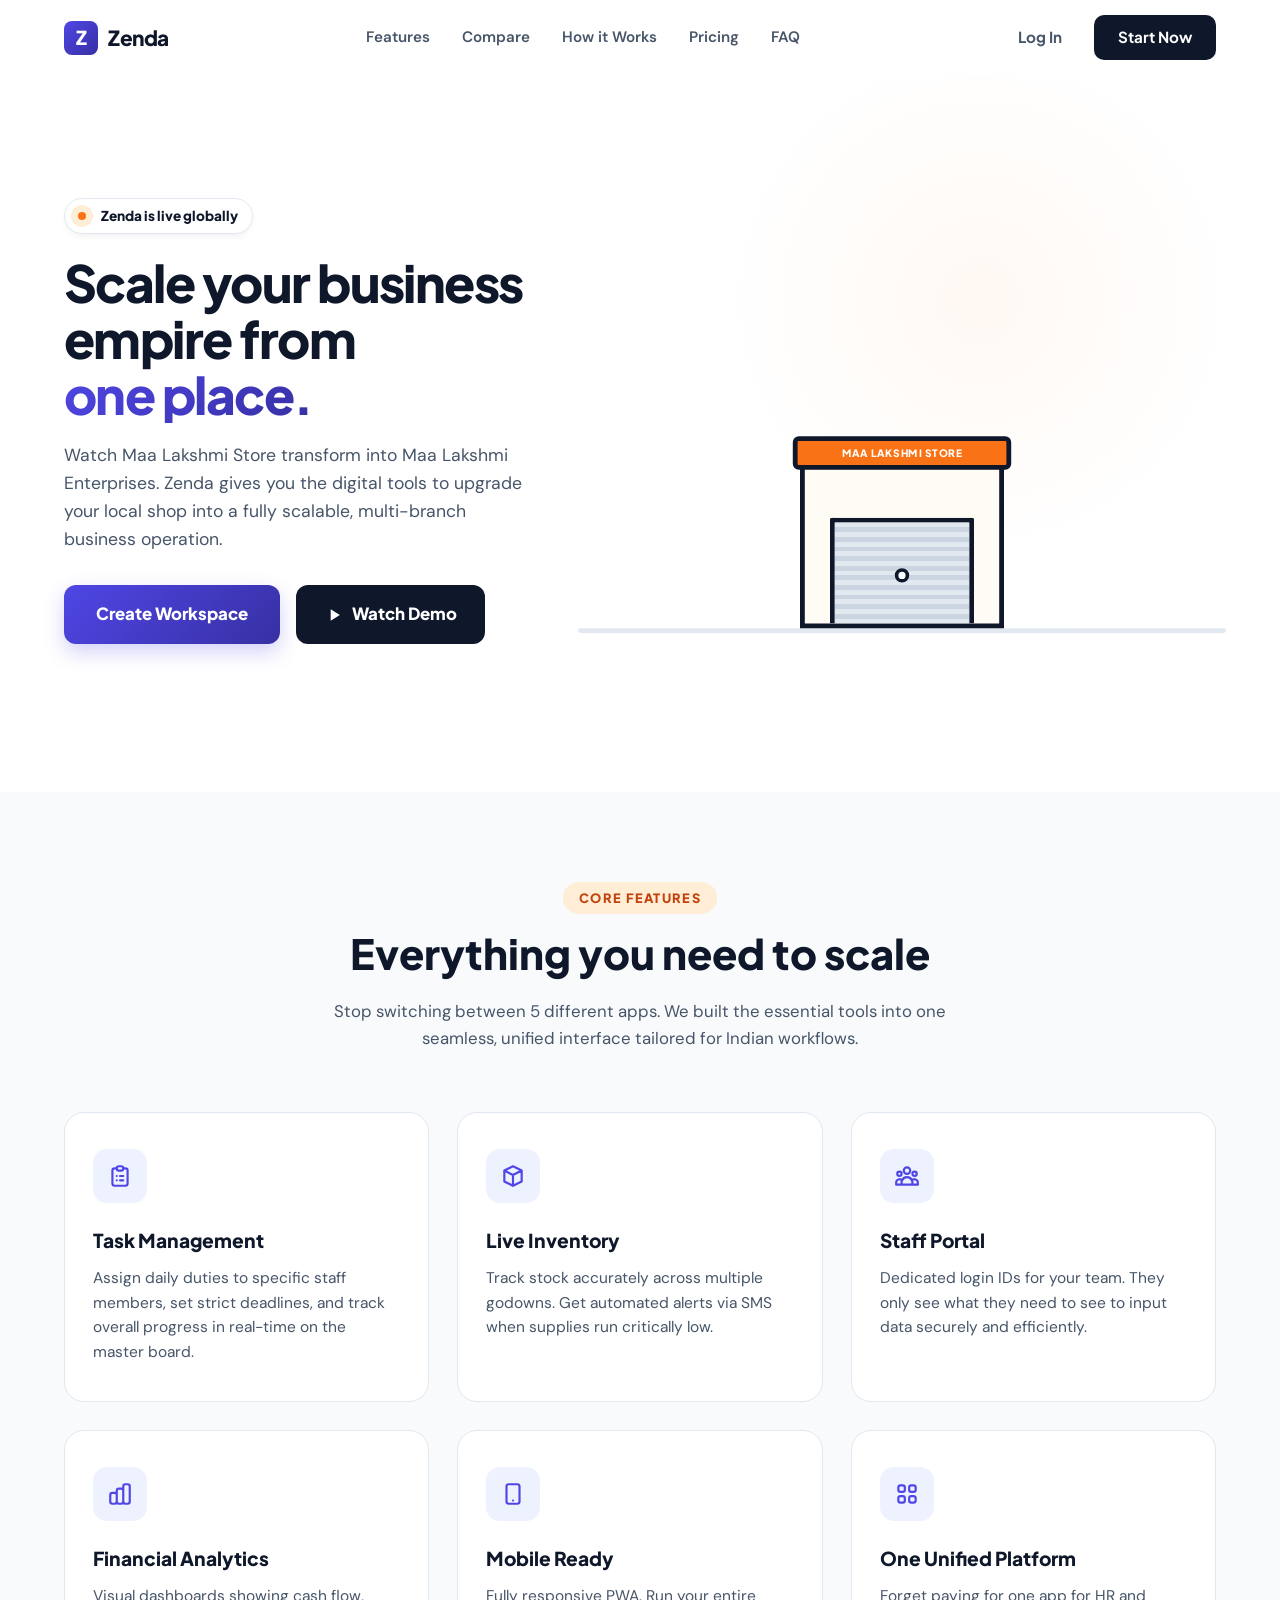
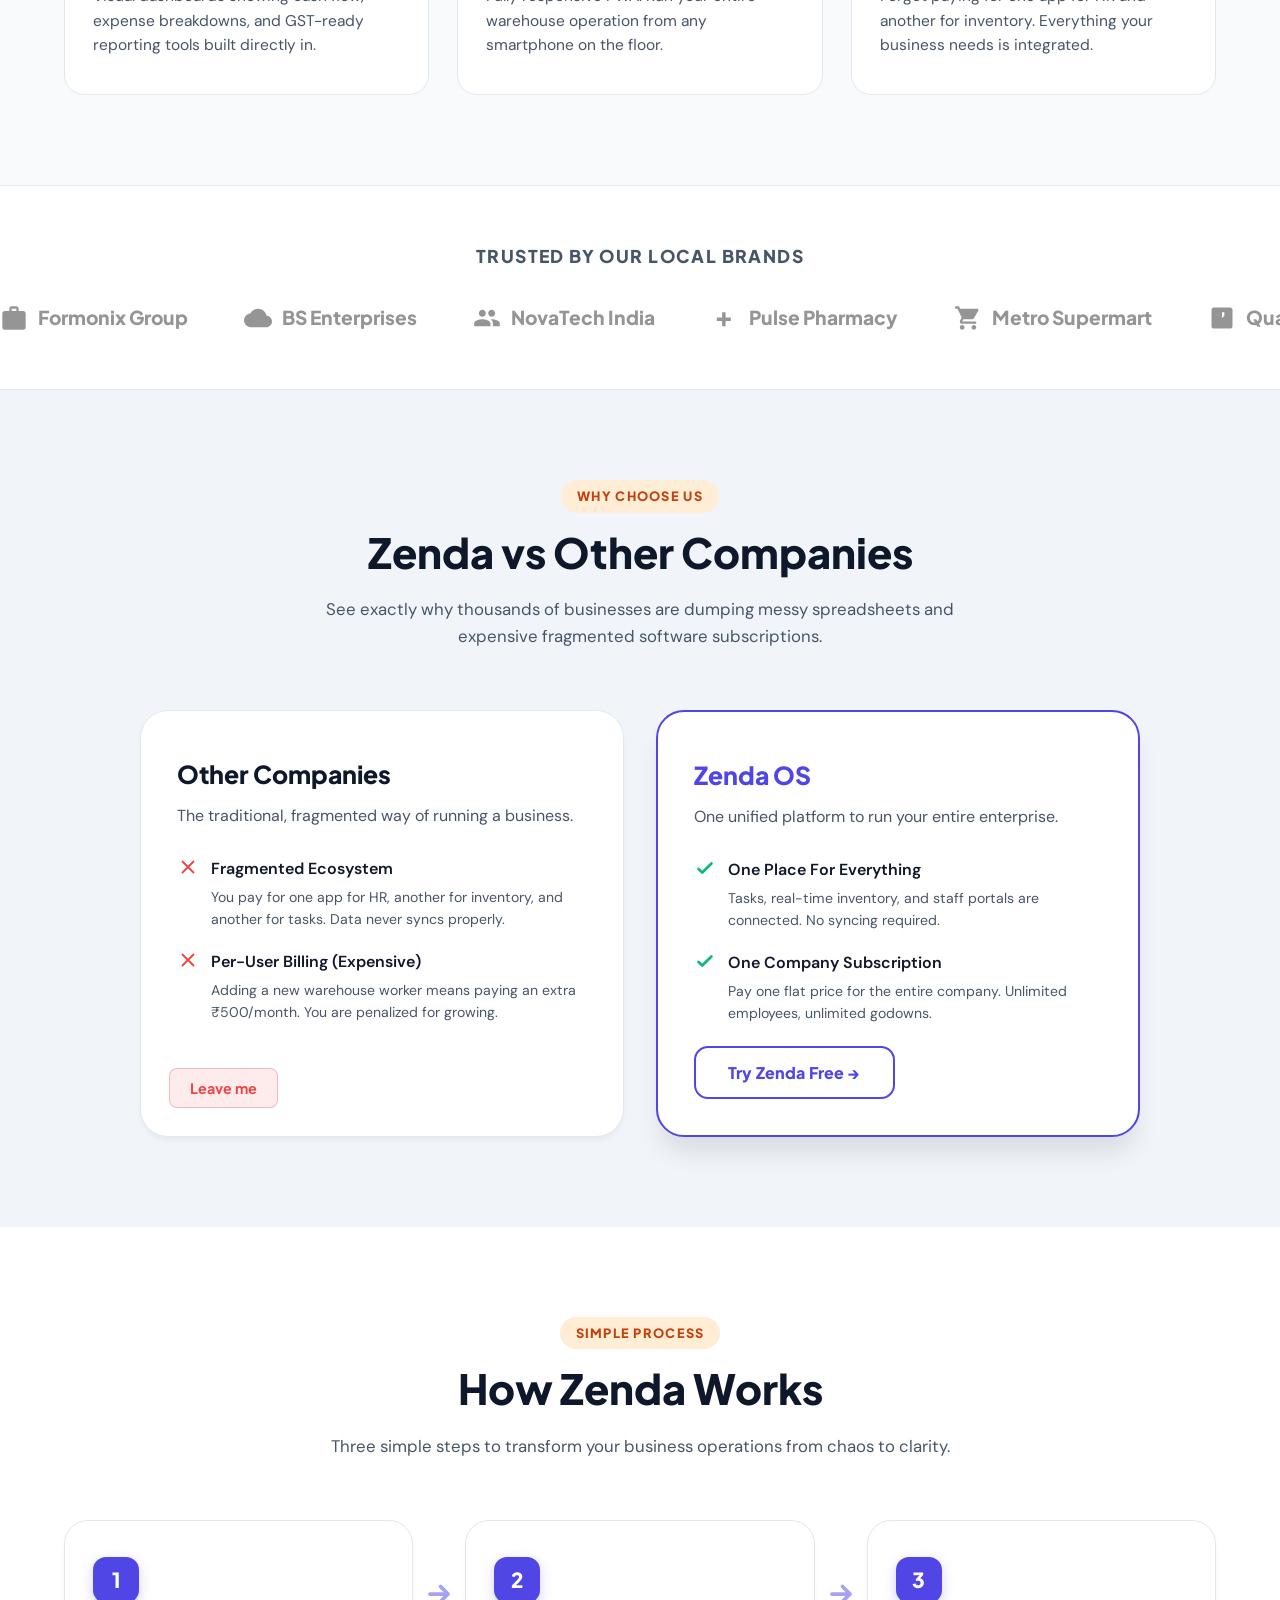
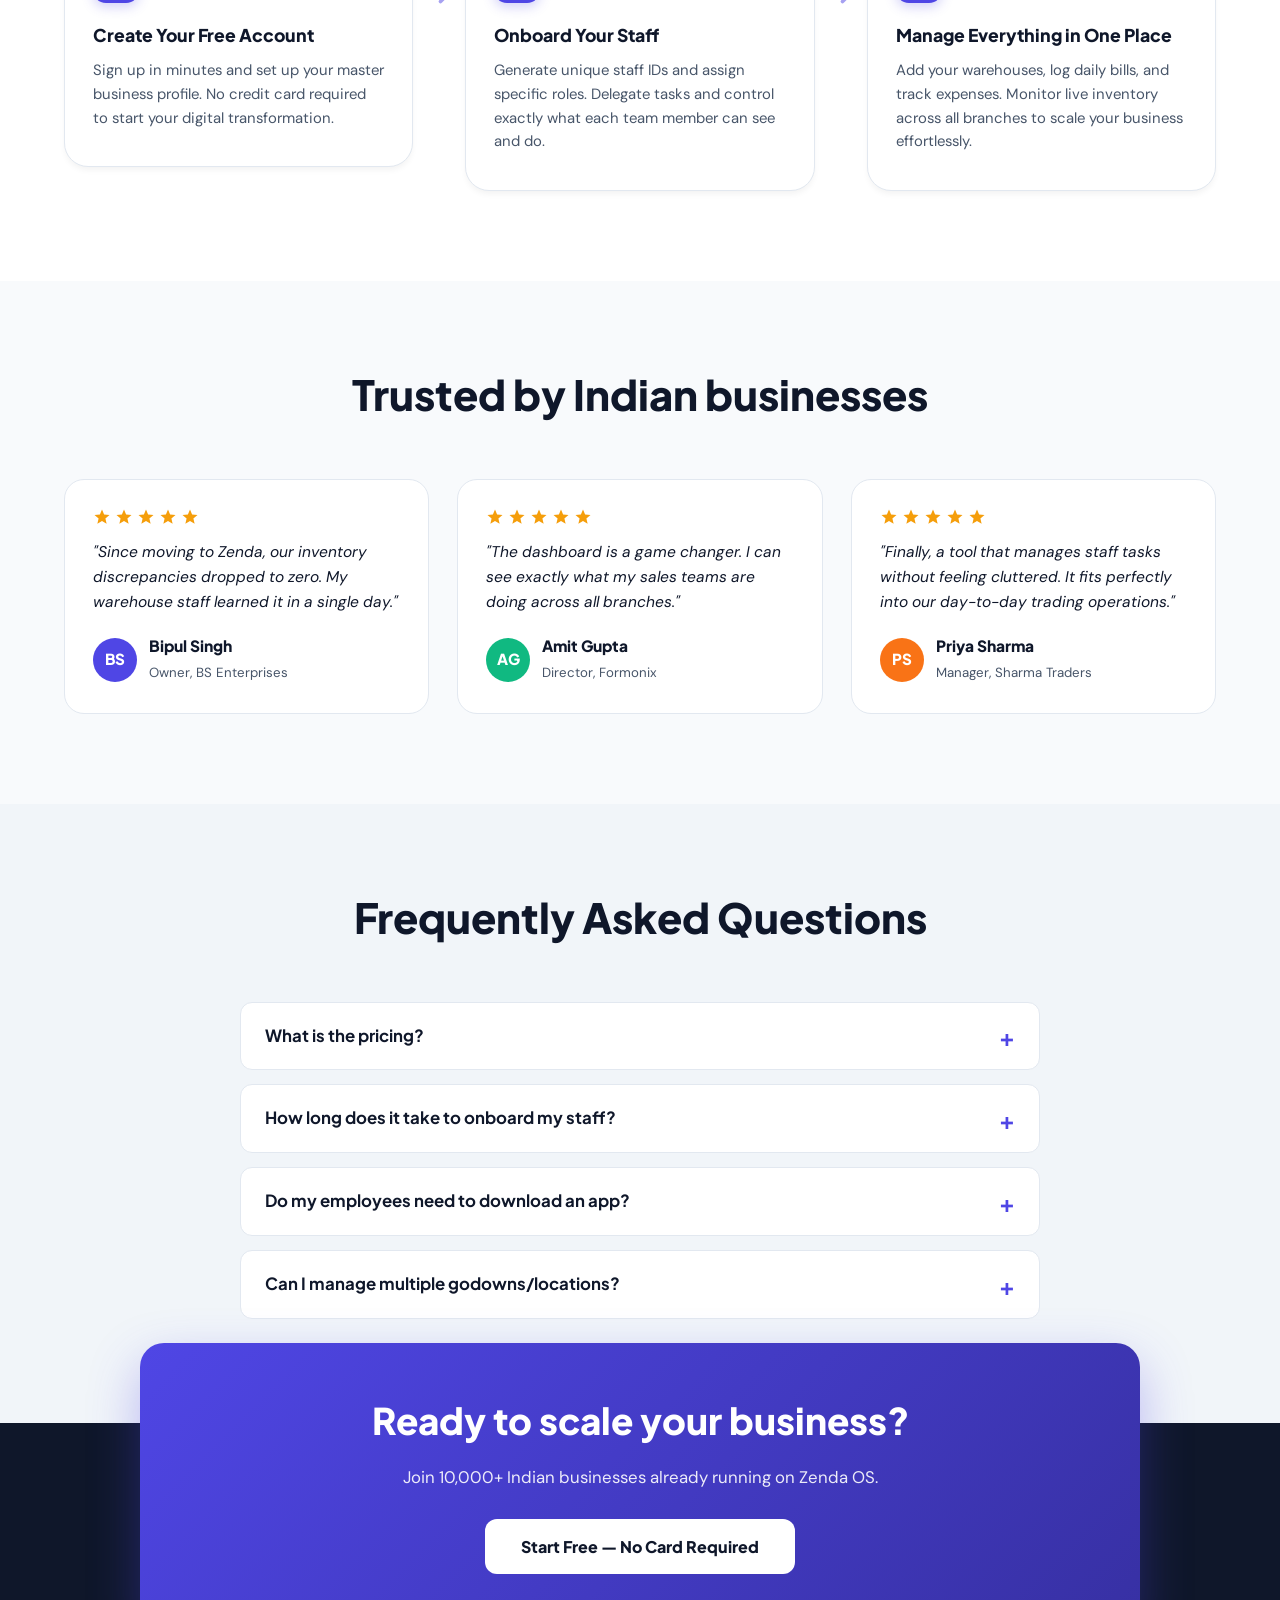
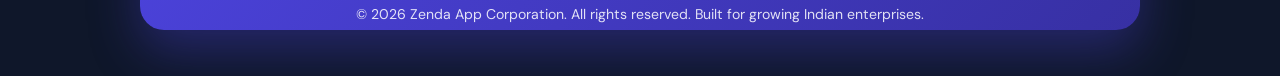
==== index.html @ 92746cad "Update index.html" ====
<!DOCTYPE html>
<html lang="en">
<head>
    <meta charset="UTF-8">
    <meta name="viewport" content="width=device-width, initial-scale=1.0, maximum-scale=5.0">
    <meta http-equiv="X-UA-Compatible" content="ie=edge">
    <link rel="icon" href="data:image/svg+xml,<svg xmlns='http://www.w3.org/2000/svg' viewBox='0 0 100 100'><rect width='100' height='100' rx='20' fill='%234F46E5'/><text x='50' y='70' font-family='Arial' font-size='70' font-weight='bold' fill='white' text-anchor='middle'>Z</text></svg>">

    <title>Zenda OS | Business Management Software for Indian Shops & Enterprises</title>
    <meta name="description" content="Zenda OS is the all-in-one business management software for Indian shops and enterprises. Manage staff, track live inventory across godowns, assign tasks, and view GST-ready financial reports — all from ₹39/month. Start free.">
    <meta name="robots" content="index, follow">
    <link rel="canonical" href="https://zenda.site.je/">

    <meta property="og:type" content="website">
    <meta property="og:site_name" content="Zenda OS">
    <meta property="og:url" content="https://zenda.site.je/">
    <meta property="og:title" content="Zenda OS | Business Management Software for Indian Shops & Enterprises">
    <meta property="og:description" content="Replace spreadsheets with Zenda OS. Assign tasks, track real-time inventory across godowns, and manage your staff from one unified, scalable workspace.">
    <meta property="og:locale" content="en_IN">

    <meta name="twitter:card" content="summary_large_image">
    <meta name="twitter:title" content="Zenda OS | Business Management Software for Indian Shops & Enterprises">
    <meta name="twitter:description" content="Replace spreadsheets with Zenda OS. Assign tasks, track real-time inventory across godowns, and manage your staff from one unified, scalable workspace.">

    <link rel="preconnect" href="https://fonts.googleapis.com">
    <link rel="preconnect" href="https://fonts.gstatic.com" crossorigin>
    <link href="https://fonts.googleapis.com/css2?family=Plus+Jakarta+Sans:wght@400;500;600;700;800;900&family=DM+Sans:opsz,wght@9..40,400;9..40,500;9..40,600;9..40,700&display=swap" rel="stylesheet">

    <script type="application/ld+json">
    {
      "@context": "https://schema.org",
      "@type": "Organization",
      "name": "Zenda",
      "alternateName": "Zenda OS",
      "url": "https://zenda.site.je/",
      "description": "Zenda OS is an all-in-one business management platform for Indian shops and enterprises — task management, live inventory, staff portals, and financial analytics."
    }
    </script>
    <script type="application/ld+json">
    {
      "@context": "https://schema.org",
      "@type": "SoftwareApplication",
      "name": "Zenda OS",
      "operatingSystem": "Web",
      "applicationCategory": "BusinessApplication",
      "offers": {
        "@type": "Offer",
        "price": "39",
        "priceCurrency": "INR"
      }
    }
    </script>
    <script type="application/ld+json">
    {
      "@context": "https://schema.org",
      "@type": "FAQPage",
      "mainEntity": [
        {
          "@type": "Question",
          "name": "What is the pricing?",
          "acceptedAnswer": { "@type": "Answer", "text": "Our pricing is highly affordable. Just ₹39/month or ₹399/year. No hidden per-user fees — your entire company, one flat price." }
        },
        {
          "@type": "Question",
          "name": "How long does it take to onboard my staff?",
          "acceptedAnswer": { "@type": "Answer", "text": "Setup takes less than 10 minutes. Generate unique staff IDs from your master dashboard and hand them to employees. They start immediately." }
        },
        {
          "@type": "Question",
          "name": "Do my employees need to download an app?",
          "acceptedAnswer": { "@type": "Answer", "text": "No. Zenda works as a Progressive Web App (PWA) in any mobile browser. Your staff visits the URL, enters their ID, and they're in their portal." }
        },
        {
          "@type": "Question",
          "name": "Can I manage multiple godowns/locations?",
          "acceptedAnswer": { "@type": "Answer", "text": "Yes. Add as many locations as you need and track stock movement between different godowns effortlessly using our transfer module." }
        }
      ]
    }
    </script>

    <style>
*,*::before,*::after{box-sizing:border-box;margin:0;padding:0}
:root{
    --bg:#FFFFFF;--bg-alt:#F8FAFC;--bg-alt-2:#F1F5F9;--sf:#FFFFFF;
    --ac:#4F46E5;--ach:#4338CA;--ac-light:#EEF2FF;
    --saffron:#F97316;--saffron-light:#FFEDD5;
    --emerald:#10B981;--emerald-light:#D1FAE5;
    --grad-1:linear-gradient(135deg,#4F46E5,#3730A3);
    --tx1:#0F172A;--tx2:#475569;--tx3:#94A3B8;
    --red:#EF4444;--red-light:#FEF2F2;--amber:#F59E0B;--green:#10B981;
    --bd:#E2E8F0;--bd-light:#F1F5F9;
    --fd:'Plus Jakarta Sans',system-ui,sans-serif;--fb:'DM Sans',system-ui,sans-serif;
    --ts:0.3s cubic-bezier(0.4,0,0.2,1);
    --shadow-sm:0 4px 6px -1px rgba(0,0,0,0.05);
    --shadow-md:0 10px 25px -5px rgba(0,0,0,0.08);
    --shadow-lg:0 20px 25px -5px rgba(0,0,0,0.1);
}
html{font-size:16px;scroll-behavior:smooth;overflow-x:hidden}
body{font-family:var(--fb);background:var(--bg);color:var(--tx1);-webkit-font-smoothing:antialiased;overflow-x:hidden;line-height:1.6}
img,svg{display:block;max-width:100%}
a{text-decoration:none;color:inherit;cursor:pointer}
ul{list-style:none}
button{cursor:pointer;border:none;background:none;font-family:inherit;outline:none}

/* Custom Scrollbar */
::-webkit-scrollbar { width: 8px; }
::-webkit-scrollbar-track { background: var(--bg-alt); }
::-webkit-scrollbar-thumb { background: var(--tx3); border-radius: 4px; }
::-webkit-scrollbar-thumb:hover { background: var(--tx2); }

/* ANIMATIONS */
.scroll-anim{opacity:0;transform:translateY(30px) scale(0.98);transition:opacity 0.8s cubic-bezier(0.16,1,0.3,1),transform 0.8s cubic-bezier(0.16,1,0.3,1)}
.scroll-anim.visible{opacity:1;transform:translateY(0) scale(1)}
.d-1{transition-delay:0.1s}.d-2{transition-delay:0.2s}.d-3{transition-delay:0.3s}.d-4{transition-delay:0.4s}
.btn-magic{position:relative;overflow:hidden;transition:transform 0.15s ease,box-shadow 0.3s ease}
.btn-magic:active{transform:scale(0.95)}
.sprinkle-particle{position:absolute;pointer-events:none;animation:sprinkleAnim 0.8s ease-out forwards;z-index:9999;font-size:20px;display:flex;align-items:center;justify-content:center}
@keyframes sprinkleAnim{0%{transform:translate(-50%,-50%) scale(0.5);opacity:1}100%{transform:translate(var(--tx),var(--ty)) scale(1.5) rotate(var(--rot));opacity:0}}
@keyframes fadeUpLoad{from{opacity:0;transform:translateY(30px)}to{opacity:1;transform:translateY(0)}}
.ripple{position:absolute;border-radius:50%;transform:scale(0);animation:ripple-animation 0.6s linear;background-color:rgba(255,255,255,0.3);pointer-events:none}
@keyframes ripple-animation{to{transform:scale(4);opacity:0}}

/* NAV */
.nav{position:fixed;top:0;left:0;right:0;z-index:1000;padding:0 5%;height:76px;display:flex;align-items:center;justify-content:space-between;background:rgba(255,255,255,0.85);backdrop-filter:blur(20px);-webkit-backdrop-filter:blur(20px);border-bottom:1px solid transparent;transition:all var(--ts)}
.nav.scrolled{border-bottom-color:var(--bd);background:rgba(255,255,255,0.98);box-shadow:var(--shadow-sm)}
.nav-brand{display:flex;align-items:center;gap:10px;font-family:var(--fd);font-size:1.3rem;font-weight:800;letter-spacing:-0.02em;color:var(--tx1)}
.nav-logo{width:34px;height:34px;background:var(--grad-1);border-radius:8px;display:flex;align-items:center;justify-content:center;color:#fff;font-size:1.2rem;font-weight:900;transition:transform var(--ts)}
@media (hover: hover) {
    .nav-brand:hover .nav-logo{transform:rotate(10deg) scale(1.05)}
    .nav-link:hover{color:var(--tx1)}
    .nav-link:hover::after{transform:scaleX(1);transform-origin:left}
    .btn-nav-ghost:hover{color:var(--tx1);background:var(--bg-alt-2)}
    .btn-nav-primary:hover{background:var(--ac);box-shadow:0 4px 12px rgba(79,70,229,0.2)}
}
.nav-links{display:flex;align-items:center;gap:32px}
.nav-link{font-size:0.95rem;font-weight:600;color:var(--tx2);transition:color var(--ts);position:relative;padding:6px 0}
.nav-link::after{content:'';position:absolute;bottom:0;left:0;right:0;height:2px;background:var(--saffron);border-radius:2px;transform:scaleX(0);transition:transform var(--ts);transform-origin:right}
.nav-ctas{display:flex;align-items:center;gap:12px}
.btn-nav-ghost{padding:10px 20px;font-family:var(--fd);font-size:0.95rem;font-weight:700;color:var(--tx2);transition:all var(--ts);border-radius:10px}
.btn-nav-primary{padding:10px 24px;border-radius:10px;font-family:var(--fd);font-size:0.95rem;font-weight:700;color:#fff;background:var(--tx1);transition:all var(--ts)}
@media(max-width:1024px){.nav-links{display:none}}

/* HERO */
.hero{
    min-height: 88vh;
    display:flex;align-items:center;justify-content:space-between;
    padding: 90px 5% 40px; 
    position:relative;background:var(--bg);overflow:hidden;
}
.hero::before{content:'';position:absolute;top:0;right:0;width:600px;height:600px;background:radial-gradient(circle,rgba(249,115,22,0.05) 0%,transparent 60%);z-index:0;pointer-events:none}
.hero-content{flex:1;max-width:560px;z-index:10;opacity:0;animation:fadeUpLoad 1s cubic-bezier(0.16,1,0.3,1) forwards}
.hero-badge{display:inline-flex;align-items:center;gap:8px;background:var(--sf);border:1px solid var(--bd);box-shadow:var(--shadow-sm);border-radius:99px;padding:6px 14px 6px 6px;font-family:var(--fd);font-size:0.85rem;font-weight:800;color:var(--tx1);margin-bottom:20px;transition:transform var(--ts)}
.hero-badge:hover{transform:translateY(-2px)}
.badge-dot{width:22px;height:22px;border-radius:50%;background:var(--saffron-light);display:flex;align-items:center;justify-content:center}
.badge-dot-inner{width:8px;height:8px;border-radius:50%;background:var(--saffron)}
.hero h1{font-family:var(--fd);font-size:clamp(2.4rem,4vw,3.8rem);font-weight:900;letter-spacing:-0.03em;line-height:1.1;margin-bottom:18px;color:var(--tx1)}
.hero h1 span{background:var(--grad-1);-webkit-background-clip:text;-webkit-text-fill-color:transparent;display:inline-block}
.hero-sub{font-size:1.1rem;color:var(--tx2);line-height:1.6;margin-bottom:32px;max-width:90%}
.hero-ctas{display:flex;gap:16px;flex-wrap:wrap;align-items:center}
.btn-hero-primary{padding:16px 32px;border-radius:12px;font-family:var(--fd);font-size:1.05rem;font-weight:800;color:#fff;background:var(--grad-1);box-shadow:0 8px 20px rgba(79,70,229,0.25);transition:all var(--ts)}
.btn-hero-primary:hover{transform:translateY(-2px);box-shadow:0 12px 28px rgba(79,70,229,0.35)}
.btn-hero-demo{display:inline-flex;align-items:center;gap:8px;padding:16px 28px;border-radius:12px;font-family:var(--fd);font-size:1.05rem;font-weight:800;color:#fff;background:var(--tx1);transition:all var(--ts)}
.btn-hero-demo:hover{background:#1E293B}
.btn-hero-demo svg{width:20px;height:20px;fill:currentColor}

/* HERO ANIMATION */
.anim-wrapper{
    flex-grow:1.2;flex-shrink:1;flex-basis:0%;
    height: 560px;
    margin-top: 0; 
    display:flex;align-items:center;justify-content:center;
    position:relative;z-index:5;
    opacity:0;
    animation:fadeUpLoad 1.2s cubic-bezier(0.16,1,0.3,1) 0.4s forwards;
}

.anim-container{
    width:420px;height:520px;
    position:relative;
    display:flex;align-items:flex-end;justify-content:center;
    transform:scale(1.2); /* Reduced slightly per request */
    transform-origin: bottom center;
}

.anim-ground{position:absolute;bottom:40px;left:-60px;right:-60px;height:4px;background:var(--bd);border-radius:2px}

.store-2d{
    position:absolute;bottom:44px;
    width:170px;height:150px;
    background:#FFFBF5;
    border:4px solid var(--tx1);border-radius:10px 10px 0 0;
    display:flex;flex-direction:column;align-items:center;
    z-index:2;transform-origin:bottom center;
    animation:morphStore 11s ease-in-out infinite;
}
.store-sign{
    width:112%;height:28px;
    background:var(--saffron);border:4px solid var(--tx1);border-radius:5px;
    margin-top:-14px;
    display:flex;align-items:center;justify-content:center;
    color:#fff;font-family:var(--fd);font-weight:900;font-size:8.5px;letter-spacing:0.5px;
    text-align:center;padding:0 4px;
}
.store-shutter{
    width:120px;height:88px;margin-top:auto;
    border:4px solid var(--tx1);border-bottom:none;
    background:repeating-linear-gradient(to bottom,#E2E8F0,#E2E8F0 4px,#CBD5E1 4px,#CBD5E1 8px);
    border-radius:2px 2px 0 0;
}
.store-shutter::after{content:'';display:block;width:12px;height:12px;border:3px solid var(--tx1);border-radius:50%;position:relative;top:38px;left:50%;transform:translateX(-50%);background:#fff}

.skyscraper-2d{
    position:absolute;bottom:44px;
    width:230px;height:340px;
    background:linear-gradient(180deg,#EEF2FF 0%,#E0E7FF 100%);
    border:4px solid var(--tx1);border-radius:14px 14px 0 0;
    display:flex;flex-direction:column;padding:22px;
    z-index:1;transform-origin:bottom center;
    opacity:0;transform:scaleY(0);
    animation:morphSkyscraper 11s ease-in-out infinite;
}
.sky-windows{display:grid;grid-template-columns:repeat(4,1fr);grid-template-rows:repeat(5,1fr);gap:10px;flex-grow:1}
.sky-window{background:var(--ac);border:2px solid var(--tx1);border-radius:4px;opacity:0.85}
.sky-window:nth-child(odd){background:#6366F1}
.sky-logo{
    position:absolute;top:-26px;left:50%;transform:translateX(-50%);
    background:var(--tx1);color:#fff;
    padding:5px 12px;border-radius:8px;
    font-family:var(--fd);font-weight:900;font-size:10px;letter-spacing:1px;
    white-space:nowrap;
}

@keyframes morphStore{
    0%, 40% { transform: scale(1); opacity: 1; }
    48% { transform: scale(0) translateY(20px); opacity: 0; }
    90% { transform: scale(0) translateY(20px); opacity: 0; }
    98%, 100% { transform: scale(1); opacity: 1; }
}
@keyframes morphSkyscraper{
    0%, 42% { transform: scaleY(0) scaleX(0.6); opacity: 0; }
    52% { transform: scaleY(1) scaleX(1); opacity: 1; }
    86% { transform: scaleY(1) scaleX(1); opacity: 1; }
    96%, 100% { transform: scaleY(0) scaleX(0.6); opacity: 0; }
}

.float-item{position:absolute;width:22px;height:22px;background:var(--emerald);border:3px solid var(--tx1);border-radius:50%;z-index:3;opacity:0}
.fi-1{animation:floatUp 2s ease-in infinite 1s;left:18%;bottom:56px}
.fi-2{background:var(--saffron);animation:floatUp 2.5s ease-in infinite 2s;right:18%;bottom:76px}
.fi-3{background:var(--ac);border-radius:4px;width:18px;height:18px;animation:floatUp 2.2s ease-in infinite 1.6s;left:48%;bottom:92px}
@keyframes floatUp{0%{transform:translateY(0) scale(0.5);opacity:0}20%{opacity:1}80%{opacity:1}100%{transform:translateY(-140px) scale(1.2);opacity:0}}

/* RESPONSIVE FIX FOR OVERLAP & ANIMATION VISIBILITY */
@media(max-width:960px){
    .hero{
        flex-direction:column;
        padding-top:100px;
        padding-bottom:0px;
        text-align:center;
        min-height:auto;
    }
    .hero-content{
        align-items:center;display:flex;flex-direction:column;
        margin-bottom: 40px; /* Ensures space below the Watch Demo button */
    }
    .hero-sub{text-align:center;font-size:1rem}
    .hero-ctas{justify-content:center}
    .anim-wrapper{
        height: 320px; /* Increased height so elements aren't cut off */
        margin-top: 0;
        width:100%;
        align-items: flex-end; /* Aligns animation to the bottom */
    }
    .anim-container{
        transform: scale(0.85); 
        transform-origin:bottom center;
        height: 340px;
        margin-bottom: 20px; /* Pushes the ground and small shop up into view */
    }
}

/* FEATURES */
.features{padding:90px 5%;background:var(--bg-alt)}
.section-header{text-align:center;max-width:650px;margin:0 auto 60px}
.section-tag{display:inline-block;padding:6px 16px;background:var(--saffron-light);border-radius:99px;font-family:var(--fd);font-weight:800;color:#C2410C;text-transform:uppercase;letter-spacing:0.1em;font-size:0.8rem;margin-bottom:16px}
.section-title{font-family:var(--fd);font-size:clamp(1.9rem,3.5vw,2.6rem);font-weight:900;color:var(--tx1);margin-bottom:20px;line-height:1.15}
.section-desc{font-size:1.05rem;color:var(--tx2);line-height:1.6}
.feat-grid{max-width:1200px;margin:0 auto;display:grid;grid-template-columns:repeat(3,1fr);gap:28px}
.feat-card{background:var(--sf);padding:36px 28px;border-radius:20px;border:1px solid var(--bd);transition:all var(--ts)}
.feat-icon{width:54px;height:54px;border-radius:14px;background:var(--ac-light);display:flex;align-items:center;justify-content:center;margin-bottom:22px;color:var(--ac);transition:all var(--ts)}
.feat-icon svg{width:26px;height:26px}
.feat-title{font-family:var(--fd);font-size:1.2rem;font-weight:800;color:var(--tx1);margin-bottom:10px}
.feat-desc{font-size:0.97rem;color:var(--tx2);line-height:1.6}
@media (hover: hover) {
    .feat-card:hover{transform:translateY(-6px);box-shadow:var(--shadow-md);border-color:var(--ac)}
    .feat-card:hover .feat-icon{background:var(--ac);color:#fff}
}
@media(max-width:1024px){.feat-grid{grid-template-columns:repeat(2,1fr)}}
@media(max-width:600px){.features{padding:60px 5%}.feat-grid{grid-template-columns:1fr}.section-title{font-size:1.7rem}}

/* MARQUEE */
.integrations{padding:56px 0;background:var(--bg);border-top:1px solid var(--bd);border-bottom:1px solid var(--bd);overflow:hidden}
.integ-title{text-align:center;font-size:1.1rem;font-family:var(--fd);font-weight:800;color:var(--tx2);margin-bottom:32px;letter-spacing:0.08em;text-transform:uppercase}
.marquee-container{display:flex;width:max-content;animation:marqueeScroll 40s linear infinite}
@keyframes marqueeScroll{0%{transform:translateX(0)}100%{transform:translateX(-50%)}}
.marquee-track{display:flex;align-items:center;white-space:nowrap;padding-right:60px;gap:56px}
.partner-logo{display:flex;align-items:center;gap:10px;opacity:0.45;filter:grayscale(100%);transition:all var(--ts);font-family:var(--fd);font-weight:800;font-size:1.2rem;color:var(--tx1)}
.partner-logo svg{height:28px;width:28px;color:var(--tx1)}
@media (hover: hover) {
    .partner-logo:hover{opacity:1;filter:grayscale(0%);color:var(--ac)}
    .partner-logo:hover svg{color:var(--ac)}
}

/* COMPARISON */
.comparison{padding:90px 5%;background:var(--bg-alt-2)}
.comp-cards{max-width:1000px;margin:0 auto;display:grid;grid-template-columns:1fr 1fr;gap:32px}
@media(max-width:800px){.comp-cards{grid-template-columns:1fr}.comparison{padding:60px 5%}}
.comp-card{background:var(--sf);border:1px solid var(--bd);border-radius:28px;padding:44px 36px 110px;position:relative;overflow:hidden;box-shadow:var(--shadow-sm);transition:all var(--transition-speed-normal,0.3s)}
.btn-try-this{position:absolute;bottom:36px;left:36px;padding:14px 32px;border-radius:14px;font-family:var(--fd);font-size:1rem;font-weight:800;color:var(--ac);background:transparent;border:2px solid var(--ac);outline:none;transition:all 0.2s ease;z-index:30;cursor:pointer;letter-spacing:0.01em}
.btn-try-this:hover{background:var(--ac);color:#fff;box-shadow:0 8px 20px rgba(79,70,229,0.25);transform:translateY(-2px)}
.other-card{z-index:1;padding-bottom:80px}
.other-card.is-closed{border-color:var(--red);background:var(--red-light)}
.closed-stamp{position:absolute;top:40%;left:50%;transform:translate(-50%,-50%) scale(3) rotate(-10deg);font-family:var(--fd);font-weight:900;font-size:3rem;color:var(--red);border:6px solid var(--red);padding:8px 20px;border-radius:12px;opacity:0;z-index:20;pointer-events:none}
.other-card.is-closed .closed-stamp{animation:stampDown 0.4s cubic-bezier(0.175,0.885,0.32,1.275) forwards}
@keyframes stampDown{0%{transform:translate(-50%,-50%) scale(2) rotate(0deg);opacity:0}100%{transform:translate(-50%,-50%) scale(1) rotate(-10deg);opacity:1}}
.other-card.is-closed .comp-card-subtitle,.other-card.is-closed .comp-list{opacity:0.3}
.btn-leave-me{position:absolute;bottom:28px;left:28px;padding:10px 20px;border-radius:8px;font-family:var(--fd);font-size:0.9rem;font-weight:700;color:var(--red);background:rgba(239,68,68,0.1);border:1px solid rgba(239,68,68,0.3);transition:all var(--ts);cursor:pointer}
.btn-leave-me:hover{background:rgba(239,68,68,0.2)}
.comp-card.highlight{border:2px solid var(--ac);box-shadow:var(--shadow-lg);z-index:2}
.comp-card-title{font-family:var(--fd);font-size:1.55rem;font-weight:800;color:var(--tx1);margin-bottom:8px}
.highlight .comp-card-title{color:var(--ac)}
.closed-text{color:var(--red)}
.comp-card-subtitle{font-size:1rem;color:var(--tx2);margin-bottom:28px}
.comp-list{display:flex;flex-direction:column;gap:18px}
.comp-list-item{display:flex;align-items:flex-start;gap:12px;font-size:1rem;color:var(--tx1);font-weight:600}
.comp-list-item span.desc{display:block;font-size:0.88rem;color:var(--tx2);font-weight:400;margin-top:4px}
.icon-cross{color:var(--red);width:22px;height:22px;flex-shrink:0}
.icon-check{color:var(--green);width:22px;height:22px;flex-shrink:0}
@media(max-width:600px){.comp-card{padding:28px 22px 96px}.other-card{padding-bottom:76px}}

/* WORKFLOW */
.workflow{padding:90px 5%;background:var(--bg)}
.workflow-steps-grid{max-width:1200px;margin:0 auto;display:grid;grid-template-columns:1fr auto 1fr auto 1fr;gap:0;align-items:start}
.plan-step{background:var(--sf);border:1px solid var(--bd);border-radius:24px;padding:36px 28px;box-shadow:var(--shadow-sm);transition:all var(--ts)}
.plan-step:hover{transform:translateY(-6px);box-shadow:var(--shadow-md);border-color:var(--ac)}
.plan-number{width:46px;height:46px;border-radius:13px;background:var(--ac);color:#fff;font-family:var(--fd);font-size:1.3rem;font-weight:900;display:flex;align-items:center;justify-content:center;margin-bottom:18px;box-shadow:0 4px 12px rgba(79,70,229,0.25)}
.plan-title{font-family:var(--fd);font-size:1.1rem;font-weight:800;margin-bottom:10px;color:var(--tx1)}
.plan-desc{color:var(--tx2);line-height:1.6;font-size:0.93rem}
.step-connector{display:flex;align-items:center;justify-content:center;padding:0 8px;margin-top:56px}
.step-connector svg{width:36px;height:36px;color:var(--ac);opacity:0.5}
@media(max-width:900px){
    .workflow{padding:60px 5%}
    .workflow-steps-grid{grid-template-columns:1fr;gap:0}
    .step-connector{transform:rotate(90deg);margin:6px auto;padding:4px 0}
}

/* TESTIMONIALS */
.testimonials{padding:90px 5%;background:var(--bg-alt)}
.test-grid{max-width:1200px;margin:0 auto;display:grid;grid-template-columns:repeat(3,1fr);gap:28px}
.test-card{padding:28px;background:var(--bg);border-radius:20px;border:1px solid var(--bd);display:flex;flex-direction:column}
.stars-container{display:flex;gap:4px;margin-bottom:14px;color:var(--amber)}
.star-icon{width:18px;height:18px;fill:currentColor}
.test-quote{font-size:0.97rem;color:var(--tx1);font-style:italic;margin-bottom:20px;line-height:1.6;flex-grow:1}
.test-author{display:flex;align-items:center;gap:12px}
.author-avatar{width:44px;height:44px;border-radius:50%;display:flex;align-items:center;justify-content:center;font-family:var(--fd);font-weight:800;color:#fff;font-size:0.95rem}
.author-info h4{font-family:var(--fd);font-size:0.97rem;color:var(--tx1);font-weight:800}
.author-info span{font-size:0.83rem;color:var(--tx2)}
@media(max-width:1024px){.test-grid{grid-template-columns:repeat(2,1fr)}}
@media(max-width:768px){.testimonials{padding:60px 5%}.test-grid{grid-template-columns:1fr}}

/* FAQ */
.faq{padding:90px 5%;background:var(--bg-alt-2)}
.faq-container{max-width:800px;margin:0 auto}
details{background:var(--sf);border:1px solid var(--bd);border-radius:12px;margin-bottom:14px}
summary{padding:20px 24px;font-family:var(--fd);font-size:1.05rem;font-weight:700;color:var(--tx1);cursor:pointer;list-style:none;display:flex;justify-content:space-between;align-items:center}
summary::-webkit-details-marker{display:none}
summary::after{content:'+';font-size:1.5rem;color:var(--ac);transition:transform 0.3s;line-height:1}
details[open] summary::after{transform:rotate(45deg);color:var(--tx1)}
.faq-content{padding:0 24px 22px;color:var(--tx2);font-size:0.97rem;line-height:1.6;border-top:1px solid var(--bd);padding-top:16px;margin-top:2px}
@media(max-width:600px){
    /* Added 140px bottom padding so the blue box doesn't overlap the text */
    .faq{padding:60px 5% 140px} 
    summary{font-size:0.97rem;padding:16px}
}
.footer-wrap{
    background:#0F172A;
    position:relative;
    padding-top: 180px;
    margin-top: 0;
}
.cta-banner{
    max-width:1000px;width:90%;
    margin:0 auto;
    position:absolute;
    top:-80px;
    left:0;right:0;
    background:var(--grad-1);
    border-radius:24px;
    padding:48px 6%;
    text-align:center;
    color:#fff;
    box-shadow:0 20px 50px rgba(79,70,229,0.35);
}
.cta-banner h2{font-family:var(--fd);font-size:clamp(1.7rem,3vw,2.3rem);font-weight:900;margin-bottom:14px}
.cta-banner p{font-size:1.05rem;opacity:0.9;margin-bottom:28px}
.btn-cta{display:inline-block;background:#fff;color:var(--tx1);padding:15px 36px;font-size:1rem;font-family:var(--fd);font-weight:800;border-radius:12px;transition:all var(--ts)}
.btn-cta:hover{transform:translateY(-2px);box-shadow:0 8px 24px rgba(0,0,0,0.15)}
.footer{padding:0 5% 30px}
.footer-grid{
    max-width:1200px;margin:0 auto;
    display:grid;grid-template-columns:2fr 1fr 1fr 1fr;gap:40px;
    border-bottom:1px solid rgba(255,255,255,0.1);
    padding-bottom:40px;margin-bottom:28px;
}
.footer-brand h3{color:#fff;font-family:var(--fd);font-size:1.35rem;font-weight:800;margin-bottom:16px;display:flex;align-items:center;gap:10px}
.footer-logo-box{width:32px;height:32px;background:var(--grad-1);border-radius:8px;display:flex;align-items:center;justify-content:center;font-size:16px;color:#fff;font-weight:900;font-family:var(--fd)}
.footer-brand p{font-size:0.93rem;line-height:1.6;max-width:300px;margin-bottom:24px;color:rgba(255,255,255,0.55)}
.social-links{display:flex;gap:12px}
.social-links a{width:40px;height:40px;border-radius:10px;background:rgba(255,255,255,0.07);border:1px solid rgba(255,255,255,0.1);display:flex;align-items:center;justify-content:center;color:rgba(255,255,255,0.65);transition:all var(--ts)}
.social-links a:hover{background:var(--ac);border-color:var(--ac);color:#fff}
.social-links svg{width:20px;height:20px;fill:currentColor}
.footer-links h4{color:#fff;font-family:var(--fd);font-size:1rem;font-weight:800;margin-bottom:18px}
.footer-links ul li{margin-bottom:12px}
.footer-links a{font-size:0.93rem;color:rgba(255,255,255,0.5);transition:color var(--ts)}
.footer-links a:hover{color:#fff}
.footer-bottom{text-align:center;font-size:0.88rem;color:rgba(255,255,255,0.85);padding-bottom:20px}

@media(max-width:1024px){.footer-grid{grid-template-columns:1fr 1fr;gap:36px}.footer-brand{grid-column:1/-1}}
@media(max-width:600px){
    .footer-wrap{padding-top:140px} /* Reduced padding since banner is smaller */
    .cta-banner{top:-90px;padding:28px 20px;border-radius:18px} /* Pushed up slightly */
    .cta-banner h2{font-size:1.35rem}
    .cta-banner p{font-size:0.9rem;margin-bottom:16px}
    .btn-cta{width:100%;display:block;padding:12px;text-align:center;font-size:0.95rem}
    
    /* Shrinking the footer elements */
    .footer{padding: 10px 5% 20px} 
    .footer-grid{grid-template-columns:1fr;gap:20px;padding-bottom:24px;margin-bottom:16px}
    .footer-brand p{font-size:0.85rem;margin-bottom:16px}
    .footer-links h4{margin-bottom:12px;font-size:0.95rem}
    .footer-links ul li{margin-bottom:8px}
    .footer-links a{font-size:0.85rem}
    .footer-bottom{font-size:0.8rem;padding-bottom:10px}
}
    </style>
</head>
<body>

<nav class="nav" id="nav">
    <a href="index.html" class="nav-brand">
        <div class="nav-logo">Z</div>
        Zenda
    </a>
    <div class="nav-links">
        <a href="#features" class="nav-link">Features</a>
        <a href="#comparison" class="nav-link">Compare</a>
        <a href="#workflow" class="nav-link">How it Works</a>
        <a href="subscription.html" class="nav-link">Pricing</a>
        <a href="#faq" class="nav-link">FAQ</a>
    </div>
    <div class="nav-ctas">
        <a href="login.html" class="btn-nav-ghost btn-magic">Log In</a>
        <a href="signup.html" class="btn-nav-primary btn-magic">Start Now</a>
    </div>
</nav>

<main>
    <header class="hero">
        <div class="hero-content">
            <div class="hero-badge">
                <div class="badge-dot"><div class="badge-dot-inner"></div></div>
                <span>Zenda is live globally</span>
            </div>
            <h1>Scale your business empire from <span>one place.</span></h1>
            <p class="hero-sub">Watch Maa Lakshmi Store transform into Maa Lakshmi Enterprises. Zenda gives you the digital tools to upgrade your local shop into a fully scalable, multi-branch business operation.</p>
            <div class="hero-ctas">
                <a href="signup.html" class="btn-hero-primary btn-magic tap-btn">Create Workspace</a>
                <a href="https://www.youtube.com/watch?v=Wzp8F9NJv3Y" target="_blank" rel="noopener noreferrer" class="btn-hero-demo btn-magic tap-btn" aria-label="Watch Demo Video">
    <svg aria-hidden="true" viewBox="0 0 24 24"><path d="M8 5v14l11-7z"/></svg>
    Watch Demo
</a>
            </div>
        </div>

        <div class="anim-wrapper">
            <div class="anim-container">
                <div class="anim-ground"></div>

                <div class="store-2d">
                    <div class="store-sign">MAA LAKSHMI STORE</div>
                    <div class="store-shutter"></div>
                </div>

                <div class="skyscraper-2d">
                    <div class="sky-logo">MAA LAKSHMI ENT.</div>
                    <div class="sky-windows">
                        <div class="sky-window"></div><div class="sky-window"></div><div class="sky-window"></div><div class="sky-window"></div>
                        <div class="sky-window"></div><div class="sky-window"></div><div class="sky-window"></div><div class="sky-window"></div>
                        <div class="sky-window"></div><div class="sky-window"></div><div class="sky-window"></div><div class="sky-window"></div>
                        <div class="sky-window"></div><div class="sky-window"></div><div class="sky-window"></div><div class="sky-window"></div>
                        <div class="sky-window"></div><div class="sky-window"></div><div class="sky-window"></div><div class="sky-window"></div>
                    </div>
                </div>

                <div class="float-item fi-1"></div>
                <div class="float-item fi-2"></div>
                <div class="float-item fi-3"></div>
            </div>
        </div>
    </header>

    <section class="features" id="features">
        <div class="section-header scroll-anim">
            <span class="section-tag">Core Features</span>
            <h2 class="section-title">Everything you need to scale</h2>
            <p class="section-desc">Stop switching between 5 different apps. We built the essential tools into one seamless, unified interface tailored for Indian workflows.</p>
        </div>
        <div class="feat-grid">
            <div class="feat-card scroll-anim d-1">
                <div class="feat-icon"><svg aria-hidden="true" fill="none" stroke="currentColor" viewBox="0 0 24 24" stroke-width="2"><path stroke-linecap="round" stroke-linejoin="round" d="M9 5H7a2 2 0 00-2 2v12a2 2 0 002 2h10a2 2 0 002-2V7a2 2 0 00-2-2h-2M9 5a2 2 0 002 2h2a2 2 0 002-2M9 5a2 2 0 012-2h2a2 2 0 012 2m-3 7h3m-3 4h3m-6-4h.01M9 16h.01"></path></svg></div>
                <h3 class="feat-title">Task Management</h3>
                <p class="feat-desc">Assign daily duties to specific staff members, set strict deadlines, and track overall progress in real-time on the master board.</p>
            </div>
            <div class="feat-card scroll-anim d-2">
                <div class="feat-icon"><svg aria-hidden="true" fill="none" stroke="currentColor" viewBox="0 0 24 24" stroke-width="2"><path stroke-linecap="round" stroke-linejoin="round" d="M20 7l-8-4-8 4m16 0l-8 4m8-4v10l-8 4m0-10L4 7m8 4v10M4 7v10l8 4"></path></svg></div>
                <h3 class="feat-title">Live Inventory</h3>
                <p class="feat-desc">Track stock accurately across multiple godowns. Get automated alerts via SMS when supplies run critically low.</p>
            </div>
            <div class="feat-card scroll-anim d-3">
                <div class="feat-icon"><svg aria-hidden="true" fill="none" stroke="currentColor" viewBox="0 0 24 24" stroke-width="2"><path stroke-linecap="round" stroke-linejoin="round" d="M17 20h5v-2a3 3 0 00-5.356-1.857M17 20H7m10 0v-2c0-.656-.126-1.283-.356-1.857M7 20H2v-2a3 3 0 015.356-1.857M7 20v-2c0-.656.126-1.283.356-1.857m0 0a5.002 5.002 0 019.288 0M15 7a3 3 0 11-6 0 3 3 0 016 0zm6 3a2 2 0 11-4 0 2 2 0 014 0zM7 10a2 2 0 11-4 0 2 2 0 014 0z"></path></svg></div>
                <h3 class="feat-title">Staff Portal</h3>
                <p class="feat-desc">Dedicated login IDs for your team. They only see what they need to see to input data securely and efficiently.</p>
            </div>
            <div class="feat-card scroll-anim d-4">
                <div class="feat-icon"><svg aria-hidden="true" fill="none" stroke="currentColor" viewBox="0 0 24 24" stroke-width="2"><path stroke-linecap="round" stroke-linejoin="round" d="M9 19v-6a2 2 0 00-2-2H5a2 2 0 00-2 2v6a2 2 0 002 2h2a2 2 0 002-2zm0 0V9a2 2 0 012-2h2a2 2 0 012 2v10m-6 0a2 2 0 002 2h2a2 2 0 002-2m0 0V5a2 2 0 012-2h2a2 2 0 012 2v14a2 2 0 01-2 2h-2a2 2 0 01-2-2z"></path></svg></div>
                <h3 class="feat-title">Financial Analytics</h3>
                <p class="feat-desc">Visual dashboards showing cash flow, expense breakdowns, and GST-ready reporting tools built directly in.</p>
            </div>
            <div class="feat-card scroll-anim d-5">
                <div class="feat-icon"><svg aria-hidden="true" fill="none" stroke="currentColor" viewBox="0 0 24 24" stroke-width="2"><path stroke-linecap="round" stroke-linejoin="round" d="M12 18h.01M8 21h8a2 2 0 002-2V5a2 2 0 00-2-2H8a2 2 0 00-2 2v14a2 2 0 002 2z"></path></svg></div>
                <h3 class="feat-title">Mobile Ready</h3>
                <p class="feat-desc">Fully responsive PWA. Run your entire warehouse operation from any smartphone on the floor.</p>
            </div>
            <div class="feat-card scroll-anim d-6">
                <div class="feat-icon"><svg aria-hidden="true" fill="none" stroke="currentColor" viewBox="0 0 24 24" stroke-width="2"><path stroke-linecap="round" stroke-linejoin="round" d="M4 6a2 2 0 012-2h2a2 2 0 012 2v2a2 2 0 01-2 2H6a2 2 0 01-2-2V6zM14 6a2 2 0 012-2h2a2 2 0 012 2v2a2 2 0 01-2 2h-2a2 2 0 01-2-2V6zM4 16a2 2 0 012-2h2a2 2 0 012 2v2a2 2 0 01-2 2H6a2 2 0 01-2-2v-2zM14 16a2 2 0 012-2h2a2 2 0 012 2v2a2 2 0 01-2 2h-2a2 2 0 01-2-2v-2z"></path></svg></div>
                <h3 class="feat-title">One Unified Platform</h3>
                <p class="feat-desc">Forget paying for one app for HR and another for inventory. Everything your business needs is integrated.</p>
            </div>
        </div>
    </section>

    <section class="integrations scroll-anim">
        <h2 class="integ-title">Trusted by Our Local Brands</h2>
        <div class="marquee-container">
            <div class="marquee-track" aria-hidden="true">
                <div class="partner-logo"><svg viewBox="0 0 24 24" fill="currentColor"><path d="M20 6h-4V4c0-1.1-.9-2-2-2h-4c-1.1 0-2 .9-2 2v2H4c-1.1 0-2 .9-2 2v12c0 1.1.9 2 2 2h16c1.1 0 2-.9 2-2V8c0-1.1-.9-2-2-2zm-6 0h-4V4h4v2z"/></svg> Formonix Group</div>
                <div class="partner-logo"><svg viewBox="0 0 24 24" fill="currentColor"><path d="M19.35 10.04C18.67 6.59 15.64 4 12 4 9.11 4 6.6 5.64 5.35 8.04 2.34 8.36 0 10.91 0 14c0 3.31 2.69 6 6 6h13c2.76 0 5-2.24 5-5 0-2.64-2.05-4.78-4.65-4.96z"/></svg> BS Enterprises</div>
                <div class="partner-logo"><svg viewBox="0 0 24 24" fill="currentColor"><path d="M16 11c1.66 0 2.99-1.34 2.99-3S17.66 5 16 5c-1.66 0-3 1.34-3 3s1.34 3 3 3zm-8 0c1.66 0 2.99-1.34 2.99-3S9.66 5 8 5C6.34 5 5 6.34 5 8s1.34 3 3 3zm0 2c-2.33 0-7 1.17-7 3.5V19h14v-2.5c0-2.33-4.67-3.5-7-3.5zm8 0c-.29 0-.62.02-.97.05 1.16.84 1.97 1.97 1.97 3.45V19h6v-2.5c0-2.33-4.67-3.5-7-3.5z"/></svg> NovaTech India</div>
                <div class="partner-logo"><svg viewBox="0 0 24 24" fill="currentColor"><path d="M12.5 7v4.5H17v3h-4.5V19h-3v-4.5H5v-3h4.5V7h3z"/></svg> Pulse Pharmacy</div>
                <div class="partner-logo"><svg viewBox="0 0 24 24" fill="currentColor"><path d="M7 18c-1.1 0-1.99.9-1.99 2S5.9 22 7 22s2-.9 2-2-.9-2-2-2zM1 2v2h2l3.6 7.59-1.35 2.45c-.16.28-.25.61-.25.96 0 1.1.9 2 2 2h12v-2H7.42c-.14 0-.25-.11-.25-.25l.03-.12.9-1.63h7.45c.75 0 1.41-.41 1.75-1.03l3.58-6.49c.08-.14.12-.31.12-.48 0-.55-.45-1-1-1H5.21l-.94-2H1zm16 16c-1.1 0-1.99.9-1.99 2s.89 2 1.99 2 2-.9 2-2-.9-2-2-2z"/></svg> Metro Supermart</div>
                <div class="partner-logo"><svg viewBox="0 0 24 24" fill="currentColor"><path d="M19 3H5c-1.1 0-2 .9-2 2v14c0 1.1.9 2 2 2h14c1.1 0 2-.9 2-2V5c0-1.1-.9-2-2-2zm-7 9h-2V7h-2v5H6v2h2v5h2v-5h2v2h2v-2h2v-2h-2v-2zm0 0V7h2v5h-2z"/></svg> Quantum Systems</div>
            </div>
            <div class="marquee-track" aria-hidden="true">
                <div class="partner-logo"><svg viewBox="0 0 24 24" fill="currentColor"><path d="M20 6h-4V4c0-1.1-.9-2-2-2h-4c-1.1 0-2 .9-2 2v2H4c-1.1 0-2 .9-2 2v12c0 1.1.9 2 2 2h16c1.1 0 2-.9 2-2V8c0-1.1-.9-2-2-2zm-6 0h-4V4h4v2z"/></svg> Formonix Group</div>
                <div class="partner-logo"><svg viewBox="0 0 24 24" fill="currentColor"><path d="M19.35 10.04C18.67 6.59 15.64 4 12 4 9.11 4 6.6 5.64 5.35 8.04 2.34 8.36 0 10.91 0 14c0 3.31 2.69 6 6 6h13c2.76 0 5-2.24 5-5 0-2.64-2.05-4.78-4.65-4.96z"/></svg> BS Enterprises</div>
                <div class="partner-logo"><svg viewBox="0 0 24 24" fill="currentColor"><path d="M16 11c1.66 0 2.99-1.34 2.99-3S17.66 5 16 5c-1.66 0-3 1.34-3 3s1.34 3 3 3zm-8 0c1.66 0 2.99-1.34 2.99-3S9.66 5 8 5C6.34 5 5 6.34 5 8s1.34 3 3 3zm0 2c-2.33 0-7 1.17-7 3.5V19h14v-2.5c0-2.33-4.67-3.5-7-3.5zm8 0c-.29 0-.62.02-.97.05 1.16.84 1.97 1.97 1.97 3.45V19h6v-2.5c0-2.33-4.67-3.5-7-3.5z"/></svg> NovaTech India</div>
                <div class="partner-logo"><svg viewBox="0 0 24 24" fill="currentColor"><path d="M12.5 7v4.5H17v3h-4.5V19h-3v-4.5H5v-3h4.5V7h3z"/></svg> Pulse Pharmacy</div>
                <div class="partner-logo"><svg viewBox="0 0 24 24" fill="currentColor"><path d="M7 18c-1.1 0-1.99.9-1.99 2S5.9 22 7 22s2-.9 2-2-.9-2-2-2zM1 2v2h2l3.6 7.59-1.35 2.45c-.16.28-.25.61-.25.96 0 1.1.9 2 2 2h12v-2H7.42c-.14 0-.25-.11-.25-.25l.03-.12.9-1.63h7.45c.75 0 1.41-.41 1.75-1.03l3.58-6.49c.08-.14.12-.31.12-.48 0-.55-.45-1-1-1H5.21l-.94-2H1zm16 16c-1.1 0-1.99.9-1.99 2s.89 2 1.99 2 2-.9 2-2-.9-2-2-2z"/></svg> Metro Supermart</div>
                <div class="partner-logo"><svg viewBox="0 0 24 24" fill="currentColor"><path d="M19 3H5c-1.1 0-2 .9-2 2v14c0 1.1.9 2 2 2h14c1.1 0 2-.9 2-2V5c0-1.1-.9-2-2-2zm-7 9h-2V7h-2v5H6v2h2v5h2v-5h2v2h2v-2h2v-2h-2v-2zm0 0V7h2v5h-2z"/></svg> Quantum Systems</div>
            </div>
        </div>
    </section>

    <section class="comparison" id="comparison">
        <div class="section-header scroll-anim">
            <span class="section-tag">Why choose us</span>
            <h2 class="section-title">Zenda vs Other Companies</h2>
            <p class="section-desc">See exactly why thousands of businesses are dumping messy spreadsheets and expensive fragmented software subscriptions.</p>
        </div>
        <div class="comp-cards scroll-anim d-1">
            <div class="comp-card other-card" id="otherCompanyCard">
                <div class="closed-stamp" id="closedStamp" aria-hidden="true">CLOSED</div>
                <h3 class="comp-card-title" id="otherCardTitle">Other Companies</h3>
                <p class="comp-card-subtitle">The traditional, fragmented way of running a business.</p>
                <div class="comp-list">
                    <div class="comp-list-item">
                        <svg class="icon-cross" viewBox="0 0 24 24" fill="none" stroke="currentColor" stroke-width="2" aria-hidden="true"><path stroke-linecap="round" stroke-linejoin="round" d="M6 18L18 6M6 6l12 12"/></svg>
                        <div>Fragmented Ecosystem<span class="desc">You pay for one app for HR, another for inventory, and another for tasks. Data never syncs properly.</span></div>
                    </div>
                    <div class="comp-list-item">
                        <svg class="icon-cross" viewBox="0 0 24 24" fill="none" stroke="currentColor" stroke-width="2" aria-hidden="true"><path stroke-linecap="round" stroke-linejoin="round" d="M6 18L18 6M6 6l12 12"/></svg>
                        <div>Per-User Billing (Expensive)<span class="desc">Adding a new warehouse worker means paying an extra ₹500/month. You are penalized for growing.</span></div>
                    </div>
                </div>
                <button type="button" class="btn-leave-me" id="btnLeaveMe">Leave me</button>
            </div>
           <div class="comp-card highlight">
                <h3 class="comp-card-title">Zenda OS</h3>
                <p class="comp-card-subtitle">One unified platform to run your entire enterprise.</p>
                <div class="comp-list">
                    <div class="comp-list-item">
                        <svg class="icon-check" viewBox="0 0 24 24" fill="none" stroke="currentColor" stroke-width="3" aria-hidden="true"><path stroke-linecap="round" stroke-linejoin="round" d="M5 13l4 4L19 7"/></svg>
                        <div>One Place For Everything<span class="desc">Tasks, real-time inventory, and staff portals are connected. No syncing required.</span></div>
                    </div>
                    <div class="comp-list-item">
                        <svg class="icon-check" viewBox="0 0 24 24" fill="none" stroke="currentColor" stroke-width="3" aria-hidden="true"><path stroke-linecap="round" stroke-linejoin="round" d="M5 13l4 4L19 7"/></svg>
                        <div>One Company Subscription<span class="desc">Pay one flat price for the entire company. Unlimited employees, unlimited godowns.</span></div>
                    </div>
                </div>
                <button type="button" class="btn-try-this tap-btn" onclick="window.location.href='signup.html'">Try Zenda Free →</button>
            </div>
        </div>
    </section>

    <section class="workflow" id="workflow">
        <div class="section-header scroll-anim">
            <span class="section-tag">Simple Process</span>
            <h2 class="section-title">How Zenda Works</h2>
            <p class="section-desc">Three simple steps to transform your business operations from chaos to clarity.</p>
        </div>
        <div class="workflow-steps-grid scroll-anim d-1">
            <div class="plan-step">
                <div class="plan-number" aria-hidden="true">1</div>
                <h3 class="plan-title">Create Your Free Account</h3>
                <p class="plan-desc">Sign up in minutes and set up your master business profile. No credit card required to start your digital transformation.</p>
            </div>
            <div class="step-connector" aria-hidden="true">
                <svg viewBox="0 0 24 24" fill="none" stroke="currentColor" stroke-width="2.5"><path stroke-linecap="round" stroke-linejoin="round" d="M13 7l5 5m0 0l-5 5m5-5H6"/></svg>
            </div>
            <div class="plan-step">
                <div class="plan-number" aria-hidden="true">2</div>
                <h3 class="plan-title">Onboard Your Staff</h3>
                <p class="plan-desc">Generate unique staff IDs and assign specific roles. Delegate tasks and control exactly what each team member can see and do.</p>
            </div>
            <div class="step-connector" aria-hidden="true">
                <svg viewBox="0 0 24 24" fill="none" stroke="currentColor" stroke-width="2.5"><path stroke-linecap="round" stroke-linejoin="round" d="M13 7l5 5m0 0l-5 5m5-5H6"/></svg>
            </div>
            <div class="plan-step">
                <div class="plan-number" aria-hidden="true">3</div>
                <h3 class="plan-title">Manage Everything in One Place</h3>
                <p class="plan-desc">Add your warehouses, log daily bills, and track expenses. Monitor live inventory across all branches to scale your business effortlessly.</p>
            </div>
        </div>
    </section>

    <section class="testimonials">
        <div class="section-header scroll-anim">
            <h2 class="section-title">Trusted by Indian businesses</h2>
        </div>
        <div class="test-grid">
            <div class="test-card scroll-anim d-1">
                <div class="stars-container" aria-label="5 out of 5 stars"><svg class="star-icon" viewBox="0 0 24 24"><path d="M12 17.27L18.18 21l-1.64-7.03L22 9.24l-7.19-.61L12 2 9.19 8.63 2 9.24l5.46 4.73L5.82 21z"/></svg><svg class="star-icon" viewBox="0 0 24 24"><path d="M12 17.27L18.18 21l-1.64-7.03L22 9.24l-7.19-.61L12 2 9.19 8.63 2 9.24l5.46 4.73L5.82 21z"/></svg><svg class="star-icon" viewBox="0 0 24 24"><path d="M12 17.27L18.18 21l-1.64-7.03L22 9.24l-7.19-.61L12 2 9.19 8.63 2 9.24l5.46 4.73L5.82 21z"/></svg><svg class="star-icon" viewBox="0 0 24 24"><path d="M12 17.27L18.18 21l-1.64-7.03L22 9.24l-7.19-.61L12 2 9.19 8.63 2 9.24l5.46 4.73L5.82 21z"/></svg><svg class="star-icon" viewBox="0 0 24 24"><path d="M12 17.27L18.18 21l-1.64-7.03L22 9.24l-7.19-.61L12 2 9.19 8.63 2 9.24l5.46 4.73L5.82 21z"/></svg></div>
                <p class="test-quote">"Since moving to Zenda, our inventory discrepancies dropped to zero. My warehouse staff learned it in a single day."</p>
                <div class="test-author"><div class="author-avatar" style="background:#4F46E5" aria-hidden="true">BS</div><div class="author-info"><h4>Bipul Singh</h4><span>Owner, BS Enterprises</span></div></div>
            </div>
            <div class="test-card scroll-anim d-2">
                <div class="stars-container" aria-label="5 out of 5 stars"><svg class="star-icon" viewBox="0 0 24 24"><path d="M12 17.27L18.18 21l-1.64-7.03L22 9.24l-7.19-.61L12 2 9.19 8.63 2 9.24l5.46 4.73L5.82 21z"/></svg><svg class="star-icon" viewBox="0 0 24 24"><path d="M12 17.27L18.18 21l-1.64-7.03L22 9.24l-7.19-.61L12 2 9.19 8.63 2 9.24l5.46 4.73L5.82 21z"/></svg><svg class="star-icon" viewBox="0 0 24 24"><path d="M12 17.27L18.18 21l-1.64-7.03L22 9.24l-7.19-.61L12 2 9.19 8.63 2 9.24l5.46 4.73L5.82 21z"/></svg><svg class="star-icon" viewBox="0 0 24 24"><path d="M12 17.27L18.18 21l-1.64-7.03L22 9.24l-7.19-.61L12 2 9.19 8.63 2 9.24l5.46 4.73L5.82 21z"/></svg><svg class="star-icon" viewBox="0 0 24 24"><path d="M12 17.27L18.18 21l-1.64-7.03L22 9.24l-7.19-.61L12 2 9.19 8.63 2 9.24l5.46 4.73L5.82 21z"/></svg></div>
                <p class="test-quote">"The dashboard is a game changer. I can see exactly what my sales teams are doing across all branches."</p>
                <div class="test-author"><div class="author-avatar" style="background:#10B981" aria-hidden="true">AG</div><div class="author-info"><h4>Amit Gupta</h4><span>Director, Formonix</span></div></div>
            </div>
            <div class="test-card scroll-anim d-3">
                <div class="stars-container" aria-label="5 out of 5 stars"><svg class="star-icon" viewBox="0 0 24 24"><path d="M12 17.27L18.18 21l-1.64-7.03L22 9.24l-7.19-.61L12 2 9.19 8.63 2 9.24l5.46 4.73L5.82 21z"/></svg><svg class="star-icon" viewBox="0 0 24 24"><path d="M12 17.27L18.18 21l-1.64-7.03L22 9.24l-7.19-.61L12 2 9.19 8.63 2 9.24l5.46 4.73L5.82 21z"/></svg><svg class="star-icon" viewBox="0 0 24 24"><path d="M12 17.27L18.18 21l-1.64-7.03L22 9.24l-7.19-.61L12 2 9.19 8.63 2 9.24l5.46 4.73L5.82 21z"/></svg><svg class="star-icon" viewBox="0 0 24 24"><path d="M12 17.27L18.18 21l-1.64-7.03L22 9.24l-7.19-.61L12 2 9.19 8.63 2 9.24l5.46 4.73L5.82 21z"/></svg><svg class="star-icon" viewBox="0 0 24 24"><path d="M12 17.27L18.18 21l-1.64-7.03L22 9.24l-7.19-.61L12 2 9.19 8.63 2 9.24l5.46 4.73L5.82 21z"/></svg></div>
                <p class="test-quote">"Finally, a tool that manages staff tasks without feeling cluttered. It fits perfectly into our day-to-day trading operations."</p>
                <div class="test-author"><div class="author-avatar" style="background:#F97316" aria-hidden="true">PS</div><div class="author-info"><h4>Priya Sharma</h4><span>Manager, Sharma Traders</span></div></div>
            </div>
        </div>
    </section>

    <section class="faq" id="faq">
        <div class="section-header scroll-anim">
            <h2 class="section-title">Frequently Asked Questions</h2>
        </div>
        <div class="faq-container">
            <details class="scroll-anim d-1"><summary>What is the pricing?</summary><div class="faq-content">Our pricing is highly affordable. Just ₹39/month or ₹399/year. No hidden per-user fees — your entire company, one flat price.</div></details>
            <details class="scroll-anim d-2"><summary>How long does it take to onboard my staff?</summary><div class="faq-content">Setup takes less than 10 minutes. Generate unique staff IDs from your master dashboard and hand them to employees. They start immediately.</div></details>
            <details class="scroll-anim d-3"><summary>Do my employees need to download an app?</summary><div class="faq-content">No. Zenda works as a Progressive Web App (PWA) in any mobile browser. Your staff visits the URL, enters their ID, and they're in their portal.</div></details>
            <details class="scroll-anim d-4"><summary>Can I manage multiple godowns/locations?</summary><div class="faq-content">Yes. Add as many locations as you need and track stock movement between different godowns effortlessly using our transfer module.</div></details>
        </div>
    </section>
</main>

<div class="footer-wrap">
    <div class="cta-banner scroll-anim">
        <h2>Ready to scale your business?</h2>
        <p>Join 10,000+ Indian businesses already running on Zenda OS.</p>
        <a href="signup.html" class="btn-cta btn-magic tap-btn">Start Free — No Card Required</a>
    </div>
<footer class="footer">
        <div class="footer-bottom scroll-anim">
            &copy; 2026 Zenda App Corporation. All rights reserved. Built for growing Indian enterprises.
        </div>
    </footer>
</div>

<script>
window.addEventListener('scroll',()=>{
    document.getElementById('nav').classList.toggle('scrolled',window.scrollY>20);
});

document.addEventListener("DOMContentLoaded",function(){
    const obs=new IntersectionObserver((entries,o)=>{
        entries.forEach(e=>{if(e.isIntersecting){e.target.classList.add('visible');o.unobserve(e.target)}});
    },{threshold:0.12});
    document.querySelectorAll('.scroll-anim').forEach(el=>obs.observe(el));

    const btnLeaveMe=document.getElementById('btnLeaveMe');
    const otherCard=document.getElementById('otherCompanyCard');
    const otherTitle=document.getElementById('otherCardTitle');
    if(btnLeaveMe){
        btnLeaveMe.addEventListener('click',function(e){
            otherCard.classList.add('is-closed');
            if(otherTitle)otherTitle.innerHTML='Other Companies <span style="color:var(--red)">(CLOSED)</span>';
            btnLeaveMe.style.display='none';
            const rect=otherCard.getBoundingClientRect();
            for(let i=0;i<6;i++)createParticle(e.clientX-rect.left,e.clientY-rect.top,otherCard,'😈');
        });
    }

    function createParticle(x,y,container,emoji){
        const p=document.createElement('div');p.classList.add('sprinkle-particle');
        if(emoji){p.textContent=emoji}else{
            const colors=['#4F46E5','#10B981','#F97316','#9333EA','#fff'];
            const size=Math.random()*6+4+'px';
            p.style.cssText=`width:${size};height:${size};background:${colors[Math.floor(Math.random()*colors.length)]};border-radius:50%`;
        }
        const angle=Math.random()*Math.PI*2,v=45+Math.random()*55;
        p.style.left=x+'px';p.style.top=y+'px';
        p.style.setProperty('--tx',Math.cos(angle)*v+'px');
        p.style.setProperty('--ty',Math.sin(angle)*v+'px');
        p.style.setProperty('--rot',(Math.random()-0.5)*90+'deg');
        container.appendChild(p);setTimeout(()=>p.remove(),800);
    }

    document.querySelectorAll('.tap-btn').forEach(btn=>{
        btn.addEventListener('click',function(e){
            const rect=this.getBoundingClientRect(),x=e.clientX-rect.left,y=e.clientY-rect.top;
            const ripple=document.createElement('span');ripple.classList.add('ripple');
            const size=Math.max(this.offsetWidth,this.offsetHeight)*2;
            ripple.style.cssText=`width:${size}px;height:${size}px;left:${x-size/2}px;top:${y-size/2}px`;
            this.appendChild(ripple);setTimeout(()=>ripple.remove(),600);
        });
    });

    document.querySelectorAll('.btn-magic').forEach(btn=>{
        btn.addEventListener('click',function(e){
            const rect=btn.getBoundingClientRect();
            for(let i=0;i<8;i++)createParticle(e.clientX-rect.left,e.clientY-rect.top,btn,null);
        });
    });
});
</script>
</body>
</html>
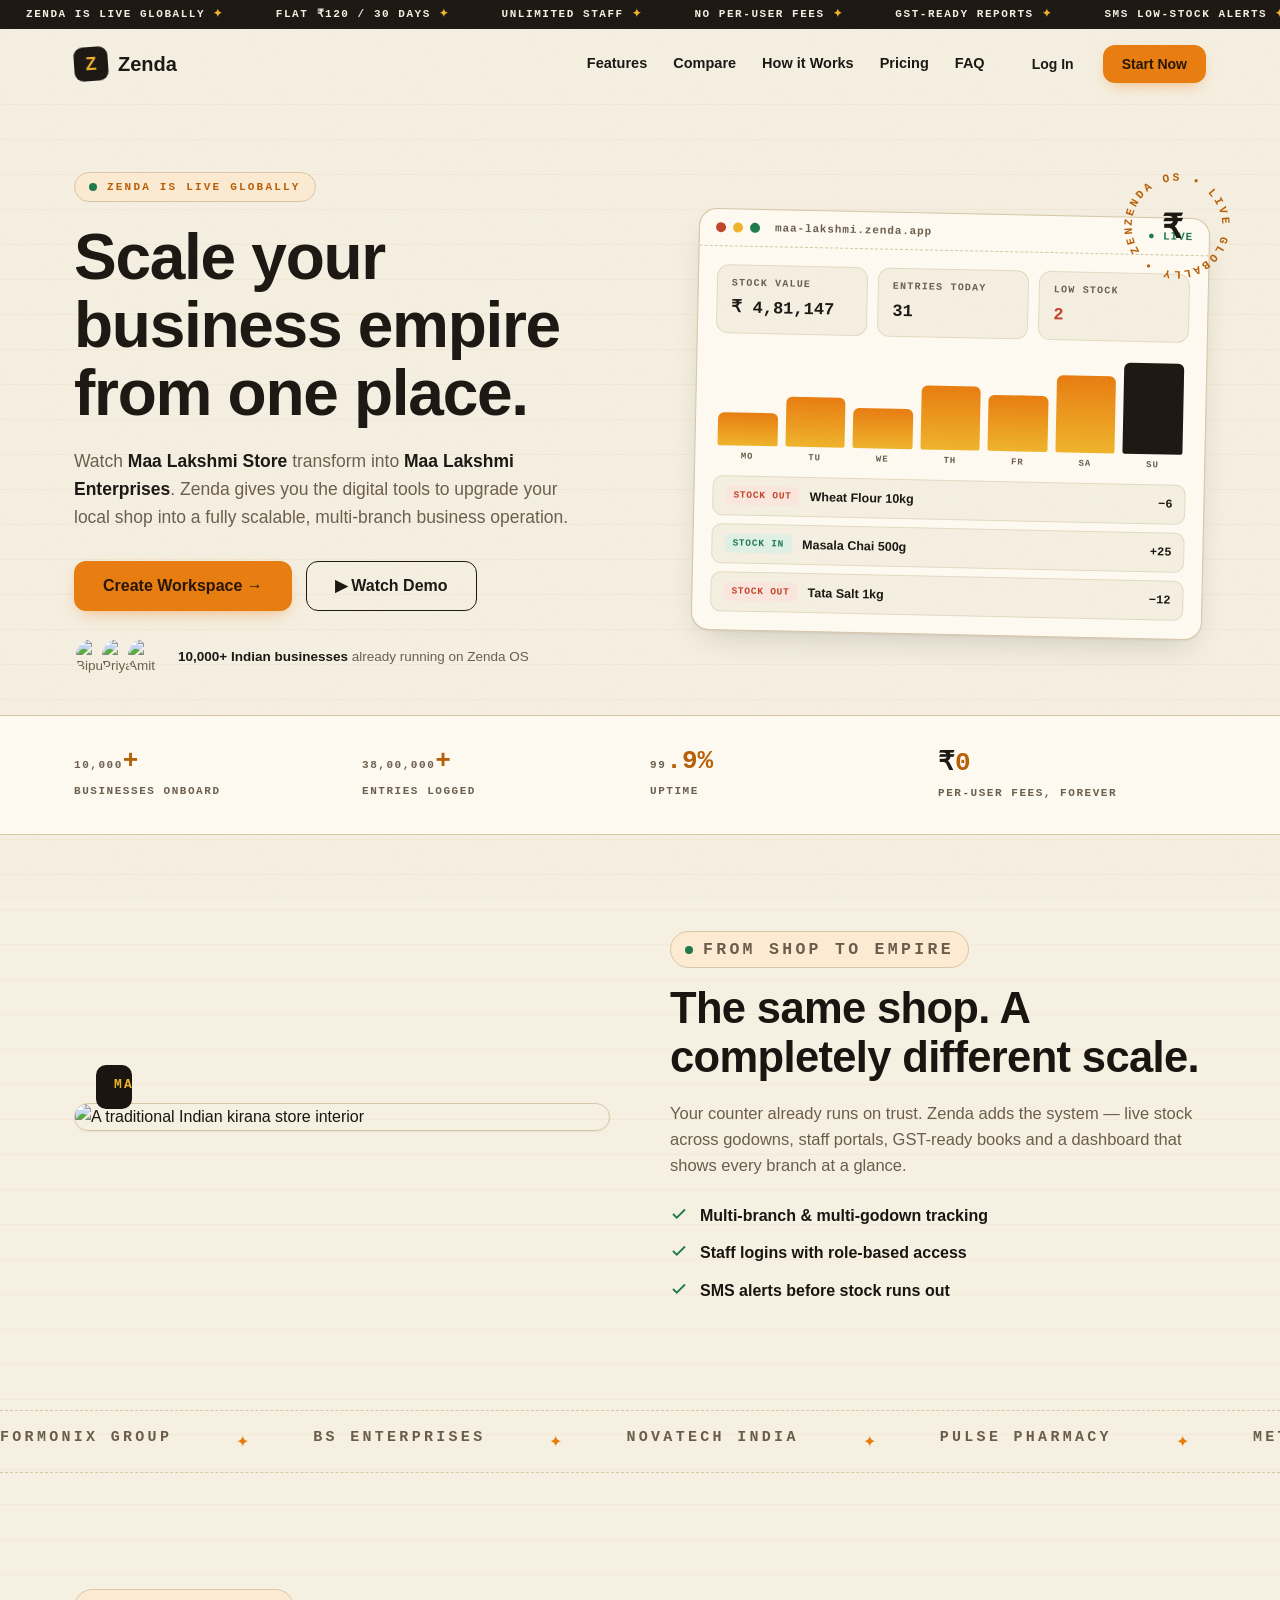
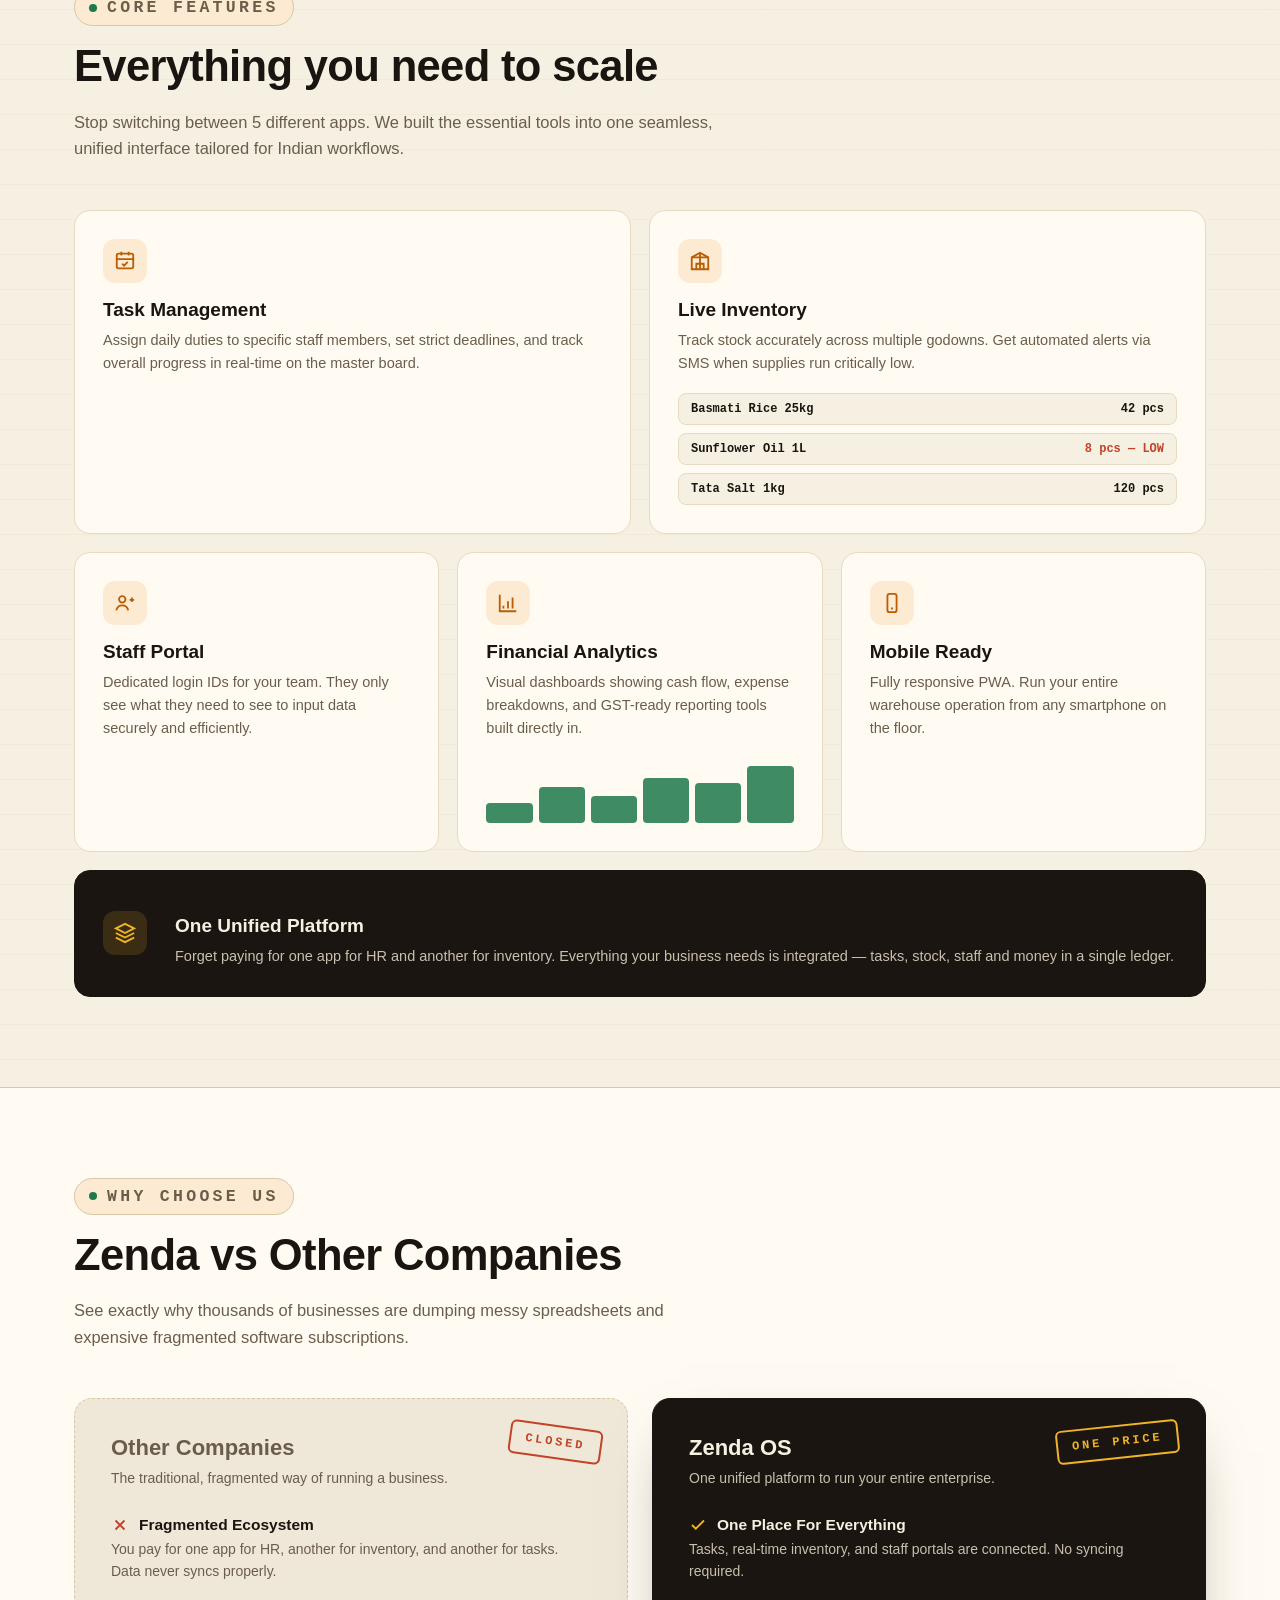
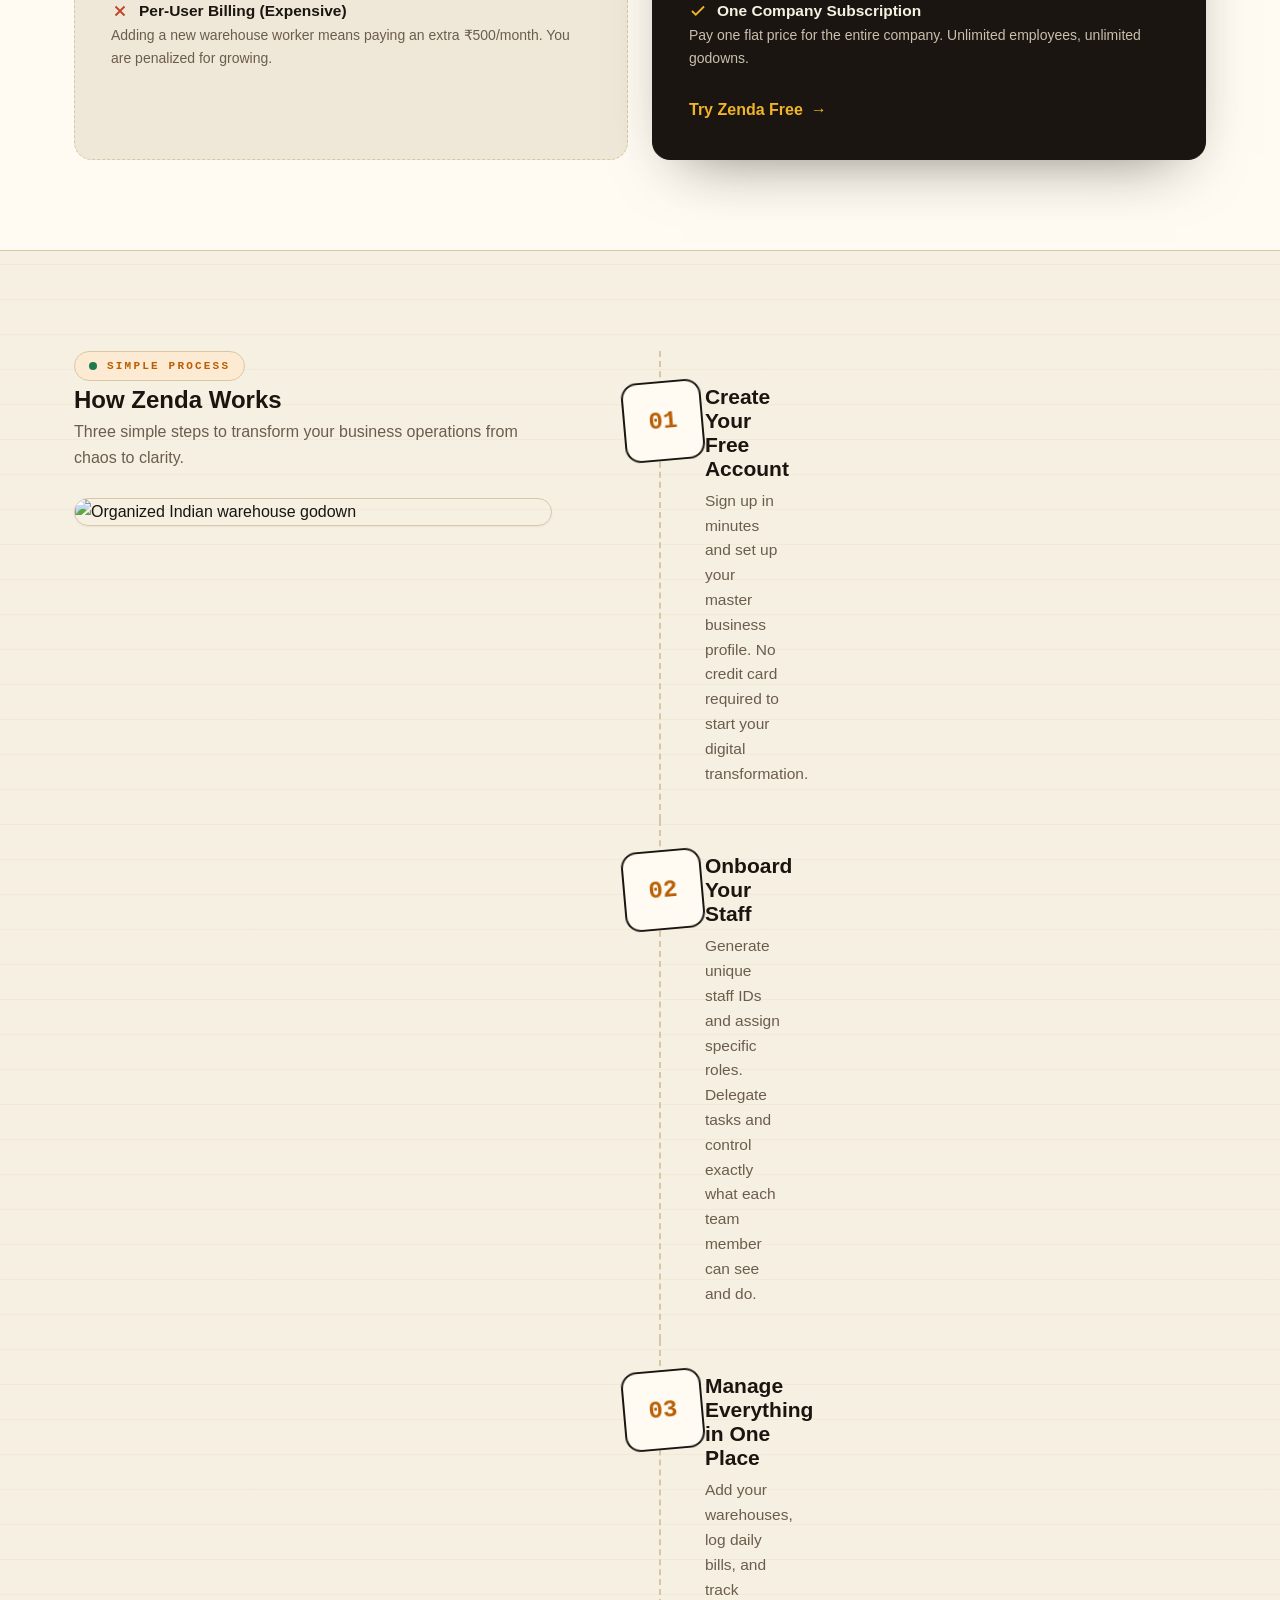
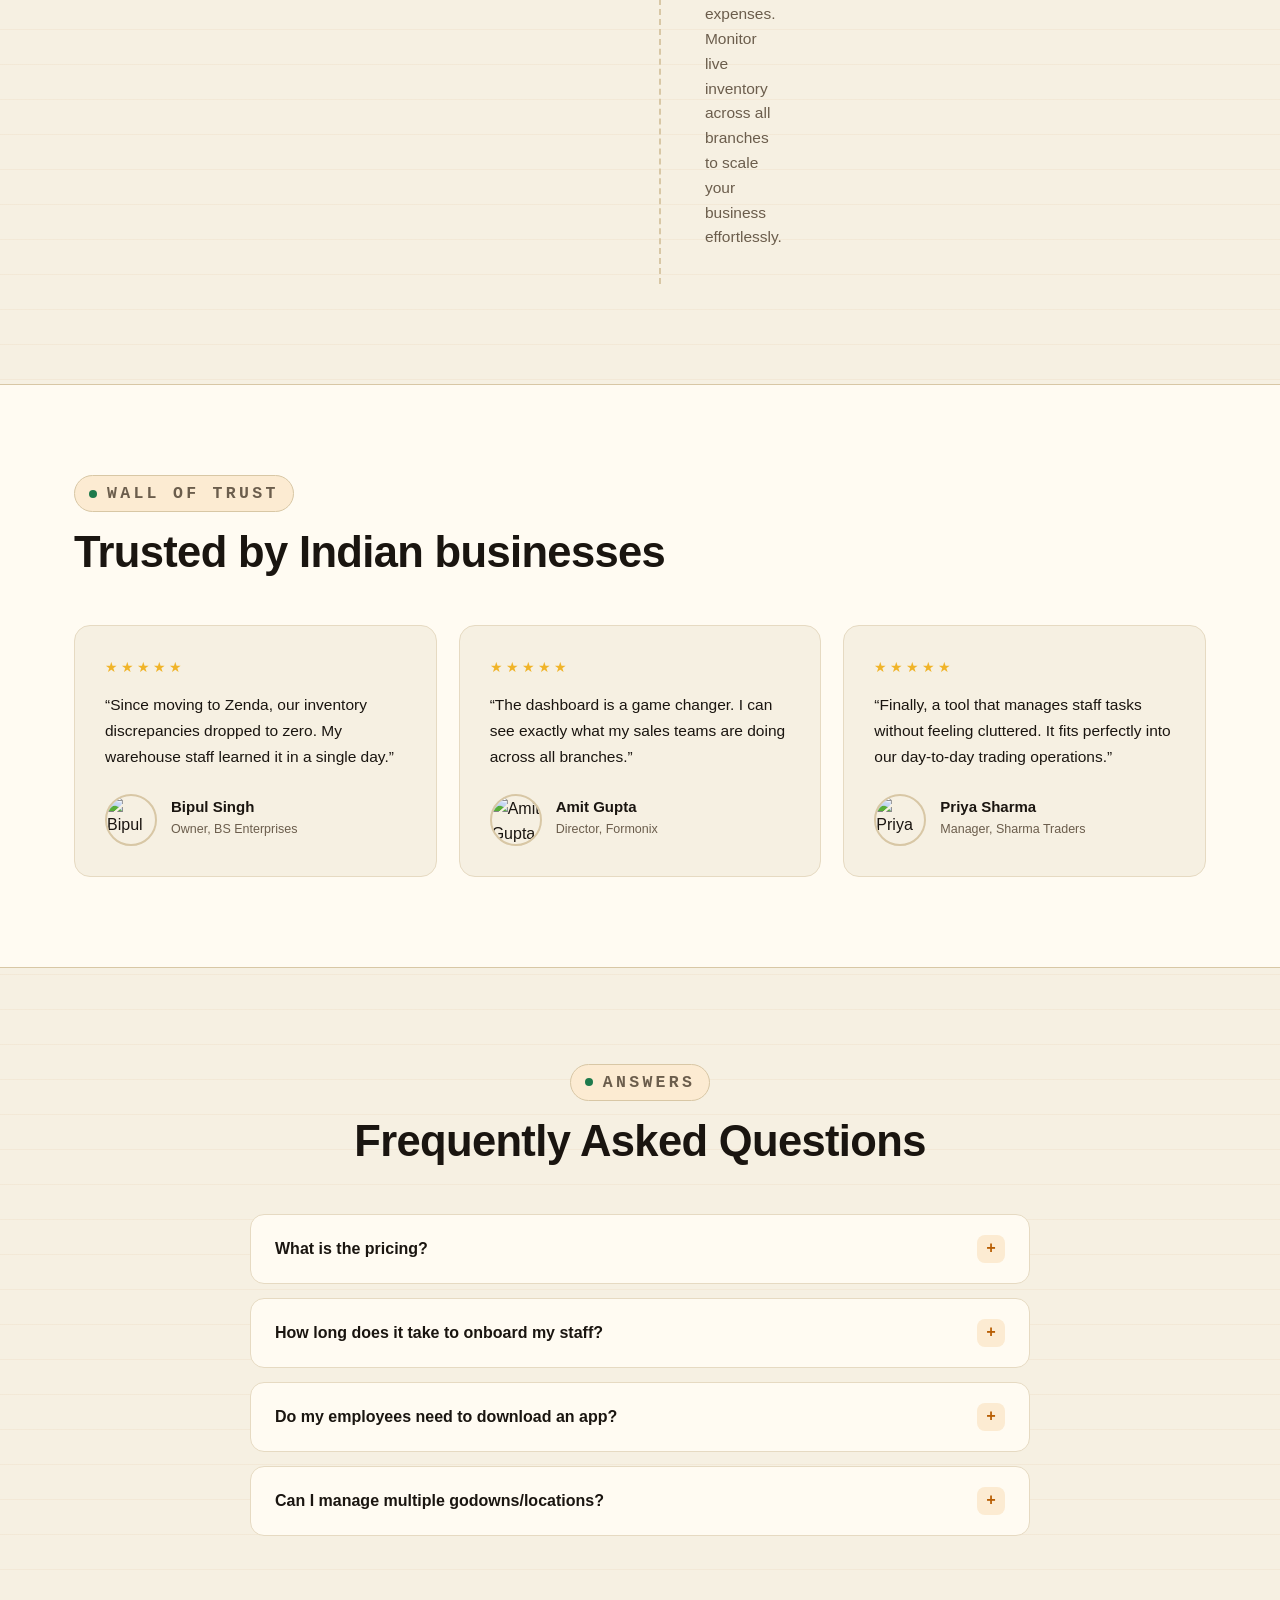
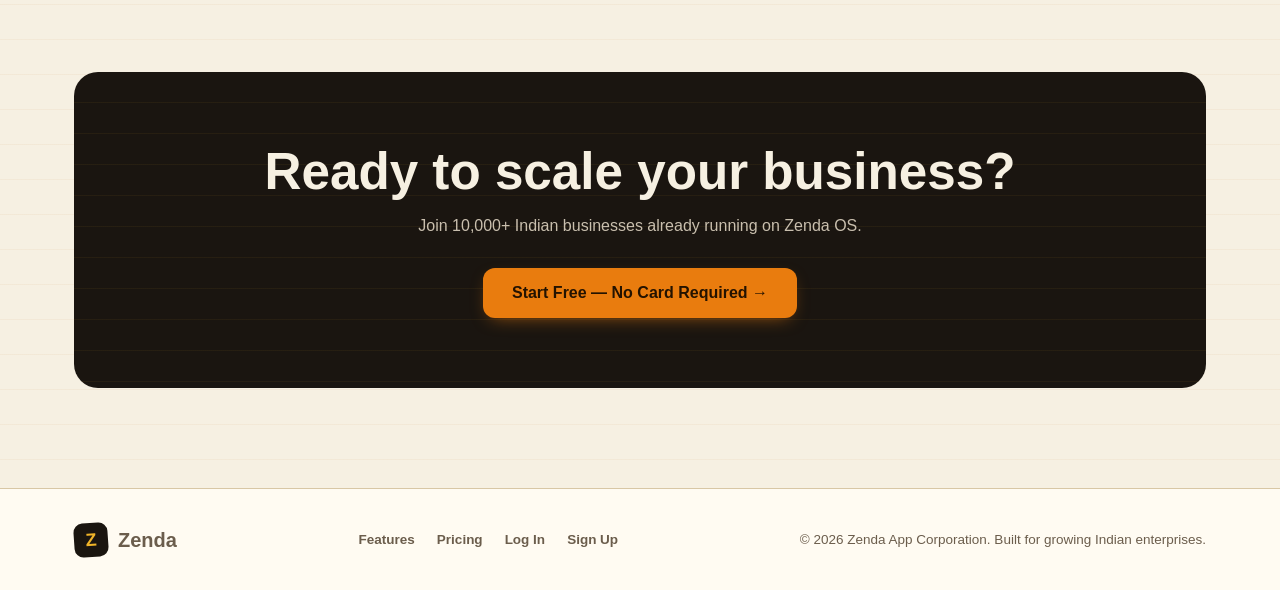
==== commit d50bb24c: "Update index.html" ====
--- a/index.html
+++ b/index.html
@@ -1,752 +1,522 @@
 <!DOCTYPE html>
 <html lang="en">
 <head>
-    <meta charset="UTF-8">
-    <meta name="viewport" content="width=device-width, initial-scale=1.0, maximum-scale=5.0">
-    <meta http-equiv="X-UA-Compatible" content="ie=edge">
-    <link rel="icon" href="data:image/svg+xml,<svg xmlns='http://www.w3.org/2000/svg' viewBox='0 0 100 100'><rect width='100' height='100' rx='20' fill='%234F46E5'/><text x='50' y='70' font-family='Arial' font-size='70' font-weight='bold' fill='white' text-anchor='middle'>Z</text></svg>">
-
-    <title>Zenda OS | Business Management Software for Indian Shops & Enterprises</title>
-    <meta name="description" content="Zenda OS is the all-in-one business management software for Indian shops and enterprises. Manage staff, track live inventory across godowns, assign tasks, and view GST-ready financial reports — all from ₹39/month. Start free.">
-    <meta name="robots" content="index, follow">
-    <link rel="canonical" href="https://zenda.site.je/">
-
-    <meta property="og:type" content="website">
-    <meta property="og:site_name" content="Zenda OS">
-    <meta property="og:url" content="https://zenda.site.je/">
-    <meta property="og:title" content="Zenda OS | Business Management Software for Indian Shops & Enterprises">
-    <meta property="og:description" content="Replace spreadsheets with Zenda OS. Assign tasks, track real-time inventory across godowns, and manage your staff from one unified, scalable workspace.">
-    <meta property="og:locale" content="en_IN">
-
-    <meta name="twitter:card" content="summary_large_image">
-    <meta name="twitter:title" content="Zenda OS | Business Management Software for Indian Shops & Enterprises">
-    <meta name="twitter:description" content="Replace spreadsheets with Zenda OS. Assign tasks, track real-time inventory across godowns, and manage your staff from one unified, scalable workspace.">
-
-    <link rel="preconnect" href="https://fonts.googleapis.com">
-    <link rel="preconnect" href="https://fonts.gstatic.com" crossorigin>
-    <link href="https://fonts.googleapis.com/css2?family=Plus+Jakarta+Sans:wght@400;500;600;700;800;900&family=DM+Sans:opsz,wght@9..40,400;9..40,500;9..40,600;9..40,700&display=swap" rel="stylesheet">
-
-    <script type="application/ld+json">
-    {
-      "@context": "https://schema.org",
-      "@type": "Organization",
-      "name": "Zenda",
-      "alternateName": "Zenda OS",
-      "url": "https://zenda.site.je/",
-      "description": "Zenda OS is an all-in-one business management platform for Indian shops and enterprises — task management, live inventory, staff portals, and financial analytics."
-    }
-    </script>
-    <script type="application/ld+json">
-    {
-      "@context": "https://schema.org",
-      "@type": "SoftwareApplication",
-      "name": "Zenda OS",
-      "operatingSystem": "Web",
-      "applicationCategory": "BusinessApplication",
-      "offers": {
-        "@type": "Offer",
-        "price": "39",
-        "priceCurrency": "INR"
-      }
-    }
-    </script>
-    <script type="application/ld+json">
-    {
-      "@context": "https://schema.org",
-      "@type": "FAQPage",
-      "mainEntity": [
-        {
-          "@type": "Question",
-          "name": "What is the pricing?",
-          "acceptedAnswer": { "@type": "Answer", "text": "Our pricing is highly affordable. Just ₹39/month or ₹399/year. No hidden per-user fees — your entire company, one flat price." }
-        },
-        {
-          "@type": "Question",
-          "name": "How long does it take to onboard my staff?",
-          "acceptedAnswer": { "@type": "Answer", "text": "Setup takes less than 10 minutes. Generate unique staff IDs from your master dashboard and hand them to employees. They start immediately." }
-        },
-        {
-          "@type": "Question",
-          "name": "Do my employees need to download an app?",
-          "acceptedAnswer": { "@type": "Answer", "text": "No. Zenda works as a Progressive Web App (PWA) in any mobile browser. Your staff visits the URL, enters their ID, and they're in their portal." }
-        },
-        {
-          "@type": "Question",
-          "name": "Can I manage multiple godowns/locations?",
-          "acceptedAnswer": { "@type": "Answer", "text": "Yes. Add as many locations as you need and track stock movement between different godowns effortlessly using our transfer module." }
-        }
-      ]
-    }
-    </script>
-
-    <style>
-*,*::before,*::after{box-sizing:border-box;margin:0;padding:0}
+<meta charset="UTF-8">
+<meta name="viewport" content="width=device-width, initial-scale=1.0">
+<title>Zenda OS | Business Management Software for Indian Shops & Enterprises</title>
+<link rel="stylesheet" href="https://cdn.jsdelivr.net/fontsource/fonts/sora@latest/latin-600-normal.min.css">
+<link rel="stylesheet" href="https://cdn.jsdelivr.net/fontsource/fonts/sora@latest/latin-700-normal.min.css">
+<link rel="stylesheet" href="https://cdn.jsdelivr.net/fontsource/fonts/sora@latest/latin-800-normal.min.css">
+<link rel="stylesheet" href="https://cdn.jsdelivr.net/fontsource/fonts/instrument-sans@latest/latin-400-normal.min.css">
+<link rel="stylesheet" href="https://cdn.jsdelivr.net/fontsource/fonts/instrument-sans@latest/latin-500-normal.min.css">
+<link rel="stylesheet" href="https://cdn.jsdelivr.net/fontsource/fonts/instrument-sans@latest/latin-600-normal.min.css">
+<link rel="stylesheet" href="https://cdn.jsdelivr.net/fontsource/fonts/instrument-sans@latest/latin-700-normal.min.css">
+<link rel="stylesheet" href="https://cdn.jsdelivr.net/fontsource/fonts/jetbrains-mono@latest/latin-400-normal.min.css">
+<link rel="stylesheet" href="https://cdn.jsdelivr.net/fontsource/fonts/jetbrains-mono@latest/latin-600-normal.min.css">
+<link rel="stylesheet" href="https://cdn.jsdelivr.net/fontsource/fonts/jetbrains-mono@latest/latin-700-normal.min.css">
+<style>
 :root{
-    --bg:#FFFFFF;--bg-alt:#F8FAFC;--bg-alt-2:#F1F5F9;--sf:#FFFFFF;
-    --ac:#4F46E5;--ach:#4338CA;--ac-light:#EEF2FF;
-    --saffron:#F97316;--saffron-light:#FFEDD5;
-    --emerald:#10B981;--emerald-light:#D1FAE5;
-    --grad-1:linear-gradient(135deg,#4F46E5,#3730A3);
-    --tx1:#0F172A;--tx2:#475569;--tx3:#94A3B8;
-    --red:#EF4444;--red-light:#FEF2F2;--amber:#F59E0B;--green:#10B981;
-    --bd:#E2E8F0;--bd-light:#F1F5F9;
-    --fd:'Plus Jakarta Sans',system-ui,sans-serif;--fb:'DM Sans',system-ui,sans-serif;
-    --ts:0.3s cubic-bezier(0.4,0,0.2,1);
-    --shadow-sm:0 4px 6px -1px rgba(0,0,0,0.05);
-    --shadow-md:0 10px 25px -5px rgba(0,0,0,0.08);
-    --shadow-lg:0 20px 25px -5px rgba(0,0,0,0.1);
+  --paper:#F6F0E2;--cream:#FFFBF2;--ink:#1A1510;--mut:#6B5D4C;--line:#E6DAC2;--line2:#D8C7A5;
+  --saf:#E97C0E;--safd:#B85E04;--safs:#FCEBD2;--grn:#1E7A4C;--grns:#E1F1E6;--red:#C24327;--reds:#FBE7DE;--gold:#F0B429;
+  --fd:'Sora',sans-serif;--fb:'Instrument Sans',sans-serif;--fm:'JetBrains Mono',monospace;
+  --sh:0 1px 2px rgba(26,21,16,.06),0 14px 34px -14px rgba(26,21,16,.22);
 }
-html{font-size:16px;scroll-behavior:smooth;overflow-x:hidden}
-body{font-family:var(--fb);background:var(--bg);color:var(--tx1);-webkit-font-smoothing:antialiased;overflow-x:hidden;line-height:1.6}
-img,svg{display:block;max-width:100%}
-a{text-decoration:none;color:inherit;cursor:pointer}
-ul{list-style:none}
-button{cursor:pointer;border:none;background:none;font-family:inherit;outline:none}
-
-/* Custom Scrollbar */
-::-webkit-scrollbar { width: 8px; }
-::-webkit-scrollbar-track { background: var(--bg-alt); }
-::-webkit-scrollbar-thumb { background: var(--tx3); border-radius: 4px; }
-::-webkit-scrollbar-thumb:hover { background: var(--tx2); }
-
-/* ANIMATIONS */
-.scroll-anim{opacity:0;transform:translateY(30px) scale(0.98);transition:opacity 0.8s cubic-bezier(0.16,1,0.3,1),transform 0.8s cubic-bezier(0.16,1,0.3,1)}
-.scroll-anim.visible{opacity:1;transform:translateY(0) scale(1)}
-.d-1{transition-delay:0.1s}.d-2{transition-delay:0.2s}.d-3{transition-delay:0.3s}.d-4{transition-delay:0.4s}
-.btn-magic{position:relative;overflow:hidden;transition:transform 0.15s ease,box-shadow 0.3s ease}
-.btn-magic:active{transform:scale(0.95)}
-.sprinkle-particle{position:absolute;pointer-events:none;animation:sprinkleAnim 0.8s ease-out forwards;z-index:9999;font-size:20px;display:flex;align-items:center;justify-content:center}
-@keyframes sprinkleAnim{0%{transform:translate(-50%,-50%) scale(0.5);opacity:1}100%{transform:translate(var(--tx),var(--ty)) scale(1.5) rotate(var(--rot));opacity:0}}
-@keyframes fadeUpLoad{from{opacity:0;transform:translateY(30px)}to{opacity:1;transform:translateY(0)}}
-.ripple{position:absolute;border-radius:50%;transform:scale(0);animation:ripple-animation 0.6s linear;background-color:rgba(255,255,255,0.3);pointer-events:none}
-@keyframes ripple-animation{to{transform:scale(4);opacity:0}}
-
-/* NAV */
-.nav{position:fixed;top:0;left:0;right:0;z-index:1000;padding:0 5%;height:76px;display:flex;align-items:center;justify-content:space-between;background:rgba(255,255,255,0.85);backdrop-filter:blur(20px);-webkit-backdrop-filter:blur(20px);border-bottom:1px solid transparent;transition:all var(--ts)}
-.nav.scrolled{border-bottom-color:var(--bd);background:rgba(255,255,255,0.98);box-shadow:var(--shadow-sm)}
-.nav-brand{display:flex;align-items:center;gap:10px;font-family:var(--fd);font-size:1.3rem;font-weight:800;letter-spacing:-0.02em;color:var(--tx1)}
-.nav-logo{width:34px;height:34px;background:var(--grad-1);border-radius:8px;display:flex;align-items:center;justify-content:center;color:#fff;font-size:1.2rem;font-weight:900;transition:transform var(--ts)}
-@media (hover: hover) {
-    .nav-brand:hover .nav-logo{transform:rotate(10deg) scale(1.05)}
-    .nav-link:hover{color:var(--tx1)}
-    .nav-link:hover::after{transform:scaleX(1);transform-origin:left}
-    .btn-nav-ghost:hover{color:var(--tx1);background:var(--bg-alt-2)}
-    .btn-nav-primary:hover{background:var(--ac);box-shadow:0 4px 12px rgba(79,70,229,0.2)}
+*{margin:0;padding:0;box-sizing:border-box}
+html{scroll-behavior:smooth}
+body{font-family:var(--fb);color:var(--ink);background:var(--paper) repeating-linear-gradient(180deg,transparent 0 34px,rgba(184,94,4,.05) 34px 35px);line-height:1.6;overflow-x:hidden}
+body::before{content:"";position:fixed;inset:0;pointer-events:none;z-index:60;opacity:.05;background-image:url("data:image/svg+xml,%3Csvg xmlns='http://www.w3.org/2000/svg' width='140' height='140'%3E%3Cfilter id='n'%3E%3CfeTurbulence type='fractalNoise' baseFrequency='.9' numOctaves='2'/%3E%3C/filter%3E%3Crect width='140' height='140' filter='url(%23n)'/%3E%3C/svg%3E")}
+img{max-width:100%;display:block}
+a{color:inherit;text-decoration:none}
+.wrap{max-width:1180px;margin:0 auto;padding:0 24px}
+.skip{position:absolute;left:-999px;top:0;background:var(--ink);color:var(--paper);padding:10px 16px;z-index:99}
+.skip:focus{left:12px;top:12px}
+::selection{background:var(--saf);color:#fff}
+/* buttons */
+.btn{display:inline-flex;align-items:center;gap:10px;font:600 15px/1 var(--fb);padding:13px 22px;border-radius:12px;border:1.5px solid transparent;cursor:pointer;transition:transform .25s cubic-bezier(.2,.7,.2,1),box-shadow .25s,background .2s,color .2s}
+.btn:active{transform:scale(.97)}
+.btn-solid{background:var(--saf);color:#241300;box-shadow:0 6px 18px -8px rgba(233,124,14,.7)}
+.btn-solid:hover{background:var(--safd);color:#fff;transform:translateY(-2px)}
+.btn-line{border-color:var(--ink);color:var(--ink)}
+.btn-line:hover{background:var(--ink);color:var(--paper);transform:translateY(-2px)}
+.btn-lg{padding:16px 28px;font-size:16px}
+.btn-ghost{color:var(--ink)}
+.btn-ghost:hover{color:var(--safd)}
+.btn:focus-visible,a:focus-visible,button:focus-visible{outline:3px solid var(--saf);outline-offset:2px}
+/* ticker */
+.topbar{background:var(--ink);color:var(--paper);overflow:hidden;font:600 11px/1 var(--fm);letter-spacing:.14em}
+.topbar .mq-track{display:flex;gap:0;width:max-content;animation:mq 30s linear infinite;padding:9px 0}
+.topbar span{padding:0 26px;white-space:nowrap}
+.topbar i{color:var(--gold);font-style:normal}
+@keyframes mq{to{transform:translateX(-50%)}}
+/* nav */
+.nav{position:sticky;top:0;z-index:50;background:rgba(246,240,226,.86);backdrop-filter:blur(12px);border-bottom:1px solid transparent;transition:border-color .3s,box-shadow .3s}
+.nav.scrolled{border-color:var(--line);box-shadow:0 8px 24px -18px rgba(26,21,16,.35)}
+.nav-in{display:flex;align-items:center;gap:28px;height:70px}
+.logo{display:flex;align-items:center;gap:10px;font:800 20px var(--fd)}
+.logo-z{width:34px;height:34px;border-radius:9px;background:var(--ink);color:var(--gold);display:grid;place-items:center;font:800 18px var(--fd);transform:rotate(-4deg);transition:transform .3s}
+.logo:hover .logo-z{transform:rotate(4deg) scale(1.06)}
+.links{display:flex;gap:26px;margin-left:auto;font-weight:600;font-size:14.5px}
+.links a{position:relative;padding:6px 0}
+.links a::after{content:"";position:absolute;left:0;bottom:0;width:0;height:2px;background:var(--saf);transition:width .3s}
+.links a:hover::after{width:100%}
+.nav-cta{display:flex;gap:10px}
+.nav-cta .btn{padding:11px 18px;font-size:14px}
+.burger{display:none;margin-left:auto;background:none;border:0;cursor:pointer;width:42px;height:42px;flex-direction:column;gap:6px;align-items:center;justify-content:center}
+.burger span{width:22px;height:2px;background:var(--ink);transition:.3s}
+/* hero */
+.hero{padding:72px 0 40px}
+.hero-grid{display:grid;grid-template-columns:1.05fr .95fr;gap:56px;align-items:center}
+.kicker{display:inline-flex;align-items:center;gap:10px;font:700 11px var(--fm);letter-spacing:.2em;color:var(--safd);text-transform:uppercase;background:var(--safs);border:1px solid var(--line2);padding:8px 14px;border-radius:999px}
+.k-dot{width:8px;height:8px;border-radius:50%;background:var(--grn);animation:pulse 1.6s infinite}
+@keyframes pulse{50%{box-shadow:0 0 0 6px rgba(30,122,76,.18)}}
+.h1{font:800 clamp(2.5rem,5vw,4.1rem)/1.06 var(--fd);letter-spacing:-.02em;margin:22px 0 20px;min-height:1.06em}
+.lead{font-size:17.5px;color:var(--mut);max-width:52ch}
+.lead b{color:var(--ink)}
+.hero-cta{display:flex;gap:14px;margin:30px 0 26px;flex-wrap:wrap}
+.hero-proof{display:flex;align-items:center;gap:14px;font-size:13.5px;color:var(--mut)}
+.hero-proof .avs{display:flex}
+.hero-proof img{width:38px;height:38px;border-radius:50%;border:2.5px solid var(--paper);object-fit:cover}
+.hero-proof .avs img+img{margin-left:-12px}
+.hero-proof b{color:var(--ink)}
+/* dashboard mock */
+.hero-dash{position:relative}
+.dash{background:var(--cream);border:1.5px solid var(--line2);border-radius:18px;box-shadow:var(--sh);overflow:hidden;transform:rotate(1.2deg)}
+.dash-bar{display:flex;align-items:center;gap:7px;padding:12px 16px;border-bottom:1.5px dashed var(--line2);font:600 11px var(--fm);letter-spacing:.08em;color:var(--mut)}
+.d-dot{width:10px;height:10px;border-radius:50%}
+.d-dot.r{background:var(--red)}.d-dot.y{background:var(--gold)}.d-dot.g{background:var(--grn)}
+.dash-title{margin-left:8px}
+.live{margin-left:auto;color:var(--grn);animation:pulse 1.6s infinite}
+.dash-body{padding:18px}
+.dash-kpis{display:grid;grid-template-columns:repeat(3,1fr);gap:10px}
+.kpi{background:var(--paper);border:1px solid var(--line);border-radius:12px;padding:12px 14px}
+.kpi span{display:block;font:600 10px var(--fm);letter-spacing:.12em;color:var(--mut);text-transform:uppercase;margin-bottom:6px}
+.kpi b{font:700 17px var(--fm)}
+.kpi b.warn{color:var(--red)}
+.chart{display:flex;align-items:flex-end;gap:8px;height:96px;margin:16px 4px 6px}
+.chart i{flex:1;background:linear-gradient(180deg,var(--saf),var(--gold));border-radius:6px 6px 2px 2px;height:8%;transition:height 1s cubic-bezier(.2,.7,.2,1)}
+.chart.in i{height:var(--h)}
+.chart i:nth-child(7){background:var(--ink)}
+.chart-lab{display:flex;gap:8px;margin:0 4px 14px;font:600 9px var(--fm);color:var(--mut);letter-spacing:.1em}
+.chart-lab span{flex:1;text-align:center}
+.feed{list-style:none;display:flex;flex-direction:column;gap:8px}
+.feed li{display:flex;align-items:center;gap:10px;background:var(--paper);border:1px solid var(--line);border-radius:10px;padding:9px 12px;font-size:12.5px;animation:slidein .5s cubic-bezier(.2,.7,.2,1)}
+@keyframes slidein{from{opacity:0;transform:translateY(-10px)}}
+.feed .tag{font:700 9.5px var(--fm);letter-spacing:.08em;padding:4px 8px;border-radius:6px}
+.tag.in{background:var(--grns);color:var(--grn)}
+.tag.out{background:var(--reds);color:var(--red)}
+.feed b{font-weight:600}
+.feed .q{margin-left:auto;font:700 12px var(--fm)}
+.dash-toast{position:absolute;left:18px;right:18px;bottom:16px;background:var(--ink);color:var(--paper);border-left:4px solid var(--gold);border-radius:10px;padding:11px 14px;font-size:12.5px;transform:translateY(140%);transition:transform .5s cubic-bezier(.2,.7,.2,1)}
+.dash-toast.show{transform:none}
+.stamp{position:absolute;top:-46px;right:-30px;width:118px;height:118px;animation:spin 16s linear infinite;z-index:2}
+@keyframes spin{to{transform:rotate(360deg)}}
+.stamp text{font:700 11.5px var(--fm);letter-spacing:.24em;fill:var(--safd)}
+.stamp .core{font:800 34px var(--fd);fill:var(--ink)}
+/* stat strip */
+.strip{border-top:1.5px solid var(--line2);border-bottom:1.5px solid var(--line2);background:var(--cream)}
+.strip-in{display:grid;grid-template-columns:repeat(4,1fr);gap:20px;padding:30px 24px}
+.strip b{font:700 26px var(--fm);display:block}
+.strip b em{color:var(--safd);font-style:normal}
+.strip span{font:600 11px var(--fm);letter-spacing:.14em;color:var(--mut);text-transform:uppercase}
+/* transform */
+.transform{padding:96px 0}
+.t-grid{display:grid;grid-template-columns:1fr 1fr;gap:60px;align-items:center}
+.t-photo{position:relative}
+.t-photo img{border-radius:18px;border:1.5px solid var(--line2);box-shadow:var(--sh)}
+.plate{position:absolute;left:22px;bottom:22px;background:var(--ink);color:var(--gold);font:700 13px var(--fm);letter-spacing:.16em;padding:12px 18px;border-radius:10px;overflow:hidden;height:44px}
+.plate span{position:absolute;left:18px;transition:transform .5s cubic-bezier(.2,.7,.2,1),opacity .4s;white-space:nowrap}
+.plate span:nth-child(2){transform:translateY(120%);opacity:0}
+.plate.flip span:nth-child(1){transform:translateY(-120%);opacity:0}
+.plate.flip span:nth-child(2){transform:none;opacity:1}
+.t-copy h2,.sec-h h2{font:800 clamp(1.9rem,3.4vw,2.8rem)/1.12 var(--fd);letter-spacing:-.015em;margin:16px 0 18px}
+.t-copy p{color:var(--mut);font-size:16.5px}
+.t-list{list-style:none;margin-top:24px;display:flex;flex-direction:column;gap:12px}
+.t-list li{display:flex;gap:12px;align-items:flex-start;font-weight:600}
+.t-list svg{flex:none;margin-top:2px;color:var(--grn)}
+/* brands marquee */
+.brands{padding:10px 0 26px}
+.brands .mq{overflow:hidden;border-block:1.5px dashed var(--line2);padding:18px 0}
+.brands .mq-track{display:flex;width:max-content;animation:mq 26s linear infinite;gap:64px}
+.brands span{font:700 15px var(--fm);letter-spacing:.22em;color:var(--mut);white-space:nowrap}
+.brands i{color:var(--saf);font-style:normal}
+/* features bento */
+.features{padding:90px 0}
+.sec-h{max-width:640px;margin-bottom:48px}
+.sec-h p{color:var(--mut);font-size:16.5px}
+.bento{display:grid;grid-template-columns:repeat(6,1fr);gap:18px}
+.b-card{background:var(--cream);border:1.5px solid var(--line);border-radius:16px;padding:28px;position:relative;overflow:hidden;transition:transform .35s cubic-bezier(.2,.7,.2,1),box-shadow .35s,border-color .3s}
+.b-card:hover{transform:translateY(-6px);box-shadow:var(--sh);border-color:var(--line2)}
+.b-card h3{font:700 19px var(--fd);margin:16px 0 8px}
+.b-card p{color:var(--mut);font-size:14.5px}
+.b-ico{width:44px;height:44px;border-radius:12px;background:var(--safs);color:var(--safd);display:grid;place-items:center;transition:transform .35s}
+.b-card:hover .b-ico{transform:rotate(-8deg) scale(1.08)}
+.b-a{grid-column:span 3}.b-b{grid-column:span 3}.b-c{grid-column:span 2}.b-d{grid-column:span 2}.b-e{grid-column:span 2}.b-f{grid-column:span 6}
+.b-b .mini{margin-top:18px;display:flex;flex-direction:column;gap:8px}
+.b-b .mini div{display:flex;justify-content:space-between;font:600 12px var(--fm);background:var(--paper);border:1px solid var(--line);border-radius:8px;padding:8px 12px}
+.b-b .mini em{font-style:normal;color:var(--red)}
+.b-d .bars{display:flex;gap:6px;align-items:flex-end;height:64px;margin-top:18px}
+.b-d .bars i{flex:1;background:var(--grn);border-radius:4px;height:var(--h);opacity:.85}
+.b-f{background:var(--ink);color:var(--paper);display:flex;align-items:center;gap:28px;border-color:var(--ink)}
+.b-f .b-ico{background:rgba(240,180,41,.15);color:var(--gold)}
+.b-f p{color:#C9BFAE}
+.b-f h3{color:var(--paper)}
+/* compare */
+.compare{padding:90px 0;background:var(--cream);border-block:1.5px solid var(--line2)}
+.cmp{display:grid;grid-template-columns:1fr 1fr;gap:24px;margin-top:48px}
+.cmp-card{border-radius:18px;padding:36px;position:relative}
+.cmp-old{background:#EFE8D8;border:1.5px dashed var(--line2)}
+.cmp-new{background:var(--ink);color:var(--paper);border:1.5px solid var(--ink);box-shadow:0 24px 60px -30px rgba(26,21,16,.6)}
+.stamp2{position:absolute;top:26px;right:26px;font:800 12px var(--fm);letter-spacing:.24em;padding:8px 14px;border:2.5px solid var(--red);color:var(--red);border-radius:6px;transform:rotate(8deg)}
+.cmp-new .stamp2{border-color:var(--gold);color:var(--gold);transform:rotate(-6deg)}
+.cmp-card h3{font:800 22px var(--fd);margin-bottom:6px}
+.cmp-old h3{color:var(--mut)}
+.cmp-card>p{font-size:14px;color:var(--mut);margin-bottom:26px}
+.cmp-new>p{color:#C9BFAE}
+.cmp-list{list-style:none;display:flex;flex-direction:column;gap:20px}
+.cmp-list h4{font:700 15.5px var(--fd);margin-bottom:4px;display:flex;gap:10px;align-items:center}
+.cmp-list p{font-size:14px;color:var(--mut)}
+.cmp-new .cmp-list p{color:#C9BFAE}
+.cmp-old h4 svg{color:var(--red)}
+.cmp-new h4 svg{color:var(--gold)}
+.cmp-new a{display:inline-flex;margin-top:28px;color:var(--gold);font-weight:700;gap:8px}
+.cmp-new a:hover{gap:14px}
+.cmp-new a{transition:gap .3s}
+/* how */
+.how{padding:100px 0}
+.how-grid{display:grid;grid-template-columns:.9fr 1.1fr;gap:70px}
+.how-left{position:sticky;top:100px;align-self:start}
+.how-left img{border-radius:18px;border:1.5px solid var(--line2);box-shadow:var(--sh);margin-top:28px}
+.steps{display:flex;flex-direction:column;gap:0;position:relative}
+.step{display:grid;grid-template-columns:76px 1fr;gap:24px;padding:34px 0;border-left:2px dashed var(--line2);margin-left:37px;padding-left:44px;position:relative}
+.step::before{content:attr(data-n);position:absolute;left:-38px;top:30px;width:76px;height:76px;background:var(--cream);border:2px solid var(--ink);border-radius:16px;display:grid;place-items:center;font:800 24px var(--fm);color:var(--safd);transform:rotate(-5deg);transition:transform .3s}
+.step:hover::before{transform:rotate(3deg) scale(1.05)}
+.step h3{font:700 21px var(--fd);margin-bottom:8px}
+.step p{color:var(--mut);font-size:15.5px;max-width:46ch}
+/* voices */
+.voices{padding:90px 0;background:var(--cream);border-block:1.5px solid var(--line2)}
+.v-grid{display:grid;grid-template-columns:repeat(3,1fr);gap:22px;margin-top:48px}
+.v-card{background:var(--paper);border:1.5px solid var(--line);border-radius:16px;padding:30px;transition:transform .35s cubic-bezier(.2,.7,.2,1),box-shadow .35s}
+.v-card:nth-child(1){transform:rotate(-1.4deg)}
+.v-card:nth-child(2){transform:rotate(1deg) translateY(10px)}
+.v-card:nth-child(3){transform:rotate(-.6deg)}
+.v-card:hover{transform:rotate(0) translateY(-6px);box-shadow:var(--sh)}
+.v-card q{font-size:15.5px;font-weight:500;quotes:"“" "”"}
+.v-who{display:flex;gap:14px;align-items:center;margin-top:24px}
+.v-who img{width:52px;height:52px;border-radius:50%;object-fit:cover;border:2px solid var(--line2)}
+.v-who b{display:block;font:700 15px var(--fd)}
+.v-who span{font-size:12.5px;color:var(--mut)}
+.v-stars{color:var(--gold);letter-spacing:3px;margin-bottom:14px;font-size:14px}
+/* faq */
+.faq{padding:96px 0}
+.faq-list{max-width:780px;margin:40px auto 0;display:flex;flex-direction:column;gap:14px}
+.qa{background:var(--cream);border:1.5px solid var(--line);border-radius:14px;overflow:hidden;transition:border-color .3s}
+.qa.open{border-color:var(--saf)}
+.qa button{width:100%;display:flex;justify-content:space-between;align-items:center;gap:16px;background:none;border:0;padding:20px 24px;font:700 16px var(--fd);color:var(--ink);cursor:pointer;text-align:left}
+.qa .pm{flex:none;width:28px;height:28px;border-radius:8px;background:var(--safs);color:var(--safd);display:grid;place-items:center;font:700 16px var(--fm);transition:transform .35s}
+.qa.open .pm{transform:rotate(45deg)}
+.qa .a{max-height:0;overflow:hidden;transition:max-height .45s cubic-bezier(.2,.7,.2,1)}
+.qa .a p{padding:0 24px 22px;color:var(--mut);font-size:15px}
+/* cta */
+.cta{padding:40px 0 100px}
+.cta-in{background:var(--ink);color:var(--paper);border-radius:24px;padding:70px 40px;text-align:center;position:relative;overflow:hidden}
+.cta-in::before{content:"";position:absolute;inset:0;background:repeating-linear-gradient(180deg,transparent 0 30px,rgba(240,180,41,.06) 30px 31px)}
+.cta-in h2{font:800 clamp(2rem,4vw,3.2rem) var(--fd);margin-bottom:12px;position:relative}
+.cta-in p{color:#C9BFAE;position:relative}
+.cta-in .btn{margin-top:30px;position:relative}
+/* footer */
+footer{border-top:1.5px solid var(--line2);padding:34px 0;background:var(--cream)}
+.foot{display:flex;justify-content:space-between;gap:20px;align-items:center;flex-wrap:wrap;font-size:13.5px;color:var(--mut)}
+.foot nav{display:flex;gap:22px;font-weight:600}
+.foot a:hover{color:var(--safd)}
+/* reveal */
+.rv{opacity:0;transform:translateY(26px);transition:opacity .8s ease,transform .8s cubic-bezier(.2,.7,.2,1)}
+.rv.in{opacity:1;transform:none}
+@media(max-width:960px){
+  .hero-grid,.t-grid,.how-grid,.cmp{grid-template-columns:1fr}
+  .how-left{position:static}
+  .bento{grid-template-columns:1fr 1fr}
+  .b-a,.b-b,.b-c,.b-d,.b-e{grid-column:span 1}
+  .b-f{grid-column:span 2}
+  .v-grid{grid-template-columns:1fr}
+  .v-card:nth-child(2){transform:rotate(1deg)}
+  .strip-in{grid-template-columns:1fr 1fr}
+  .links{display:none;position:absolute;top:70px;left:0;right:0;background:var(--cream);flex-direction:column;padding:24px;gap:18px;border-bottom:1.5px solid var(--line2)}
+  .links.open{display:flex}
+  .burger{display:flex}
+  .nav-cta{display:none}
+  .stamp{right:6px;top:-40px}
 }
-.nav-links{display:flex;align-items:center;gap:32px}
-.nav-link{font-size:0.95rem;font-weight:600;color:var(--tx2);transition:color var(--ts);position:relative;padding:6px 0}
-.nav-link::after{content:'';position:absolute;bottom:0;left:0;right:0;height:2px;background:var(--saffron);border-radius:2px;transform:scaleX(0);transition:transform var(--ts);transform-origin:right}
-.nav-ctas{display:flex;align-items:center;gap:12px}
-.btn-nav-ghost{padding:10px 20px;font-family:var(--fd);font-size:0.95rem;font-weight:700;color:var(--tx2);transition:all var(--ts);border-radius:10px}
-.btn-nav-primary{padding:10px 24px;border-radius:10px;font-family:var(--fd);font-size:0.95rem;font-weight:700;color:#fff;background:var(--tx1);transition:all var(--ts)}
-@media(max-width:1024px){.nav-links{display:none}}
-
-/* HERO */
-.hero{
-    min-height: 88vh;
-    display:flex;align-items:center;justify-content:space-between;
-    padding: 90px 5% 40px; 
-    position:relative;background:var(--bg);overflow:hidden;
-}
-.hero::before{content:'';position:absolute;top:0;right:0;width:600px;height:600px;background:radial-gradient(circle,rgba(249,115,22,0.05) 0%,transparent 60%);z-index:0;pointer-events:none}
-.hero-content{flex:1;max-width:560px;z-index:10;opacity:0;animation:fadeUpLoad 1s cubic-bezier(0.16,1,0.3,1) forwards}
-.hero-badge{display:inline-flex;align-items:center;gap:8px;background:var(--sf);border:1px solid var(--bd);box-shadow:var(--shadow-sm);border-radius:99px;padding:6px 14px 6px 6px;font-family:var(--fd);font-size:0.85rem;font-weight:800;color:var(--tx1);margin-bottom:20px;transition:transform var(--ts)}
-.hero-badge:hover{transform:translateY(-2px)}
-.badge-dot{width:22px;height:22px;border-radius:50%;background:var(--saffron-light);display:flex;align-items:center;justify-content:center}
-.badge-dot-inner{width:8px;height:8px;border-radius:50%;background:var(--saffron)}
-.hero h1{font-family:var(--fd);font-size:clamp(2.4rem,4vw,3.8rem);font-weight:900;letter-spacing:-0.03em;line-height:1.1;margin-bottom:18px;color:var(--tx1)}
-.hero h1 span{background:var(--grad-1);-webkit-background-clip:text;-webkit-text-fill-color:transparent;display:inline-block}
-.hero-sub{font-size:1.1rem;color:var(--tx2);line-height:1.6;margin-bottom:32px;max-width:90%}
-.hero-ctas{display:flex;gap:16px;flex-wrap:wrap;align-items:center}
-.btn-hero-primary{padding:16px 32px;border-radius:12px;font-family:var(--fd);font-size:1.05rem;font-weight:800;color:#fff;background:var(--grad-1);box-shadow:0 8px 20px rgba(79,70,229,0.25);transition:all var(--ts)}
-.btn-hero-primary:hover{transform:translateY(-2px);box-shadow:0 12px 28px rgba(79,70,229,0.35)}
-.btn-hero-demo{display:inline-flex;align-items:center;gap:8px;padding:16px 28px;border-radius:12px;font-family:var(--fd);font-size:1.05rem;font-weight:800;color:#fff;background:var(--tx1);transition:all var(--ts)}
-.btn-hero-demo:hover{background:#1E293B}
-.btn-hero-demo svg{width:20px;height:20px;fill:currentColor}
-
-/* HERO ANIMATION */
-.anim-wrapper{
-    flex-grow:1.2;flex-shrink:1;flex-basis:0%;
-    height: 560px;
-    margin-top: 0; 
-    display:flex;align-items:center;justify-content:center;
-    position:relative;z-index:5;
-    opacity:0;
-    animation:fadeUpLoad 1.2s cubic-bezier(0.16,1,0.3,1) 0.4s forwards;
-}
-
-.anim-container{
-    width:420px;height:520px;
-    position:relative;
-    display:flex;align-items:flex-end;justify-content:center;
-    transform:scale(1.2); /* Reduced slightly per request */
-    transform-origin: bottom center;
-}
-
-.anim-ground{position:absolute;bottom:40px;left:-60px;right:-60px;height:4px;background:var(--bd);border-radius:2px}
-
-.store-2d{
-    position:absolute;bottom:44px;
-    width:170px;height:150px;
-    background:#FFFBF5;
-    border:4px solid var(--tx1);border-radius:10px 10px 0 0;
-    display:flex;flex-direction:column;align-items:center;
-    z-index:2;transform-origin:bottom center;
-    animation:morphStore 11s ease-in-out infinite;
-}
-.store-sign{
-    width:112%;height:28px;
-    background:var(--saffron);border:4px solid var(--tx1);border-radius:5px;
-    margin-top:-14px;
-    display:flex;align-items:center;justify-content:center;
-    color:#fff;font-family:var(--fd);font-weight:900;font-size:8.5px;letter-spacing:0.5px;
-    text-align:center;padding:0 4px;
-}
-.store-shutter{
-    width:120px;height:88px;margin-top:auto;
-    border:4px solid var(--tx1);border-bottom:none;
-    background:repeating-linear-gradient(to bottom,#E2E8F0,#E2E8F0 4px,#CBD5E1 4px,#CBD5E1 8px);
-    border-radius:2px 2px 0 0;
-}
-.store-shutter::after{content:'';display:block;width:12px;height:12px;border:3px solid var(--tx1);border-radius:50%;position:relative;top:38px;left:50%;transform:translateX(-50%);background:#fff}
-
-.skyscraper-2d{
-    position:absolute;bottom:44px;
-    width:230px;height:340px;
-    background:linear-gradient(180deg,#EEF2FF 0%,#E0E7FF 100%);
-    border:4px solid var(--tx1);border-radius:14px 14px 0 0;
-    display:flex;flex-direction:column;padding:22px;
-    z-index:1;transform-origin:bottom center;
-    opacity:0;transform:scaleY(0);
-    animation:morphSkyscraper 11s ease-in-out infinite;
-}
-.sky-windows{display:grid;grid-template-columns:repeat(4,1fr);grid-template-rows:repeat(5,1fr);gap:10px;flex-grow:1}
-.sky-window{background:var(--ac);border:2px solid var(--tx1);border-radius:4px;opacity:0.85}
-.sky-window:nth-child(odd){background:#6366F1}
-.sky-logo{
-    position:absolute;top:-26px;left:50%;transform:translateX(-50%);
-    background:var(--tx1);color:#fff;
-    padding:5px 12px;border-radius:8px;
-    font-family:var(--fd);font-weight:900;font-size:10px;letter-spacing:1px;
-    white-space:nowrap;
-}
-
-@keyframes morphStore{
-    0%, 40% { transform: scale(1); opacity: 1; }
-    48% { transform: scale(0) translateY(20px); opacity: 0; }
-    90% { transform: scale(0) translateY(20px); opacity: 0; }
-    98%, 100% { transform: scale(1); opacity: 1; }
-}
-@keyframes morphSkyscraper{
-    0%, 42% { transform: scaleY(0) scaleX(0.6); opacity: 0; }
-    52% { transform: scaleY(1) scaleX(1); opacity: 1; }
-    86% { transform: scaleY(1) scaleX(1); opacity: 1; }
-    96%, 100% { transform: scaleY(0) scaleX(0.6); opacity: 0; }
-}
-
-.float-item{position:absolute;width:22px;height:22px;background:var(--emerald);border:3px solid var(--tx1);border-radius:50%;z-index:3;opacity:0}
-.fi-1{animation:floatUp 2s ease-in infinite 1s;left:18%;bottom:56px}
-.fi-2{background:var(--saffron);animation:floatUp 2.5s ease-in infinite 2s;right:18%;bottom:76px}
-.fi-3{background:var(--ac);border-radius:4px;width:18px;height:18px;animation:floatUp 2.2s ease-in infinite 1.6s;left:48%;bottom:92px}
-@keyframes floatUp{0%{transform:translateY(0) scale(0.5);opacity:0}20%{opacity:1}80%{opacity:1}100%{transform:translateY(-140px) scale(1.2);opacity:0}}
-
-/* RESPONSIVE FIX FOR OVERLAP & ANIMATION VISIBILITY */
-@media(max-width:960px){
-    .hero{
-        flex-direction:column;
-        padding-top:100px;
-        padding-bottom:0px;
-        text-align:center;
-        min-height:auto;
-    }
-    .hero-content{
-        align-items:center;display:flex;flex-direction:column;
-        margin-bottom: 40px; /* Ensures space below the Watch Demo button */
-    }
-    .hero-sub{text-align:center;font-size:1rem}
-    .hero-ctas{justify-content:center}
-    .anim-wrapper{
-        height: 320px; /* Increased height so elements aren't cut off */
-        margin-top: 0;
-        width:100%;
-        align-items: flex-end; /* Aligns animation to the bottom */
-    }
-    .anim-container{
-        transform: scale(0.85); 
-        transform-origin:bottom center;
-        height: 340px;
-        margin-bottom: 20px; /* Pushes the ground and small shop up into view */
-    }
-}
-
-/* FEATURES */
-.features{padding:90px 5%;background:var(--bg-alt)}
-.section-header{text-align:center;max-width:650px;margin:0 auto 60px}
-.section-tag{display:inline-block;padding:6px 16px;background:var(--saffron-light);border-radius:99px;font-family:var(--fd);font-weight:800;color:#C2410C;text-transform:uppercase;letter-spacing:0.1em;font-size:0.8rem;margin-bottom:16px}
-.section-title{font-family:var(--fd);font-size:clamp(1.9rem,3.5vw,2.6rem);font-weight:900;color:var(--tx1);margin-bottom:20px;line-height:1.15}
-.section-desc{font-size:1.05rem;color:var(--tx2);line-height:1.6}
-.feat-grid{max-width:1200px;margin:0 auto;display:grid;grid-template-columns:repeat(3,1fr);gap:28px}
-.feat-card{background:var(--sf);padding:36px 28px;border-radius:20px;border:1px solid var(--bd);transition:all var(--ts)}
-.feat-icon{width:54px;height:54px;border-radius:14px;background:var(--ac-light);display:flex;align-items:center;justify-content:center;margin-bottom:22px;color:var(--ac);transition:all var(--ts)}
-.feat-icon svg{width:26px;height:26px}
-.feat-title{font-family:var(--fd);font-size:1.2rem;font-weight:800;color:var(--tx1);margin-bottom:10px}
-.feat-desc{font-size:0.97rem;color:var(--tx2);line-height:1.6}
-@media (hover: hover) {
-    .feat-card:hover{transform:translateY(-6px);box-shadow:var(--shadow-md);border-color:var(--ac)}
-    .feat-card:hover .feat-icon{background:var(--ac);color:#fff}
-}
-@media(max-width:1024px){.feat-grid{grid-template-columns:repeat(2,1fr)}}
-@media(max-width:600px){.features{padding:60px 5%}.feat-grid{grid-template-columns:1fr}.section-title{font-size:1.7rem}}
-
-/* MARQUEE */
-.integrations{padding:56px 0;background:var(--bg);border-top:1px solid var(--bd);border-bottom:1px solid var(--bd);overflow:hidden}
-.integ-title{text-align:center;font-size:1.1rem;font-family:var(--fd);font-weight:800;color:var(--tx2);margin-bottom:32px;letter-spacing:0.08em;text-transform:uppercase}
-.marquee-container{display:flex;width:max-content;animation:marqueeScroll 40s linear infinite}
-@keyframes marqueeScroll{0%{transform:translateX(0)}100%{transform:translateX(-50%)}}
-.marquee-track{display:flex;align-items:center;white-space:nowrap;padding-right:60px;gap:56px}
-.partner-logo{display:flex;align-items:center;gap:10px;opacity:0.45;filter:grayscale(100%);transition:all var(--ts);font-family:var(--fd);font-weight:800;font-size:1.2rem;color:var(--tx1)}
-.partner-logo svg{height:28px;width:28px;color:var(--tx1)}
-@media (hover: hover) {
-    .partner-logo:hover{opacity:1;filter:grayscale(0%);color:var(--ac)}
-    .partner-logo:hover svg{color:var(--ac)}
-}
-
-/* COMPARISON */
-.comparison{padding:90px 5%;background:var(--bg-alt-2)}
-.comp-cards{max-width:1000px;margin:0 auto;display:grid;grid-template-columns:1fr 1fr;gap:32px}
-@media(max-width:800px){.comp-cards{grid-template-columns:1fr}.comparison{padding:60px 5%}}
-.comp-card{background:var(--sf);border:1px solid var(--bd);border-radius:28px;padding:44px 36px 110px;position:relative;overflow:hidden;box-shadow:var(--shadow-sm);transition:all var(--transition-speed-normal,0.3s)}
-.btn-try-this{position:absolute;bottom:36px;left:36px;padding:14px 32px;border-radius:14px;font-family:var(--fd);font-size:1rem;font-weight:800;color:var(--ac);background:transparent;border:2px solid var(--ac);outline:none;transition:all 0.2s ease;z-index:30;cursor:pointer;letter-spacing:0.01em}
-.btn-try-this:hover{background:var(--ac);color:#fff;box-shadow:0 8px 20px rgba(79,70,229,0.25);transform:translateY(-2px)}
-.other-card{z-index:1;padding-bottom:80px}
-.other-card.is-closed{border-color:var(--red);background:var(--red-light)}
-.closed-stamp{position:absolute;top:40%;left:50%;transform:translate(-50%,-50%) scale(3) rotate(-10deg);font-family:var(--fd);font-weight:900;font-size:3rem;color:var(--red);border:6px solid var(--red);padding:8px 20px;border-radius:12px;opacity:0;z-index:20;pointer-events:none}
-.other-card.is-closed .closed-stamp{animation:stampDown 0.4s cubic-bezier(0.175,0.885,0.32,1.275) forwards}
-@keyframes stampDown{0%{transform:translate(-50%,-50%) scale(2) rotate(0deg);opacity:0}100%{transform:translate(-50%,-50%) scale(1) rotate(-10deg);opacity:1}}
-.other-card.is-closed .comp-card-subtitle,.other-card.is-closed .comp-list{opacity:0.3}
-.btn-leave-me{position:absolute;bottom:28px;left:28px;padding:10px 20px;border-radius:8px;font-family:var(--fd);font-size:0.9rem;font-weight:700;color:var(--red);background:rgba(239,68,68,0.1);border:1px solid rgba(239,68,68,0.3);transition:all var(--ts);cursor:pointer}
-.btn-leave-me:hover{background:rgba(239,68,68,0.2)}
-.comp-card.highlight{border:2px solid var(--ac);box-shadow:var(--shadow-lg);z-index:2}
-.comp-card-title{font-family:var(--fd);font-size:1.55rem;font-weight:800;color:var(--tx1);margin-bottom:8px}
-.highlight .comp-card-title{color:var(--ac)}
-.closed-text{color:var(--red)}
-.comp-card-subtitle{font-size:1rem;color:var(--tx2);margin-bottom:28px}
-.comp-list{display:flex;flex-direction:column;gap:18px}
-.comp-list-item{display:flex;align-items:flex-start;gap:12px;font-size:1rem;color:var(--tx1);font-weight:600}
-.comp-list-item span.desc{display:block;font-size:0.88rem;color:var(--tx2);font-weight:400;margin-top:4px}
-.icon-cross{color:var(--red);width:22px;height:22px;flex-shrink:0}
-.icon-check{color:var(--green);width:22px;height:22px;flex-shrink:0}
-@media(max-width:600px){.comp-card{padding:28px 22px 96px}.other-card{padding-bottom:76px}}
-
-/* WORKFLOW */
-.workflow{padding:90px 5%;background:var(--bg)}
-.workflow-steps-grid{max-width:1200px;margin:0 auto;display:grid;grid-template-columns:1fr auto 1fr auto 1fr;gap:0;align-items:start}
-.plan-step{background:var(--sf);border:1px solid var(--bd);border-radius:24px;padding:36px 28px;box-shadow:var(--shadow-sm);transition:all var(--ts)}
-.plan-step:hover{transform:translateY(-6px);box-shadow:var(--shadow-md);border-color:var(--ac)}
-.plan-number{width:46px;height:46px;border-radius:13px;background:var(--ac);color:#fff;font-family:var(--fd);font-size:1.3rem;font-weight:900;display:flex;align-items:center;justify-content:center;margin-bottom:18px;box-shadow:0 4px 12px rgba(79,70,229,0.25)}
-.plan-title{font-family:var(--fd);font-size:1.1rem;font-weight:800;margin-bottom:10px;color:var(--tx1)}
-.plan-desc{color:var(--tx2);line-height:1.6;font-size:0.93rem}
-.step-connector{display:flex;align-items:center;justify-content:center;padding:0 8px;margin-top:56px}
-.step-connector svg{width:36px;height:36px;color:var(--ac);opacity:0.5}
-@media(max-width:900px){
-    .workflow{padding:60px 5%}
-    .workflow-steps-grid{grid-template-columns:1fr;gap:0}
-    .step-connector{transform:rotate(90deg);margin:6px auto;padding:4px 0}
-}
-
-/* TESTIMONIALS */
-.testimonials{padding:90px 5%;background:var(--bg-alt)}
-.test-grid{max-width:1200px;margin:0 auto;display:grid;grid-template-columns:repeat(3,1fr);gap:28px}
-.test-card{padding:28px;background:var(--bg);border-radius:20px;border:1px solid var(--bd);display:flex;flex-direction:column}
-.stars-container{display:flex;gap:4px;margin-bottom:14px;color:var(--amber)}
-.star-icon{width:18px;height:18px;fill:currentColor}
-.test-quote{font-size:0.97rem;color:var(--tx1);font-style:italic;margin-bottom:20px;line-height:1.6;flex-grow:1}
-.test-author{display:flex;align-items:center;gap:12px}
-.author-avatar{width:44px;height:44px;border-radius:50%;display:flex;align-items:center;justify-content:center;font-family:var(--fd);font-weight:800;color:#fff;font-size:0.95rem}
-.author-info h4{font-family:var(--fd);font-size:0.97rem;color:var(--tx1);font-weight:800}
-.author-info span{font-size:0.83rem;color:var(--tx2)}
-@media(max-width:1024px){.test-grid{grid-template-columns:repeat(2,1fr)}}
-@media(max-width:768px){.testimonials{padding:60px 5%}.test-grid{grid-template-columns:1fr}}
-
-/* FAQ */
-.faq{padding:90px 5%;background:var(--bg-alt-2)}
-.faq-container{max-width:800px;margin:0 auto}
-details{background:var(--sf);border:1px solid var(--bd);border-radius:12px;margin-bottom:14px}
-summary{padding:20px 24px;font-family:var(--fd);font-size:1.05rem;font-weight:700;color:var(--tx1);cursor:pointer;list-style:none;display:flex;justify-content:space-between;align-items:center}
-summary::-webkit-details-marker{display:none}
-summary::after{content:'+';font-size:1.5rem;color:var(--ac);transition:transform 0.3s;line-height:1}
-details[open] summary::after{transform:rotate(45deg);color:var(--tx1)}
-.faq-content{padding:0 24px 22px;color:var(--tx2);font-size:0.97rem;line-height:1.6;border-top:1px solid var(--bd);padding-top:16px;margin-top:2px}
-@media(max-width:600px){
-    /* Added 140px bottom padding so the blue box doesn't overlap the text */
-    .faq{padding:60px 5% 140px} 
-    summary{font-size:0.97rem;padding:16px}
-}
-.footer-wrap{
-    background:#0F172A;
-    position:relative;
-    padding-top: 180px;
-    margin-top: 0;
-}
-.cta-banner{
-    max-width:1000px;width:90%;
-    margin:0 auto;
-    position:absolute;
-    top:-80px;
-    left:0;right:0;
-    background:var(--grad-1);
-    border-radius:24px;
-    padding:48px 6%;
-    text-align:center;
-    color:#fff;
-    box-shadow:0 20px 50px rgba(79,70,229,0.35);
-}
-.cta-banner h2{font-family:var(--fd);font-size:clamp(1.7rem,3vw,2.3rem);font-weight:900;margin-bottom:14px}
-.cta-banner p{font-size:1.05rem;opacity:0.9;margin-bottom:28px}
-.btn-cta{display:inline-block;background:#fff;color:var(--tx1);padding:15px 36px;font-size:1rem;font-family:var(--fd);font-weight:800;border-radius:12px;transition:all var(--ts)}
-.btn-cta:hover{transform:translateY(-2px);box-shadow:0 8px 24px rgba(0,0,0,0.15)}
-.footer{padding:0 5% 30px}
-.footer-grid{
-    max-width:1200px;margin:0 auto;
-    display:grid;grid-template-columns:2fr 1fr 1fr 1fr;gap:40px;
-    border-bottom:1px solid rgba(255,255,255,0.1);
-    padding-bottom:40px;margin-bottom:28px;
-}
-.footer-brand h3{color:#fff;font-family:var(--fd);font-size:1.35rem;font-weight:800;margin-bottom:16px;display:flex;align-items:center;gap:10px}
-.footer-logo-box{width:32px;height:32px;background:var(--grad-1);border-radius:8px;display:flex;align-items:center;justify-content:center;font-size:16px;color:#fff;font-weight:900;font-family:var(--fd)}
-.footer-brand p{font-size:0.93rem;line-height:1.6;max-width:300px;margin-bottom:24px;color:rgba(255,255,255,0.55)}
-.social-links{display:flex;gap:12px}
-.social-links a{width:40px;height:40px;border-radius:10px;background:rgba(255,255,255,0.07);border:1px solid rgba(255,255,255,0.1);display:flex;align-items:center;justify-content:center;color:rgba(255,255,255,0.65);transition:all var(--ts)}
-.social-links a:hover{background:var(--ac);border-color:var(--ac);color:#fff}
-.social-links svg{width:20px;height:20px;fill:currentColor}
-.footer-links h4{color:#fff;font-family:var(--fd);font-size:1rem;font-weight:800;margin-bottom:18px}
-.footer-links ul li{margin-bottom:12px}
-.footer-links a{font-size:0.93rem;color:rgba(255,255,255,0.5);transition:color var(--ts)}
-.footer-links a:hover{color:#fff}
-.footer-bottom{text-align:center;font-size:0.88rem;color:rgba(255,255,255,0.85);padding-bottom:20px}
-
-@media(max-width:1024px){.footer-grid{grid-template-columns:1fr 1fr;gap:36px}.footer-brand{grid-column:1/-1}}
-@media(max-width:600px){
-    .footer-wrap{padding-top:140px} /* Reduced padding since banner is smaller */
-    .cta-banner{top:-90px;padding:28px 20px;border-radius:18px} /* Pushed up slightly */
-    .cta-banner h2{font-size:1.35rem}
-    .cta-banner p{font-size:0.9rem;margin-bottom:16px}
-    .btn-cta{width:100%;display:block;padding:12px;text-align:center;font-size:0.95rem}
-    
-    /* Shrinking the footer elements */
-    .footer{padding: 10px 5% 20px} 
-    .footer-grid{grid-template-columns:1fr;gap:20px;padding-bottom:24px;margin-bottom:16px}
-    .footer-brand p{font-size:0.85rem;margin-bottom:16px}
-    .footer-links h4{margin-bottom:12px;font-size:0.95rem}
-    .footer-links ul li{margin-bottom:8px}
-    .footer-links a{font-size:0.85rem}
-    .footer-bottom{font-size:0.8rem;padding-bottom:10px}
-}
-    </style>
+@media(max-width:640px){.bento{grid-template-columns:1fr}.b-f{grid-column:span 1}.strip-in{grid-template-columns:1fr 1fr;gap:14px}}
+@media(prefers-reduced-motion:reduce){*,*::before,*::after{animation:none!important;transition:none!important}.rv{opacity:1;transform:none}.chart i{height:var(--h)}}
+</style>
 </head>
 <body>
-
-<nav class="nav" id="nav">
-    <a href="index.html" class="nav-brand">
-        <div class="nav-logo">Z</div>
-        Zenda
-    </a>
-    <div class="nav-links">
-        <a href="#features" class="nav-link">Features</a>
-        <a href="#comparison" class="nav-link">Compare</a>
-        <a href="#workflow" class="nav-link">How it Works</a>
-        <a href="subscription.html" class="nav-link">Pricing</a>
-        <a href="#faq" class="nav-link">FAQ</a>
-    </div>
-    <div class="nav-ctas">
-        <a href="login.html" class="btn-nav-ghost btn-magic">Log In</a>
-        <a href="signup.html" class="btn-nav-primary btn-magic">Start Now</a>
-    </div>
-</nav>
-
-<main>
-    <header class="hero">
-        <div class="hero-content">
-            <div class="hero-badge">
-                <div class="badge-dot"><div class="badge-dot-inner"></div></div>
-                <span>Zenda is live globally</span>
-            </div>
-            <h1>Scale your business empire from <span>one place.</span></h1>
-            <p class="hero-sub">Watch Maa Lakshmi Store transform into Maa Lakshmi Enterprises. Zenda gives you the digital tools to upgrade your local shop into a fully scalable, multi-branch business operation.</p>
-            <div class="hero-ctas">
-                <a href="signup.html" class="btn-hero-primary btn-magic tap-btn">Create Workspace</a>
-                <a href="https://www.youtube.com/watch?v=Wzp8F9NJv3Y" target="_blank" rel="noopener noreferrer" class="btn-hero-demo btn-magic tap-btn" aria-label="Watch Demo Video">
-    <svg aria-hidden="true" viewBox="0 0 24 24"><path d="M8 5v14l11-7z"/></svg>
-    Watch Demo
-</a>
-            </div>
+<a class="skip" href="#main">Skip to content</a>
+
+<div class="topbar" aria-hidden="true"><div class="mq-track" id="tick"></div></div>
+
+<header class="nav" id="nav">
+  <div class="wrap nav-in">
+    <a class="logo" href="index.html"><span class="logo-z">Z</span>Zenda</a>
+    <nav class="links" id="links" aria-label="Primary">
+      <a href="#features">Features</a><a href="#comparison">Compare</a><a href="#workflow">How it Works</a><a href="subscription.html">Pricing</a><a href="#faq">FAQ</a>
+    </nav>
+    <div class="nav-cta"><a class="btn btn-ghost" href="login.html">Log In</a><a class="btn btn-solid" href="signup.html">Start Now</a></div>
+    <button class="burger" id="burger" aria-label="Menu" aria-expanded="false"><span></span><span></span><span></span></button>
+  </div>
+</header>
+
+<main id="main">
+<!-- HERO -->
+<section class="hero">
+  <div class="wrap hero-grid">
+    <div>
+      <p class="kicker rv in"><span class="k-dot"></span>Zenda is live globally</p>
+      <h1 class="h1" id="h1" data-text="Scale your business empire from one place.">Scale your business empire from one place.</h1>
+      <p class="lead rv">Watch <b>Maa Lakshmi Store</b> transform into <b>Maa Lakshmi Enterprises</b>. Zenda gives you the digital tools to upgrade your local shop into a fully scalable, multi-branch business operation.</p>
+      <div class="hero-cta rv">
+        <a class="btn btn-solid btn-lg" href="signup.html">Create Workspace →</a>
+        <a class="btn btn-line btn-lg" href="https://www.youtube.com/watch?v=Wzp8F9NJv3Y" target="_blank" rel="noopener">▶ Watch Demo</a>
+      </div>
+      <div class="hero-proof rv">
+        <span class="avs">
+          <img src="https://image.qwenlm.ai/public_source/164c3737-79b2-4d74-a40f-5c3b5a6e8f69/1620843ad-450c-4504-8069-4c092b662c85.png" alt="Bipul Singh">
+          <img src="https://image.qwenlm.ai/public_source/164c3737-79b2-4d74-a40f-5c3b5a6e8f69/171f2bd87-4ef5-43a5-bfaa-7889bf543ab8.png" alt="Priya Sharma">
+          <img src="https://image.qwenlm.ai/public_source/164c3737-79b2-4d74-a40f-5c3b5a6e8f69/1595d9edc-b984-4898-8ea7-5d2c5804a5d9.png" alt="Amit Gupta">
+        </span>
+        <span><b>10,000+ Indian businesses</b> already running on Zenda OS</span>
+      </div>
+    </div>
+    <div class="hero-dash rv">
+      <svg class="stamp" viewBox="0 0 120 120" aria-hidden="true">
+        <defs><path id="cir" d="M60,60 m-46,0 a46,46 0 1,1 92,0 a46,46 0 1,1 -92,0"/></defs>
+        <text><textPath href="#cir">ZENDA OS • LIVE GLOBALLY • ZENDA OS • </textPath></text>
+        <text class="core" x="60" y="72" text-anchor="middle">₹</text>
+      </svg>
+      <div class="dash">
+        <div class="dash-bar"><span class="d-dot r"></span><span class="d-dot y"></span><span class="d-dot g"></span><span class="dash-title">maa-lakshmi.zenda.app</span><span class="live">● LIVE</span></div>
+        <div class="dash-body">
+          <div class="dash-kpis">
+            <div class="kpi"><span>Stock Value</span><b id="kStock">₹ 4,82,300</b></div>
+            <div class="kpi"><span>Entries Today</span><b id="kEnt">27</b></div>
+            <div class="kpi"><span>Low Stock</span><b class="warn">2</b></div>
+          </div>
+          <div class="chart" id="chart">
+            <i style="--h:34%"></i><i style="--h:52%"></i><i style="--h:41%"></i><i style="--h:66%"></i><i style="--h:58%"></i><i style="--h:80%"></i><i style="--h:94%"></i>
+          </div>
+          <div class="chart-lab"><span>MO</span><span>TU</span><span>WE</span><span>TH</span><span>FR</span><span>SA</span><span>SU</span></div>
+          <ul class="feed" id="feed"></ul>
         </div>
-
-        <div class="anim-wrapper">
-            <div class="anim-container">
-                <div class="anim-ground"></div>
-
-                <div class="store-2d">
-                    <div class="store-sign">MAA LAKSHMI STORE</div>
-                    <div class="store-shutter"></div>
-                </div>
-
-                <div class="skyscraper-2d">
-                    <div class="sky-logo">MAA LAKSHMI ENT.</div>
-                    <div class="sky-windows">
-                        <div class="sky-window"></div><div class="sky-window"></div><div class="sky-window"></div><div class="sky-window"></div>
-                        <div class="sky-window"></div><div class="sky-window"></div><div class="sky-window"></div><div class="sky-window"></div>
-                        <div class="sky-window"></div><div class="sky-window"></div><div class="sky-window"></div><div class="sky-window"></div>
-                        <div class="sky-window"></div><div class="sky-window"></div><div class="sky-window"></div><div class="sky-window"></div>
-                        <div class="sky-window"></div><div class="sky-window"></div><div class="sky-window"></div><div class="sky-window"></div>
-                    </div>
-                </div>
-
-                <div class="float-item fi-1"></div>
-                <div class="float-item fi-2"></div>
-                <div class="float-item fi-3"></div>
-            </div>
-        </div>
-    </header>
-
-    <section class="features" id="features">
-        <div class="section-header scroll-anim">
-            <span class="section-tag">Core Features</span>
-            <h2 class="section-title">Everything you need to scale</h2>
-            <p class="section-desc">Stop switching between 5 different apps. We built the essential tools into one seamless, unified interface tailored for Indian workflows.</p>
-        </div>
-        <div class="feat-grid">
-            <div class="feat-card scroll-anim d-1">
-                <div class="feat-icon"><svg aria-hidden="true" fill="none" stroke="currentColor" viewBox="0 0 24 24" stroke-width="2"><path stroke-linecap="round" stroke-linejoin="round" d="M9 5H7a2 2 0 00-2 2v12a2 2 0 002 2h10a2 2 0 002-2V7a2 2 0 00-2-2h-2M9 5a2 2 0 002 2h2a2 2 0 002-2M9 5a2 2 0 012-2h2a2 2 0 012 2m-3 7h3m-3 4h3m-6-4h.01M9 16h.01"></path></svg></div>
-                <h3 class="feat-title">Task Management</h3>
-                <p class="feat-desc">Assign daily duties to specific staff members, set strict deadlines, and track overall progress in real-time on the master board.</p>
-            </div>
-            <div class="feat-card scroll-anim d-2">
-                <div class="feat-icon"><svg aria-hidden="true" fill="none" stroke="currentColor" viewBox="0 0 24 24" stroke-width="2"><path stroke-linecap="round" stroke-linejoin="round" d="M20 7l-8-4-8 4m16 0l-8 4m8-4v10l-8 4m0-10L4 7m8 4v10M4 7v10l8 4"></path></svg></div>
-                <h3 class="feat-title">Live Inventory</h3>
-                <p class="feat-desc">Track stock accurately across multiple godowns. Get automated alerts via SMS when supplies run critically low.</p>
-            </div>
-            <div class="feat-card scroll-anim d-3">
-                <div class="feat-icon"><svg aria-hidden="true" fill="none" stroke="currentColor" viewBox="0 0 24 24" stroke-width="2"><path stroke-linecap="round" stroke-linejoin="round" d="M17 20h5v-2a3 3 0 00-5.356-1.857M17 20H7m10 0v-2c0-.656-.126-1.283-.356-1.857M7 20H2v-2a3 3 0 015.356-1.857M7 20v-2c0-.656.126-1.283.356-1.857m0 0a5.002 5.002 0 019.288 0M15 7a3 3 0 11-6 0 3 3 0 016 0zm6 3a2 2 0 11-4 0 2 2 0 014 0zM7 10a2 2 0 11-4 0 2 2 0 014 0z"></path></svg></div>
-                <h3 class="feat-title">Staff Portal</h3>
-                <p class="feat-desc">Dedicated login IDs for your team. They only see what they need to see to input data securely and efficiently.</p>
-            </div>
-            <div class="feat-card scroll-anim d-4">
-                <div class="feat-icon"><svg aria-hidden="true" fill="none" stroke="currentColor" viewBox="0 0 24 24" stroke-width="2"><path stroke-linecap="round" stroke-linejoin="round" d="M9 19v-6a2 2 0 00-2-2H5a2 2 0 00-2 2v6a2 2 0 002 2h2a2 2 0 002-2zm0 0V9a2 2 0 012-2h2a2 2 0 012 2v10m-6 0a2 2 0 002 2h2a2 2 0 002-2m0 0V5a2 2 0 012-2h2a2 2 0 012 2v14a2 2 0 01-2 2h-2a2 2 0 01-2-2z"></path></svg></div>
-                <h3 class="feat-title">Financial Analytics</h3>
-                <p class="feat-desc">Visual dashboards showing cash flow, expense breakdowns, and GST-ready reporting tools built directly in.</p>
-            </div>
-            <div class="feat-card scroll-anim d-5">
-                <div class="feat-icon"><svg aria-hidden="true" fill="none" stroke="currentColor" viewBox="0 0 24 24" stroke-width="2"><path stroke-linecap="round" stroke-linejoin="round" d="M12 18h.01M8 21h8a2 2 0 002-2V5a2 2 0 00-2-2H8a2 2 0 00-2 2v14a2 2 0 002 2z"></path></svg></div>
-                <h3 class="feat-title">Mobile Ready</h3>
-                <p class="feat-desc">Fully responsive PWA. Run your entire warehouse operation from any smartphone on the floor.</p>
-            </div>
-            <div class="feat-card scroll-anim d-6">
-                <div class="feat-icon"><svg aria-hidden="true" fill="none" stroke="currentColor" viewBox="0 0 24 24" stroke-width="2"><path stroke-linecap="round" stroke-linejoin="round" d="M4 6a2 2 0 012-2h2a2 2 0 012 2v2a2 2 0 01-2 2H6a2 2 0 01-2-2V6zM14 6a2 2 0 012-2h2a2 2 0 012 2v2a2 2 0 01-2 2h-2a2 2 0 01-2-2V6zM4 16a2 2 0 012-2h2a2 2 0 012 2v2a2 2 0 01-2 2H6a2 2 0 01-2-2v-2zM14 16a2 2 0 012-2h2a2 2 0 012 2v2a2 2 0 01-2 2h-2a2 2 0 01-2-2v-2z"></path></svg></div>
-                <h3 class="feat-title">One Unified Platform</h3>
-                <p class="feat-desc">Forget paying for one app for HR and another for inventory. Everything your business needs is integrated.</p>
-            </div>
-        </div>
-    </section>
-
-    <section class="integrations scroll-anim">
-        <h2 class="integ-title">Trusted by Our Local Brands</h2>
-        <div class="marquee-container">
-            <div class="marquee-track" aria-hidden="true">
-                <div class="partner-logo"><svg viewBox="0 0 24 24" fill="currentColor"><path d="M20 6h-4V4c0-1.1-.9-2-2-2h-4c-1.1 0-2 .9-2 2v2H4c-1.1 0-2 .9-2 2v12c0 1.1.9 2 2 2h16c1.1 0 2-.9 2-2V8c0-1.1-.9-2-2-2zm-6 0h-4V4h4v2z"/></svg> Formonix Group</div>
-                <div class="partner-logo"><svg viewBox="0 0 24 24" fill="currentColor"><path d="M19.35 10.04C18.67 6.59 15.64 4 12 4 9.11 4 6.6 5.64 5.35 8.04 2.34 8.36 0 10.91 0 14c0 3.31 2.69 6 6 6h13c2.76 0 5-2.24 5-5 0-2.64-2.05-4.78-4.65-4.96z"/></svg> BS Enterprises</div>
-                <div class="partner-logo"><svg viewBox="0 0 24 24" fill="currentColor"><path d="M16 11c1.66 0 2.99-1.34 2.99-3S17.66 5 16 5c-1.66 0-3 1.34-3 3s1.34 3 3 3zm-8 0c1.66 0 2.99-1.34 2.99-3S9.66 5 8 5C6.34 5 5 6.34 5 8s1.34 3 3 3zm0 2c-2.33 0-7 1.17-7 3.5V19h14v-2.5c0-2.33-4.67-3.5-7-3.5zm8 0c-.29 0-.62.02-.97.05 1.16.84 1.97 1.97 1.97 3.45V19h6v-2.5c0-2.33-4.67-3.5-7-3.5z"/></svg> NovaTech India</div>
-                <div class="partner-logo"><svg viewBox="0 0 24 24" fill="currentColor"><path d="M12.5 7v4.5H17v3h-4.5V19h-3v-4.5H5v-3h4.5V7h3z"/></svg> Pulse Pharmacy</div>
-                <div class="partner-logo"><svg viewBox="0 0 24 24" fill="currentColor"><path d="M7 18c-1.1 0-1.99.9-1.99 2S5.9 22 7 22s2-.9 2-2-.9-2-2-2zM1 2v2h2l3.6 7.59-1.35 2.45c-.16.28-.25.61-.25.96 0 1.1.9 2 2 2h12v-2H7.42c-.14 0-.25-.11-.25-.25l.03-.12.9-1.63h7.45c.75 0 1.41-.41 1.75-1.03l3.58-6.49c.08-.14.12-.31.12-.48 0-.55-.45-1-1-1H5.21l-.94-2H1zm16 16c-1.1 0-1.99.9-1.99 2s.89 2 1.99 2 2-.9 2-2-.9-2-2-2z"/></svg> Metro Supermart</div>
-                <div class="partner-logo"><svg viewBox="0 0 24 24" fill="currentColor"><path d="M19 3H5c-1.1 0-2 .9-2 2v14c0 1.1.9 2 2 2h14c1.1 0 2-.9 2-2V5c0-1.1-.9-2-2-2zm-7 9h-2V7h-2v5H6v2h2v5h2v-5h2v2h2v-2h2v-2h-2v-2zm0 0V7h2v5h-2z"/></svg> Quantum Systems</div>
-            </div>
-            <div class="marquee-track" aria-hidden="true">
-                <div class="partner-logo"><svg viewBox="0 0 24 24" fill="currentColor"><path d="M20 6h-4V4c0-1.1-.9-2-2-2h-4c-1.1 0-2 .9-2 2v2H4c-1.1 0-2 .9-2 2v12c0 1.1.9 2 2 2h16c1.1 0 2-.9 2-2V8c0-1.1-.9-2-2-2zm-6 0h-4V4h4v2z"/></svg> Formonix Group</div>
-                <div class="partner-logo"><svg viewBox="0 0 24 24" fill="currentColor"><path d="M19.35 10.04C18.67 6.59 15.64 4 12 4 9.11 4 6.6 5.64 5.35 8.04 2.34 8.36 0 10.91 0 14c0 3.31 2.69 6 6 6h13c2.76 0 5-2.24 5-5 0-2.64-2.05-4.78-4.65-4.96z"/></svg> BS Enterprises</div>
-                <div class="partner-logo"><svg viewBox="0 0 24 24" fill="currentColor"><path d="M16 11c1.66 0 2.99-1.34 2.99-3S17.66 5 16 5c-1.66 0-3 1.34-3 3s1.34 3 3 3zm-8 0c1.66 0 2.99-1.34 2.99-3S9.66 5 8 5C6.34 5 5 6.34 5 8s1.34 3 3 3zm0 2c-2.33 0-7 1.17-7 3.5V19h14v-2.5c0-2.33-4.67-3.5-7-3.5zm8 0c-.29 0-.62.02-.97.05 1.16.84 1.97 1.97 1.97 3.45V19h6v-2.5c0-2.33-4.67-3.5-7-3.5z"/></svg> NovaTech India</div>
-                <div class="partner-logo"><svg viewBox="0 0 24 24" fill="currentColor"><path d="M12.5 7v4.5H17v3h-4.5V19h-3v-4.5H5v-3h4.5V7h3z"/></svg> Pulse Pharmacy</div>
-                <div class="partner-logo"><svg viewBox="0 0 24 24" fill="currentColor"><path d="M7 18c-1.1 0-1.99.9-1.99 2S5.9 22 7 22s2-.9 2-2-.9-2-2-2zM1 2v2h2l3.6 7.59-1.35 2.45c-.16.28-.25.61-.25.96 0 1.1.9 2 2 2h12v-2H7.42c-.14 0-.25-.11-.25-.25l.03-.12.9-1.63h7.45c.75 0 1.41-.41 1.75-1.03l3.58-6.49c.08-.14.12-.31.12-.48 0-.55-.45-1-1-1H5.21l-.94-2H1zm16 16c-1.1 0-1.99.9-1.99 2s.89 2 1.99 2 2-.9 2-2-.9-2-2-2z"/></svg> Metro Supermart</div>
-                <div class="partner-logo"><svg viewBox="0 0 24 24" fill="currentColor"><path d="M19 3H5c-1.1 0-2 .9-2 2v14c0 1.1.9 2 2 2h14c1.1 0 2-.9 2-2V5c0-1.1-.9-2-2-2zm-7 9h-2V7h-2v5H6v2h2v5h2v-5h2v2h2v-2h2v-2h-2v-2zm0 0V7h2v5h-2z"/></svg> Quantum Systems</div>
-            </div>
-        </div>
-    </section>
-
-    <section class="comparison" id="comparison">
-        <div class="section-header scroll-anim">
-            <span class="section-tag">Why choose us</span>
-            <h2 class="section-title">Zenda vs Other Companies</h2>
-            <p class="section-desc">See exactly why thousands of businesses are dumping messy spreadsheets and expensive fragmented software subscriptions.</p>
-        </div>
-        <div class="comp-cards scroll-anim d-1">
-            <div class="comp-card other-card" id="otherCompanyCard">
-                <div class="closed-stamp" id="closedStamp" aria-hidden="true">CLOSED</div>
-                <h3 class="comp-card-title" id="otherCardTitle">Other Companies</h3>
-                <p class="comp-card-subtitle">The traditional, fragmented way of running a business.</p>
-                <div class="comp-list">
-                    <div class="comp-list-item">
-                        <svg class="icon-cross" viewBox="0 0 24 24" fill="none" stroke="currentColor" stroke-width="2" aria-hidden="true"><path stroke-linecap="round" stroke-linejoin="round" d="M6 18L18 6M6 6l12 12"/></svg>
-                        <div>Fragmented Ecosystem<span class="desc">You pay for one app for HR, another for inventory, and another for tasks. Data never syncs properly.</span></div>
-                    </div>
-                    <div class="comp-list-item">
-                        <svg class="icon-cross" viewBox="0 0 24 24" fill="none" stroke="currentColor" stroke-width="2" aria-hidden="true"><path stroke-linecap="round" stroke-linejoin="round" d="M6 18L18 6M6 6l12 12"/></svg>
-                        <div>Per-User Billing (Expensive)<span class="desc">Adding a new warehouse worker means paying an extra ₹500/month. You are penalized for growing.</span></div>
-                    </div>
-                </div>
-                <button type="button" class="btn-leave-me" id="btnLeaveMe">Leave me</button>
-            </div>
-           <div class="comp-card highlight">
-                <h3 class="comp-card-title">Zenda OS</h3>
-                <p class="comp-card-subtitle">One unified platform to run your entire enterprise.</p>
-                <div class="comp-list">
-                    <div class="comp-list-item">
-                        <svg class="icon-check" viewBox="0 0 24 24" fill="none" stroke="currentColor" stroke-width="3" aria-hidden="true"><path stroke-linecap="round" stroke-linejoin="round" d="M5 13l4 4L19 7"/></svg>
-                        <div>One Place For Everything<span class="desc">Tasks, real-time inventory, and staff portals are connected. No syncing required.</span></div>
-                    </div>
-                    <div class="comp-list-item">
-                        <svg class="icon-check" viewBox="0 0 24 24" fill="none" stroke="currentColor" stroke-width="3" aria-hidden="true"><path stroke-linecap="round" stroke-linejoin="round" d="M5 13l4 4L19 7"/></svg>
-                        <div>One Company Subscription<span class="desc">Pay one flat price for the entire company. Unlimited employees, unlimited godowns.</span></div>
-                    </div>
-                </div>
-                <button type="button" class="btn-try-this tap-btn" onclick="window.location.href='signup.html'">Try Zenda Free →</button>
-            </div>
-        </div>
-    </section>
-
-    <section class="workflow" id="workflow">
-        <div class="section-header scroll-anim">
-            <span class="section-tag">Simple Process</span>
-            <h2 class="section-title">How Zenda Works</h2>
-            <p class="section-desc">Three simple steps to transform your business operations from chaos to clarity.</p>
-        </div>
-        <div class="workflow-steps-grid scroll-anim d-1">
-            <div class="plan-step">
-                <div class="plan-number" aria-hidden="true">1</div>
-                <h3 class="plan-title">Create Your Free Account</h3>
-                <p class="plan-desc">Sign up in minutes and set up your master business profile. No credit card required to start your digital transformation.</p>
-            </div>
-            <div class="step-connector" aria-hidden="true">
-                <svg viewBox="0 0 24 24" fill="none" stroke="currentColor" stroke-width="2.5"><path stroke-linecap="round" stroke-linejoin="round" d="M13 7l5 5m0 0l-5 5m5-5H6"/></svg>
-            </div>
-            <div class="plan-step">
-                <div class="plan-number" aria-hidden="true">2</div>
-                <h3 class="plan-title">Onboard Your Staff</h3>
-                <p class="plan-desc">Generate unique staff IDs and assign specific roles. Delegate tasks and control exactly what each team member can see and do.</p>
-            </div>
-            <div class="step-connector" aria-hidden="true">
-                <svg viewBox="0 0 24 24" fill="none" stroke="currentColor" stroke-width="2.5"><path stroke-linecap="round" stroke-linejoin="round" d="M13 7l5 5m0 0l-5 5m5-5H6"/></svg>
-            </div>
-            <div class="plan-step">
-                <div class="plan-number" aria-hidden="true">3</div>
-                <h3 class="plan-title">Manage Everything in One Place</h3>
-                <p class="plan-desc">Add your warehouses, log daily bills, and track expenses. Monitor live inventory across all branches to scale your business effortlessly.</p>
-            </div>
-        </div>
-    </section>
-
-    <section class="testimonials">
-        <div class="section-header scroll-anim">
-            <h2 class="section-title">Trusted by Indian businesses</h2>
-        </div>
-        <div class="test-grid">
-            <div class="test-card scroll-anim d-1">
-                <div class="stars-container" aria-label="5 out of 5 stars"><svg class="star-icon" viewBox="0 0 24 24"><path d="M12 17.27L18.18 21l-1.64-7.03L22 9.24l-7.19-.61L12 2 9.19 8.63 2 9.24l5.46 4.73L5.82 21z"/></svg><svg class="star-icon" viewBox="0 0 24 24"><path d="M12 17.27L18.18 21l-1.64-7.03L22 9.24l-7.19-.61L12 2 9.19 8.63 2 9.24l5.46 4.73L5.82 21z"/></svg><svg class="star-icon" viewBox="0 0 24 24"><path d="M12 17.27L18.18 21l-1.64-7.03L22 9.24l-7.19-.61L12 2 9.19 8.63 2 9.24l5.46 4.73L5.82 21z"/></svg><svg class="star-icon" viewBox="0 0 24 24"><path d="M12 17.27L18.18 21l-1.64-7.03L22 9.24l-7.19-.61L12 2 9.19 8.63 2 9.24l5.46 4.73L5.82 21z"/></svg><svg class="star-icon" viewBox="0 0 24 24"><path d="M12 17.27L18.18 21l-1.64-7.03L22 9.24l-7.19-.61L12 2 9.19 8.63 2 9.24l5.46 4.73L5.82 21z"/></svg></div>
-                <p class="test-quote">"Since moving to Zenda, our inventory discrepancies dropped to zero. My warehouse staff learned it in a single day."</p>
-                <div class="test-author"><div class="author-avatar" style="background:#4F46E5" aria-hidden="true">BS</div><div class="author-info"><h4>Bipul Singh</h4><span>Owner, BS Enterprises</span></div></div>
-            </div>
-            <div class="test-card scroll-anim d-2">
-                <div class="stars-container" aria-label="5 out of 5 stars"><svg class="star-icon" viewBox="0 0 24 24"><path d="M12 17.27L18.18 21l-1.64-7.03L22 9.24l-7.19-.61L12 2 9.19 8.63 2 9.24l5.46 4.73L5.82 21z"/></svg><svg class="star-icon" viewBox="0 0 24 24"><path d="M12 17.27L18.18 21l-1.64-7.03L22 9.24l-7.19-.61L12 2 9.19 8.63 2 9.24l5.46 4.73L5.82 21z"/></svg><svg class="star-icon" viewBox="0 0 24 24"><path d="M12 17.27L18.18 21l-1.64-7.03L22 9.24l-7.19-.61L12 2 9.19 8.63 2 9.24l5.46 4.73L5.82 21z"/></svg><svg class="star-icon" viewBox="0 0 24 24"><path d="M12 17.27L18.18 21l-1.64-7.03L22 9.24l-7.19-.61L12 2 9.19 8.63 2 9.24l5.46 4.73L5.82 21z"/></svg><svg class="star-icon" viewBox="0 0 24 24"><path d="M12 17.27L18.18 21l-1.64-7.03L22 9.24l-7.19-.61L12 2 9.19 8.63 2 9.24l5.46 4.73L5.82 21z"/></svg></div>
-                <p class="test-quote">"The dashboard is a game changer. I can see exactly what my sales teams are doing across all branches."</p>
-                <div class="test-author"><div class="author-avatar" style="background:#10B981" aria-hidden="true">AG</div><div class="author-info"><h4>Amit Gupta</h4><span>Director, Formonix</span></div></div>
-            </div>
-            <div class="test-card scroll-anim d-3">
-                <div class="stars-container" aria-label="5 out of 5 stars"><svg class="star-icon" viewBox="0 0 24 24"><path d="M12 17.27L18.18 21l-1.64-7.03L22 9.24l-7.19-.61L12 2 9.19 8.63 2 9.24l5.46 4.73L5.82 21z"/></svg><svg class="star-icon" viewBox="0 0 24 24"><path d="M12 17.27L18.18 21l-1.64-7.03L22 9.24l-7.19-.61L12 2 9.19 8.63 2 9.24l5.46 4.73L5.82 21z"/></svg><svg class="star-icon" viewBox="0 0 24 24"><path d="M12 17.27L18.18 21l-1.64-7.03L22 9.24l-7.19-.61L12 2 9.19 8.63 2 9.24l5.46 4.73L5.82 21z"/></svg><svg class="star-icon" viewBox="0 0 24 24"><path d="M12 17.27L18.18 21l-1.64-7.03L22 9.24l-7.19-.61L12 2 9.19 8.63 2 9.24l5.46 4.73L5.82 21z"/></svg><svg class="star-icon" viewBox="0 0 24 24"><path d="M12 17.27L18.18 21l-1.64-7.03L22 9.24l-7.19-.61L12 2 9.19 8.63 2 9.24l5.46 4.73L5.82 21z"/></svg></div>
-                <p class="test-quote">"Finally, a tool that manages staff tasks without feeling cluttered. It fits perfectly into our day-to-day trading operations."</p>
-                <div class="test-author"><div class="author-avatar" style="background:#F97316" aria-hidden="true">PS</div><div class="author-info"><h4>Priya Sharma</h4><span>Manager, Sharma Traders</span></div></div>
-            </div>
-        </div>
-    </section>
-
-    <section class="faq" id="faq">
-        <div class="section-header scroll-anim">
-            <h2 class="section-title">Frequently Asked Questions</h2>
-        </div>
-        <div class="faq-container">
-            <details class="scroll-anim d-1"><summary>What is the pricing?</summary><div class="faq-content">Our pricing is highly affordable. Just ₹39/month or ₹399/year. No hidden per-user fees — your entire company, one flat price.</div></details>
-            <details class="scroll-anim d-2"><summary>How long does it take to onboard my staff?</summary><div class="faq-content">Setup takes less than 10 minutes. Generate unique staff IDs from your master dashboard and hand them to employees. They start immediately.</div></details>
-            <details class="scroll-anim d-3"><summary>Do my employees need to download an app?</summary><div class="faq-content">No. Zenda works as a Progressive Web App (PWA) in any mobile browser. Your staff visits the URL, enters their ID, and they're in their portal.</div></details>
-            <details class="scroll-anim d-4"><summary>Can I manage multiple godowns/locations?</summary><div class="faq-content">Yes. Add as many locations as you need and track stock movement between different godowns effortlessly using our transfer module.</div></details>
-        </div>
-    </section>
+        <div class="dash-toast" id="dashToast">⚠️ Sunflower Oil 1L — below minimum stock. SMS alert sent.</div>
+      </div>
+    </div>
+  </div>
+</section>
+
+<!-- STAT STRIP -->
+<div class="strip"><div class="wrap strip-in">
+  <div class="rv"><b><span data-count="10000">0</span><em>+</em></b><span>Businesses onboard</span></div>
+  <div class="rv"><b><span data-count="3800000">0</span><em>+</em></b><span>Entries logged</span></div>
+  <div class="rv"><b><span data-count="99">0</span><em>.9%</em></b><span>Uptime</span></div>
+  <div class="rv"><b>₹<em>0</em></b><span>Per-user fees, forever</span></div>
+</div></div>
+
+<!-- TRANSFORM -->
+<section class="transform">
+  <div class="wrap t-grid">
+    <figure class="t-photo rv">
+      <img src="https://image.qwenlm.ai/public_source/164c3737-79b2-4d74-a40f-5c3b5a6e8f69/1c0d5acfb-d64a-430f-b0f2-98d7864fe753.png" alt="A traditional Indian kirana store interior">
+      <figcaption class="plate" id="plate"><span>MAA LAKSHMI STORE</span><span>MAA LAKSHMI ENT. ✦</span></figcaption>
+    </figure>
+    <div class="t-copy rv">
+      <p class="kicker"><span class="k-dot"></span>From shop to empire</p>
+      <h2>The same shop. A completely different scale.</h2>
+      <p>Your counter already runs on trust. Zenda adds the system — live stock across godowns, staff portals, GST-ready books and a dashboard that shows every branch at a glance.</p>
+      <ul class="t-list">
+        <li><svg width="18" height="18" viewBox="0 0 24 24" fill="none" stroke="currentColor" stroke-width="2.4"><path d="M20 6 9 17l-5-5"/></svg>Multi-branch & multi-godown tracking</li>
+        <li><svg width="18" height="18" viewBox="0 0 24 24" fill="none" stroke="currentColor" stroke-width="2.4"><path d="M20 6 9 17l-5-5"/></svg>Staff logins with role-based access</li>
+        <li><svg width="18" height="18" viewBox="0 0 24 24" fill="none" stroke="currentColor" stroke-width="2.4"><path d="M20 6 9 17l-5-5"/></svg>SMS alerts before stock runs out</li>
+      </ul>
+    </div>
+  </div>
+</section>
+
+<!-- BRANDS -->
+<section class="brands" aria-label="Trusted by"><div class="mq"><div class="mq-track" id="brandMq"></div></div></section>
+
+<!-- FEATURES -->
+<section id="features" class="features">
+  <div class="wrap">
+    <div class="sec-h rv">
+      <p class="kicker"><span class="k-dot"></span>Core features</p>
+      <h2>Everything you need to scale</h2>
+      <p>Stop switching between 5 different apps. We built the essential tools into one seamless, unified interface tailored for Indian workflows.</p>
+    </div>
+    <div class="bento">
+      <article class="b-card b-a rv"><span class="b-ico"><svg width="22" height="22" viewBox="0 0 24 24" fill="none" stroke="currentColor" stroke-width="2"><rect x="3" y="4" width="18" height="16" rx="2"/><path d="M8 2v4M16 2v4M3 10h18M9 15l2 2 4-4"/></svg></span><h3>Task Management</h3><p>Assign daily duties to specific staff members, set strict deadlines, and track overall progress in real-time on the master board.</p></article>
+      <article class="b-card b-b rv"><span class="b-ico"><svg width="22" height="22" viewBox="0 0 24 24" fill="none" stroke="currentColor" stroke-width="2"><path d="M21 8 12 3 3 8v13h18V8Z"/><path d="M3 8h18M12 3v18M8 21v-6h8v6"/></svg></span><h3>Live Inventory</h3><p>Track stock accurately across multiple godowns. Get automated alerts via SMS when supplies run critically low.</p>
+        <div class="mini"><div><span>Basmati Rice 25kg</span><b>42 pcs</b></div><div><span>Sunflower Oil 1L</span><em>8 pcs — LOW</em></div><div><span>Tata Salt 1kg</span><b>120 pcs</b></div></div>
+      </article>
+      <article class="b-card b-c rv"><span class="b-ico"><svg width="22" height="22" viewBox="0 0 24 24" fill="none" stroke="currentColor" stroke-width="2"><circle cx="9" cy="8" r="3.5"/><path d="M2.5 20c.8-3.6 3.4-5.5 6.5-5.5s5.7 1.9 6.5 5.5M17 8.5h5M19.5 6v5"/></svg></span><h3>Staff Portal</h3><p>Dedicated login IDs for your team. They only see what they need to see to input data securely and efficiently.</p></article>
+      <article class="b-card b-d rv"><span class="b-ico"><svg width="22" height="22" viewBox="0 0 24 24" fill="none" stroke="currentColor" stroke-width="2"><path d="M3 3v18h18"/><path d="M7 15v3M12 10v8M17 6v12"/></svg></span><h3>Financial Analytics</h3><p>Visual dashboards showing cash flow, expense breakdowns, and GST-ready reporting tools built directly in.</p>
+        <div class="bars"><i style="--h:30%"></i><i style="--h:55%"></i><i style="--h:42%"></i><i style="--h:70%"></i><i style="--h:62%"></i><i style="--h:88%"></i></div>
+      </article>
+      <article class="b-card b-e rv"><span class="b-ico"><svg width="22" height="22" viewBox="0 0 24 24" fill="none" stroke="currentColor" stroke-width="2"><rect x="7" y="2" width="10" height="20" rx="2.5"/><path d="M11 18h2"/></svg></span><h3>Mobile Ready</h3><p>Fully responsive PWA. Run your entire warehouse operation from any smartphone on the floor.</p></article>
+      <article class="b-card b-f rv"><span class="b-ico"><svg width="22" height="22" viewBox="0 0 24 24" fill="none" stroke="currentColor" stroke-width="2"><path d="M12 2 2 7l10 5 10-5-10-5Z"/><path d="m2 17 10 5 10-5M2 12l10 5 10-5"/></svg></span><div><h3>One Unified Platform</h3><p>Forget paying for one app for HR and another for inventory. Everything your business needs is integrated — tasks, stock, staff and money in a single ledger.</p></div></article>
+    </div>
+  </div>
+</section>
+
+<!-- COMPARE -->
+<section id="comparison" class="compare">
+  <div class="wrap">
+    <div class="sec-h rv">
+      <p class="kicker"><span class="k-dot"></span>Why choose us</p>
+      <h2>Zenda vs Other Companies</h2>
+      <p>See exactly why thousands of businesses are dumping messy spreadsheets and expensive fragmented software subscriptions.</p>
+    </div>
+    <div class="cmp">
+      <div class="cmp-card cmp-old rv">
+        <span class="stamp2">CLOSED</span>
+        <h3>Other Companies</h3>
+        <p>The traditional, fragmented way of running a business.</p>
+        <ul class="cmp-list">
+          <li><h4><svg width="18" height="18" viewBox="0 0 24 24" fill="none" stroke="currentColor" stroke-width="2.4"><path d="M18 6 6 18M6 6l12 12"/></svg>Fragmented Ecosystem</h4><p>You pay for one app for HR, another for inventory, and another for tasks. Data never syncs properly.</p></li>
+          <li><h4><svg width="18" height="18" viewBox="0 0 24 24" fill="none" stroke="currentColor" stroke-width="2.4"><path d="M18 6 6 18M6 6l12 12"/></svg>Per-User Billing (Expensive)</h4><p>Adding a new warehouse worker means paying an extra ₹500/month. You are penalized for growing.</p></li>
+        </ul>
+      </div>
+      <div class="cmp-card cmp-new rv">
+        <span class="stamp2">ONE PRICE</span>
+        <h3>Zenda OS</h3>
+        <p>One unified platform to run your entire enterprise.</p>
+        <ul class="cmp-list">
+          <li><h4><svg width="18" height="18" viewBox="0 0 24 24" fill="none" stroke="currentColor" stroke-width="2.4"><path d="M20 6 9 17l-5-5"/></svg>One Place For Everything</h4><p>Tasks, real-time inventory, and staff portals are connected. No syncing required.</p></li>
+          <li><h4><svg width="18" height="18" viewBox="0 0 24 24" fill="none" stroke="currentColor" stroke-width="2.4"><path d="M20 6 9 17l-5-5"/></svg>One Company Subscription</h4><p>Pay one flat price for the entire company. Unlimited employees, unlimited godowns.</p></li>
+        </ul>
+        <a href="signup.html">Try Zenda Free <span>→</span></a>
+      </div>
+    </div>
+  </div>
+</section>
+
+<!-- HOW -->
+<section id="workflow" class="how">
+  <div class="wrap how-grid">
+    <div class="how-left rv">
+      <p class="kicker"><span class="k-dot"></span>Simple process</p>
+      <h2>How Zenda Works</h2>
+      <p style="color:var(--mut)">Three simple steps to transform your business operations from chaos to clarity.</p>
+      <img src="https://image.qwenlm.ai/public_source/164c3737-79b2-4d74-a40f-5c3b5a6e8f69/13b59b27c-6c29-44bf-88a3-812a0c3ff4ec.png" alt="Organized Indian warehouse godown">
+    </div>
+    <div class="steps">
+      <div class="step rv" data-n="01"><div><h3>Create Your Free Account</h3><p>Sign up in minutes and set up your master business profile. No credit card required to start your digital transformation.</p></div></div>
+      <div class="step rv" data-n="02"><div><h3>Onboard Your Staff</h3><p>Generate unique staff IDs and assign specific roles. Delegate tasks and control exactly what each team member can see and do.</p></div></div>
+      <div class="step rv" data-n="03"><div><h3>Manage Everything in One Place</h3><p>Add your warehouses, log daily bills, and track expenses. Monitor live inventory across all branches to scale your business effortlessly.</p></div></div>
+    </div>
+  </div>
+</section>
+
+<!-- VOICES -->
+<section class="voices">
+  <div class="wrap">
+    <div class="sec-h rv"><p class="kicker"><span class="k-dot"></span>Wall of trust</p><h2>Trusted by Indian businesses</h2></div>
+    <div class="v-grid">
+      <article class="v-card rv"><div class="v-stars">★★★★★</div><q>Since moving to Zenda, our inventory discrepancies dropped to zero. My warehouse staff learned it in a single day.</q><div class="v-who"><img src="https://image.qwenlm.ai/public_source/164c3737-79b2-4d74-a40f-5c3b5a6e8f69/1620843ad-450c-4504-8069-4c092b662c85.png" alt="Bipul Singh"><div><b>Bipul Singh</b><span>Owner, BS Enterprises</span></div></div></article>
+      <article class="v-card rv"><div class="v-stars">★★★★★</div><q>The dashboard is a game changer. I can see exactly what my sales teams are doing across all branches.</q><div class="v-who"><img src="https://image.qwenlm.ai/public_source/164c3737-79b2-4d74-a40f-5c3b5a6e8f69/1595d9edc-b984-4898-8ea7-5d2c5804a5d9.png" alt="Amit Gupta"><div><b>Amit Gupta</b><span>Director, Formonix</span></div></div></article>
+      <article class="v-card rv"><div class="v-stars">★★★★★</div><q>Finally, a tool that manages staff tasks without feeling cluttered. It fits perfectly into our day-to-day trading operations.</q><div class="v-who"><img src="https://image.qwenlm.ai/public_source/164c3737-79b2-4d74-a40f-5c3b5a6e8f69/171f2bd87-4ef5-43a5-bfaa-7889bf543ab8.png" alt="Priya Sharma"><div><b>Priya Sharma</b><span>Manager, Sharma Traders</span></div></div></article>
+    </div>
+  </div>
+</section>
+
+<!-- FAQ -->
+<section id="faq" class="faq">
+  <div class="wrap">
+    <div class="sec-h rv" style="text-align:center;margin-inline:auto"><p class="kicker"><span class="k-dot"></span>Answers</p><h2>Frequently Asked Questions</h2></div>
+    <div class="faq-list">
+      <div class="qa rv"><button aria-expanded="false">What is the pricing?<span class="pm">+</span></button><div class="a"><p>Start free at ₹0. Go Pro for a flat ₹120/30 days or ₹1200/365 days (2 months free). No hidden per-user fees — your entire company, one flat price.</p></div></div>
+      <div class="qa rv"><button aria-expanded="false">How long does it take to onboard my staff?<span class="pm">+</span></button><div class="a"><p>Setup takes less than 10 minutes. Generate unique staff IDs from your master dashboard and hand them to employees. They start immediately.</p></div></div>
+      <div class="qa rv"><button aria-expanded="false">Do my employees need to download an app?<span class="pm">+</span></button><div class="a"><p>No. Zenda works as a Progressive Web App (PWA) in any mobile browser. Your staff visits the URL, enters their ID, and they're in their portal.</p></div></div>
+      <div class="qa rv"><button aria-expanded="false">Can I manage multiple godowns/locations?<span class="pm">+</span></button><div class="a"><p>Yes. Add as many locations as you need and track stock movement between different godowns effortlessly using our transfer module.</p></div></div>
+    </div>
+  </div>
+</section>
+
+<!-- CTA -->
+<section class="cta"><div class="wrap"><div class="cta-in rv">
+  <h2>Ready to scale your business?</h2>
+  <p>Join 10,000+ Indian businesses already running on Zenda OS.</p>
+  <a class="btn btn-solid btn-lg" href="signup.html">Start Free — No Card Required →</a>
+</div></div></section>
 </main>
 
-<div class="footer-wrap">
-    <div class="cta-banner scroll-anim">
-        <h2>Ready to scale your business?</h2>
-        <p>Join 10,000+ Indian businesses already running on Zenda OS.</p>
-        <a href="signup.html" class="btn-cta btn-magic tap-btn">Start Free — No Card Required</a>
-    </div>
-<footer class="footer">
-        <div class="footer-bottom scroll-anim">
-            &copy; 2026 Zenda App Corporation. All rights reserved. Built for growing Indian enterprises.
-        </div>
-    </footer>
-</div>
+<footer><div class="wrap foot">
+  <a class="logo" href="index.html"><span class="logo-z">Z</span>Zenda</a>
+  <nav><a href="#features">Features</a><a href="subscription.html">Pricing</a><a href="login.html">Log In</a><a href="signup.html">Sign Up</a></nav>
+  <span>© 2026 Zenda App Corporation. Built for growing Indian enterprises.</span>
+</div></footer>
 
 <script>
-window.addEventListener('scroll',()=>{
-    document.getElementById('nav').classList.toggle('scrolled',window.scrollY>20);
-});
-
-document.addEventListener("DOMContentLoaded",function(){
-    const obs=new IntersectionObserver((entries,o)=>{
-        entries.forEach(e=>{if(e.isIntersecting){e.target.classList.add('visible');o.unobserve(e.target)}});
-    },{threshold:0.12});
-    document.querySelectorAll('.scroll-anim').forEach(el=>obs.observe(el));
-
-    const btnLeaveMe=document.getElementById('btnLeaveMe');
-    const otherCard=document.getElementById('otherCompanyCard');
-    const otherTitle=document.getElementById('otherCardTitle');
-    if(btnLeaveMe){
-        btnLeaveMe.addEventListener('click',function(e){
-            otherCard.classList.add('is-closed');
-            if(otherTitle)otherTitle.innerHTML='Other Companies <span style="color:var(--red)">(CLOSED)</span>';
-            btnLeaveMe.style.display='none';
-            const rect=otherCard.getBoundingClientRect();
-            for(let i=0;i<6;i++)createParticle(e.clientX-rect.left,e.clientY-rect.top,otherCard,'😈');
-        });
-    }
-
-    function createParticle(x,y,container,emoji){
-        const p=document.createElement('div');p.classList.add('sprinkle-particle');
-        if(emoji){p.textContent=emoji}else{
-            const colors=['#4F46E5','#10B981','#F97316','#9333EA','#fff'];
-            const size=Math.random()*6+4+'px';
-            p.style.cssText=`width:${size};height:${size};background:${colors[Math.floor(Math.random()*colors.length)]};border-radius:50%`;
-        }
-        const angle=Math.random()*Math.PI*2,v=45+Math.random()*55;
-        p.style.left=x+'px';p.style.top=y+'px';
-        p.style.setProperty('--tx',Math.cos(angle)*v+'px');
-        p.style.setProperty('--ty',Math.sin(angle)*v+'px');
-        p.style.setProperty('--rot',(Math.random()-0.5)*90+'deg');
-        container.appendChild(p);setTimeout(()=>p.remove(),800);
-    }
-
-    document.querySelectorAll('.tap-btn').forEach(btn=>{
-        btn.addEventListener('click',function(e){
-            const rect=this.getBoundingClientRect(),x=e.clientX-rect.left,y=e.clientY-rect.top;
-            const ripple=document.createElement('span');ripple.classList.add('ripple');
-            const size=Math.max(this.offsetWidth,this.offsetHeight)*2;
-            ripple.style.cssText=`width:${size}px;height:${size}px;left:${x-size/2}px;top:${y-size/2}px`;
-            this.appendChild(ripple);setTimeout(()=>ripple.remove(),600);
-        });
-    });
-
-    document.querySelectorAll('.btn-magic').forEach(btn=>{
-        btn.addEventListener('click',function(e){
-            const rect=btn.getBoundingClientRect();
-            for(let i=0;i<8;i++)createParticle(e.clientX-rect.left,e.clientY-rect.top,btn,null);
-        });
-    });
+const RM = matchMedia('(prefers-reduced-motion: reduce)').matches;
+/* ticker + brand marquee content */
+const tickItems = ['ZENDA IS LIVE GLOBALLY','FLAT ₹120 / 30 DAYS','UNLIMITED STAFF','NO PER-USER FEES','GST-READY REPORTS','SMS LOW-STOCK ALERTS','WORKS ON ANY PHONE'];
+document.getElementById('tick').innerHTML = (tickItems.map(t=>`<span>${t} <i>✦</i></span>`).join('')).repeat(2);
+const brands = ['Formonix Group','BS Enterprises','NovaTech India','Pulse Pharmacy','Metro Supermart','Quantum Systems'];
+document.getElementById('brandMq').innerHTML = (brands.map(b=>`<span>${b.toUpperCase()}</span><i>✦</i>`).join('')).repeat(2);
+/* nav */
+const nav = document.getElementById('nav'), burger = document.getElementById('burger'), links = document.getElementById('links');
+addEventListener('scroll', ()=> nav.classList.toggle('scrolled', scrollY>10), {passive:true});
+burger.addEventListener('click', ()=>{ const o=links.classList.toggle('open'); burger.setAttribute('aria-expanded',o); });
+links.addEventListener('click', e=>{ if(e.target.tagName==='A') links.classList.remove('open'); });
+/* reveal */
+const io = new IntersectionObserver(es=>es.forEach(e=>{ if(e.isIntersecting){ e.target.classList.add('in'); io.unobserve(e.target);} }),{threshold:.15});
+document.querySelectorAll('.rv').forEach(el=>io.observe(el));
+/* scramble headline */
+(function(){
+  const el = document.getElementById('h1'), target = el.dataset.text, chars='₹#✦ZENDA01';
+  if(RM) return;
+  let i=0; el.textContent='';
+  const iv=setInterval(()=>{
+    el.textContent = target.split('').map((c,idx)=> idx<i ? c : (c===' '?' ':chars[Math.random()*chars.length|0])).join('');
+    i+=1.4; if(i>=target.length){ el.textContent=target; clearInterval(iv);} },26);
+})();
+/* count-up */
+const cio = new IntersectionObserver(es=>es.forEach(e=>{
+  if(!e.isIntersecting) return; cio.unobserve(e.target);
+  const el=e.target, end=+el.dataset.count;
+  if(RM){ el.textContent=end.toLocaleString('en-IN'); return; }
+  const t0=performance.now();
+  (function f(t){ const p=Math.min((t-t0)/1400,1); el.textContent=Math.round(end*(1-Math.pow(1-p,3))).toLocaleString('en-IN'); if(p<1) requestAnimationFrame(f); })(t0);
+}),{threshold:.5});
+document.querySelectorAll('[data-count]').forEach(el=>cio.observe(el));
+/* chart */
+setTimeout(()=>document.getElementById('chart').classList.add('in'),400);
+/* live feed */
+const feedData=[['in','Basmati Rice 25kg','+40'],['out','Tata Salt 1kg','−12'],['in','Masala Chai 500g','+25'],['out','Wheat Flour 10kg','−6'],['in','Sugar 5kg','+18'],['out','Sunflower Oil 1L','−9']];
+const feed=document.getElementById('feed'); let fi=0, entN=27, stockN=482300;
+function pushFeed(){
+  const [t,p,q]=feedData[fi++%feedData.length];
+  const li=document.createElement('li');
+  li.innerHTML=`<span class="tag ${t}">${t==='in'?'STOCK IN':'STOCK OUT'}</span><b>${p}</b><span class="q">${q}</span>`;
+  feed.prepend(li); while(feed.children.length>3) feed.lastChild.remove();
+  entN++; stockN+= (t==='in'?1: -1)*(900+Math.floor(Math.random()*2400));
+  document.getElementById('kEnt').textContent=entN;
+  document.getElementById('kStock').textContent='₹ '+stockN.toLocaleString('en-IN');
+}
+pushFeed();pushFeed();pushFeed();
+if(!RM) setInterval(pushFeed,2800);
+/* low stock toast loop */
+const dt=document.getElementById('dashToast');
+if(!RM) setInterval(()=>{ dt.classList.add('show'); setTimeout(()=>dt.classList.remove('show'),3200); },7000);
+/* plate flip */
+const plate=document.getElementById('plate');
+if(!RM) setInterval(()=>plate.classList.toggle('flip'),3000);
+/* faq */
+document.querySelectorAll('.qa').forEach(qa=>{
+  const btn=qa.querySelector('button'), a=qa.querySelector('.a');
+  btn.addEventListener('click',()=>{
+    const open=qa.classList.toggle('open'); btn.setAttribute('aria-expanded',open);
+    a.style.maxHeight=open? a.scrollHeight+'px':'0';
+  });
 });
 </script>
 </body>
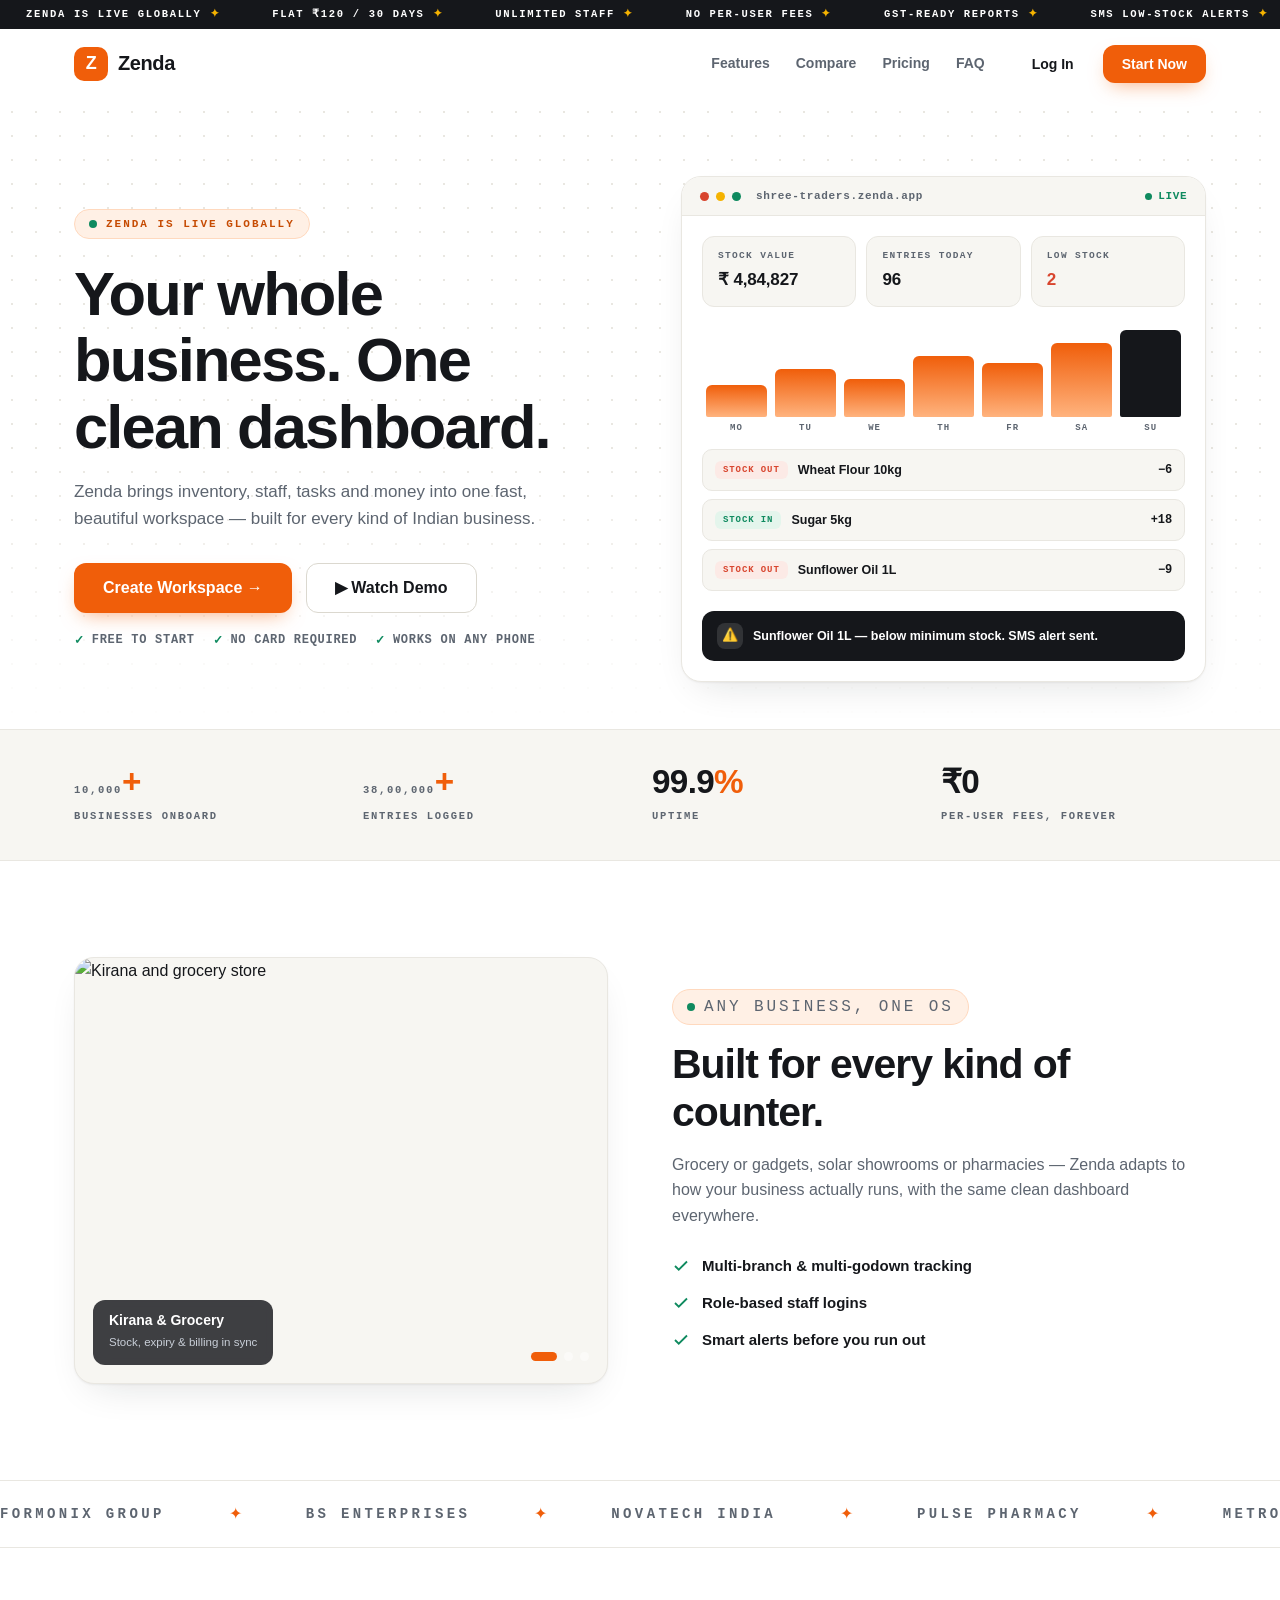
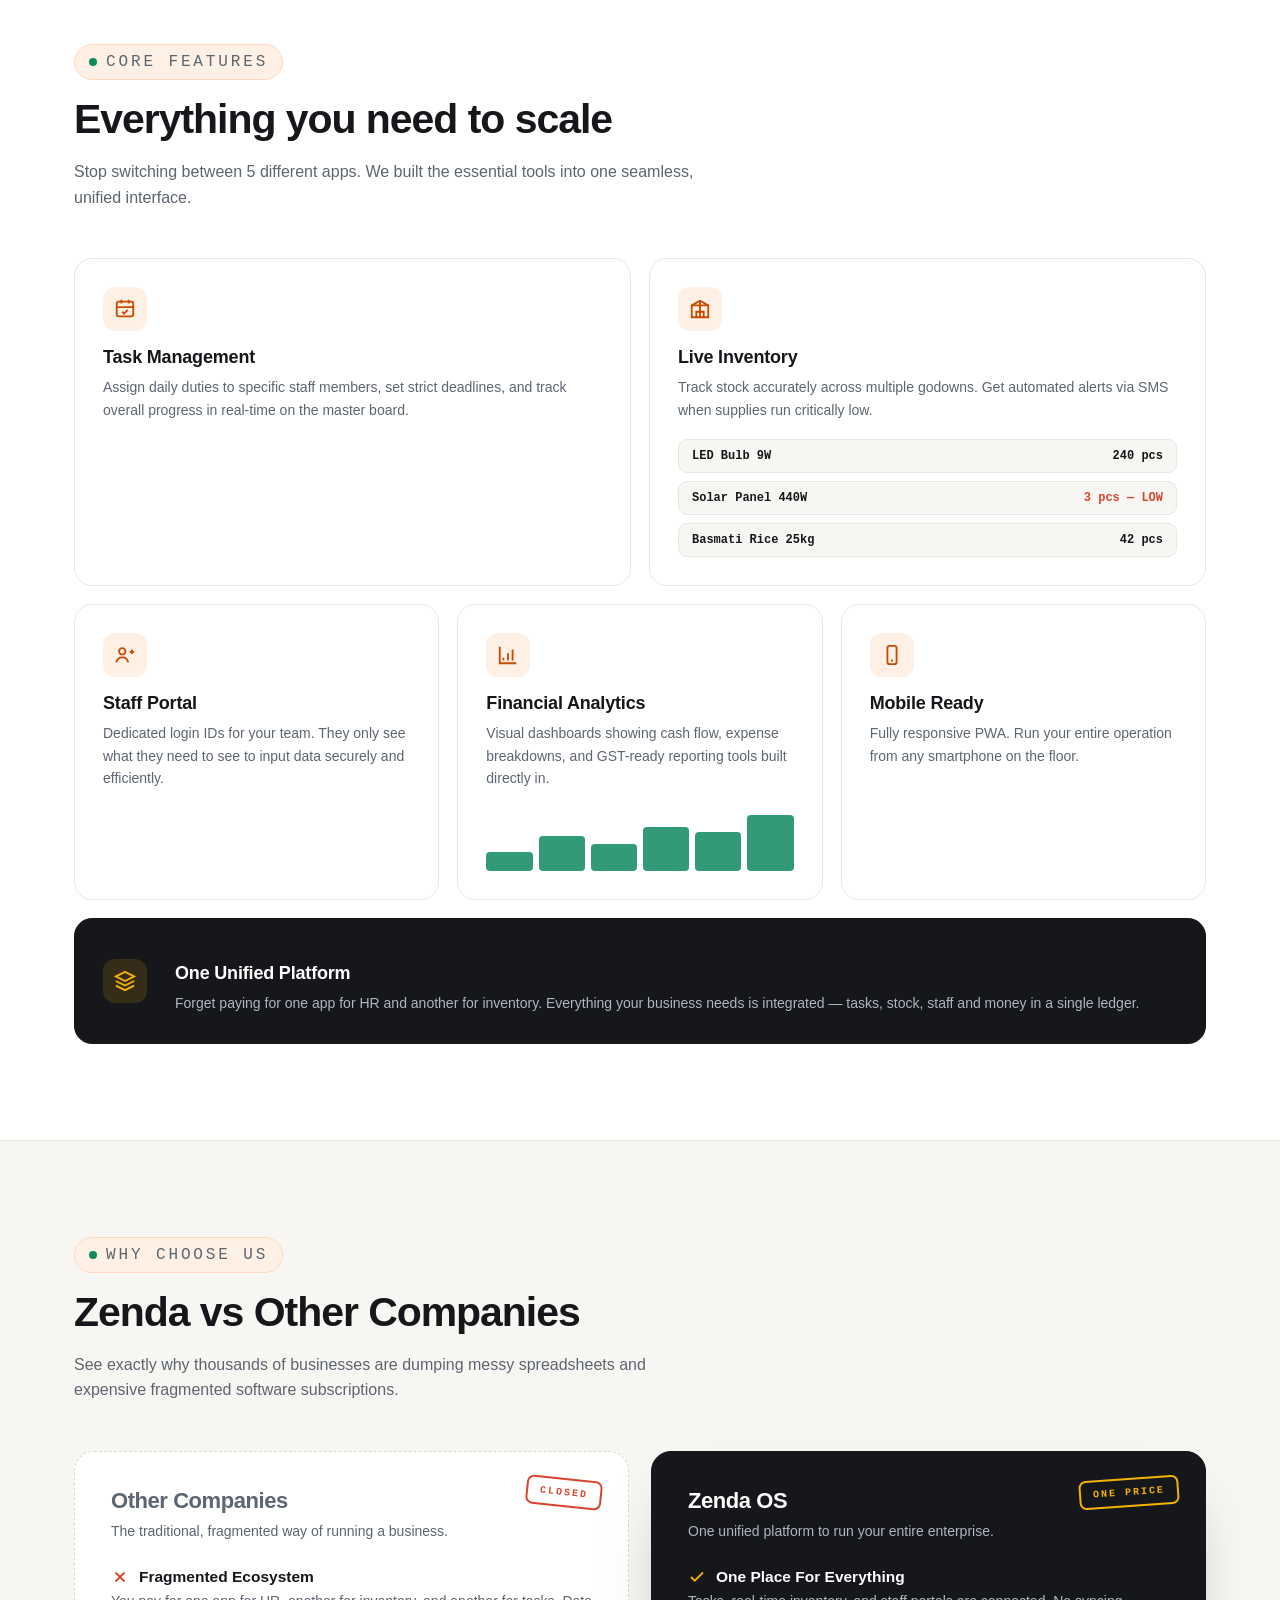
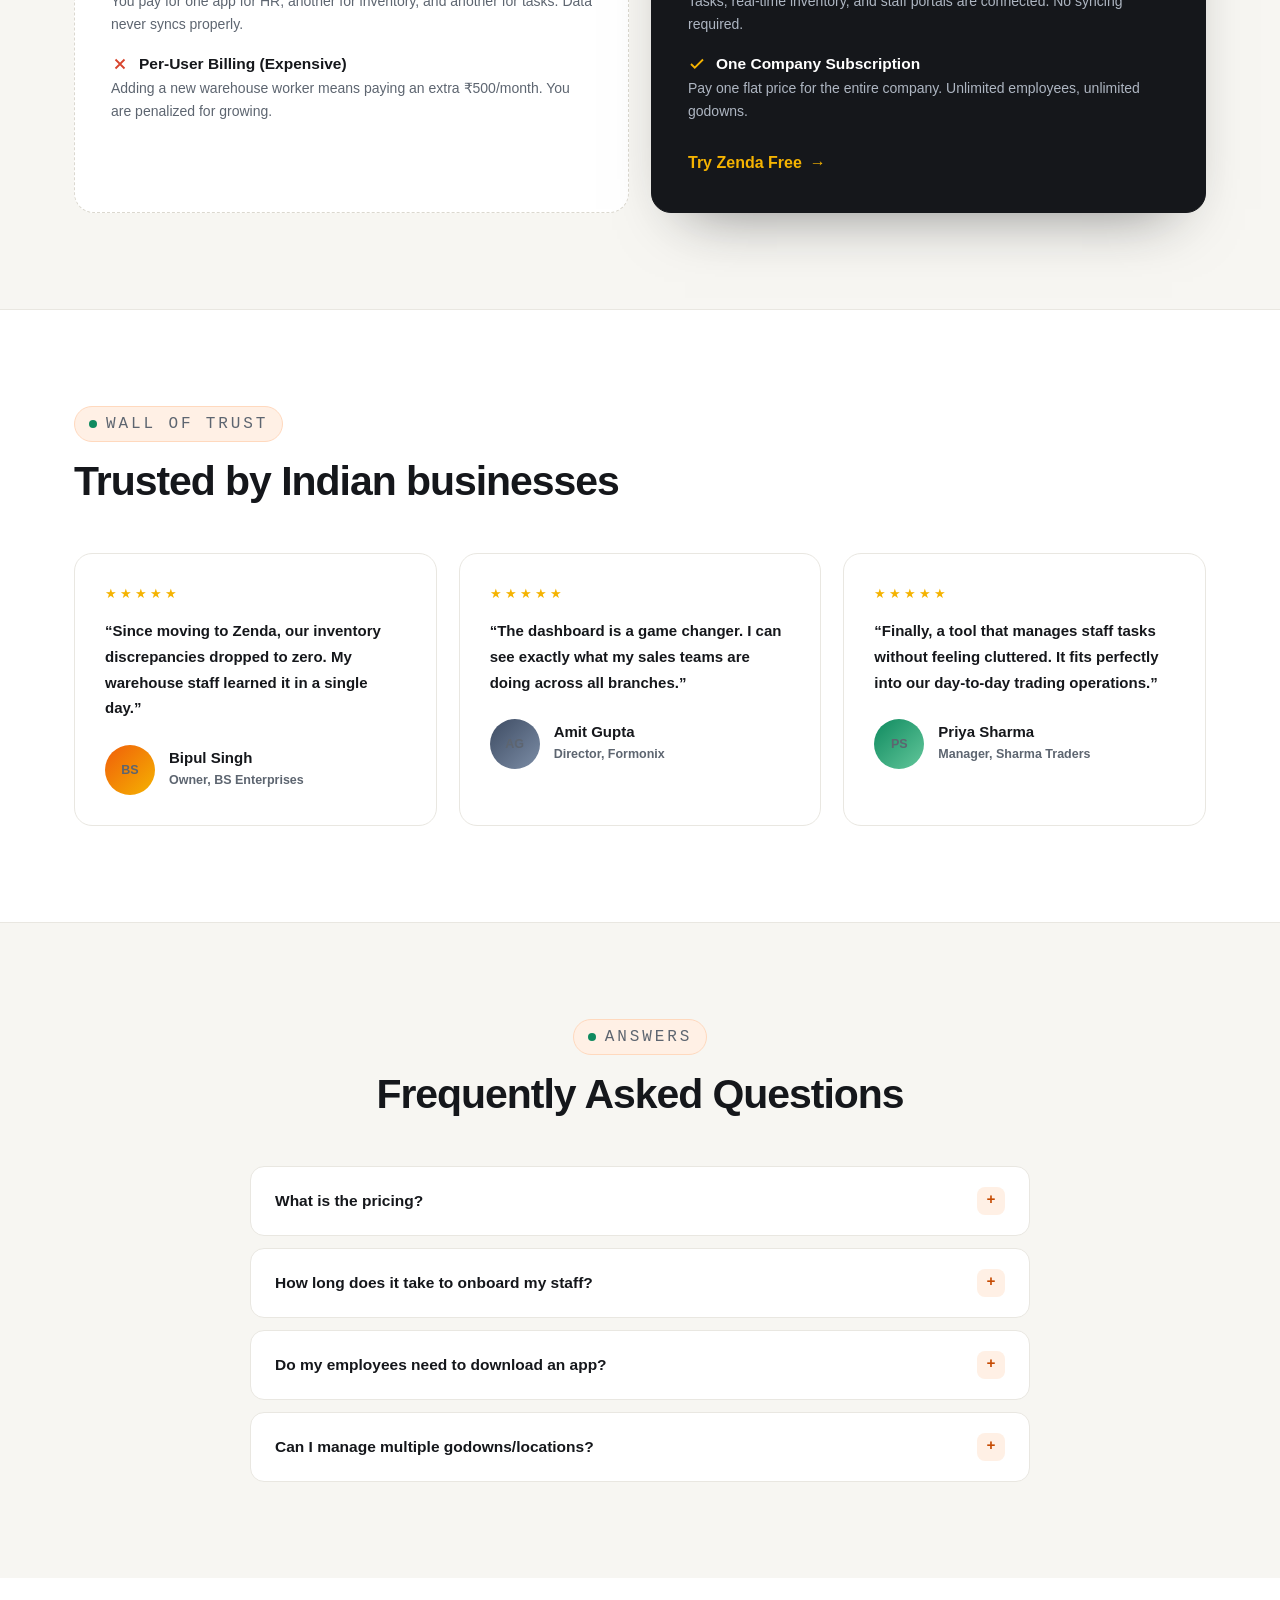
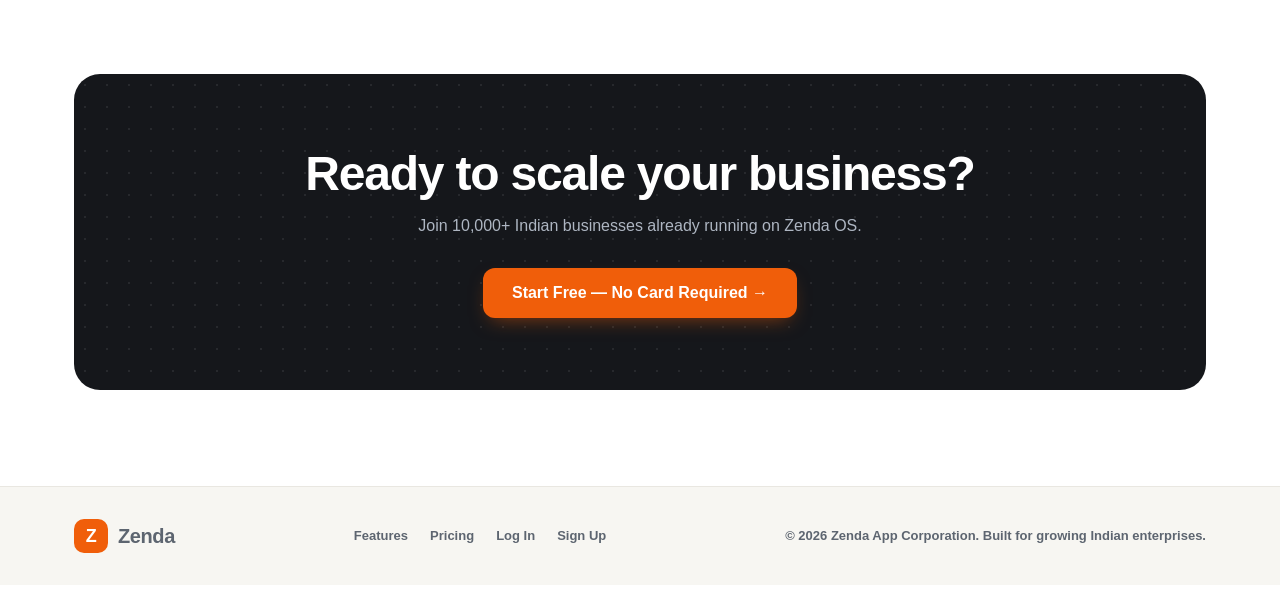
==== commit 34b2f326: "Update index.html" ====
--- a/index.html
+++ b/index.html
@@ -1,253 +1,270 @@
+<!-- ══════════════════════════════════════════════════════════════════
+     FILE: index.html — FULL REWRITE (v3)
+     CHANGES APPLIED:
+     • Clean white premium theme + upgraded type system
+       (Space Grotesk display / Manrope body / JetBrains Mono numerals)
+     • Favicon added (inline SVG "Z" mark)
+     • Removed rotating "ZENDA OS • LIVE" stamp
+     • Dashboard: cleaner & premium, generic workspace URL, live feed now
+       spans kirana + electronics + solar + pharmacy + hardware, and the
+       bottom notification ALWAYS shows one rotating alert (varied types)
+     • Removed Maa Lakshmi hero copy & "10,000+ Indian businesses" proof line
+     • Stat strip: proper display font + clean 2×2 responsive grid
+     • "Shop → empire" section replaced with generic all-business copy +
+       auto slideshow (kirana / electronics / solar) with dots & Ken Burns
+     • Features & Compare cleaned up + fully responsive
+     • "How Zenda Works" section removed entirely
+     • A little fun: scramble headline, dashboard tilt, icon wiggle,
+       marquees, count-ups — all reduced-motion safe
+═══════════════════════════════════════════════════════════════════ -->
 <!DOCTYPE html>
 <html lang="en">
 <head>
 <meta charset="UTF-8">
 <meta name="viewport" content="width=device-width, initial-scale=1.0">
 <title>Zenda OS | Business Management Software for Indian Shops & Enterprises</title>
-<link rel="stylesheet" href="https://cdn.jsdelivr.net/fontsource/fonts/sora@latest/latin-600-normal.min.css">
-<link rel="stylesheet" href="https://cdn.jsdelivr.net/fontsource/fonts/sora@latest/latin-700-normal.min.css">
-<link rel="stylesheet" href="https://cdn.jsdelivr.net/fontsource/fonts/sora@latest/latin-800-normal.min.css">
-<link rel="stylesheet" href="https://cdn.jsdelivr.net/fontsource/fonts/instrument-sans@latest/latin-400-normal.min.css">
-<link rel="stylesheet" href="https://cdn.jsdelivr.net/fontsource/fonts/instrument-sans@latest/latin-500-normal.min.css">
-<link rel="stylesheet" href="https://cdn.jsdelivr.net/fontsource/fonts/instrument-sans@latest/latin-600-normal.min.css">
-<link rel="stylesheet" href="https://cdn.jsdelivr.net/fontsource/fonts/instrument-sans@latest/latin-700-normal.min.css">
+<link rel="icon" href="data:image/svg+xml,%3Csvg xmlns='http://www.w3.org/2000/svg' viewBox='0 0 64 64'%3E%3Crect width='64' height='64' rx='14' fill='%23F05E0A'/%3E%3Ctext x='32' y='45' font-family='Arial,sans-serif' font-size='36' font-weight='800' fill='%23fff' text-anchor='middle'%3EZ%3C/text%3E%3C/svg%3E">
+<link rel="stylesheet" href="https://cdn.jsdelivr.net/fontsource/fonts/space-grotesk@latest/latin-500-normal.min.css">
+<link rel="stylesheet" href="https://cdn.jsdelivr.net/fontsource/fonts/space-grotesk@latest/latin-600-normal.min.css">
+<link rel="stylesheet" href="https://cdn.jsdelivr.net/fontsource/fonts/space-grotesk@latest/latin-700-normal.min.css">
+<link rel="stylesheet" href="https://cdn.jsdelivr.net/fontsource/fonts/manrope@latest/latin-400-normal.min.css">
+<link rel="stylesheet" href="https://cdn.jsdelivr.net/fontsource/fonts/manrope@latest/latin-500-normal.min.css">
+<link rel="stylesheet" href="https://cdn.jsdelivr.net/fontsource/fonts/manrope@latest/latin-600-normal.min.css">
+<link rel="stylesheet" href="https://cdn.jsdelivr.net/fontsource/fonts/manrope@latest/latin-700-normal.min.css">
+<link rel="stylesheet" href="https://cdn.jsdelivr.net/fontsource/fonts/manrope@latest/latin-800-normal.min.css">
 <link rel="stylesheet" href="https://cdn.jsdelivr.net/fontsource/fonts/jetbrains-mono@latest/latin-400-normal.min.css">
 <link rel="stylesheet" href="https://cdn.jsdelivr.net/fontsource/fonts/jetbrains-mono@latest/latin-600-normal.min.css">
 <link rel="stylesheet" href="https://cdn.jsdelivr.net/fontsource/fonts/jetbrains-mono@latest/latin-700-normal.min.css">
 <style>
 :root{
-  --paper:#F6F0E2;--cream:#FFFBF2;--ink:#1A1510;--mut:#6B5D4C;--line:#E6DAC2;--line2:#D8C7A5;
-  --saf:#E97C0E;--safd:#B85E04;--safs:#FCEBD2;--grn:#1E7A4C;--grns:#E1F1E6;--red:#C24327;--reds:#FBE7DE;--gold:#F0B429;
-  --fd:'Sora',sans-serif;--fb:'Instrument Sans',sans-serif;--fm:'JetBrains Mono',monospace;
-  --sh:0 1px 2px rgba(26,21,16,.06),0 14px 34px -14px rgba(26,21,16,.22);
+  --bg:#FFFFFF;--soft:#F7F6F2;--ink:#15171B;--mut:#5D6570;--line:#E9E7E1;--line2:#DBD8CF;
+  --acc:#F05E0A;--accd:#C64B03;--accs:#FFF0E5;--grn:#0F8A5F;--grns:#E4F5EC;--red:#D8452E;--reds:#FCEAE6;--gold:#F5B301;
+  --fd:'Space Grotesk',sans-serif;--fb:'Manrope',sans-serif;--fm:'JetBrains Mono',monospace;
+  --sh:0 1px 2px rgba(21,23,27,.05),0 16px 40px -18px rgba(21,23,27,.16);
 }
 *{margin:0;padding:0;box-sizing:border-box}
 html{scroll-behavior:smooth}
-body{font-family:var(--fb);color:var(--ink);background:var(--paper) repeating-linear-gradient(180deg,transparent 0 34px,rgba(184,94,4,.05) 34px 35px);line-height:1.6;overflow-x:hidden}
-body::before{content:"";position:fixed;inset:0;pointer-events:none;z-index:60;opacity:.05;background-image:url("data:image/svg+xml,%3Csvg xmlns='http://www.w3.org/2000/svg' width='140' height='140'%3E%3Cfilter id='n'%3E%3CfeTurbulence type='fractalNoise' baseFrequency='.9' numOctaves='2'/%3E%3C/filter%3E%3Crect width='140' height='140' filter='url(%23n)'/%3E%3C/svg%3E")}
+body{font-family:var(--fb);color:var(--ink);background:var(--bg);line-height:1.6;overflow-x:hidden}
 img{max-width:100%;display:block}
 a{color:inherit;text-decoration:none}
 .wrap{max-width:1180px;margin:0 auto;padding:0 24px}
-.skip{position:absolute;left:-999px;top:0;background:var(--ink);color:var(--paper);padding:10px 16px;z-index:99}
-.skip:focus{left:12px;top:12px}
-::selection{background:var(--saf);color:#fff}
+.skip{position:absolute;left:-999px;top:0;background:var(--ink);color:#fff;padding:10px 16px;z-index:99;border-radius:0 0 10px 0}
+.skip:focus{left:0}
+::selection{background:var(--acc);color:#fff}
 /* buttons */
-.btn{display:inline-flex;align-items:center;gap:10px;font:600 15px/1 var(--fb);padding:13px 22px;border-radius:12px;border:1.5px solid transparent;cursor:pointer;transition:transform .25s cubic-bezier(.2,.7,.2,1),box-shadow .25s,background .2s,color .2s}
+.btn{display:inline-flex;align-items:center;gap:10px;font:700 15px/1 var(--fb);padding:14px 24px;border-radius:12px;border:1.5px solid transparent;cursor:pointer;transition:transform .25s cubic-bezier(.2,.7,.2,1),box-shadow .25s,background .2s,color .2s}
 .btn:active{transform:scale(.97)}
-.btn-solid{background:var(--saf);color:#241300;box-shadow:0 6px 18px -8px rgba(233,124,14,.7)}
-.btn-solid:hover{background:var(--safd);color:#fff;transform:translateY(-2px)}
-.btn-line{border-color:var(--ink);color:var(--ink)}
-.btn-line:hover{background:var(--ink);color:var(--paper);transform:translateY(-2px)}
+.btn-solid{background:var(--acc);color:#fff;box-shadow:0 8px 20px -8px rgba(240,94,10,.55)}
+.btn-solid:hover{background:var(--accd);transform:translateY(-2px)}
+.btn-line{border-color:var(--line2);color:var(--ink);background:#fff}
+.btn-line:hover{border-color:var(--ink);transform:translateY(-2px)}
 .btn-lg{padding:16px 28px;font-size:16px}
 .btn-ghost{color:var(--ink)}
-.btn-ghost:hover{color:var(--safd)}
-.btn:focus-visible,a:focus-visible,button:focus-visible{outline:3px solid var(--saf);outline-offset:2px}
+.btn-ghost:hover{color:var(--accd)}
+.btn:focus-visible,a:focus-visible,button:focus-visible{outline:3px solid var(--acc);outline-offset:2px}
 /* ticker */
-.topbar{background:var(--ink);color:var(--paper);overflow:hidden;font:600 11px/1 var(--fm);letter-spacing:.14em}
-.topbar .mq-track{display:flex;gap:0;width:max-content;animation:mq 30s linear infinite;padding:9px 0}
+.topbar{background:var(--ink);color:#fff;overflow:hidden;font:600 10.5px/1 var(--fm);letter-spacing:.16em}
+.topbar .mq-track{display:flex;width:max-content;animation:mq 32s linear infinite;padding:9px 0}
 .topbar span{padding:0 26px;white-space:nowrap}
 .topbar i{color:var(--gold);font-style:normal}
 @keyframes mq{to{transform:translateX(-50%)}}
 /* nav */
-.nav{position:sticky;top:0;z-index:50;background:rgba(246,240,226,.86);backdrop-filter:blur(12px);border-bottom:1px solid transparent;transition:border-color .3s,box-shadow .3s}
-.nav.scrolled{border-color:var(--line);box-shadow:0 8px 24px -18px rgba(26,21,16,.35)}
+.nav{position:sticky;top:0;z-index:50;background:rgba(255,255,255,.85);backdrop-filter:blur(14px);border-bottom:1px solid transparent;transition:border-color .3s,box-shadow .3s}
+.nav.scrolled{border-color:var(--line);box-shadow:0 10px 30px -22px rgba(21,23,27,.3)}
 .nav-in{display:flex;align-items:center;gap:28px;height:70px}
-.logo{display:flex;align-items:center;gap:10px;font:800 20px var(--fd)}
-.logo-z{width:34px;height:34px;border-radius:9px;background:var(--ink);color:var(--gold);display:grid;place-items:center;font:800 18px var(--fd);transform:rotate(-4deg);transition:transform .3s}
-.logo:hover .logo-z{transform:rotate(4deg) scale(1.06)}
-.links{display:flex;gap:26px;margin-left:auto;font-weight:600;font-size:14.5px}
-.links a{position:relative;padding:6px 0}
-.links a::after{content:"";position:absolute;left:0;bottom:0;width:0;height:2px;background:var(--saf);transition:width .3s}
+.logo{display:flex;align-items:center;gap:10px;font:700 20px var(--fd);letter-spacing:-.02em}
+.logo-z{width:34px;height:34px;border-radius:10px;background:var(--acc);color:#fff;display:grid;place-items:center;font:700 18px var(--fd);transition:transform .3s cubic-bezier(.2,.7,.2,1)}
+.logo:hover .logo-z{transform:rotate(-8deg) scale(1.06)}
+.links{display:flex;gap:26px;margin-left:auto;font-weight:700;font-size:14px}
+.links a{position:relative;padding:6px 0;color:var(--mut)}
+.links a:hover{color:var(--ink)}
+.links a::after{content:"";position:absolute;left:0;bottom:0;width:0;height:2px;background:var(--acc);border-radius:2px;transition:width .3s}
 .links a:hover::after{width:100%}
 .nav-cta{display:flex;gap:10px}
 .nav-cta .btn{padding:11px 18px;font-size:14px}
 .burger{display:none;margin-left:auto;background:none;border:0;cursor:pointer;width:42px;height:42px;flex-direction:column;gap:6px;align-items:center;justify-content:center}
-.burger span{width:22px;height:2px;background:var(--ink);transition:.3s}
+.burger span{width:22px;height:2px;background:var(--ink);border-radius:2px;transition:.3s}
 /* hero */
-.hero{padding:72px 0 40px}
-.hero-grid{display:grid;grid-template-columns:1.05fr .95fr;gap:56px;align-items:center}
-.kicker{display:inline-flex;align-items:center;gap:10px;font:700 11px var(--fm);letter-spacing:.2em;color:var(--safd);text-transform:uppercase;background:var(--safs);border:1px solid var(--line2);padding:8px 14px;border-radius:999px}
+.hero{padding:76px 0 48px;position:relative}
+.hero::before{content:"";position:absolute;inset:0;background-image:radial-gradient(var(--line) 1px,transparent 1px);background-size:24px 24px;mask-image:linear-gradient(#000 55%,transparent);pointer-events:none}
+.hero-grid{display:grid;grid-template-columns:1.02fr .98fr;gap:60px;align-items:center;position:relative}
+.kicker{display:inline-flex;align-items:center;gap:9px;font:700 11px var(--fm);letter-spacing:.18em;color:var(--accd);text-transform:uppercase;background:var(--accs);border:1px solid #FFD9BE;padding:8px 14px;border-radius:999px}
 .k-dot{width:8px;height:8px;border-radius:50%;background:var(--grn);animation:pulse 1.6s infinite}
-@keyframes pulse{50%{box-shadow:0 0 0 6px rgba(30,122,76,.18)}}
-.h1{font:800 clamp(2.5rem,5vw,4.1rem)/1.06 var(--fd);letter-spacing:-.02em;margin:22px 0 20px;min-height:1.06em}
-.lead{font-size:17.5px;color:var(--mut);max-width:52ch}
-.lead b{color:var(--ink)}
-.hero-cta{display:flex;gap:14px;margin:30px 0 26px;flex-wrap:wrap}
-.hero-proof{display:flex;align-items:center;gap:14px;font-size:13.5px;color:var(--mut)}
-.hero-proof .avs{display:flex}
-.hero-proof img{width:38px;height:38px;border-radius:50%;border:2.5px solid var(--paper);object-fit:cover}
-.hero-proof .avs img+img{margin-left:-12px}
-.hero-proof b{color:var(--ink)}
+@keyframes pulse{50%{box-shadow:0 0 0 6px rgba(15,138,95,.15)}}
+.h1{font:700 clamp(2.5rem,4.8vw,3.9rem)/1.08 var(--fd);letter-spacing:-.03em;margin:22px 0 18px;min-height:1.08em}
+.h1 .hl{color:var(--acc)}
+.lead{font-size:17px;color:var(--mut);max-width:50ch;font-weight:500}
+.hero-cta{display:flex;gap:14px;margin:30px 0 20px;flex-wrap:wrap}
+.hero-mini{display:flex;gap:18px;flex-wrap:wrap;font:600 12px var(--fm);letter-spacing:.06em;color:var(--mut)}
+.hero-mini span{display:flex;gap:7px;align-items:center}
+.hero-mini i{color:var(--grn);font-style:normal}
 /* dashboard mock */
-.hero-dash{position:relative}
-.dash{background:var(--cream);border:1.5px solid var(--line2);border-radius:18px;box-shadow:var(--sh);overflow:hidden;transform:rotate(1.2deg)}
-.dash-bar{display:flex;align-items:center;gap:7px;padding:12px 16px;border-bottom:1.5px dashed var(--line2);font:600 11px var(--fm);letter-spacing:.08em;color:var(--mut)}
-.d-dot{width:10px;height:10px;border-radius:50%}
+.hero-dash{position:relative;perspective:1100px}
+.dash{background:#fff;border:1px solid var(--line);border-radius:20px;box-shadow:var(--sh);overflow:hidden;transition:transform .25s ease;will-change:transform}
+.dash-bar{display:flex;align-items:center;gap:7px;padding:13px 18px;border-bottom:1px solid var(--line);font:600 11px var(--fm);letter-spacing:.06em;color:var(--mut);background:var(--soft)}
+.d-dot{width:9px;height:9px;border-radius:50%}
 .d-dot.r{background:var(--red)}.d-dot.y{background:var(--gold)}.d-dot.g{background:var(--grn)}
 .dash-title{margin-left:8px}
-.live{margin-left:auto;color:var(--grn);animation:pulse 1.6s infinite}
-.dash-body{padding:18px}
+.live{margin-left:auto;display:flex;align-items:center;gap:6px;color:var(--grn);font-weight:700}
+.live i{width:7px;height:7px;border-radius:50%;background:var(--grn);animation:pulse 1.6s infinite}
+.dash-body{padding:20px}
 .dash-kpis{display:grid;grid-template-columns:repeat(3,1fr);gap:10px}
-.kpi{background:var(--paper);border:1px solid var(--line);border-radius:12px;padding:12px 14px}
-.kpi span{display:block;font:600 10px var(--fm);letter-spacing:.12em;color:var(--mut);text-transform:uppercase;margin-bottom:6px}
-.kpi b{font:700 17px var(--fm)}
+.kpi{background:var(--soft);border:1px solid var(--line);border-radius:12px;padding:13px 15px}
+.kpi span{display:block;font:600 9.5px var(--fm);letter-spacing:.14em;color:var(--mut);text-transform:uppercase;margin-bottom:6px}
+.kpi b{font:700 17px var(--fd);letter-spacing:-.01em}
 .kpi b.warn{color:var(--red)}
-.chart{display:flex;align-items:flex-end;gap:8px;height:96px;margin:16px 4px 6px}
-.chart i{flex:1;background:linear-gradient(180deg,var(--saf),var(--gold));border-radius:6px 6px 2px 2px;height:8%;transition:height 1s cubic-bezier(.2,.7,.2,1)}
+.chart{display:flex;align-items:flex-end;gap:8px;height:92px;margin:18px 4px 6px}
+.chart i{flex:1;background:linear-gradient(180deg,var(--acc),#FFB37E);border-radius:6px 6px 2px 2px;height:8%;transition:height 1s cubic-bezier(.2,.7,.2,1)}
 .chart.in i{height:var(--h)}
 .chart i:nth-child(7){background:var(--ink)}
-.chart-lab{display:flex;gap:8px;margin:0 4px 14px;font:600 9px var(--fm);color:var(--mut);letter-spacing:.1em}
+.chart-lab{display:flex;gap:8px;margin:0 4px 16px;font:600 9px var(--fm);color:var(--mut);letter-spacing:.12em}
 .chart-lab span{flex:1;text-align:center}
 .feed{list-style:none;display:flex;flex-direction:column;gap:8px}
-.feed li{display:flex;align-items:center;gap:10px;background:var(--paper);border:1px solid var(--line);border-radius:10px;padding:9px 12px;font-size:12.5px;animation:slidein .5s cubic-bezier(.2,.7,.2,1)}
+.feed li{display:flex;align-items:center;gap:10px;background:var(--soft);border:1px solid var(--line);border-radius:10px;padding:10px 12px;font-size:12.5px;font-weight:600;animation:slidein .5s cubic-bezier(.2,.7,.2,1)}
 @keyframes slidein{from{opacity:0;transform:translateY(-10px)}}
-.feed .tag{font:700 9.5px var(--fm);letter-spacing:.08em;padding:4px 8px;border-radius:6px}
+.feed .tag{font:700 9px var(--fm);letter-spacing:.1em;padding:4px 8px;border-radius:6px;flex:none}
 .tag.in{background:var(--grns);color:var(--grn)}
 .tag.out{background:var(--reds);color:var(--red)}
-.feed b{font-weight:600}
 .feed .q{margin-left:auto;font:700 12px var(--fm)}
-.dash-toast{position:absolute;left:18px;right:18px;bottom:16px;background:var(--ink);color:var(--paper);border-left:4px solid var(--gold);border-radius:10px;padding:11px 14px;font-size:12.5px;transform:translateY(140%);transition:transform .5s cubic-bezier(.2,.7,.2,1)}
-.dash-toast.show{transform:none}
-.stamp{position:absolute;top:-46px;right:-30px;width:118px;height:118px;animation:spin 16s linear infinite;z-index:2}
-@keyframes spin{to{transform:rotate(360deg)}}
-.stamp text{font:700 11.5px var(--fm);letter-spacing:.24em;fill:var(--safd)}
-.stamp .core{font:800 34px var(--fd);fill:var(--ink)}
+.dash-note{display:flex;gap:10px;align-items:center;margin:0 20px 20px;background:var(--ink);color:#fff;border-radius:12px;padding:12px 15px;font-size:12.5px;font-weight:600;transition:opacity .35s,transform .35s}
+.dash-note.swap{opacity:0;transform:translateY(8px)}
+.dash-note .ni{flex:none;width:26px;height:26px;border-radius:8px;background:rgba(255,255,255,.12);display:grid;place-items:center;font-size:13px}
 /* stat strip */
-.strip{border-top:1.5px solid var(--line2);border-bottom:1.5px solid var(--line2);background:var(--cream)}
-.strip-in{display:grid;grid-template-columns:repeat(4,1fr);gap:20px;padding:30px 24px}
-.strip b{font:700 26px var(--fm);display:block}
-.strip b em{color:var(--safd);font-style:normal}
-.strip span{font:600 11px var(--fm);letter-spacing:.14em;color:var(--mut);text-transform:uppercase}
-/* transform */
-.transform{padding:96px 0}
-.t-grid{display:grid;grid-template-columns:1fr 1fr;gap:60px;align-items:center}
-.t-photo{position:relative}
-.t-photo img{border-radius:18px;border:1.5px solid var(--line2);box-shadow:var(--sh)}
-.plate{position:absolute;left:22px;bottom:22px;background:var(--ink);color:var(--gold);font:700 13px var(--fm);letter-spacing:.16em;padding:12px 18px;border-radius:10px;overflow:hidden;height:44px}
-.plate span{position:absolute;left:18px;transition:transform .5s cubic-bezier(.2,.7,.2,1),opacity .4s;white-space:nowrap}
-.plate span:nth-child(2){transform:translateY(120%);opacity:0}
-.plate.flip span:nth-child(1){transform:translateY(-120%);opacity:0}
-.plate.flip span:nth-child(2){transform:none;opacity:1}
-.t-copy h2,.sec-h h2{font:800 clamp(1.9rem,3.4vw,2.8rem)/1.12 var(--fd);letter-spacing:-.015em;margin:16px 0 18px}
-.t-copy p{color:var(--mut);font-size:16.5px}
-.t-list{list-style:none;margin-top:24px;display:flex;flex-direction:column;gap:12px}
-.t-list li{display:flex;gap:12px;align-items:flex-start;font-weight:600}
-.t-list svg{flex:none;margin-top:2px;color:var(--grn)}
+.strip{border-block:1px solid var(--line);background:var(--soft)}
+.strip-in{display:grid;grid-template-columns:repeat(4,1fr);gap:24px;padding:34px 24px}
+.strip b{font:700 clamp(1.5rem,2.6vw,2.2rem)/1.1 var(--fd);letter-spacing:-.02em;display:block}
+.strip b em{color:var(--acc);font-style:normal}
+.strip span{font:600 10.5px var(--fm);letter-spacing:.16em;color:var(--mut);text-transform:uppercase}
+/* showcase / slideshow */
+.show-sec{padding:96px 0}
+.show-grid{display:grid;grid-template-columns:1fr 1fr;gap:64px;align-items:center}
+.show{position:relative;border-radius:20px;overflow:hidden;border:1px solid var(--line);box-shadow:var(--sh);aspect-ratio:4/3.2;background:var(--soft)}
+.show img{position:absolute;inset:0;width:100%;height:100%;object-fit:cover;opacity:0;transform:scale(1.06);transition:opacity .9s ease,transform 1s ease}
+.show img.on{opacity:1;transform:scale(1);animation:kb 9s ease-in-out infinite alternate}
+@keyframes kb{to{transform:scale(1.07)}}
+.show-cap{position:absolute;left:18px;bottom:18px;background:rgba(21,23,27,.82);backdrop-filter:blur(8px);color:#fff;border-radius:12px;padding:12px 16px;transition:opacity .3s,transform .3s}
+.show-cap.swap{opacity:0;transform:translateY(8px)}
+.show-cap b{font:700 14px var(--fd);display:block}
+.show-cap span{font-size:11.5px;color:#C9CFD8}
+.show-dots{position:absolute;right:18px;bottom:22px;display:flex;gap:7px}
+.show-dots button{width:9px;height:9px;border-radius:99px;border:0;background:rgba(255,255,255,.45);cursor:pointer;transition:.3s;padding:0}
+.show-dots button.on{width:26px;background:var(--acc)}
+.show-copy h2,.sec-h h2{font:700 clamp(1.8rem,3.2vw,2.6rem)/1.15 var(--fd);letter-spacing:-.025em;margin:16px 0 16px}
+.show-copy p{color:var(--mut);font-size:16px;font-weight:500}
+.t-list{list-style:none;margin-top:26px;display:flex;flex-direction:column;gap:13px}
+.t-list li{display:flex;gap:12px;align-items:flex-start;font-weight:700;font-size:15px}
+.t-list svg{flex:none;margin-top:3px;color:var(--grn)}
 /* brands marquee */
-.brands{padding:10px 0 26px}
-.brands .mq{overflow:hidden;border-block:1.5px dashed var(--line2);padding:18px 0}
-.brands .mq-track{display:flex;width:max-content;animation:mq 26s linear infinite;gap:64px}
-.brands span{font:700 15px var(--fm);letter-spacing:.22em;color:var(--mut);white-space:nowrap}
-.brands i{color:var(--saf);font-style:normal}
+.brands .mq{overflow:hidden;border-block:1px solid var(--line);padding:20px 0;background:#fff}
+.brands .mq-track{display:flex;width:max-content;animation:mq 26s linear infinite;gap:64px;align-items:center}
+.brands span{font:700 14px var(--fm);letter-spacing:.24em;color:var(--mut);white-space:nowrap}
+.brands i{color:var(--acc);font-style:normal}
 /* features bento */
-.features{padding:90px 0}
+.features{padding:96px 0}
 .sec-h{max-width:640px;margin-bottom:48px}
-.sec-h p{color:var(--mut);font-size:16.5px}
+.sec-h p{color:var(--mut);font-size:16px;font-weight:500}
 .bento{display:grid;grid-template-columns:repeat(6,1fr);gap:18px}
-.b-card{background:var(--cream);border:1.5px solid var(--line);border-radius:16px;padding:28px;position:relative;overflow:hidden;transition:transform .35s cubic-bezier(.2,.7,.2,1),box-shadow .35s,border-color .3s}
-.b-card:hover{transform:translateY(-6px);box-shadow:var(--sh);border-color:var(--line2)}
-.b-card h3{font:700 19px var(--fd);margin:16px 0 8px}
-.b-card p{color:var(--mut);font-size:14.5px}
-.b-ico{width:44px;height:44px;border-radius:12px;background:var(--safs);color:var(--safd);display:grid;place-items:center;transition:transform .35s}
-.b-card:hover .b-ico{transform:rotate(-8deg) scale(1.08)}
+.b-card{background:#fff;border:1px solid var(--line);border-radius:18px;padding:28px;transition:transform .35s cubic-bezier(.2,.7,.2,1),box-shadow .35s,border-color .3s}
+.b-card:hover{transform:translateY(-5px);box-shadow:var(--sh);border-color:var(--line2)}
+.b-card h3{font:700 18px var(--fd);letter-spacing:-.01em;margin:16px 0 8px}
+.b-card p{color:var(--mut);font-size:14px;font-weight:500}
+.b-ico{width:44px;height:44px;border-radius:12px;background:var(--accs);color:var(--accd);display:grid;place-items:center;transition:transform .35s cubic-bezier(.2,.7,.2,1)}
+.b-card:hover .b-ico{transform:rotate(-8deg) scale(1.1)}
 .b-a{grid-column:span 3}.b-b{grid-column:span 3}.b-c{grid-column:span 2}.b-d{grid-column:span 2}.b-e{grid-column:span 2}.b-f{grid-column:span 6}
 .b-b .mini{margin-top:18px;display:flex;flex-direction:column;gap:8px}
-.b-b .mini div{display:flex;justify-content:space-between;font:600 12px var(--fm);background:var(--paper);border:1px solid var(--line);border-radius:8px;padding:8px 12px}
+.b-b .mini div{display:flex;justify-content:space-between;font:600 12px var(--fm);background:var(--soft);border:1px solid var(--line);border-radius:9px;padding:9px 13px}
 .b-b .mini em{font-style:normal;color:var(--red)}
 .b-d .bars{display:flex;gap:6px;align-items:flex-end;height:64px;margin-top:18px}
 .b-d .bars i{flex:1;background:var(--grn);border-radius:4px;height:var(--h);opacity:.85}
-.b-f{background:var(--ink);color:var(--paper);display:flex;align-items:center;gap:28px;border-color:var(--ink)}
-.b-f .b-ico{background:rgba(240,180,41,.15);color:var(--gold)}
-.b-f p{color:#C9BFAE}
-.b-f h3{color:var(--paper)}
+.b-f{background:var(--ink);color:#fff;display:flex;align-items:center;gap:28px;border-color:var(--ink)}
+.b-f .b-ico{background:rgba(245,179,1,.14);color:var(--gold)}
+.b-f p{color:#AEB6C2}
 /* compare */
-.compare{padding:90px 0;background:var(--cream);border-block:1.5px solid var(--line2)}
-.cmp{display:grid;grid-template-columns:1fr 1fr;gap:24px;margin-top:48px}
-.cmp-card{border-radius:18px;padding:36px;position:relative}
-.cmp-old{background:#EFE8D8;border:1.5px dashed var(--line2)}
-.cmp-new{background:var(--ink);color:var(--paper);border:1.5px solid var(--ink);box-shadow:0 24px 60px -30px rgba(26,21,16,.6)}
-.stamp2{position:absolute;top:26px;right:26px;font:800 12px var(--fm);letter-spacing:.24em;padding:8px 14px;border:2.5px solid var(--red);color:var(--red);border-radius:6px;transform:rotate(8deg)}
-.cmp-new .stamp2{border-color:var(--gold);color:var(--gold);transform:rotate(-6deg)}
-.cmp-card h3{font:800 22px var(--fd);margin-bottom:6px}
+.compare{padding:96px 0;background:var(--soft);border-block:1px solid var(--line)}
+.cmp{display:grid;grid-template-columns:1fr 1fr;gap:22px;margin-top:48px}
+.cmp-card{border-radius:20px;padding:36px;position:relative}
+.cmp-old{background:#fff;border:1px dashed var(--line2)}
+.cmp-new{background:var(--ink);color:#fff;border:1px solid var(--ink);box-shadow:0 30px 60px -34px rgba(21,23,27,.55)}
+.stamp2{position:absolute;top:26px;right:26px;font:700 10px var(--fm);letter-spacing:.2em;padding:7px 12px;border:2px solid var(--red);color:var(--red);border-radius:7px;transform:rotate(6deg)}
+.cmp-new .stamp2{border-color:var(--gold);color:var(--gold);transform:rotate(-4deg)}
+.cmp-card h3{font:700 22px var(--fd);margin-bottom:6px;letter-spacing:-.02em}
 .cmp-old h3{color:var(--mut)}
-.cmp-card>p{font-size:14px;color:var(--mut);margin-bottom:26px}
-.cmp-new>p{color:#C9BFAE}
+.cmp-card>p{font-size:14px;color:var(--mut);margin-bottom:26px;font-weight:500}
+.cmp-new>p{color:#AEB6C2}
 .cmp-list{list-style:none;display:flex;flex-direction:column;gap:20px}
 .cmp-list h4{font:700 15.5px var(--fd);margin-bottom:4px;display:flex;gap:10px;align-items:center}
-.cmp-list p{font-size:14px;color:var(--mut)}
-.cmp-new .cmp-list p{color:#C9BFAE}
+.cmp-list p{font-size:14px;color:var(--mut);font-weight:500}
+.cmp-new .cmp-list p{color:#AEB6C2}
 .cmp-old h4 svg{color:var(--red)}
 .cmp-new h4 svg{color:var(--gold)}
-.cmp-new a{display:inline-flex;margin-top:28px;color:var(--gold);font-weight:700;gap:8px}
+.cmp-new a{display:inline-flex;margin-top:28px;color:var(--gold);font-weight:800;gap:8px;transition:gap .3s}
 .cmp-new a:hover{gap:14px}
-.cmp-new a{transition:gap .3s}
-/* how */
-.how{padding:100px 0}
-.how-grid{display:grid;grid-template-columns:.9fr 1.1fr;gap:70px}
-.how-left{position:sticky;top:100px;align-self:start}
-.how-left img{border-radius:18px;border:1.5px solid var(--line2);box-shadow:var(--sh);margin-top:28px}
-.steps{display:flex;flex-direction:column;gap:0;position:relative}
-.step{display:grid;grid-template-columns:76px 1fr;gap:24px;padding:34px 0;border-left:2px dashed var(--line2);margin-left:37px;padding-left:44px;position:relative}
-.step::before{content:attr(data-n);position:absolute;left:-38px;top:30px;width:76px;height:76px;background:var(--cream);border:2px solid var(--ink);border-radius:16px;display:grid;place-items:center;font:800 24px var(--fm);color:var(--safd);transform:rotate(-5deg);transition:transform .3s}
-.step:hover::before{transform:rotate(3deg) scale(1.05)}
-.step h3{font:700 21px var(--fd);margin-bottom:8px}
-.step p{color:var(--mut);font-size:15.5px;max-width:46ch}
 /* voices */
-.voices{padding:90px 0;background:var(--cream);border-block:1.5px solid var(--line2)}
+.voices{padding:96px 0}
 .v-grid{display:grid;grid-template-columns:repeat(3,1fr);gap:22px;margin-top:48px}
-.v-card{background:var(--paper);border:1.5px solid var(--line);border-radius:16px;padding:30px;transition:transform .35s cubic-bezier(.2,.7,.2,1),box-shadow .35s}
-.v-card:nth-child(1){transform:rotate(-1.4deg)}
-.v-card:nth-child(2){transform:rotate(1deg) translateY(10px)}
-.v-card:nth-child(3){transform:rotate(-.6deg)}
+.v-card{background:#fff;border:1px solid var(--line);border-radius:18px;padding:30px;transition:transform .35s cubic-bezier(.2,.7,.2,1),box-shadow .35s}
+.v-card:nth-child(1){transform:rotate(-1.2deg)}
+.v-card:nth-child(2){transform:rotate(.8deg) translateY(8px)}
+.v-card:nth-child(3){transform:rotate(-.5deg)}
 .v-card:hover{transform:rotate(0) translateY(-6px);box-shadow:var(--sh)}
-.v-card q{font-size:15.5px;font-weight:500;quotes:"“" "”"}
+.v-card q{font-size:15px;font-weight:600;quotes:"“" "”"}
 .v-who{display:flex;gap:14px;align-items:center;margin-top:24px}
-.v-who img{width:52px;height:52px;border-radius:50%;object-fit:cover;border:2px solid var(--line2)}
+.v-ava{width:50px;height:50px;border-radius:50%;display:grid;place-items:center;font:700 15px var(--fd);color:#fff;flex:none}
+.g1{background:linear-gradient(135deg,#F05E0A,#F5B301)}
+.g2{background:linear-gradient(135deg,#0F8A5F,#63C79B)}
+.g3{background:linear-gradient(135deg,#3E4C63,#7C8DA6)}
 .v-who b{display:block;font:700 15px var(--fd)}
-.v-who span{font-size:12.5px;color:var(--mut)}
-.v-stars{color:var(--gold);letter-spacing:3px;margin-bottom:14px;font-size:14px}
+.v-who span{font-size:12.5px;color:var(--mut);font-weight:600}
+.v-stars{color:var(--gold);letter-spacing:3px;margin-bottom:14px;font-size:13px}
 /* faq */
-.faq{padding:96px 0}
-.faq-list{max-width:780px;margin:40px auto 0;display:flex;flex-direction:column;gap:14px}
-.qa{background:var(--cream);border:1.5px solid var(--line);border-radius:14px;overflow:hidden;transition:border-color .3s}
-.qa.open{border-color:var(--saf)}
-.qa button{width:100%;display:flex;justify-content:space-between;align-items:center;gap:16px;background:none;border:0;padding:20px 24px;font:700 16px var(--fd);color:var(--ink);cursor:pointer;text-align:left}
-.qa .pm{flex:none;width:28px;height:28px;border-radius:8px;background:var(--safs);color:var(--safd);display:grid;place-items:center;font:700 16px var(--fm);transition:transform .35s}
+.faq{padding:96px 0;background:var(--soft);border-top:1px solid var(--line)}
+.faq-list{max-width:780px;margin:40px auto 0;display:flex;flex-direction:column;gap:12px}
+.qa{background:#fff;border:1px solid var(--line);border-radius:14px;overflow:hidden;transition:border-color .3s}
+.qa.open{border-color:var(--acc)}
+.qa button{width:100%;display:flex;justify-content:space-between;align-items:center;gap:16px;background:none;border:0;padding:20px 24px;font:700 15.5px var(--fd);color:var(--ink);cursor:pointer;text-align:left}
+.qa .pm{flex:none;width:28px;height:28px;border-radius:8px;background:var(--accs);color:var(--accd);display:grid;place-items:center;font:700 15px var(--fm);transition:transform .35s}
 .qa.open .pm{transform:rotate(45deg)}
 .qa .a{max-height:0;overflow:hidden;transition:max-height .45s cubic-bezier(.2,.7,.2,1)}
-.qa .a p{padding:0 24px 22px;color:var(--mut);font-size:15px}
+.qa .a p{padding:0 24px 22px;color:var(--mut);font-size:14.5px;font-weight:500}
 /* cta */
-.cta{padding:40px 0 100px}
-.cta-in{background:var(--ink);color:var(--paper);border-radius:24px;padding:70px 40px;text-align:center;position:relative;overflow:hidden}
-.cta-in::before{content:"";position:absolute;inset:0;background:repeating-linear-gradient(180deg,transparent 0 30px,rgba(240,180,41,.06) 30px 31px)}
-.cta-in h2{font:800 clamp(2rem,4vw,3.2rem) var(--fd);margin-bottom:12px;position:relative}
-.cta-in p{color:#C9BFAE;position:relative}
+.cta{padding:96px 0}
+.cta-in{background:var(--ink);color:#fff;border-radius:26px;padding:72px 40px;text-align:center;position:relative;overflow:hidden}
+.cta-in::before{content:"";position:absolute;inset:0;background-image:radial-gradient(rgba(255,255,255,.08) 1px,transparent 1px);background-size:22px 22px}
+.cta-in h2{font:700 clamp(1.9rem,3.8vw,3rem) var(--fd);letter-spacing:-.025em;margin-bottom:12px;position:relative}
+.cta-in p{color:#AEB6C2;position:relative;font-weight:500}
 .cta-in .btn{margin-top:30px;position:relative}
 /* footer */
-footer{border-top:1.5px solid var(--line2);padding:34px 0;background:var(--cream)}
-.foot{display:flex;justify-content:space-between;gap:20px;align-items:center;flex-wrap:wrap;font-size:13.5px;color:var(--mut)}
-.foot nav{display:flex;gap:22px;font-weight:600}
-.foot a:hover{color:var(--safd)}
+footer{border-top:1px solid var(--line);padding:32px 0;background:var(--soft)}
+.foot{display:flex;justify-content:space-between;gap:20px;align-items:center;flex-wrap:wrap;font-size:13px;color:var(--mut);font-weight:600}
+.foot nav{display:flex;gap:22px;font-weight:700}
+.foot a:hover{color:var(--accd)}
 /* reveal */
-.rv{opacity:0;transform:translateY(26px);transition:opacity .8s ease,transform .8s cubic-bezier(.2,.7,.2,1)}
+.rv{opacity:0;transform:translateY(24px);transition:opacity .8s ease,transform .8s cubic-bezier(.2,.7,.2,1)}
 .rv.in{opacity:1;transform:none}
-@media(max-width:960px){
-  .hero-grid,.t-grid,.how-grid,.cmp{grid-template-columns:1fr}
-  .how-left{position:static}
+/* responsive */
+@media(max-width:980px){
+  .hero-grid,.show-grid{grid-template-columns:1fr;gap:44px}
   .bento{grid-template-columns:1fr 1fr}
   .b-a,.b-b,.b-c,.b-d,.b-e{grid-column:span 1}
   .b-f{grid-column:span 2}
-  .v-grid{grid-template-columns:1fr}
-  .v-card:nth-child(2){transform:rotate(1deg)}
-  .strip-in{grid-template-columns:1fr 1fr}
-  .links{display:none;position:absolute;top:70px;left:0;right:0;background:var(--cream);flex-direction:column;padding:24px;gap:18px;border-bottom:1.5px solid var(--line2)}
+  .v-grid{grid-template-columns:1fr;max-width:560px;margin-inline:auto}
+  .v-card:nth-child(2){transform:rotate(.8deg)}
+  .cmp{grid-template-columns:1fr}
+  .links{display:none;position:absolute;top:70px;left:0;right:0;background:#fff;flex-direction:column;padding:24px;gap:18px;border-bottom:1px solid var(--line);box-shadow:var(--sh)}
   .links.open{display:flex}
   .burger{display:flex}
   .nav-cta{display:none}
-  .stamp{right:6px;top:-40px}
 }
-@media(max-width:640px){.bento{grid-template-columns:1fr}.b-f{grid-column:span 1}.strip-in{grid-template-columns:1fr 1fr;gap:14px}}
-@media(prefers-reduced-motion:reduce){*,*::before,*::after{animation:none!important;transition:none!important}.rv{opacity:1;transform:none}.chart i{height:var(--h)}}
+@media(max-width:720px){
+  .strip-in{grid-template-columns:1fr 1fr;gap:22px 16px;padding:28px 24px}
+  .bento{grid-template-columns:1fr}
+  .b-f{grid-column:span 1;flex-direction:column;align-items:flex-start;gap:16px}
+  .dash-kpis{grid-template-columns:1fr 1fr 1fr;gap:8px}
+  .kpi{padding:11px 10px}
+  .kpi b{font-size:14px}
+  .hero{padding-top:52px}
+}
+@media(prefers-reduced-motion:reduce){*,*::before,*::after{animation:none!important;transition:none!important}.rv{opacity:1;transform:none}.chart i{height:var(--h)}.show img.on{transform:none}}
 </style>
 </head>
 <body>
@@ -259,7 +276,7 @@
   <div class="wrap nav-in">
     <a class="logo" href="index.html"><span class="logo-z">Z</span>Zenda</a>
     <nav class="links" id="links" aria-label="Primary">
-      <a href="#features">Features</a><a href="#comparison">Compare</a><a href="#workflow">How it Works</a><a href="subscription.html">Pricing</a><a href="#faq">FAQ</a>
+      <a href="#features">Features</a><a href="#comparison">Compare</a><a href="subscription.html">Pricing</a><a href="#faq">FAQ</a>
     </nav>
     <div class="nav-cta"><a class="btn btn-ghost" href="login.html">Log In</a><a class="btn btn-solid" href="signup.html">Start Now</a></div>
     <button class="burger" id="burger" aria-label="Menu" aria-expanded="false"><span></span><span></span><span></span></button>
@@ -272,33 +289,23 @@
   <div class="wrap hero-grid">
     <div>
       <p class="kicker rv in"><span class="k-dot"></span>Zenda is live globally</p>
-      <h1 class="h1" id="h1" data-text="Scale your business empire from one place.">Scale your business empire from one place.</h1>
-      <p class="lead rv">Watch <b>Maa Lakshmi Store</b> transform into <b>Maa Lakshmi Enterprises</b>. Zenda gives you the digital tools to upgrade your local shop into a fully scalable, multi-branch business operation.</p>
+      <h1 class="h1" id="h1" data-text="Your whole business. One clean dashboard.">Your whole business. One clean dashboard.</h1>
+      <p class="lead rv">Zenda brings inventory, staff, tasks and money into one fast, beautiful workspace — built for every kind of Indian business.</p>
       <div class="hero-cta rv">
         <a class="btn btn-solid btn-lg" href="signup.html">Create Workspace →</a>
         <a class="btn btn-line btn-lg" href="https://www.youtube.com/watch?v=Wzp8F9NJv3Y" target="_blank" rel="noopener">▶ Watch Demo</a>
       </div>
-      <div class="hero-proof rv">
-        <span class="avs">
-          <img src="https://image.qwenlm.ai/public_source/164c3737-79b2-4d74-a40f-5c3b5a6e8f69/1620843ad-450c-4504-8069-4c092b662c85.png" alt="Bipul Singh">
-          <img src="https://image.qwenlm.ai/public_source/164c3737-79b2-4d74-a40f-5c3b5a6e8f69/171f2bd87-4ef5-43a5-bfaa-7889bf543ab8.png" alt="Priya Sharma">
-          <img src="https://image.qwenlm.ai/public_source/164c3737-79b2-4d74-a40f-5c3b5a6e8f69/1595d9edc-b984-4898-8ea7-5d2c5804a5d9.png" alt="Amit Gupta">
-        </span>
-        <span><b>10,000+ Indian businesses</b> already running on Zenda OS</span>
+      <div class="hero-mini rv">
+        <span><i>✓</i>FREE TO START</span><span><i>✓</i>NO CARD REQUIRED</span><span><i>✓</i>WORKS ON ANY PHONE</span>
       </div>
     </div>
-    <div class="hero-dash rv">
-      <svg class="stamp" viewBox="0 0 120 120" aria-hidden="true">
-        <defs><path id="cir" d="M60,60 m-46,0 a46,46 0 1,1 92,0 a46,46 0 1,1 -92,0"/></defs>
-        <text><textPath href="#cir">ZENDA OS • LIVE GLOBALLY • ZENDA OS • </textPath></text>
-        <text class="core" x="60" y="72" text-anchor="middle">₹</text>
-      </svg>
-      <div class="dash">
-        <div class="dash-bar"><span class="d-dot r"></span><span class="d-dot y"></span><span class="d-dot g"></span><span class="dash-title">maa-lakshmi.zenda.app</span><span class="live">● LIVE</span></div>
+    <div class="hero-dash rv" id="dashWrap">
+      <div class="dash" id="dash">
+        <div class="dash-bar"><span class="d-dot r"></span><span class="d-dot y"></span><span class="d-dot g"></span><span class="dash-title">shree-traders.zenda.app</span><span class="live"><i></i>LIVE</span></div>
         <div class="dash-body">
           <div class="dash-kpis">
-            <div class="kpi"><span>Stock Value</span><b id="kStock">₹ 4,82,300</b></div>
-            <div class="kpi"><span>Entries Today</span><b id="kEnt">27</b></div>
+            <div class="kpi"><span>Stock Value</span><b id="kStock">₹ 4,86,901</b></div>
+            <div class="kpi"><span>Entries Today</span><b id="kEnt">93</b></div>
             <div class="kpi"><span>Low Stock</span><b class="warn">2</b></div>
           </div>
           <div class="chart" id="chart">
@@ -307,7 +314,7 @@
           <div class="chart-lab"><span>MO</span><span>TU</span><span>WE</span><span>TH</span><span>FR</span><span>SA</span><span>SU</span></div>
           <ul class="feed" id="feed"></ul>
         </div>
-        <div class="dash-toast" id="dashToast">⚠️ Sunflower Oil 1L — below minimum stock. SMS alert sent.</div>
+        <div class="dash-note" id="dashNote"><span class="ni" id="noteIco">⚠️</span><span id="noteTxt">Sunflower Oil 1L — below minimum stock. SMS alert sent.</span></div>
       </div>
     </div>
   </div>
@@ -317,25 +324,28 @@
 <div class="strip"><div class="wrap strip-in">
   <div class="rv"><b><span data-count="10000">0</span><em>+</em></b><span>Businesses onboard</span></div>
   <div class="rv"><b><span data-count="3800000">0</span><em>+</em></b><span>Entries logged</span></div>
-  <div class="rv"><b><span data-count="99">0</span><em>.9%</em></b><span>Uptime</span></div>
-  <div class="rv"><b>₹<em>0</em></b><span>Per-user fees, forever</span></div>
+  <div class="rv"><b>99.9<em>%</em></b><span>Uptime</span></div>
+  <div class="rv"><b>₹0</b><span>Per-user fees, forever</span></div>
 </div></div>
 
-<!-- TRANSFORM -->
-<section class="transform">
-  <div class="wrap t-grid">
-    <figure class="t-photo rv">
-      <img src="https://image.qwenlm.ai/public_source/164c3737-79b2-4d74-a40f-5c3b5a6e8f69/1c0d5acfb-d64a-430f-b0f2-98d7864fe753.png" alt="A traditional Indian kirana store interior">
-      <figcaption class="plate" id="plate"><span>MAA LAKSHMI STORE</span><span>MAA LAKSHMI ENT. ✦</span></figcaption>
+<!-- SHOWCASE SLIDESHOW -->
+<section class="show-sec">
+  <div class="wrap show-grid">
+    <figure class="show rv" id="show">
+      <img class="on" src="https://image.qwenlm.ai/public_source/164c3737-79b2-4d74-a40f-5c3b5a6e8f69/1d4dd2fc5-269f-4e3d-9f12-6611b258bee4.png" alt="Kirana and grocery store">
+      <img src="https://image.qwenlm.ai/public_source/164c3737-79b2-4d74-a40f-5c3b5a6e8f69/1062d18fb-858e-437d-b728-49eaeb4b291b.png" alt="Electronics store">
+      <img src="https://image.qwenlm.ai/public_source/164c3737-79b2-4d74-a40f-5c3b5a6e8f69/1034b5c18-3873-4edf-b975-1fd5cfe91768.png" alt="Solar energy showroom">
+      <figcaption class="show-cap" id="showCap"><b>Kirana & Grocery</b><span>Stock, expiry & billing in sync</span></figcaption>
+      <div class="show-dots" id="showDots" role="tablist" aria-label="Business types"></div>
     </figure>
-    <div class="t-copy rv">
-      <p class="kicker"><span class="k-dot"></span>From shop to empire</p>
-      <h2>The same shop. A completely different scale.</h2>
-      <p>Your counter already runs on trust. Zenda adds the system — live stock across godowns, staff portals, GST-ready books and a dashboard that shows every branch at a glance.</p>
+    <div class="show-copy rv">
+      <p class="kicker"><span class="k-dot"></span>Any business, one OS</p>
+      <h2>Built for every kind of counter.</h2>
+      <p>Grocery or gadgets, solar showrooms or pharmacies — Zenda adapts to how your business actually runs, with the same clean dashboard everywhere.</p>
       <ul class="t-list">
         <li><svg width="18" height="18" viewBox="0 0 24 24" fill="none" stroke="currentColor" stroke-width="2.4"><path d="M20 6 9 17l-5-5"/></svg>Multi-branch & multi-godown tracking</li>
-        <li><svg width="18" height="18" viewBox="0 0 24 24" fill="none" stroke="currentColor" stroke-width="2.4"><path d="M20 6 9 17l-5-5"/></svg>Staff logins with role-based access</li>
-        <li><svg width="18" height="18" viewBox="0 0 24 24" fill="none" stroke="currentColor" stroke-width="2.4"><path d="M20 6 9 17l-5-5"/></svg>SMS alerts before stock runs out</li>
+        <li><svg width="18" height="18" viewBox="0 0 24 24" fill="none" stroke="currentColor" stroke-width="2.4"><path d="M20 6 9 17l-5-5"/></svg>Role-based staff logins</li>
+        <li><svg width="18" height="18" viewBox="0 0 24 24" fill="none" stroke="currentColor" stroke-width="2.4"><path d="M20 6 9 17l-5-5"/></svg>Smart alerts before you run out</li>
       </ul>
     </div>
   </div>
@@ -350,18 +360,18 @@
     <div class="sec-h rv">
       <p class="kicker"><span class="k-dot"></span>Core features</p>
       <h2>Everything you need to scale</h2>
-      <p>Stop switching between 5 different apps. We built the essential tools into one seamless, unified interface tailored for Indian workflows.</p>
+      <p>Stop switching between 5 different apps. We built the essential tools into one seamless, unified interface.</p>
     </div>
     <div class="bento">
       <article class="b-card b-a rv"><span class="b-ico"><svg width="22" height="22" viewBox="0 0 24 24" fill="none" stroke="currentColor" stroke-width="2"><rect x="3" y="4" width="18" height="16" rx="2"/><path d="M8 2v4M16 2v4M3 10h18M9 15l2 2 4-4"/></svg></span><h3>Task Management</h3><p>Assign daily duties to specific staff members, set strict deadlines, and track overall progress in real-time on the master board.</p></article>
       <article class="b-card b-b rv"><span class="b-ico"><svg width="22" height="22" viewBox="0 0 24 24" fill="none" stroke="currentColor" stroke-width="2"><path d="M21 8 12 3 3 8v13h18V8Z"/><path d="M3 8h18M12 3v18M8 21v-6h8v6"/></svg></span><h3>Live Inventory</h3><p>Track stock accurately across multiple godowns. Get automated alerts via SMS when supplies run critically low.</p>
-        <div class="mini"><div><span>Basmati Rice 25kg</span><b>42 pcs</b></div><div><span>Sunflower Oil 1L</span><em>8 pcs — LOW</em></div><div><span>Tata Salt 1kg</span><b>120 pcs</b></div></div>
+        <div class="mini"><div><span>LED Bulb 9W</span><b>240 pcs</b></div><div><span>Solar Panel 440W</span><em>3 pcs — LOW</em></div><div><span>Basmati Rice 25kg</span><b>42 pcs</b></div></div>
       </article>
       <article class="b-card b-c rv"><span class="b-ico"><svg width="22" height="22" viewBox="0 0 24 24" fill="none" stroke="currentColor" stroke-width="2"><circle cx="9" cy="8" r="3.5"/><path d="M2.5 20c.8-3.6 3.4-5.5 6.5-5.5s5.7 1.9 6.5 5.5M17 8.5h5M19.5 6v5"/></svg></span><h3>Staff Portal</h3><p>Dedicated login IDs for your team. They only see what they need to see to input data securely and efficiently.</p></article>
       <article class="b-card b-d rv"><span class="b-ico"><svg width="22" height="22" viewBox="0 0 24 24" fill="none" stroke="currentColor" stroke-width="2"><path d="M3 3v18h18"/><path d="M7 15v3M12 10v8M17 6v12"/></svg></span><h3>Financial Analytics</h3><p>Visual dashboards showing cash flow, expense breakdowns, and GST-ready reporting tools built directly in.</p>
         <div class="bars"><i style="--h:30%"></i><i style="--h:55%"></i><i style="--h:42%"></i><i style="--h:70%"></i><i style="--h:62%"></i><i style="--h:88%"></i></div>
       </article>
-      <article class="b-card b-e rv"><span class="b-ico"><svg width="22" height="22" viewBox="0 0 24 24" fill="none" stroke="currentColor" stroke-width="2"><rect x="7" y="2" width="10" height="20" rx="2.5"/><path d="M11 18h2"/></svg></span><h3>Mobile Ready</h3><p>Fully responsive PWA. Run your entire warehouse operation from any smartphone on the floor.</p></article>
+      <article class="b-card b-e rv"><span class="b-ico"><svg width="22" height="22" viewBox="0 0 24 24" fill="none" stroke="currentColor" stroke-width="2"><rect x="7" y="2" width="10" height="20" rx="2.5"/><path d="M11 18h2"/></svg></span><h3>Mobile Ready</h3><p>Fully responsive PWA. Run your entire operation from any smartphone on the floor.</p></article>
       <article class="b-card b-f rv"><span class="b-ico"><svg width="22" height="22" viewBox="0 0 24 24" fill="none" stroke="currentColor" stroke-width="2"><path d="M12 2 2 7l10 5 10-5-10-5Z"/><path d="m2 17 10 5 10-5M2 12l10 5 10-5"/></svg></span><div><h3>One Unified Platform</h3><p>Forget paying for one app for HR and another for inventory. Everything your business needs is integrated — tasks, stock, staff and money in a single ledger.</p></div></article>
     </div>
   </div>
@@ -399,31 +409,14 @@
   </div>
 </section>
 
-<!-- HOW -->
-<section id="workflow" class="how">
-  <div class="wrap how-grid">
-    <div class="how-left rv">
-      <p class="kicker"><span class="k-dot"></span>Simple process</p>
-      <h2>How Zenda Works</h2>
-      <p style="color:var(--mut)">Three simple steps to transform your business operations from chaos to clarity.</p>
-      <img src="https://image.qwenlm.ai/public_source/164c3737-79b2-4d74-a40f-5c3b5a6e8f69/13b59b27c-6c29-44bf-88a3-812a0c3ff4ec.png" alt="Organized Indian warehouse godown">
-    </div>
-    <div class="steps">
-      <div class="step rv" data-n="01"><div><h3>Create Your Free Account</h3><p>Sign up in minutes and set up your master business profile. No credit card required to start your digital transformation.</p></div></div>
-      <div class="step rv" data-n="02"><div><h3>Onboard Your Staff</h3><p>Generate unique staff IDs and assign specific roles. Delegate tasks and control exactly what each team member can see and do.</p></div></div>
-      <div class="step rv" data-n="03"><div><h3>Manage Everything in One Place</h3><p>Add your warehouses, log daily bills, and track expenses. Monitor live inventory across all branches to scale your business effortlessly.</p></div></div>
-    </div>
-  </div>
-</section>
-
 <!-- VOICES -->
 <section class="voices">
   <div class="wrap">
     <div class="sec-h rv"><p class="kicker"><span class="k-dot"></span>Wall of trust</p><h2>Trusted by Indian businesses</h2></div>
     <div class="v-grid">
-      <article class="v-card rv"><div class="v-stars">★★★★★</div><q>Since moving to Zenda, our inventory discrepancies dropped to zero. My warehouse staff learned it in a single day.</q><div class="v-who"><img src="https://image.qwenlm.ai/public_source/164c3737-79b2-4d74-a40f-5c3b5a6e8f69/1620843ad-450c-4504-8069-4c092b662c85.png" alt="Bipul Singh"><div><b>Bipul Singh</b><span>Owner, BS Enterprises</span></div></div></article>
-      <article class="v-card rv"><div class="v-stars">★★★★★</div><q>The dashboard is a game changer. I can see exactly what my sales teams are doing across all branches.</q><div class="v-who"><img src="https://image.qwenlm.ai/public_source/164c3737-79b2-4d74-a40f-5c3b5a6e8f69/1595d9edc-b984-4898-8ea7-5d2c5804a5d9.png" alt="Amit Gupta"><div><b>Amit Gupta</b><span>Director, Formonix</span></div></div></article>
-      <article class="v-card rv"><div class="v-stars">★★★★★</div><q>Finally, a tool that manages staff tasks without feeling cluttered. It fits perfectly into our day-to-day trading operations.</q><div class="v-who"><img src="https://image.qwenlm.ai/public_source/164c3737-79b2-4d74-a40f-5c3b5a6e8f69/171f2bd87-4ef5-43a5-bfaa-7889bf543ab8.png" alt="Priya Sharma"><div><b>Priya Sharma</b><span>Manager, Sharma Traders</span></div></div></article>
+      <article class="v-card rv"><div class="v-stars">★★★★★</div><q>Since moving to Zenda, our inventory discrepancies dropped to zero. My warehouse staff learned it in a single day.</q><div class="v-who"><span class="v-ava g1">BS</span><div><b>Bipul Singh</b><span>Owner, BS Enterprises</span></div></div></article>
+      <article class="v-card rv"><div class="v-stars">★★★★★</div><q>The dashboard is a game changer. I can see exactly what my sales teams are doing across all branches.</q><div class="v-who"><span class="v-ava g3">AG</span><div><b>Amit Gupta</b><span>Director, Formonix</span></div></div></article>
+      <article class="v-card rv"><div class="v-stars">★★★★★</div><q>Finally, a tool that manages staff tasks without feeling cluttered. It fits perfectly into our day-to-day trading operations.</q><div class="v-who"><span class="v-ava g2">PS</span><div><b>Priya Sharma</b><span>Manager, Sharma Traders</span></div></div></article>
     </div>
   </div>
 </section>
@@ -457,65 +450,126 @@
 
 <script>
 const RM = matchMedia('(prefers-reduced-motion: reduce)').matches;
-/* ticker + brand marquee content */
-const tickItems = ['ZENDA IS LIVE GLOBALLY','FLAT ₹120 / 30 DAYS','UNLIMITED STAFF','NO PER-USER FEES','GST-READY REPORTS','SMS LOW-STOCK ALERTS','WORKS ON ANY PHONE'];
-document.getElementById('tick').innerHTML = (tickItems.map(t=>`<span>${t} <i>✦</i></span>`).join('')).repeat(2);
-const brands = ['Formonix Group','BS Enterprises','NovaTech India','Pulse Pharmacy','Metro Supermart','Quantum Systems'];
-document.getElementById('brandMq').innerHTML = (brands.map(b=>`<span>${b.toUpperCase()}</span><i>✦</i>`).join('')).repeat(2);
+/* ticker + brand marquee */
+const tickItems=['ZENDA IS LIVE GLOBALLY','FLAT ₹120 / 30 DAYS','UNLIMITED STAFF','NO PER-USER FEES','GST-READY REPORTS','SMS LOW-STOCK ALERTS','WORKS ON ANY PHONE'];
+document.getElementById('tick').innerHTML=(tickItems.map(t=>`<span>${t} <i>✦</i></span>`).join('')).repeat(2);
+const brands=['Formonix Group','BS Enterprises','NovaTech India','Pulse Pharmacy','Metro Supermart','Quantum Systems','SunVolt Energy','KiranaMart'];
+document.getElementById('brandMq').innerHTML=(brands.map(b=>`<span>${b.toUpperCase()}</span><i>✦</i>`).join('')).repeat(2);
 /* nav */
-const nav = document.getElementById('nav'), burger = document.getElementById('burger'), links = document.getElementById('links');
-addEventListener('scroll', ()=> nav.classList.toggle('scrolled', scrollY>10), {passive:true});
-burger.addEventListener('click', ()=>{ const o=links.classList.toggle('open'); burger.setAttribute('aria-expanded',o); });
-links.addEventListener('click', e=>{ if(e.target.tagName==='A') links.classList.remove('open'); });
+const nav=document.getElementById('nav'),burger=document.getElementById('burger'),links=document.getElementById('links');
+addEventListener('scroll',()=>nav.classList.toggle('scrolled',scrollY>10),{passive:true});
+burger.addEventListener('click',()=>{const o=links.classList.toggle('open');burger.setAttribute('aria-expanded',o);});
+links.addEventListener('click',e=>{if(e.target.tagName==='A')links.classList.remove('open');});
 /* reveal */
-const io = new IntersectionObserver(es=>es.forEach(e=>{ if(e.isIntersecting){ e.target.classList.add('in'); io.unobserve(e.target);} }),{threshold:.15});
+const io=new IntersectionObserver(es=>es.forEach(e=>{if(e.isIntersecting){e.target.classList.add('in');io.unobserve(e.target);}}),{threshold:.15});
 document.querySelectorAll('.rv').forEach(el=>io.observe(el));
 /* scramble headline */
 (function(){
-  const el = document.getElementById('h1'), target = el.dataset.text, chars='₹#✦ZENDA01';
-  if(RM) return;
-  let i=0; el.textContent='';
+  const el=document.getElementById('h1'),target=el.dataset.text,chars='#₹ZENDA01';
+  if(RM)return;
+  let i=0;
   const iv=setInterval(()=>{
-    el.textContent = target.split('').map((c,idx)=> idx<i ? c : (c===' '?' ':chars[Math.random()*chars.length|0])).join('');
-    i+=1.4; if(i>=target.length){ el.textContent=target; clearInterval(iv);} },26);
+    el.textContent=target.split('').map((c,idx)=>idx<i?c:(c===' '?' ':chars[Math.random()*chars.length|0])).join('');
+    i+=1.5;
+    if(i>=target.length){el.textContent=target;clearInterval(iv);}
+  },26);
 })();
 /* count-up */
-const cio = new IntersectionObserver(es=>es.forEach(e=>{
-  if(!e.isIntersecting) return; cio.unobserve(e.target);
-  const el=e.target, end=+el.dataset.count;
-  if(RM){ el.textContent=end.toLocaleString('en-IN'); return; }
+const cio=new IntersectionObserver(es=>es.forEach(e=>{
+  if(!e.isIntersecting)return;cio.unobserve(e.target);
+  const el=e.target,end=+el.dataset.count;
+  if(RM){el.textContent=end.toLocaleString('en-IN');return;}
   const t0=performance.now();
-  (function f(t){ const p=Math.min((t-t0)/1400,1); el.textContent=Math.round(end*(1-Math.pow(1-p,3))).toLocaleString('en-IN'); if(p<1) requestAnimationFrame(f); })(t0);
+  (function f(t){const p=Math.min((t-t0)/1400,1);el.textContent=Math.round(end*(1-Math.pow(1-p,3))).toLocaleString('en-IN');if(p<1)requestAnimationFrame(f);})(t0);
 }),{threshold:.5});
 document.querySelectorAll('[data-count]').forEach(el=>cio.observe(el));
 /* chart */
 setTimeout(()=>document.getElementById('chart').classList.add('in'),400);
-/* live feed */
-const feedData=[['in','Basmati Rice 25kg','+40'],['out','Tata Salt 1kg','−12'],['in','Masala Chai 500g','+25'],['out','Wheat Flour 10kg','−6'],['in','Sugar 5kg','+18'],['out','Sunflower Oil 1L','−9']];
-const feed=document.getElementById('feed'); let fi=0, entN=27, stockN=482300;
+/* live feed — mixed business verticals */
+const feedData=[
+  ['out','Sunflower Oil 1L','−9'],
+  ['in','Sugar 5kg','+18'],
+  ['out','Wheat Flour 10kg','−6'],
+  ['in','LED Bulb 9W','+60'],
+  ['out','Power Bank 10k mAh','−4'],
+  ['in','Solar Panel 440W','+12'],
+  ['out','HDMI Cable 2m','−7'],
+  ['in','Vitamin D3 Strip','+90'],
+  ['out','Cement Bag 50kg','−15'],
+  ['in','Inverter 3kW','+5']
+];
+const feed=document.getElementById('feed');let fi=0,entN=93,stockN=486901;
 function pushFeed(){
   const [t,p,q]=feedData[fi++%feedData.length];
   const li=document.createElement('li');
-  li.innerHTML=`<span class="tag ${t}">${t==='in'?'STOCK IN':'STOCK OUT'}</span><b>${p}</b><span class="q">${q}</span>`;
-  feed.prepend(li); while(feed.children.length>3) feed.lastChild.remove();
-  entN++; stockN+= (t==='in'?1: -1)*(900+Math.floor(Math.random()*2400));
+  li.innerHTML=`<span class="tag ${t}">${t==='in'?'STOCK IN':'STOCK OUT'}</span><span>${p}</span><span class="q">${q}</span>`;
+  feed.prepend(li);while(feed.children.length>3)feed.lastChild.remove();
+  entN++;stockN+=(t==='in'?1:-1)*(700+Math.floor(Math.random()*2200));
   document.getElementById('kEnt').textContent=entN;
   document.getElementById('kStock').textContent='₹ '+stockN.toLocaleString('en-IN');
 }
 pushFeed();pushFeed();pushFeed();
-if(!RM) setInterval(pushFeed,2800);
-/* low stock toast loop */
-const dt=document.getElementById('dashToast');
-if(!RM) setInterval(()=>{ dt.classList.add('show'); setTimeout(()=>dt.classList.remove('show'),3200); },7000);
-/* plate flip */
-const plate=document.getElementById('plate');
-if(!RM) setInterval(()=>plate.classList.toggle('flip'),3000);
+if(!RM)setInterval(pushFeed,2800);
+/* rotating notification — always one visible */
+const notes=[
+  ['⚠️','Sunflower Oil 1L — below minimum stock. SMS alert sent.'],
+  ['📦','PO #1042 approved — 60 units inwarded to Godown 2.'],
+  ['🔋','Solar Panel 440W hit reorder point. Supplier pinged.'],
+  ['💰','Today’s collections: ₹24,580 across 3 branches.'],
+  ['🧾','GST invoice #889 generated — ₹12,400.'],
+  ['👤','Ravi checked in — opened the Electronics counter.']
+];
+let ni=0;const noteBox=document.getElementById('dashNote');
+setInterval(()=>{
+  ni=(ni+1)%notes.length;
+  if(RM){document.getElementById('noteIco').textContent=notes[ni][0];document.getElementById('noteTxt').textContent=notes[ni][1];return;}
+  noteBox.classList.add('swap');
+  setTimeout(()=>{
+    document.getElementById('noteIco').textContent=notes[ni][0];
+    document.getElementById('noteTxt').textContent=notes[ni][1];
+    noteBox.classList.remove('swap');
+  },360);
+},4200);
+/* dashboard tilt (fun, desktop only) */
+const dashWrap=document.getElementById('dashWrap'),dashEl=document.getElementById('dash');
+if(!RM&&matchMedia('(pointer:fine)').matches){
+  dashWrap.addEventListener('mousemove',e=>{
+    const r=dashWrap.getBoundingClientRect();
+    const x=(e.clientX-r.left)/r.width-.5,y=(e.clientY-r.top)/r.height-.5;
+    dashEl.style.transform=`rotateX(${(-y*5).toFixed(2)}deg) rotateY(${(x*6).toFixed(2)}deg)`;
+  });
+  dashWrap.addEventListener('mouseleave',()=>{dashEl.style.transform='';});
+}
+/* slideshow */
+const slides=[
+  ['Kirana & Grocery','Stock, expiry & billing in sync'],
+  ['Electronics','Serials, warranties & service tags'],
+  ['Solar & Energy','Projects, stock & installs tracked']
+];
+const showImgs=document.querySelectorAll('#show img'),capEl=document.getElementById('showCap'),dotsEl=document.getElementById('showDots');
+slides.forEach((s,i)=>{
+  const b=document.createElement('button');
+  b.setAttribute('aria-label',s[0]);if(i===0)b.classList.add('on');
+  b.addEventListener('click',()=>{setSlide(i);resetAuto();});
+  dotsEl.appendChild(b);
+});
+let si=0,auto=null;
+function setSlide(i){
+  si=i;
+  showImgs.forEach((im,k)=>im.classList.toggle('on',k===i));
+  dotsEl.querySelectorAll('button').forEach((d,k)=>d.classList.toggle('on',k===i));
+  const apply=()=>{capEl.innerHTML=`<b>${slides[i][0]}</b><span>${slides[i][1]}</span>`;capEl.classList.remove('swap');};
+  if(RM){apply();return;}
+  capEl.classList.add('swap');setTimeout(apply,300);
+}
+function resetAuto(){clearInterval(auto);if(!RM)auto=setInterval(()=>setSlide((si+1)%slides.length),4600);}
+resetAuto();
 /* faq */
 document.querySelectorAll('.qa').forEach(qa=>{
-  const btn=qa.querySelector('button'), a=qa.querySelector('.a');
+  const btn=qa.querySelector('button'),a=qa.querySelector('.a');
   btn.addEventListener('click',()=>{
-    const open=qa.classList.toggle('open'); btn.setAttribute('aria-expanded',open);
-    a.style.maxHeight=open? a.scrollHeight+'px':'0';
+    const open=qa.classList.toggle('open');btn.setAttribute('aria-expanded',open);
+    a.style.maxHeight=open?a.scrollHeight+'px':'0';
   });
 });
 </script>
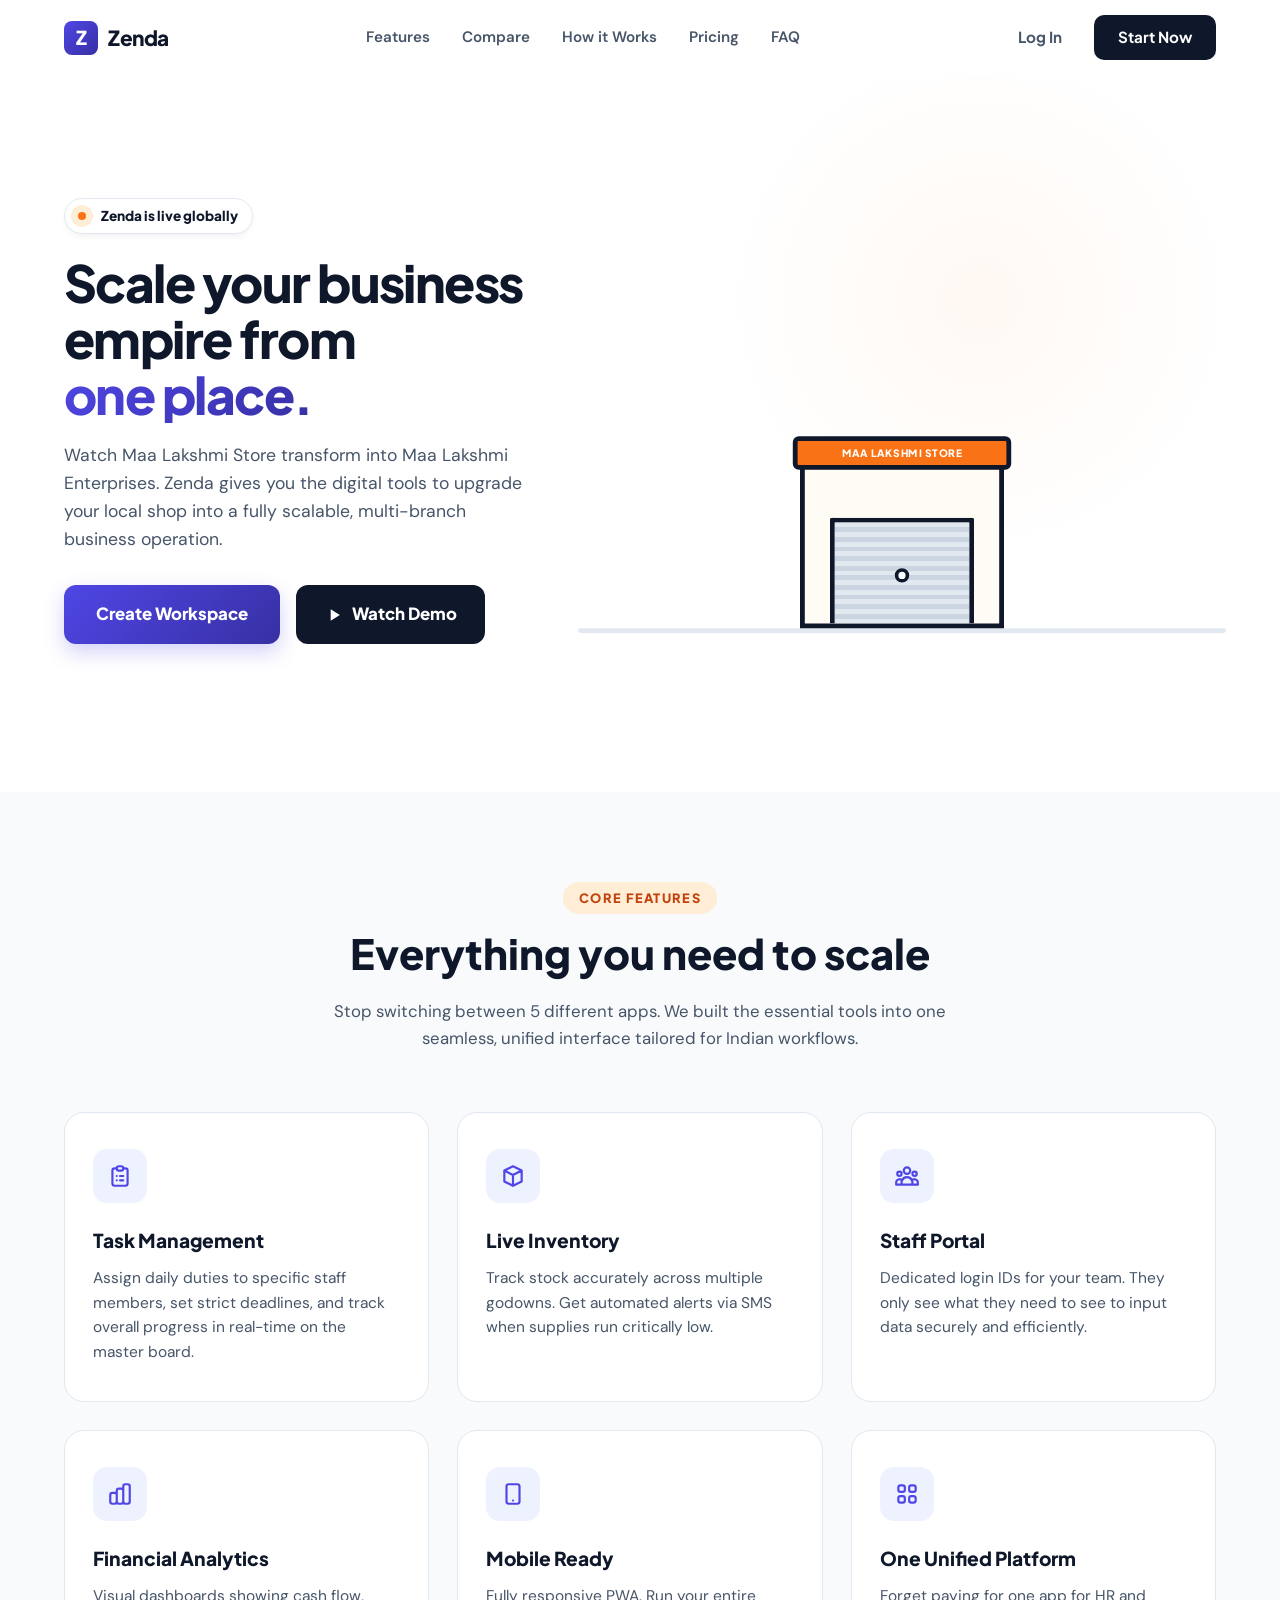
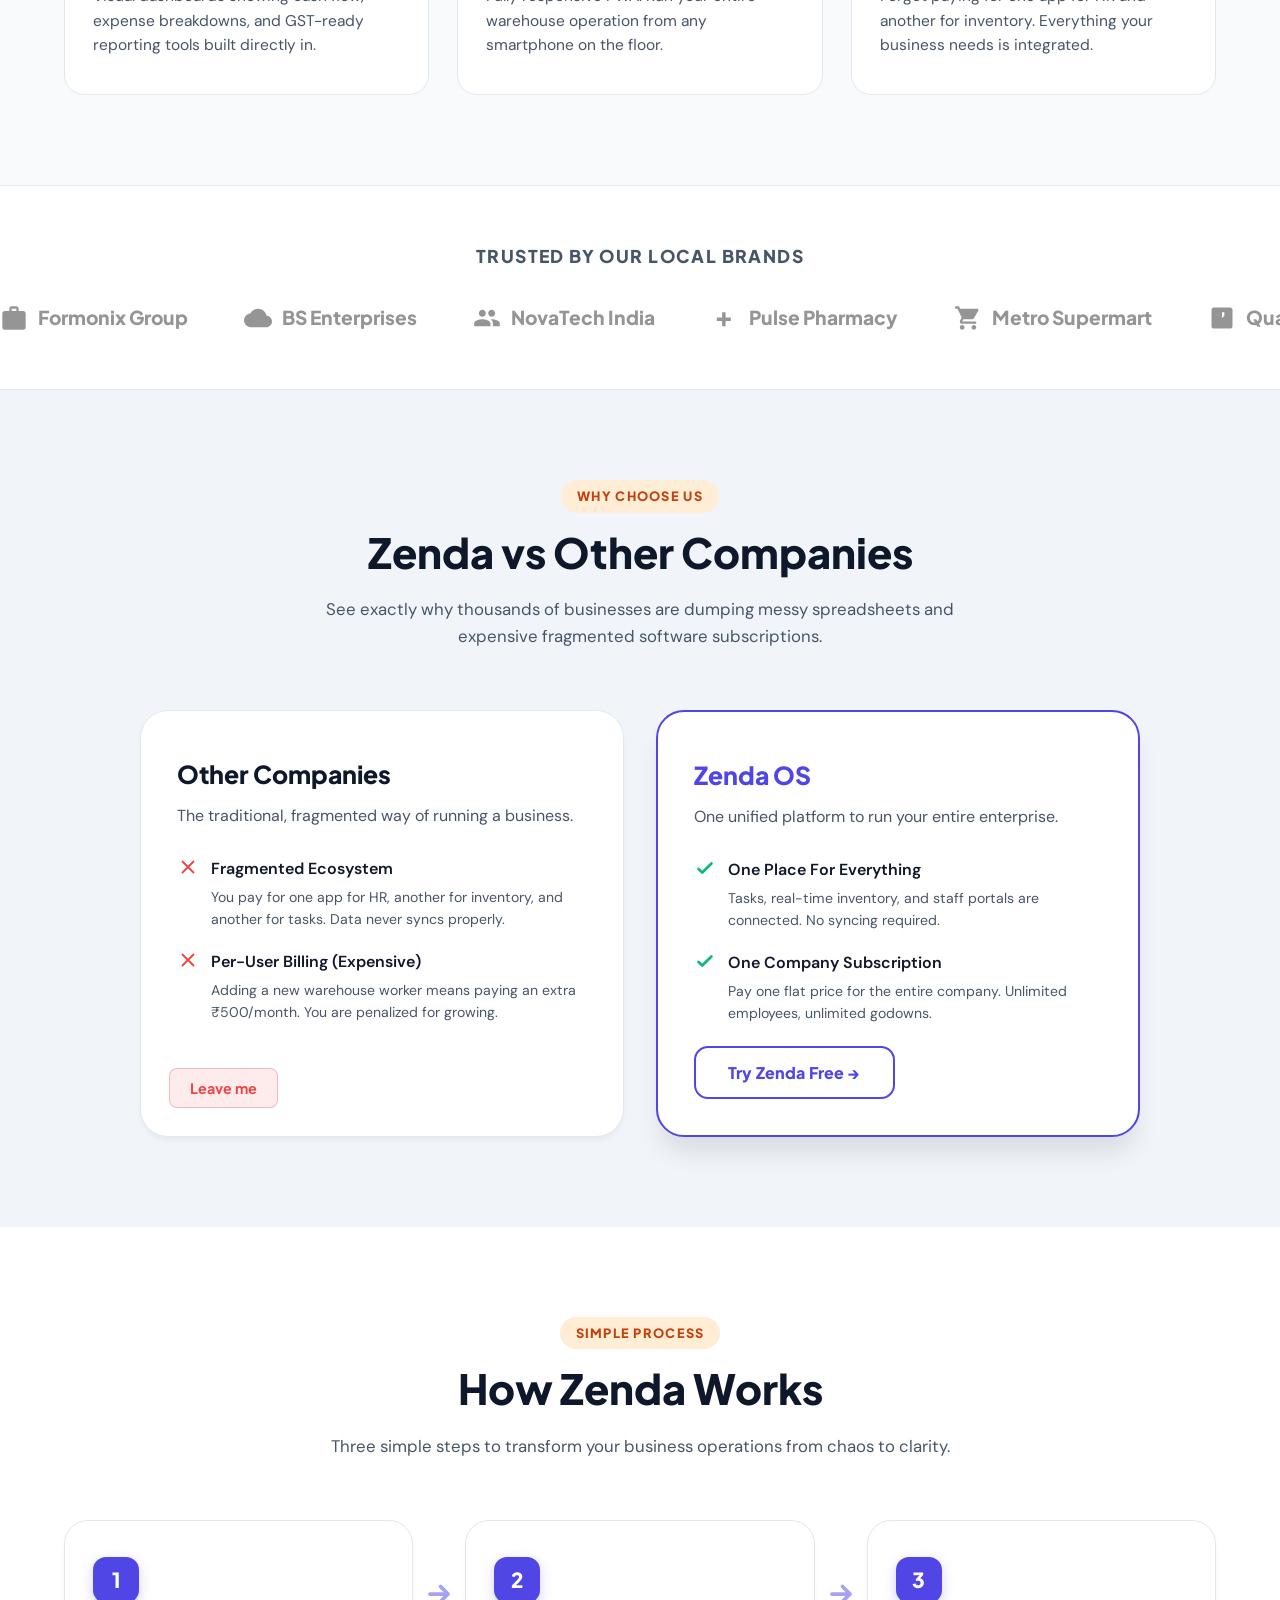
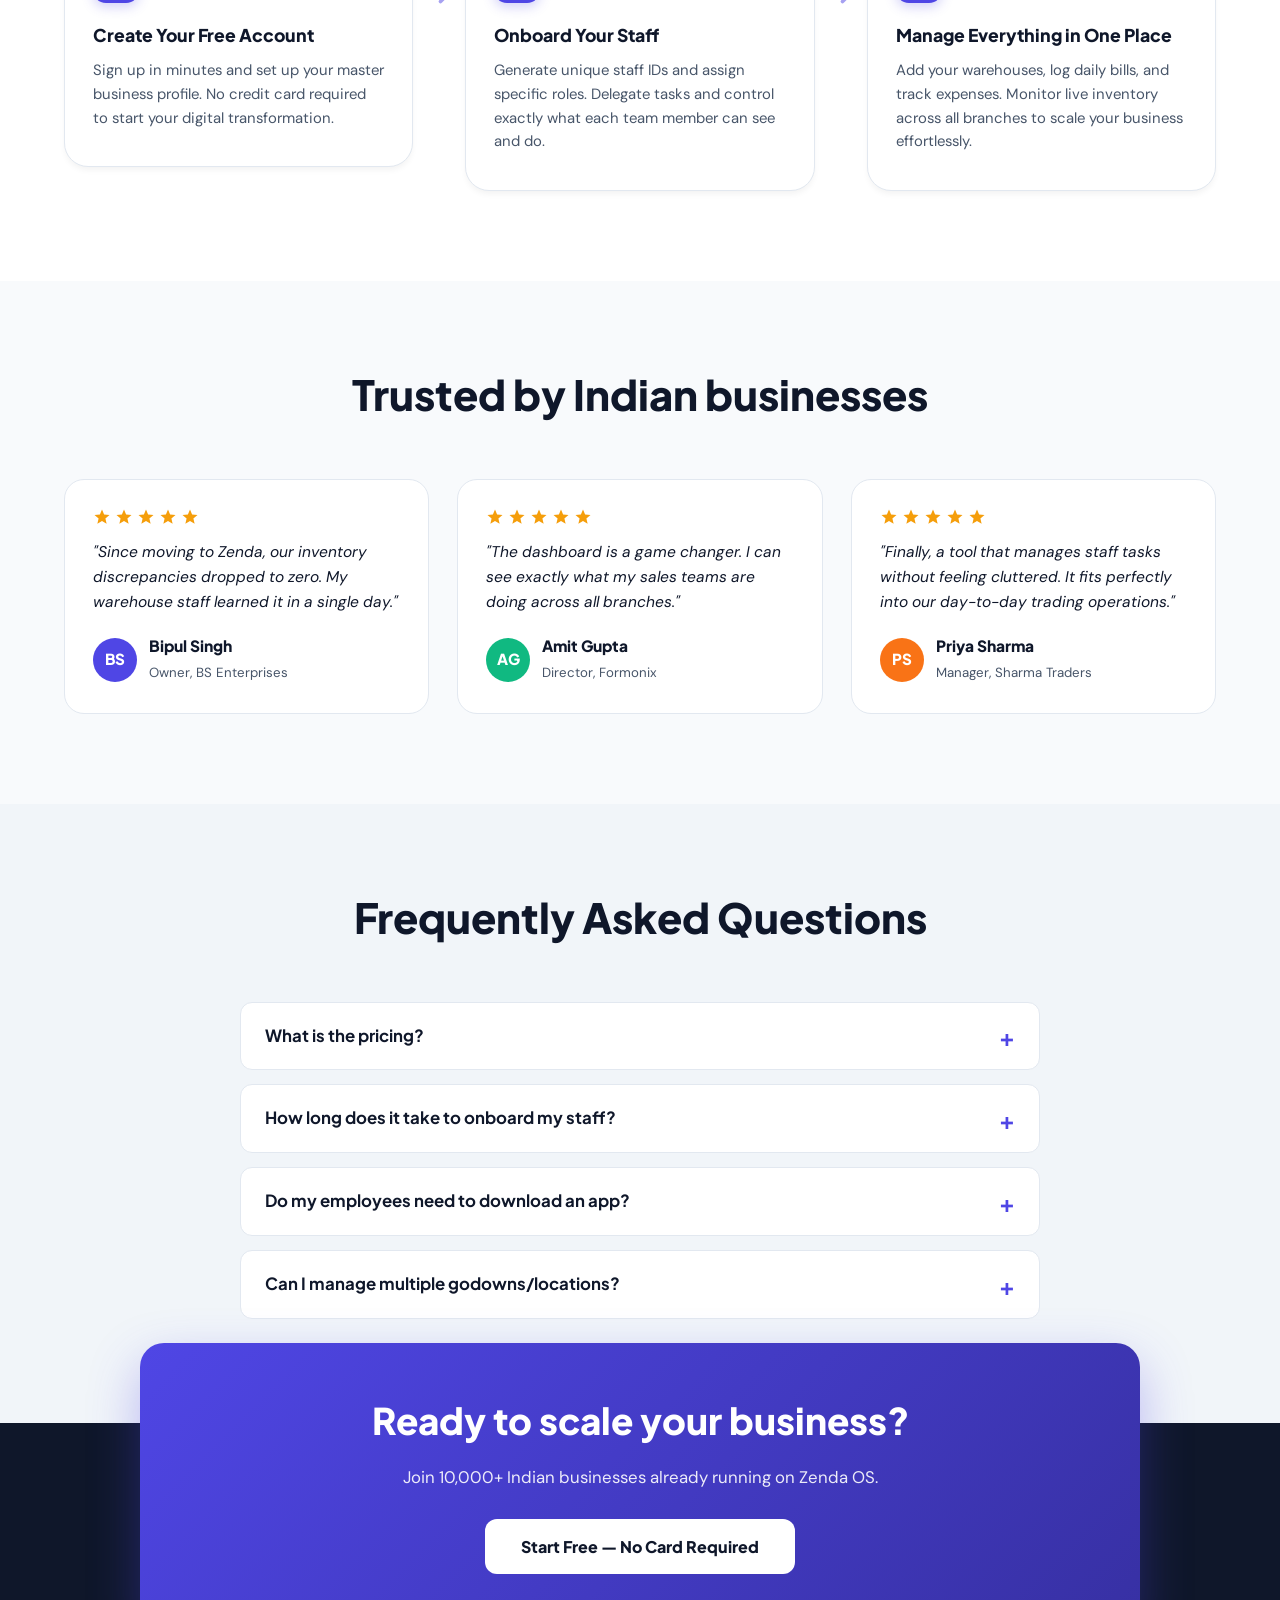
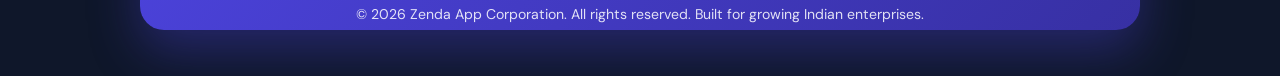
==== commit 177d1eaf: "Update index.html" ====
--- a/index.html
+++ b/index.html
@@ -1,576 +1,752 @@
-<!-- ══════════════════════════════════════════════════════════════════
-     FILE: index.html — FULL REWRITE (v3)
-     CHANGES APPLIED:
-     • Clean white premium theme + upgraded type system
-       (Space Grotesk display / Manrope body / JetBrains Mono numerals)
-     • Favicon added (inline SVG "Z" mark)
-     • Removed rotating "ZENDA OS • LIVE" stamp
-     • Dashboard: cleaner & premium, generic workspace URL, live feed now
-       spans kirana + electronics + solar + pharmacy + hardware, and the
-       bottom notification ALWAYS shows one rotating alert (varied types)
-     • Removed Maa Lakshmi hero copy & "10,000+ Indian businesses" proof line
-     • Stat strip: proper display font + clean 2×2 responsive grid
-     • "Shop → empire" section replaced with generic all-business copy +
-       auto slideshow (kirana / electronics / solar) with dots & Ken Burns
-     • Features & Compare cleaned up + fully responsive
-     • "How Zenda Works" section removed entirely
-     • A little fun: scramble headline, dashboard tilt, icon wiggle,
-       marquees, count-ups — all reduced-motion safe
-═══════════════════════════════════════════════════════════════════ -->
 <!DOCTYPE html>
 <html lang="en">
 <head>
-<meta charset="UTF-8">
-<meta name="viewport" content="width=device-width, initial-scale=1.0">
-<title>Zenda OS | Business Management Software for Indian Shops & Enterprises</title>
-<link rel="icon" href="data:image/svg+xml,%3Csvg xmlns='http://www.w3.org/2000/svg' viewBox='0 0 64 64'%3E%3Crect width='64' height='64' rx='14' fill='%23F05E0A'/%3E%3Ctext x='32' y='45' font-family='Arial,sans-serif' font-size='36' font-weight='800' fill='%23fff' text-anchor='middle'%3EZ%3C/text%3E%3C/svg%3E">
-<link rel="stylesheet" href="https://cdn.jsdelivr.net/fontsource/fonts/space-grotesk@latest/latin-500-normal.min.css">
-<link rel="stylesheet" href="https://cdn.jsdelivr.net/fontsource/fonts/space-grotesk@latest/latin-600-normal.min.css">
-<link rel="stylesheet" href="https://cdn.jsdelivr.net/fontsource/fonts/space-grotesk@latest/latin-700-normal.min.css">
-<link rel="stylesheet" href="https://cdn.jsdelivr.net/fontsource/fonts/manrope@latest/latin-400-normal.min.css">
-<link rel="stylesheet" href="https://cdn.jsdelivr.net/fontsource/fonts/manrope@latest/latin-500-normal.min.css">
-<link rel="stylesheet" href="https://cdn.jsdelivr.net/fontsource/fonts/manrope@latest/latin-600-normal.min.css">
-<link rel="stylesheet" href="https://cdn.jsdelivr.net/fontsource/fonts/manrope@latest/latin-700-normal.min.css">
-<link rel="stylesheet" href="https://cdn.jsdelivr.net/fontsource/fonts/manrope@latest/latin-800-normal.min.css">
-<link rel="stylesheet" href="https://cdn.jsdelivr.net/fontsource/fonts/jetbrains-mono@latest/latin-400-normal.min.css">
-<link rel="stylesheet" href="https://cdn.jsdelivr.net/fontsource/fonts/jetbrains-mono@latest/latin-600-normal.min.css">
-<link rel="stylesheet" href="https://cdn.jsdelivr.net/fontsource/fonts/jetbrains-mono@latest/latin-700-normal.min.css">
-<style>
+    <meta charset="UTF-8">
+    <meta name="viewport" content="width=device-width, initial-scale=1.0, maximum-scale=5.0">
+    <meta http-equiv="X-UA-Compatible" content="ie=edge">
+    <link rel="icon" href="data:image/svg+xml,<svg xmlns='http://www.w3.org/2000/svg' viewBox='0 0 100 100'><rect width='100' height='100' rx='20' fill='%234F46E5'/><text x='50' y='70' font-family='Arial' font-size='70' font-weight='bold' fill='white' text-anchor='middle'>Z</text></svg>">
+
+    <title>Zenda OS | Business Management Software for Indian Shops & Enterprises</title>
+    <meta name="description" content="Zenda OS is the all-in-one business management software for Indian shops and enterprises. Manage staff, track live inventory across godowns, assign tasks, and view GST-ready financial reports — all from ₹39/month. Start free.">
+    <meta name="robots" content="index, follow">
+    <link rel="canonical" href="https://zenda.site.je/">
+
+    <meta property="og:type" content="website">
+    <meta property="og:site_name" content="Zenda OS">
+    <meta property="og:url" content="https://zenda.site.je/">
+    <meta property="og:title" content="Zenda OS | Business Management Software for Indian Shops & Enterprises">
+    <meta property="og:description" content="Replace spreadsheets with Zenda OS. Assign tasks, track real-time inventory across godowns, and manage your staff from one unified, scalable workspace.">
+    <meta property="og:locale" content="en_IN">
+
+    <meta name="twitter:card" content="summary_large_image">
+    <meta name="twitter:title" content="Zenda OS | Business Management Software for Indian Shops & Enterprises">
+    <meta name="twitter:description" content="Replace spreadsheets with Zenda OS. Assign tasks, track real-time inventory across godowns, and manage your staff from one unified, scalable workspace.">
+
+    <link rel="preconnect" href="https://fonts.googleapis.com">
+    <link rel="preconnect" href="https://fonts.gstatic.com" crossorigin>
+    <link href="https://fonts.googleapis.com/css2?family=Plus+Jakarta+Sans:wght@400;500;600;700;800;900&family=DM+Sans:opsz,wght@9..40,400;9..40,500;9..40,600;9..40,700&display=swap" rel="stylesheet">
+
+    <script type="application/ld+json">
+    {
+      "@context": "https://schema.org",
+      "@type": "Organization",
+      "name": "Zenda",
+      "alternateName": "Zenda OS",
+      "url": "https://zenda.site.je/",
+      "description": "Zenda OS is an all-in-one business management platform for Indian shops and enterprises — task management, live inventory, staff portals, and financial analytics."
+    }
+    </script>
+    <script type="application/ld+json">
+    {
+      "@context": "https://schema.org",
+      "@type": "SoftwareApplication",
+      "name": "Zenda OS",
+      "operatingSystem": "Web",
+      "applicationCategory": "BusinessApplication",
+      "offers": {
+        "@type": "Offer",
+        "price": "39",
+        "priceCurrency": "INR"
+      }
+    }
+    </script>
+    <script type="application/ld+json">
+    {
+      "@context": "https://schema.org",
+      "@type": "FAQPage",
+      "mainEntity": [
+        {
+          "@type": "Question",
+          "name": "What is the pricing?",
+          "acceptedAnswer": { "@type": "Answer", "text": "Our pricing is highly affordable. Just ₹39/month or ₹399/year. No hidden per-user fees — your entire company, one flat price." }
+        },
+        {
+          "@type": "Question",
+          "name": "How long does it take to onboard my staff?",
+          "acceptedAnswer": { "@type": "Answer", "text": "Setup takes less than 10 minutes. Generate unique staff IDs from your master dashboard and hand them to employees. They start immediately." }
+        },
+        {
+          "@type": "Question",
+          "name": "Do my employees need to download an app?",
+          "acceptedAnswer": { "@type": "Answer", "text": "No. Zenda works as a Progressive Web App (PWA) in any mobile browser. Your staff visits the URL, enters their ID, and they're in their portal." }
+        },
+        {
+          "@type": "Question",
+          "name": "Can I manage multiple godowns/locations?",
+          "acceptedAnswer": { "@type": "Answer", "text": "Yes. Add as many locations as you need and track stock movement between different godowns effortlessly using our transfer module." }
+        }
+      ]
+    }
+    </script>
+
+    <style>
+*,*::before,*::after{box-sizing:border-box;margin:0;padding:0}
 :root{
-  --bg:#FFFFFF;--soft:#F7F6F2;--ink:#15171B;--mut:#5D6570;--line:#E9E7E1;--line2:#DBD8CF;
-  --acc:#F05E0A;--accd:#C64B03;--accs:#FFF0E5;--grn:#0F8A5F;--grns:#E4F5EC;--red:#D8452E;--reds:#FCEAE6;--gold:#F5B301;
-  --fd:'Space Grotesk',sans-serif;--fb:'Manrope',sans-serif;--fm:'JetBrains Mono',monospace;
-  --sh:0 1px 2px rgba(21,23,27,.05),0 16px 40px -18px rgba(21,23,27,.16);
-}
-*{margin:0;padding:0;box-sizing:border-box}
-html{scroll-behavior:smooth}
-body{font-family:var(--fb);color:var(--ink);background:var(--bg);line-height:1.6;overflow-x:hidden}
-img{max-width:100%;display:block}
-a{color:inherit;text-decoration:none}
-.wrap{max-width:1180px;margin:0 auto;padding:0 24px}
-.skip{position:absolute;left:-999px;top:0;background:var(--ink);color:#fff;padding:10px 16px;z-index:99;border-radius:0 0 10px 0}
-.skip:focus{left:0}
-::selection{background:var(--acc);color:#fff}
-/* buttons */
-.btn{display:inline-flex;align-items:center;gap:10px;font:700 15px/1 var(--fb);padding:14px 24px;border-radius:12px;border:1.5px solid transparent;cursor:pointer;transition:transform .25s cubic-bezier(.2,.7,.2,1),box-shadow .25s,background .2s,color .2s}
-.btn:active{transform:scale(.97)}
-.btn-solid{background:var(--acc);color:#fff;box-shadow:0 8px 20px -8px rgba(240,94,10,.55)}
-.btn-solid:hover{background:var(--accd);transform:translateY(-2px)}
-.btn-line{border-color:var(--line2);color:var(--ink);background:#fff}
-.btn-line:hover{border-color:var(--ink);transform:translateY(-2px)}
-.btn-lg{padding:16px 28px;font-size:16px}
-.btn-ghost{color:var(--ink)}
-.btn-ghost:hover{color:var(--accd)}
-.btn:focus-visible,a:focus-visible,button:focus-visible{outline:3px solid var(--acc);outline-offset:2px}
-/* ticker */
-.topbar{background:var(--ink);color:#fff;overflow:hidden;font:600 10.5px/1 var(--fm);letter-spacing:.16em}
-.topbar .mq-track{display:flex;width:max-content;animation:mq 32s linear infinite;padding:9px 0}
-.topbar span{padding:0 26px;white-space:nowrap}
-.topbar i{color:var(--gold);font-style:normal}
-@keyframes mq{to{transform:translateX(-50%)}}
-/* nav */
-.nav{position:sticky;top:0;z-index:50;background:rgba(255,255,255,.85);backdrop-filter:blur(14px);border-bottom:1px solid transparent;transition:border-color .3s,box-shadow .3s}
-.nav.scrolled{border-color:var(--line);box-shadow:0 10px 30px -22px rgba(21,23,27,.3)}
-.nav-in{display:flex;align-items:center;gap:28px;height:70px}
-.logo{display:flex;align-items:center;gap:10px;font:700 20px var(--fd);letter-spacing:-.02em}
-.logo-z{width:34px;height:34px;border-radius:10px;background:var(--acc);color:#fff;display:grid;place-items:center;font:700 18px var(--fd);transition:transform .3s cubic-bezier(.2,.7,.2,1)}
-.logo:hover .logo-z{transform:rotate(-8deg) scale(1.06)}
-.links{display:flex;gap:26px;margin-left:auto;font-weight:700;font-size:14px}
-.links a{position:relative;padding:6px 0;color:var(--mut)}
-.links a:hover{color:var(--ink)}
-.links a::after{content:"";position:absolute;left:0;bottom:0;width:0;height:2px;background:var(--acc);border-radius:2px;transition:width .3s}
-.links a:hover::after{width:100%}
-.nav-cta{display:flex;gap:10px}
-.nav-cta .btn{padding:11px 18px;font-size:14px}
-.burger{display:none;margin-left:auto;background:none;border:0;cursor:pointer;width:42px;height:42px;flex-direction:column;gap:6px;align-items:center;justify-content:center}
-.burger span{width:22px;height:2px;background:var(--ink);border-radius:2px;transition:.3s}
-/* hero */
-.hero{padding:76px 0 48px;position:relative}
-.hero::before{content:"";position:absolute;inset:0;background-image:radial-gradient(var(--line) 1px,transparent 1px);background-size:24px 24px;mask-image:linear-gradient(#000 55%,transparent);pointer-events:none}
-.hero-grid{display:grid;grid-template-columns:1.02fr .98fr;gap:60px;align-items:center;position:relative}
-.kicker{display:inline-flex;align-items:center;gap:9px;font:700 11px var(--fm);letter-spacing:.18em;color:var(--accd);text-transform:uppercase;background:var(--accs);border:1px solid #FFD9BE;padding:8px 14px;border-radius:999px}
-.k-dot{width:8px;height:8px;border-radius:50%;background:var(--grn);animation:pulse 1.6s infinite}
-@keyframes pulse{50%{box-shadow:0 0 0 6px rgba(15,138,95,.15)}}
-.h1{font:700 clamp(2.5rem,4.8vw,3.9rem)/1.08 var(--fd);letter-spacing:-.03em;margin:22px 0 18px;min-height:1.08em}
-.h1 .hl{color:var(--acc)}
-.lead{font-size:17px;color:var(--mut);max-width:50ch;font-weight:500}
-.hero-cta{display:flex;gap:14px;margin:30px 0 20px;flex-wrap:wrap}
-.hero-mini{display:flex;gap:18px;flex-wrap:wrap;font:600 12px var(--fm);letter-spacing:.06em;color:var(--mut)}
-.hero-mini span{display:flex;gap:7px;align-items:center}
-.hero-mini i{color:var(--grn);font-style:normal}
-/* dashboard mock */
-.hero-dash{position:relative;perspective:1100px}
-.dash{background:#fff;border:1px solid var(--line);border-radius:20px;box-shadow:var(--sh);overflow:hidden;transition:transform .25s ease;will-change:transform}
-.dash-bar{display:flex;align-items:center;gap:7px;padding:13px 18px;border-bottom:1px solid var(--line);font:600 11px var(--fm);letter-spacing:.06em;color:var(--mut);background:var(--soft)}
-.d-dot{width:9px;height:9px;border-radius:50%}
-.d-dot.r{background:var(--red)}.d-dot.y{background:var(--gold)}.d-dot.g{background:var(--grn)}
-.dash-title{margin-left:8px}
-.live{margin-left:auto;display:flex;align-items:center;gap:6px;color:var(--grn);font-weight:700}
-.live i{width:7px;height:7px;border-radius:50%;background:var(--grn);animation:pulse 1.6s infinite}
-.dash-body{padding:20px}
-.dash-kpis{display:grid;grid-template-columns:repeat(3,1fr);gap:10px}
-.kpi{background:var(--soft);border:1px solid var(--line);border-radius:12px;padding:13px 15px}
-.kpi span{display:block;font:600 9.5px var(--fm);letter-spacing:.14em;color:var(--mut);text-transform:uppercase;margin-bottom:6px}
-.kpi b{font:700 17px var(--fd);letter-spacing:-.01em}
-.kpi b.warn{color:var(--red)}
-.chart{display:flex;align-items:flex-end;gap:8px;height:92px;margin:18px 4px 6px}
-.chart i{flex:1;background:linear-gradient(180deg,var(--acc),#FFB37E);border-radius:6px 6px 2px 2px;height:8%;transition:height 1s cubic-bezier(.2,.7,.2,1)}
-.chart.in i{height:var(--h)}
-.chart i:nth-child(7){background:var(--ink)}
-.chart-lab{display:flex;gap:8px;margin:0 4px 16px;font:600 9px var(--fm);color:var(--mut);letter-spacing:.12em}
-.chart-lab span{flex:1;text-align:center}
-.feed{list-style:none;display:flex;flex-direction:column;gap:8px}
-.feed li{display:flex;align-items:center;gap:10px;background:var(--soft);border:1px solid var(--line);border-radius:10px;padding:10px 12px;font-size:12.5px;font-weight:600;animation:slidein .5s cubic-bezier(.2,.7,.2,1)}
-@keyframes slidein{from{opacity:0;transform:translateY(-10px)}}
-.feed .tag{font:700 9px var(--fm);letter-spacing:.1em;padding:4px 8px;border-radius:6px;flex:none}
-.tag.in{background:var(--grns);color:var(--grn)}
-.tag.out{background:var(--reds);color:var(--red)}
-.feed .q{margin-left:auto;font:700 12px var(--fm)}
-.dash-note{display:flex;gap:10px;align-items:center;margin:0 20px 20px;background:var(--ink);color:#fff;border-radius:12px;padding:12px 15px;font-size:12.5px;font-weight:600;transition:opacity .35s,transform .35s}
-.dash-note.swap{opacity:0;transform:translateY(8px)}
-.dash-note .ni{flex:none;width:26px;height:26px;border-radius:8px;background:rgba(255,255,255,.12);display:grid;place-items:center;font-size:13px}
-/* stat strip */
-.strip{border-block:1px solid var(--line);background:var(--soft)}
-.strip-in{display:grid;grid-template-columns:repeat(4,1fr);gap:24px;padding:34px 24px}
-.strip b{font:700 clamp(1.5rem,2.6vw,2.2rem)/1.1 var(--fd);letter-spacing:-.02em;display:block}
-.strip b em{color:var(--acc);font-style:normal}
-.strip span{font:600 10.5px var(--fm);letter-spacing:.16em;color:var(--mut);text-transform:uppercase}
-/* showcase / slideshow */
-.show-sec{padding:96px 0}
-.show-grid{display:grid;grid-template-columns:1fr 1fr;gap:64px;align-items:center}
-.show{position:relative;border-radius:20px;overflow:hidden;border:1px solid var(--line);box-shadow:var(--sh);aspect-ratio:4/3.2;background:var(--soft)}
-.show img{position:absolute;inset:0;width:100%;height:100%;object-fit:cover;opacity:0;transform:scale(1.06);transition:opacity .9s ease,transform 1s ease}
-.show img.on{opacity:1;transform:scale(1);animation:kb 9s ease-in-out infinite alternate}
-@keyframes kb{to{transform:scale(1.07)}}
-.show-cap{position:absolute;left:18px;bottom:18px;background:rgba(21,23,27,.82);backdrop-filter:blur(8px);color:#fff;border-radius:12px;padding:12px 16px;transition:opacity .3s,transform .3s}
-.show-cap.swap{opacity:0;transform:translateY(8px)}
-.show-cap b{font:700 14px var(--fd);display:block}
-.show-cap span{font-size:11.5px;color:#C9CFD8}
-.show-dots{position:absolute;right:18px;bottom:22px;display:flex;gap:7px}
-.show-dots button{width:9px;height:9px;border-radius:99px;border:0;background:rgba(255,255,255,.45);cursor:pointer;transition:.3s;padding:0}
-.show-dots button.on{width:26px;background:var(--acc)}
-.show-copy h2,.sec-h h2{font:700 clamp(1.8rem,3.2vw,2.6rem)/1.15 var(--fd);letter-spacing:-.025em;margin:16px 0 16px}
-.show-copy p{color:var(--mut);font-size:16px;font-weight:500}
-.t-list{list-style:none;margin-top:26px;display:flex;flex-direction:column;gap:13px}
-.t-list li{display:flex;gap:12px;align-items:flex-start;font-weight:700;font-size:15px}
-.t-list svg{flex:none;margin-top:3px;color:var(--grn)}
-/* brands marquee */
-.brands .mq{overflow:hidden;border-block:1px solid var(--line);padding:20px 0;background:#fff}
-.brands .mq-track{display:flex;width:max-content;animation:mq 26s linear infinite;gap:64px;align-items:center}
-.brands span{font:700 14px var(--fm);letter-spacing:.24em;color:var(--mut);white-space:nowrap}
-.brands i{color:var(--acc);font-style:normal}
-/* features bento */
-.features{padding:96px 0}
-.sec-h{max-width:640px;margin-bottom:48px}
-.sec-h p{color:var(--mut);font-size:16px;font-weight:500}
-.bento{display:grid;grid-template-columns:repeat(6,1fr);gap:18px}
-.b-card{background:#fff;border:1px solid var(--line);border-radius:18px;padding:28px;transition:transform .35s cubic-bezier(.2,.7,.2,1),box-shadow .35s,border-color .3s}
-.b-card:hover{transform:translateY(-5px);box-shadow:var(--sh);border-color:var(--line2)}
-.b-card h3{font:700 18px var(--fd);letter-spacing:-.01em;margin:16px 0 8px}
-.b-card p{color:var(--mut);font-size:14px;font-weight:500}
-.b-ico{width:44px;height:44px;border-radius:12px;background:var(--accs);color:var(--accd);display:grid;place-items:center;transition:transform .35s cubic-bezier(.2,.7,.2,1)}
-.b-card:hover .b-ico{transform:rotate(-8deg) scale(1.1)}
-.b-a{grid-column:span 3}.b-b{grid-column:span 3}.b-c{grid-column:span 2}.b-d{grid-column:span 2}.b-e{grid-column:span 2}.b-f{grid-column:span 6}
-.b-b .mini{margin-top:18px;display:flex;flex-direction:column;gap:8px}
-.b-b .mini div{display:flex;justify-content:space-between;font:600 12px var(--fm);background:var(--soft);border:1px solid var(--line);border-radius:9px;padding:9px 13px}
-.b-b .mini em{font-style:normal;color:var(--red)}
-.b-d .bars{display:flex;gap:6px;align-items:flex-end;height:64px;margin-top:18px}
-.b-d .bars i{flex:1;background:var(--grn);border-radius:4px;height:var(--h);opacity:.85}
-.b-f{background:var(--ink);color:#fff;display:flex;align-items:center;gap:28px;border-color:var(--ink)}
-.b-f .b-ico{background:rgba(245,179,1,.14);color:var(--gold)}
-.b-f p{color:#AEB6C2}
-/* compare */
-.compare{padding:96px 0;background:var(--soft);border-block:1px solid var(--line)}
-.cmp{display:grid;grid-template-columns:1fr 1fr;gap:22px;margin-top:48px}
-.cmp-card{border-radius:20px;padding:36px;position:relative}
-.cmp-old{background:#fff;border:1px dashed var(--line2)}
-.cmp-new{background:var(--ink);color:#fff;border:1px solid var(--ink);box-shadow:0 30px 60px -34px rgba(21,23,27,.55)}
-.stamp2{position:absolute;top:26px;right:26px;font:700 10px var(--fm);letter-spacing:.2em;padding:7px 12px;border:2px solid var(--red);color:var(--red);border-radius:7px;transform:rotate(6deg)}
-.cmp-new .stamp2{border-color:var(--gold);color:var(--gold);transform:rotate(-4deg)}
-.cmp-card h3{font:700 22px var(--fd);margin-bottom:6px;letter-spacing:-.02em}
-.cmp-old h3{color:var(--mut)}
-.cmp-card>p{font-size:14px;color:var(--mut);margin-bottom:26px;font-weight:500}
-.cmp-new>p{color:#AEB6C2}
-.cmp-list{list-style:none;display:flex;flex-direction:column;gap:20px}
-.cmp-list h4{font:700 15.5px var(--fd);margin-bottom:4px;display:flex;gap:10px;align-items:center}
-.cmp-list p{font-size:14px;color:var(--mut);font-weight:500}
-.cmp-new .cmp-list p{color:#AEB6C2}
-.cmp-old h4 svg{color:var(--red)}
-.cmp-new h4 svg{color:var(--gold)}
-.cmp-new a{display:inline-flex;margin-top:28px;color:var(--gold);font-weight:800;gap:8px;transition:gap .3s}
-.cmp-new a:hover{gap:14px}
-/* voices */
-.voices{padding:96px 0}
-.v-grid{display:grid;grid-template-columns:repeat(3,1fr);gap:22px;margin-top:48px}
-.v-card{background:#fff;border:1px solid var(--line);border-radius:18px;padding:30px;transition:transform .35s cubic-bezier(.2,.7,.2,1),box-shadow .35s}
-.v-card:nth-child(1){transform:rotate(-1.2deg)}
-.v-card:nth-child(2){transform:rotate(.8deg) translateY(8px)}
-.v-card:nth-child(3){transform:rotate(-.5deg)}
-.v-card:hover{transform:rotate(0) translateY(-6px);box-shadow:var(--sh)}
-.v-card q{font-size:15px;font-weight:600;quotes:"“" "”"}
-.v-who{display:flex;gap:14px;align-items:center;margin-top:24px}
-.v-ava{width:50px;height:50px;border-radius:50%;display:grid;place-items:center;font:700 15px var(--fd);color:#fff;flex:none}
-.g1{background:linear-gradient(135deg,#F05E0A,#F5B301)}
-.g2{background:linear-gradient(135deg,#0F8A5F,#63C79B)}
-.g3{background:linear-gradient(135deg,#3E4C63,#7C8DA6)}
-.v-who b{display:block;font:700 15px var(--fd)}
-.v-who span{font-size:12.5px;color:var(--mut);font-weight:600}
-.v-stars{color:var(--gold);letter-spacing:3px;margin-bottom:14px;font-size:13px}
-/* faq */
-.faq{padding:96px 0;background:var(--soft);border-top:1px solid var(--line)}
-.faq-list{max-width:780px;margin:40px auto 0;display:flex;flex-direction:column;gap:12px}
-.qa{background:#fff;border:1px solid var(--line);border-radius:14px;overflow:hidden;transition:border-color .3s}
-.qa.open{border-color:var(--acc)}
-.qa button{width:100%;display:flex;justify-content:space-between;align-items:center;gap:16px;background:none;border:0;padding:20px 24px;font:700 15.5px var(--fd);color:var(--ink);cursor:pointer;text-align:left}
-.qa .pm{flex:none;width:28px;height:28px;border-radius:8px;background:var(--accs);color:var(--accd);display:grid;place-items:center;font:700 15px var(--fm);transition:transform .35s}
-.qa.open .pm{transform:rotate(45deg)}
-.qa .a{max-height:0;overflow:hidden;transition:max-height .45s cubic-bezier(.2,.7,.2,1)}
-.qa .a p{padding:0 24px 22px;color:var(--mut);font-size:14.5px;font-weight:500}
-/* cta */
-.cta{padding:96px 0}
-.cta-in{background:var(--ink);color:#fff;border-radius:26px;padding:72px 40px;text-align:center;position:relative;overflow:hidden}
-.cta-in::before{content:"";position:absolute;inset:0;background-image:radial-gradient(rgba(255,255,255,.08) 1px,transparent 1px);background-size:22px 22px}
-.cta-in h2{font:700 clamp(1.9rem,3.8vw,3rem) var(--fd);letter-spacing:-.025em;margin-bottom:12px;position:relative}
-.cta-in p{color:#AEB6C2;position:relative;font-weight:500}
-.cta-in .btn{margin-top:30px;position:relative}
-/* footer */
-footer{border-top:1px solid var(--line);padding:32px 0;background:var(--soft)}
-.foot{display:flex;justify-content:space-between;gap:20px;align-items:center;flex-wrap:wrap;font-size:13px;color:var(--mut);font-weight:600}
-.foot nav{display:flex;gap:22px;font-weight:700}
-.foot a:hover{color:var(--accd)}
-/* reveal */
-.rv{opacity:0;transform:translateY(24px);transition:opacity .8s ease,transform .8s cubic-bezier(.2,.7,.2,1)}
-.rv.in{opacity:1;transform:none}
-/* responsive */
-@media(max-width:980px){
-  .hero-grid,.show-grid{grid-template-columns:1fr;gap:44px}
-  .bento{grid-template-columns:1fr 1fr}
-  .b-a,.b-b,.b-c,.b-d,.b-e{grid-column:span 1}
-  .b-f{grid-column:span 2}
-  .v-grid{grid-template-columns:1fr;max-width:560px;margin-inline:auto}
-  .v-card:nth-child(2){transform:rotate(.8deg)}
-  .cmp{grid-template-columns:1fr}
-  .links{display:none;position:absolute;top:70px;left:0;right:0;background:#fff;flex-direction:column;padding:24px;gap:18px;border-bottom:1px solid var(--line);box-shadow:var(--sh)}
-  .links.open{display:flex}
-  .burger{display:flex}
-  .nav-cta{display:none}
-}
-@media(max-width:720px){
-  .strip-in{grid-template-columns:1fr 1fr;gap:22px 16px;padding:28px 24px}
-  .bento{grid-template-columns:1fr}
-  .b-f{grid-column:span 1;flex-direction:column;align-items:flex-start;gap:16px}
-  .dash-kpis{grid-template-columns:1fr 1fr 1fr;gap:8px}
-  .kpi{padding:11px 10px}
-  .kpi b{font-size:14px}
-  .hero{padding-top:52px}
-}
-@media(prefers-reduced-motion:reduce){*,*::before,*::after{animation:none!important;transition:none!important}.rv{opacity:1;transform:none}.chart i{height:var(--h)}.show img.on{transform:none}}
-</style>
+    --bg:#FFFFFF;--bg-alt:#F8FAFC;--bg-alt-2:#F1F5F9;--sf:#FFFFFF;
+    --ac:#4F46E5;--ach:#4338CA;--ac-light:#EEF2FF;
+    --saffron:#F97316;--saffron-light:#FFEDD5;
+    --emerald:#10B981;--emerald-light:#D1FAE5;
+    --grad-1:linear-gradient(135deg,#4F46E5,#3730A3);
+    --tx1:#0F172A;--tx2:#475569;--tx3:#94A3B8;
+    --red:#EF4444;--red-light:#FEF2F2;--amber:#F59E0B;--green:#10B981;
+    --bd:#E2E8F0;--bd-light:#F1F5F9;
+    --fd:'Plus Jakarta Sans',system-ui,sans-serif;--fb:'DM Sans',system-ui,sans-serif;
+    --ts:0.3s cubic-bezier(0.4,0,0.2,1);
+    --shadow-sm:0 4px 6px -1px rgba(0,0,0,0.05);
+    --shadow-md:0 10px 25px -5px rgba(0,0,0,0.08);
+    --shadow-lg:0 20px 25px -5px rgba(0,0,0,0.1);
+}
+html{font-size:16px;scroll-behavior:smooth;overflow-x:hidden}
+body{font-family:var(--fb);background:var(--bg);color:var(--tx1);-webkit-font-smoothing:antialiased;overflow-x:hidden;line-height:1.6}
+img,svg{display:block;max-width:100%}
+a{text-decoration:none;color:inherit;cursor:pointer}
+ul{list-style:none}
+button{cursor:pointer;border:none;background:none;font-family:inherit;outline:none}
+
+/* Custom Scrollbar */
+::-webkit-scrollbar { width: 8px; }
+::-webkit-scrollbar-track { background: var(--bg-alt); }
+::-webkit-scrollbar-thumb { background: var(--tx3); border-radius: 4px; }
+::-webkit-scrollbar-thumb:hover { background: var(--tx2); }
+
+/* ANIMATIONS */
+.scroll-anim{opacity:0;transform:translateY(30px) scale(0.98);transition:opacity 0.8s cubic-bezier(0.16,1,0.3,1),transform 0.8s cubic-bezier(0.16,1,0.3,1)}
+.scroll-anim.visible{opacity:1;transform:translateY(0) scale(1)}
+.d-1{transition-delay:0.1s}.d-2{transition-delay:0.2s}.d-3{transition-delay:0.3s}.d-4{transition-delay:0.4s}
+.btn-magic{position:relative;overflow:hidden;transition:transform 0.15s ease,box-shadow 0.3s ease}
+.btn-magic:active{transform:scale(0.95)}
+.sprinkle-particle{position:absolute;pointer-events:none;animation:sprinkleAnim 0.8s ease-out forwards;z-index:9999;font-size:20px;display:flex;align-items:center;justify-content:center}
+@keyframes sprinkleAnim{0%{transform:translate(-50%,-50%) scale(0.5);opacity:1}100%{transform:translate(var(--tx),var(--ty)) scale(1.5) rotate(var(--rot));opacity:0}}
+@keyframes fadeUpLoad{from{opacity:0;transform:translateY(30px)}to{opacity:1;transform:translateY(0)}}
+.ripple{position:absolute;border-radius:50%;transform:scale(0);animation:ripple-animation 0.6s linear;background-color:rgba(255,255,255,0.3);pointer-events:none}
+@keyframes ripple-animation{to{transform:scale(4);opacity:0}}
+
+/* NAV */
+.nav{position:fixed;top:0;left:0;right:0;z-index:1000;padding:0 5%;height:76px;display:flex;align-items:center;justify-content:space-between;background:rgba(255,255,255,0.85);backdrop-filter:blur(20px);-webkit-backdrop-filter:blur(20px);border-bottom:1px solid transparent;transition:all var(--ts)}
+.nav.scrolled{border-bottom-color:var(--bd);background:rgba(255,255,255,0.98);box-shadow:var(--shadow-sm)}
+.nav-brand{display:flex;align-items:center;gap:10px;font-family:var(--fd);font-size:1.3rem;font-weight:800;letter-spacing:-0.02em;color:var(--tx1)}
+.nav-logo{width:34px;height:34px;background:var(--grad-1);border-radius:8px;display:flex;align-items:center;justify-content:center;color:#fff;font-size:1.2rem;font-weight:900;transition:transform var(--ts)}
+@media (hover: hover) {
+    .nav-brand:hover .nav-logo{transform:rotate(10deg) scale(1.05)}
+    .nav-link:hover{color:var(--tx1)}
+    .nav-link:hover::after{transform:scaleX(1);transform-origin:left}
+    .btn-nav-ghost:hover{color:var(--tx1);background:var(--bg-alt-2)}
+    .btn-nav-primary:hover{background:var(--ac);box-shadow:0 4px 12px rgba(79,70,229,0.2)}
+}
+.nav-links{display:flex;align-items:center;gap:32px}
+.nav-link{font-size:0.95rem;font-weight:600;color:var(--tx2);transition:color var(--ts);position:relative;padding:6px 0}
+.nav-link::after{content:'';position:absolute;bottom:0;left:0;right:0;height:2px;background:var(--saffron);border-radius:2px;transform:scaleX(0);transition:transform var(--ts);transform-origin:right}
+.nav-ctas{display:flex;align-items:center;gap:12px}
+.btn-nav-ghost{padding:10px 20px;font-family:var(--fd);font-size:0.95rem;font-weight:700;color:var(--tx2);transition:all var(--ts);border-radius:10px}
+.btn-nav-primary{padding:10px 24px;border-radius:10px;font-family:var(--fd);font-size:0.95rem;font-weight:700;color:#fff;background:var(--tx1);transition:all var(--ts)}
+@media(max-width:1024px){.nav-links{display:none}}
+
+/* HERO */
+.hero{
+    min-height: 88vh;
+    display:flex;align-items:center;justify-content:space-between;
+    padding: 90px 5% 40px; 
+    position:relative;background:var(--bg);overflow:hidden;
+}
+.hero::before{content:'';position:absolute;top:0;right:0;width:600px;height:600px;background:radial-gradient(circle,rgba(249,115,22,0.05) 0%,transparent 60%);z-index:0;pointer-events:none}
+.hero-content{flex:1;max-width:560px;z-index:10;opacity:0;animation:fadeUpLoad 1s cubic-bezier(0.16,1,0.3,1) forwards}
+.hero-badge{display:inline-flex;align-items:center;gap:8px;background:var(--sf);border:1px solid var(--bd);box-shadow:var(--shadow-sm);border-radius:99px;padding:6px 14px 6px 6px;font-family:var(--fd);font-size:0.85rem;font-weight:800;color:var(--tx1);margin-bottom:20px;transition:transform var(--ts)}
+.hero-badge:hover{transform:translateY(-2px)}
+.badge-dot{width:22px;height:22px;border-radius:50%;background:var(--saffron-light);display:flex;align-items:center;justify-content:center}
+.badge-dot-inner{width:8px;height:8px;border-radius:50%;background:var(--saffron)}
+.hero h1{font-family:var(--fd);font-size:clamp(2.4rem,4vw,3.8rem);font-weight:900;letter-spacing:-0.03em;line-height:1.1;margin-bottom:18px;color:var(--tx1)}
+.hero h1 span{background:var(--grad-1);-webkit-background-clip:text;-webkit-text-fill-color:transparent;display:inline-block}
+.hero-sub{font-size:1.1rem;color:var(--tx2);line-height:1.6;margin-bottom:32px;max-width:90%}
+.hero-ctas{display:flex;gap:16px;flex-wrap:wrap;align-items:center}
+.btn-hero-primary{padding:16px 32px;border-radius:12px;font-family:var(--fd);font-size:1.05rem;font-weight:800;color:#fff;background:var(--grad-1);box-shadow:0 8px 20px rgba(79,70,229,0.25);transition:all var(--ts)}
+.btn-hero-primary:hover{transform:translateY(-2px);box-shadow:0 12px 28px rgba(79,70,229,0.35)}
+.btn-hero-demo{display:inline-flex;align-items:center;gap:8px;padding:16px 28px;border-radius:12px;font-family:var(--fd);font-size:1.05rem;font-weight:800;color:#fff;background:var(--tx1);transition:all var(--ts)}
+.btn-hero-demo:hover{background:#1E293B}
+.btn-hero-demo svg{width:20px;height:20px;fill:currentColor}
+
+/* HERO ANIMATION */
+.anim-wrapper{
+    flex-grow:1.2;flex-shrink:1;flex-basis:0%;
+    height: 560px;
+    margin-top: 0; 
+    display:flex;align-items:center;justify-content:center;
+    position:relative;z-index:5;
+    opacity:0;
+    animation:fadeUpLoad 1.2s cubic-bezier(0.16,1,0.3,1) 0.4s forwards;
+}
+
+.anim-container{
+    width:420px;height:520px;
+    position:relative;
+    display:flex;align-items:flex-end;justify-content:center;
+    transform:scale(1.2); /* Reduced slightly per request */
+    transform-origin: bottom center;
+}
+
+.anim-ground{position:absolute;bottom:40px;left:-60px;right:-60px;height:4px;background:var(--bd);border-radius:2px}
+
+.store-2d{
+    position:absolute;bottom:44px;
+    width:170px;height:150px;
+    background:#FFFBF5;
+    border:4px solid var(--tx1);border-radius:10px 10px 0 0;
+    display:flex;flex-direction:column;align-items:center;
+    z-index:2;transform-origin:bottom center;
+    animation:morphStore 11s ease-in-out infinite;
+}
+.store-sign{
+    width:112%;height:28px;
+    background:var(--saffron);border:4px solid var(--tx1);border-radius:5px;
+    margin-top:-14px;
+    display:flex;align-items:center;justify-content:center;
+    color:#fff;font-family:var(--fd);font-weight:900;font-size:8.5px;letter-spacing:0.5px;
+    text-align:center;padding:0 4px;
+}
+.store-shutter{
+    width:120px;height:88px;margin-top:auto;
+    border:4px solid var(--tx1);border-bottom:none;
+    background:repeating-linear-gradient(to bottom,#E2E8F0,#E2E8F0 4px,#CBD5E1 4px,#CBD5E1 8px);
+    border-radius:2px 2px 0 0;
+}
+.store-shutter::after{content:'';display:block;width:12px;height:12px;border:3px solid var(--tx1);border-radius:50%;position:relative;top:38px;left:50%;transform:translateX(-50%);background:#fff}
+
+.skyscraper-2d{
+    position:absolute;bottom:44px;
+    width:230px;height:340px;
+    background:linear-gradient(180deg,#EEF2FF 0%,#E0E7FF 100%);
+    border:4px solid var(--tx1);border-radius:14px 14px 0 0;
+    display:flex;flex-direction:column;padding:22px;
+    z-index:1;transform-origin:bottom center;
+    opacity:0;transform:scaleY(0);
+    animation:morphSkyscraper 11s ease-in-out infinite;
+}
+.sky-windows{display:grid;grid-template-columns:repeat(4,1fr);grid-template-rows:repeat(5,1fr);gap:10px;flex-grow:1}
+.sky-window{background:var(--ac);border:2px solid var(--tx1);border-radius:4px;opacity:0.85}
+.sky-window:nth-child(odd){background:#6366F1}
+.sky-logo{
+    position:absolute;top:-26px;left:50%;transform:translateX(-50%);
+    background:var(--tx1);color:#fff;
+    padding:5px 12px;border-radius:8px;
+    font-family:var(--fd);font-weight:900;font-size:10px;letter-spacing:1px;
+    white-space:nowrap;
+}
+
+@keyframes morphStore{
+    0%, 40% { transform: scale(1); opacity: 1; }
+    48% { transform: scale(0) translateY(20px); opacity: 0; }
+    90% { transform: scale(0) translateY(20px); opacity: 0; }
+    98%, 100% { transform: scale(1); opacity: 1; }
+}
+@keyframes morphSkyscraper{
+    0%, 42% { transform: scaleY(0) scaleX(0.6); opacity: 0; }
+    52% { transform: scaleY(1) scaleX(1); opacity: 1; }
+    86% { transform: scaleY(1) scaleX(1); opacity: 1; }
+    96%, 100% { transform: scaleY(0) scaleX(0.6); opacity: 0; }
+}
+
+.float-item{position:absolute;width:22px;height:22px;background:var(--emerald);border:3px solid var(--tx1);border-radius:50%;z-index:3;opacity:0}
+.fi-1{animation:floatUp 2s ease-in infinite 1s;left:18%;bottom:56px}
+.fi-2{background:var(--saffron);animation:floatUp 2.5s ease-in infinite 2s;right:18%;bottom:76px}
+.fi-3{background:var(--ac);border-radius:4px;width:18px;height:18px;animation:floatUp 2.2s ease-in infinite 1.6s;left:48%;bottom:92px}
+@keyframes floatUp{0%{transform:translateY(0) scale(0.5);opacity:0}20%{opacity:1}80%{opacity:1}100%{transform:translateY(-140px) scale(1.2);opacity:0}}
+
+/* RESPONSIVE FIX FOR OVERLAP & ANIMATION VISIBILITY */
+@media(max-width:960px){
+    .hero{
+        flex-direction:column;
+        padding-top:100px;
+        padding-bottom:0px;
+        text-align:center;
+        min-height:auto;
+    }
+    .hero-content{
+        align-items:center;display:flex;flex-direction:column;
+        margin-bottom: 40px; /* Ensures space below the Watch Demo button */
+    }
+    .hero-sub{text-align:center;font-size:1rem}
+    .hero-ctas{justify-content:center}
+    .anim-wrapper{
+        height: 320px; /* Increased height so elements aren't cut off */
+        margin-top: 0;
+        width:100%;
+        align-items: flex-end; /* Aligns animation to the bottom */
+    }
+    .anim-container{
+        transform: scale(0.85); 
+        transform-origin:bottom center;
+        height: 340px;
+        margin-bottom: 20px; /* Pushes the ground and small shop up into view */
+    }
+}
+
+/* FEATURES */
+.features{padding:90px 5%;background:var(--bg-alt)}
+.section-header{text-align:center;max-width:650px;margin:0 auto 60px}
+.section-tag{display:inline-block;padding:6px 16px;background:var(--saffron-light);border-radius:99px;font-family:var(--fd);font-weight:800;color:#C2410C;text-transform:uppercase;letter-spacing:0.1em;font-size:0.8rem;margin-bottom:16px}
+.section-title{font-family:var(--fd);font-size:clamp(1.9rem,3.5vw,2.6rem);font-weight:900;color:var(--tx1);margin-bottom:20px;line-height:1.15}
+.section-desc{font-size:1.05rem;color:var(--tx2);line-height:1.6}
+.feat-grid{max-width:1200px;margin:0 auto;display:grid;grid-template-columns:repeat(3,1fr);gap:28px}
+.feat-card{background:var(--sf);padding:36px 28px;border-radius:20px;border:1px solid var(--bd);transition:all var(--ts)}
+.feat-icon{width:54px;height:54px;border-radius:14px;background:var(--ac-light);display:flex;align-items:center;justify-content:center;margin-bottom:22px;color:var(--ac);transition:all var(--ts)}
+.feat-icon svg{width:26px;height:26px}
+.feat-title{font-family:var(--fd);font-size:1.2rem;font-weight:800;color:var(--tx1);margin-bottom:10px}
+.feat-desc{font-size:0.97rem;color:var(--tx2);line-height:1.6}
+@media (hover: hover) {
+    .feat-card:hover{transform:translateY(-6px);box-shadow:var(--shadow-md);border-color:var(--ac)}
+    .feat-card:hover .feat-icon{background:var(--ac);color:#fff}
+}
+@media(max-width:1024px){.feat-grid{grid-template-columns:repeat(2,1fr)}}
+@media(max-width:600px){.features{padding:60px 5%}.feat-grid{grid-template-columns:1fr}.section-title{font-size:1.7rem}}
+
+/* MARQUEE */
+.integrations{padding:56px 0;background:var(--bg);border-top:1px solid var(--bd);border-bottom:1px solid var(--bd);overflow:hidden}
+.integ-title{text-align:center;font-size:1.1rem;font-family:var(--fd);font-weight:800;color:var(--tx2);margin-bottom:32px;letter-spacing:0.08em;text-transform:uppercase}
+.marquee-container{display:flex;width:max-content;animation:marqueeScroll 40s linear infinite}
+@keyframes marqueeScroll{0%{transform:translateX(0)}100%{transform:translateX(-50%)}}
+.marquee-track{display:flex;align-items:center;white-space:nowrap;padding-right:60px;gap:56px}
+.partner-logo{display:flex;align-items:center;gap:10px;opacity:0.45;filter:grayscale(100%);transition:all var(--ts);font-family:var(--fd);font-weight:800;font-size:1.2rem;color:var(--tx1)}
+.partner-logo svg{height:28px;width:28px;color:var(--tx1)}
+@media (hover: hover) {
+    .partner-logo:hover{opacity:1;filter:grayscale(0%);color:var(--ac)}
+    .partner-logo:hover svg{color:var(--ac)}
+}
+
+/* COMPARISON */
+.comparison{padding:90px 5%;background:var(--bg-alt-2)}
+.comp-cards{max-width:1000px;margin:0 auto;display:grid;grid-template-columns:1fr 1fr;gap:32px}
+@media(max-width:800px){.comp-cards{grid-template-columns:1fr}.comparison{padding:60px 5%}}
+.comp-card{background:var(--sf);border:1px solid var(--bd);border-radius:28px;padding:44px 36px 110px;position:relative;overflow:hidden;box-shadow:var(--shadow-sm);transition:all var(--transition-speed-normal,0.3s)}
+.btn-try-this{position:absolute;bottom:36px;left:36px;padding:14px 32px;border-radius:14px;font-family:var(--fd);font-size:1rem;font-weight:800;color:var(--ac);background:transparent;border:2px solid var(--ac);outline:none;transition:all 0.2s ease;z-index:30;cursor:pointer;letter-spacing:0.01em}
+.btn-try-this:hover{background:var(--ac);color:#fff;box-shadow:0 8px 20px rgba(79,70,229,0.25);transform:translateY(-2px)}
+.other-card{z-index:1;padding-bottom:80px}
+.other-card.is-closed{border-color:var(--red);background:var(--red-light)}
+.closed-stamp{position:absolute;top:40%;left:50%;transform:translate(-50%,-50%) scale(3) rotate(-10deg);font-family:var(--fd);font-weight:900;font-size:3rem;color:var(--red);border:6px solid var(--red);padding:8px 20px;border-radius:12px;opacity:0;z-index:20;pointer-events:none}
+.other-card.is-closed .closed-stamp{animation:stampDown 0.4s cubic-bezier(0.175,0.885,0.32,1.275) forwards}
+@keyframes stampDown{0%{transform:translate(-50%,-50%) scale(2) rotate(0deg);opacity:0}100%{transform:translate(-50%,-50%) scale(1) rotate(-10deg);opacity:1}}
+.other-card.is-closed .comp-card-subtitle,.other-card.is-closed .comp-list{opacity:0.3}
+.btn-leave-me{position:absolute;bottom:28px;left:28px;padding:10px 20px;border-radius:8px;font-family:var(--fd);font-size:0.9rem;font-weight:700;color:var(--red);background:rgba(239,68,68,0.1);border:1px solid rgba(239,68,68,0.3);transition:all var(--ts);cursor:pointer}
+.btn-leave-me:hover{background:rgba(239,68,68,0.2)}
+.comp-card.highlight{border:2px solid var(--ac);box-shadow:var(--shadow-lg);z-index:2}
+.comp-card-title{font-family:var(--fd);font-size:1.55rem;font-weight:800;color:var(--tx1);margin-bottom:8px}
+.highlight .comp-card-title{color:var(--ac)}
+.closed-text{color:var(--red)}
+.comp-card-subtitle{font-size:1rem;color:var(--tx2);margin-bottom:28px}
+.comp-list{display:flex;flex-direction:column;gap:18px}
+.comp-list-item{display:flex;align-items:flex-start;gap:12px;font-size:1rem;color:var(--tx1);font-weight:600}
+.comp-list-item span.desc{display:block;font-size:0.88rem;color:var(--tx2);font-weight:400;margin-top:4px}
+.icon-cross{color:var(--red);width:22px;height:22px;flex-shrink:0}
+.icon-check{color:var(--green);width:22px;height:22px;flex-shrink:0}
+@media(max-width:600px){.comp-card{padding:28px 22px 96px}.other-card{padding-bottom:76px}}
+
+/* WORKFLOW */
+.workflow{padding:90px 5%;background:var(--bg)}
+.workflow-steps-grid{max-width:1200px;margin:0 auto;display:grid;grid-template-columns:1fr auto 1fr auto 1fr;gap:0;align-items:start}
+.plan-step{background:var(--sf);border:1px solid var(--bd);border-radius:24px;padding:36px 28px;box-shadow:var(--shadow-sm);transition:all var(--ts)}
+.plan-step:hover{transform:translateY(-6px);box-shadow:var(--shadow-md);border-color:var(--ac)}
+.plan-number{width:46px;height:46px;border-radius:13px;background:var(--ac);color:#fff;font-family:var(--fd);font-size:1.3rem;font-weight:900;display:flex;align-items:center;justify-content:center;margin-bottom:18px;box-shadow:0 4px 12px rgba(79,70,229,0.25)}
+.plan-title{font-family:var(--fd);font-size:1.1rem;font-weight:800;margin-bottom:10px;color:var(--tx1)}
+.plan-desc{color:var(--tx2);line-height:1.6;font-size:0.93rem}
+.step-connector{display:flex;align-items:center;justify-content:center;padding:0 8px;margin-top:56px}
+.step-connector svg{width:36px;height:36px;color:var(--ac);opacity:0.5}
+@media(max-width:900px){
+    .workflow{padding:60px 5%}
+    .workflow-steps-grid{grid-template-columns:1fr;gap:0}
+    .step-connector{transform:rotate(90deg);margin:6px auto;padding:4px 0}
+}
+
+/* TESTIMONIALS */
+.testimonials{padding:90px 5%;background:var(--bg-alt)}
+.test-grid{max-width:1200px;margin:0 auto;display:grid;grid-template-columns:repeat(3,1fr);gap:28px}
+.test-card{padding:28px;background:var(--bg);border-radius:20px;border:1px solid var(--bd);display:flex;flex-direction:column}
+.stars-container{display:flex;gap:4px;margin-bottom:14px;color:var(--amber)}
+.star-icon{width:18px;height:18px;fill:currentColor}
+.test-quote{font-size:0.97rem;color:var(--tx1);font-style:italic;margin-bottom:20px;line-height:1.6;flex-grow:1}
+.test-author{display:flex;align-items:center;gap:12px}
+.author-avatar{width:44px;height:44px;border-radius:50%;display:flex;align-items:center;justify-content:center;font-family:var(--fd);font-weight:800;color:#fff;font-size:0.95rem}
+.author-info h4{font-family:var(--fd);font-size:0.97rem;color:var(--tx1);font-weight:800}
+.author-info span{font-size:0.83rem;color:var(--tx2)}
+@media(max-width:1024px){.test-grid{grid-template-columns:repeat(2,1fr)}}
+@media(max-width:768px){.testimonials{padding:60px 5%}.test-grid{grid-template-columns:1fr}}
+
+/* FAQ */
+.faq{padding:90px 5%;background:var(--bg-alt-2)}
+.faq-container{max-width:800px;margin:0 auto}
+details{background:var(--sf);border:1px solid var(--bd);border-radius:12px;margin-bottom:14px}
+summary{padding:20px 24px;font-family:var(--fd);font-size:1.05rem;font-weight:700;color:var(--tx1);cursor:pointer;list-style:none;display:flex;justify-content:space-between;align-items:center}
+summary::-webkit-details-marker{display:none}
+summary::after{content:'+';font-size:1.5rem;color:var(--ac);transition:transform 0.3s;line-height:1}
+details[open] summary::after{transform:rotate(45deg);color:var(--tx1)}
+.faq-content{padding:0 24px 22px;color:var(--tx2);font-size:0.97rem;line-height:1.6;border-top:1px solid var(--bd);padding-top:16px;margin-top:2px}
+@media(max-width:600px){
+    /* Added 140px bottom padding so the blue box doesn't overlap the text */
+    .faq{padding:60px 5% 140px} 
+    summary{font-size:0.97rem;padding:16px}
+}
+.footer-wrap{
+    background:#0F172A;
+    position:relative;
+    padding-top: 180px;
+    margin-top: 0;
+}
+.cta-banner{
+    max-width:1000px;width:90%;
+    margin:0 auto;
+    position:absolute;
+    top:-80px;
+    left:0;right:0;
+    background:var(--grad-1);
+    border-radius:24px;
+    padding:48px 6%;
+    text-align:center;
+    color:#fff;
+    box-shadow:0 20px 50px rgba(79,70,229,0.35);
+}
+.cta-banner h2{font-family:var(--fd);font-size:clamp(1.7rem,3vw,2.3rem);font-weight:900;margin-bottom:14px}
+.cta-banner p{font-size:1.05rem;opacity:0.9;margin-bottom:28px}
+.btn-cta{display:inline-block;background:#fff;color:var(--tx1);padding:15px 36px;font-size:1rem;font-family:var(--fd);font-weight:800;border-radius:12px;transition:all var(--ts)}
+.btn-cta:hover{transform:translateY(-2px);box-shadow:0 8px 24px rgba(0,0,0,0.15)}
+.footer{padding:0 5% 30px}
+.footer-grid{
+    max-width:1200px;margin:0 auto;
+    display:grid;grid-template-columns:2fr 1fr 1fr 1fr;gap:40px;
+    border-bottom:1px solid rgba(255,255,255,0.1);
+    padding-bottom:40px;margin-bottom:28px;
+}
+.footer-brand h3{color:#fff;font-family:var(--fd);font-size:1.35rem;font-weight:800;margin-bottom:16px;display:flex;align-items:center;gap:10px}
+.footer-logo-box{width:32px;height:32px;background:var(--grad-1);border-radius:8px;display:flex;align-items:center;justify-content:center;font-size:16px;color:#fff;font-weight:900;font-family:var(--fd)}
+.footer-brand p{font-size:0.93rem;line-height:1.6;max-width:300px;margin-bottom:24px;color:rgba(255,255,255,0.55)}
+.social-links{display:flex;gap:12px}
+.social-links a{width:40px;height:40px;border-radius:10px;background:rgba(255,255,255,0.07);border:1px solid rgba(255,255,255,0.1);display:flex;align-items:center;justify-content:center;color:rgba(255,255,255,0.65);transition:all var(--ts)}
+.social-links a:hover{background:var(--ac);border-color:var(--ac);color:#fff}
+.social-links svg{width:20px;height:20px;fill:currentColor}
+.footer-links h4{color:#fff;font-family:var(--fd);font-size:1rem;font-weight:800;margin-bottom:18px}
+.footer-links ul li{margin-bottom:12px}
+.footer-links a{font-size:0.93rem;color:rgba(255,255,255,0.5);transition:color var(--ts)}
+.footer-links a:hover{color:#fff}
+.footer-bottom{text-align:center;font-size:0.88rem;color:rgba(255,255,255,0.85);padding-bottom:20px}
+
+@media(max-width:1024px){.footer-grid{grid-template-columns:1fr 1fr;gap:36px}.footer-brand{grid-column:1/-1}}
+@media(max-width:600px){
+    .footer-wrap{padding-top:140px} /* Reduced padding since banner is smaller */
+    .cta-banner{top:-90px;padding:28px 20px;border-radius:18px} /* Pushed up slightly */
+    .cta-banner h2{font-size:1.35rem}
+    .cta-banner p{font-size:0.9rem;margin-bottom:16px}
+    .btn-cta{width:100%;display:block;padding:12px;text-align:center;font-size:0.95rem}
+    
+    /* Shrinking the footer elements */
+    .footer{padding: 10px 5% 20px} 
+    .footer-grid{grid-template-columns:1fr;gap:20px;padding-bottom:24px;margin-bottom:16px}
+    .footer-brand p{font-size:0.85rem;margin-bottom:16px}
+    .footer-links h4{margin-bottom:12px;font-size:0.95rem}
+    .footer-links ul li{margin-bottom:8px}
+    .footer-links a{font-size:0.85rem}
+    .footer-bottom{font-size:0.8rem;padding-bottom:10px}
+}
+    </style>
 </head>
 <body>
-<a class="skip" href="#main">Skip to content</a>
-
-<div class="topbar" aria-hidden="true"><div class="mq-track" id="tick"></div></div>
-
-<header class="nav" id="nav">
-  <div class="wrap nav-in">
-    <a class="logo" href="index.html"><span class="logo-z">Z</span>Zenda</a>
-    <nav class="links" id="links" aria-label="Primary">
-      <a href="#features">Features</a><a href="#comparison">Compare</a><a href="subscription.html">Pricing</a><a href="#faq">FAQ</a>
-    </nav>
-    <div class="nav-cta"><a class="btn btn-ghost" href="login.html">Log In</a><a class="btn btn-solid" href="signup.html">Start Now</a></div>
-    <button class="burger" id="burger" aria-label="Menu" aria-expanded="false"><span></span><span></span><span></span></button>
-  </div>
-</header>
-
-<main id="main">
-<!-- HERO -->
-<section class="hero">
-  <div class="wrap hero-grid">
-    <div>
-      <p class="kicker rv in"><span class="k-dot"></span>Zenda is live globally</p>
-      <h1 class="h1" id="h1" data-text="Your whole business. One clean dashboard.">Your whole business. One clean dashboard.</h1>
-      <p class="lead rv">Zenda brings inventory, staff, tasks and money into one fast, beautiful workspace — built for every kind of Indian business.</p>
-      <div class="hero-cta rv">
-        <a class="btn btn-solid btn-lg" href="signup.html">Create Workspace →</a>
-        <a class="btn btn-line btn-lg" href="https://www.youtube.com/watch?v=Wzp8F9NJv3Y" target="_blank" rel="noopener">▶ Watch Demo</a>
-      </div>
-      <div class="hero-mini rv">
-        <span><i>✓</i>FREE TO START</span><span><i>✓</i>NO CARD REQUIRED</span><span><i>✓</i>WORKS ON ANY PHONE</span>
-      </div>
+
+<nav class="nav" id="nav">
+    <a href="index.html" class="nav-brand">
+        <div class="nav-logo">Z</div>
+        Zenda
+    </a>
+    <div class="nav-links">
+        <a href="#features" class="nav-link">Features</a>
+        <a href="#comparison" class="nav-link">Compare</a>
+        <a href="#workflow" class="nav-link">How it Works</a>
+        <a href="subscription.html" class="nav-link">Pricing</a>
+        <a href="#faq" class="nav-link">FAQ</a>
     </div>
-    <div class="hero-dash rv" id="dashWrap">
-      <div class="dash" id="dash">
-        <div class="dash-bar"><span class="d-dot r"></span><span class="d-dot y"></span><span class="d-dot g"></span><span class="dash-title">shree-traders.zenda.app</span><span class="live"><i></i>LIVE</span></div>
-        <div class="dash-body">
-          <div class="dash-kpis">
-            <div class="kpi"><span>Stock Value</span><b id="kStock">₹ 4,86,901</b></div>
-            <div class="kpi"><span>Entries Today</span><b id="kEnt">93</b></div>
-            <div class="kpi"><span>Low Stock</span><b class="warn">2</b></div>
-          </div>
-          <div class="chart" id="chart">
-            <i style="--h:34%"></i><i style="--h:52%"></i><i style="--h:41%"></i><i style="--h:66%"></i><i style="--h:58%"></i><i style="--h:80%"></i><i style="--h:94%"></i>
-          </div>
-          <div class="chart-lab"><span>MO</span><span>TU</span><span>WE</span><span>TH</span><span>FR</span><span>SA</span><span>SU</span></div>
-          <ul class="feed" id="feed"></ul>
-        </div>
-        <div class="dash-note" id="dashNote"><span class="ni" id="noteIco">⚠️</span><span id="noteTxt">Sunflower Oil 1L — below minimum stock. SMS alert sent.</span></div>
-      </div>
+    <div class="nav-ctas">
+        <a href="login.html" class="btn-nav-ghost btn-magic">Log In</a>
+        <a href="signup.html" class="btn-nav-primary btn-magic">Start Now</a>
     </div>
-  </div>
-</section>
-
-<!-- STAT STRIP -->
-<div class="strip"><div class="wrap strip-in">
-  <div class="rv"><b><span data-count="10000">0</span><em>+</em></b><span>Businesses onboard</span></div>
-  <div class="rv"><b><span data-count="3800000">0</span><em>+</em></b><span>Entries logged</span></div>
-  <div class="rv"><b>99.9<em>%</em></b><span>Uptime</span></div>
-  <div class="rv"><b>₹0</b><span>Per-user fees, forever</span></div>
-</div></div>
-
-<!-- SHOWCASE SLIDESHOW -->
-<section class="show-sec">
-  <div class="wrap show-grid">
-    <figure class="show rv" id="show">
-      <img class="on" src="https://image.qwenlm.ai/public_source/164c3737-79b2-4d74-a40f-5c3b5a6e8f69/1d4dd2fc5-269f-4e3d-9f12-6611b258bee4.png" alt="Kirana and grocery store">
-      <img src="https://image.qwenlm.ai/public_source/164c3737-79b2-4d74-a40f-5c3b5a6e8f69/1062d18fb-858e-437d-b728-49eaeb4b291b.png" alt="Electronics store">
-      <img src="https://image.qwenlm.ai/public_source/164c3737-79b2-4d74-a40f-5c3b5a6e8f69/1034b5c18-3873-4edf-b975-1fd5cfe91768.png" alt="Solar energy showroom">
-      <figcaption class="show-cap" id="showCap"><b>Kirana & Grocery</b><span>Stock, expiry & billing in sync</span></figcaption>
-      <div class="show-dots" id="showDots" role="tablist" aria-label="Business types"></div>
-    </figure>
-    <div class="show-copy rv">
-      <p class="kicker"><span class="k-dot"></span>Any business, one OS</p>
-      <h2>Built for every kind of counter.</h2>
-      <p>Grocery or gadgets, solar showrooms or pharmacies — Zenda adapts to how your business actually runs, with the same clean dashboard everywhere.</p>
-      <ul class="t-list">
-        <li><svg width="18" height="18" viewBox="0 0 24 24" fill="none" stroke="currentColor" stroke-width="2.4"><path d="M20 6 9 17l-5-5"/></svg>Multi-branch & multi-godown tracking</li>
-        <li><svg width="18" height="18" viewBox="0 0 24 24" fill="none" stroke="currentColor" stroke-width="2.4"><path d="M20 6 9 17l-5-5"/></svg>Role-based staff logins</li>
-        <li><svg width="18" height="18" viewBox="0 0 24 24" fill="none" stroke="currentColor" stroke-width="2.4"><path d="M20 6 9 17l-5-5"/></svg>Smart alerts before you run out</li>
-      </ul>
+</nav>
+
+<main>
+    <header class="hero">
+        <div class="hero-content">
+            <div class="hero-badge">
+                <div class="badge-dot"><div class="badge-dot-inner"></div></div>
+                <span>Zenda is live globally</span>
+            </div>
+            <h1>Scale your business empire from <span>one place.</span></h1>
+            <p class="hero-sub">Watch Maa Lakshmi Store transform into Maa Lakshmi Enterprises. Zenda gives you the digital tools to upgrade your local shop into a fully scalable, multi-branch business operation.</p>
+            <div class="hero-ctas">
+                <a href="signup.html" class="btn-hero-primary btn-magic tap-btn">Create Workspace</a>
+                <a href="https://www.youtube.com/watch?v=Wzp8F9NJv3Y" target="_blank" rel="noopener noreferrer" class="btn-hero-demo btn-magic tap-btn" aria-label="Watch Demo Video">
+    <svg aria-hidden="true" viewBox="0 0 24 24"><path d="M8 5v14l11-7z"/></svg>
+    Watch Demo
+</a>
+            </div>
+        </div>
+
+        <div class="anim-wrapper">
+            <div class="anim-container">
+                <div class="anim-ground"></div>
+
+                <div class="store-2d">
+                    <div class="store-sign">MAA LAKSHMI STORE</div>
+                    <div class="store-shutter"></div>
+                </div>
+
+                <div class="skyscraper-2d">
+                    <div class="sky-logo">MAA LAKSHMI ENT.</div>
+                    <div class="sky-windows">
+                        <div class="sky-window"></div><div class="sky-window"></div><div class="sky-window"></div><div class="sky-window"></div>
+                        <div class="sky-window"></div><div class="sky-window"></div><div class="sky-window"></div><div class="sky-window"></div>
+                        <div class="sky-window"></div><div class="sky-window"></div><div class="sky-window"></div><div class="sky-window"></div>
+                        <div class="sky-window"></div><div class="sky-window"></div><div class="sky-window"></div><div class="sky-window"></div>
+                        <div class="sky-window"></div><div class="sky-window"></div><div class="sky-window"></div><div class="sky-window"></div>
+                    </div>
+                </div>
+
+                <div class="float-item fi-1"></div>
+                <div class="float-item fi-2"></div>
+                <div class="float-item fi-3"></div>
+            </div>
+        </div>
+    </header>
+
+    <section class="features" id="features">
+        <div class="section-header scroll-anim">
+            <span class="section-tag">Core Features</span>
+            <h2 class="section-title">Everything you need to scale</h2>
+            <p class="section-desc">Stop switching between 5 different apps. We built the essential tools into one seamless, unified interface tailored for Indian workflows.</p>
+        </div>
+        <div class="feat-grid">
+            <div class="feat-card scroll-anim d-1">
+                <div class="feat-icon"><svg aria-hidden="true" fill="none" stroke="currentColor" viewBox="0 0 24 24" stroke-width="2"><path stroke-linecap="round" stroke-linejoin="round" d="M9 5H7a2 2 0 00-2 2v12a2 2 0 002 2h10a2 2 0 002-2V7a2 2 0 00-2-2h-2M9 5a2 2 0 002 2h2a2 2 0 002-2M9 5a2 2 0 012-2h2a2 2 0 012 2m-3 7h3m-3 4h3m-6-4h.01M9 16h.01"></path></svg></div>
+                <h3 class="feat-title">Task Management</h3>
+                <p class="feat-desc">Assign daily duties to specific staff members, set strict deadlines, and track overall progress in real-time on the master board.</p>
+            </div>
+            <div class="feat-card scroll-anim d-2">
+                <div class="feat-icon"><svg aria-hidden="true" fill="none" stroke="currentColor" viewBox="0 0 24 24" stroke-width="2"><path stroke-linecap="round" stroke-linejoin="round" d="M20 7l-8-4-8 4m16 0l-8 4m8-4v10l-8 4m0-10L4 7m8 4v10M4 7v10l8 4"></path></svg></div>
+                <h3 class="feat-title">Live Inventory</h3>
+                <p class="feat-desc">Track stock accurately across multiple godowns. Get automated alerts via SMS when supplies run critically low.</p>
+            </div>
+            <div class="feat-card scroll-anim d-3">
+                <div class="feat-icon"><svg aria-hidden="true" fill="none" stroke="currentColor" viewBox="0 0 24 24" stroke-width="2"><path stroke-linecap="round" stroke-linejoin="round" d="M17 20h5v-2a3 3 0 00-5.356-1.857M17 20H7m10 0v-2c0-.656-.126-1.283-.356-1.857M7 20H2v-2a3 3 0 015.356-1.857M7 20v-2c0-.656.126-1.283.356-1.857m0 0a5.002 5.002 0 019.288 0M15 7a3 3 0 11-6 0 3 3 0 016 0zm6 3a2 2 0 11-4 0 2 2 0 014 0zM7 10a2 2 0 11-4 0 2 2 0 014 0z"></path></svg></div>
+                <h3 class="feat-title">Staff Portal</h3>
+                <p class="feat-desc">Dedicated login IDs for your team. They only see what they need to see to input data securely and efficiently.</p>
+            </div>
+            <div class="feat-card scroll-anim d-4">
+                <div class="feat-icon"><svg aria-hidden="true" fill="none" stroke="currentColor" viewBox="0 0 24 24" stroke-width="2"><path stroke-linecap="round" stroke-linejoin="round" d="M9 19v-6a2 2 0 00-2-2H5a2 2 0 00-2 2v6a2 2 0 002 2h2a2 2 0 002-2zm0 0V9a2 2 0 012-2h2a2 2 0 012 2v10m-6 0a2 2 0 002 2h2a2 2 0 002-2m0 0V5a2 2 0 012-2h2a2 2 0 012 2v14a2 2 0 01-2 2h-2a2 2 0 01-2-2z"></path></svg></div>
+                <h3 class="feat-title">Financial Analytics</h3>
+                <p class="feat-desc">Visual dashboards showing cash flow, expense breakdowns, and GST-ready reporting tools built directly in.</p>
+            </div>
+            <div class="feat-card scroll-anim d-5">
+                <div class="feat-icon"><svg aria-hidden="true" fill="none" stroke="currentColor" viewBox="0 0 24 24" stroke-width="2"><path stroke-linecap="round" stroke-linejoin="round" d="M12 18h.01M8 21h8a2 2 0 002-2V5a2 2 0 00-2-2H8a2 2 0 00-2 2v14a2 2 0 002 2z"></path></svg></div>
+                <h3 class="feat-title">Mobile Ready</h3>
+                <p class="feat-desc">Fully responsive PWA. Run your entire warehouse operation from any smartphone on the floor.</p>
+            </div>
+            <div class="feat-card scroll-anim d-6">
+                <div class="feat-icon"><svg aria-hidden="true" fill="none" stroke="currentColor" viewBox="0 0 24 24" stroke-width="2"><path stroke-linecap="round" stroke-linejoin="round" d="M4 6a2 2 0 012-2h2a2 2 0 012 2v2a2 2 0 01-2 2H6a2 2 0 01-2-2V6zM14 6a2 2 0 012-2h2a2 2 0 012 2v2a2 2 0 01-2 2h-2a2 2 0 01-2-2V6zM4 16a2 2 0 012-2h2a2 2 0 012 2v2a2 2 0 01-2 2H6a2 2 0 01-2-2v-2zM14 16a2 2 0 012-2h2a2 2 0 012 2v2a2 2 0 01-2 2h-2a2 2 0 01-2-2v-2z"></path></svg></div>
+                <h3 class="feat-title">One Unified Platform</h3>
+                <p class="feat-desc">Forget paying for one app for HR and another for inventory. Everything your business needs is integrated.</p>
+            </div>
+        </div>
+    </section>
+
+    <section class="integrations scroll-anim">
+        <h2 class="integ-title">Trusted by Our Local Brands</h2>
+        <div class="marquee-container">
+            <div class="marquee-track" aria-hidden="true">
+                <div class="partner-logo"><svg viewBox="0 0 24 24" fill="currentColor"><path d="M20 6h-4V4c0-1.1-.9-2-2-2h-4c-1.1 0-2 .9-2 2v2H4c-1.1 0-2 .9-2 2v12c0 1.1.9 2 2 2h16c1.1 0 2-.9 2-2V8c0-1.1-.9-2-2-2zm-6 0h-4V4h4v2z"/></svg> Formonix Group</div>
+                <div class="partner-logo"><svg viewBox="0 0 24 24" fill="currentColor"><path d="M19.35 10.04C18.67 6.59 15.64 4 12 4 9.11 4 6.6 5.64 5.35 8.04 2.34 8.36 0 10.91 0 14c0 3.31 2.69 6 6 6h13c2.76 0 5-2.24 5-5 0-2.64-2.05-4.78-4.65-4.96z"/></svg> BS Enterprises</div>
+                <div class="partner-logo"><svg viewBox="0 0 24 24" fill="currentColor"><path d="M16 11c1.66 0 2.99-1.34 2.99-3S17.66 5 16 5c-1.66 0-3 1.34-3 3s1.34 3 3 3zm-8 0c1.66 0 2.99-1.34 2.99-3S9.66 5 8 5C6.34 5 5 6.34 5 8s1.34 3 3 3zm0 2c-2.33 0-7 1.17-7 3.5V19h14v-2.5c0-2.33-4.67-3.5-7-3.5zm8 0c-.29 0-.62.02-.97.05 1.16.84 1.97 1.97 1.97 3.45V19h6v-2.5c0-2.33-4.67-3.5-7-3.5z"/></svg> NovaTech India</div>
+                <div class="partner-logo"><svg viewBox="0 0 24 24" fill="currentColor"><path d="M12.5 7v4.5H17v3h-4.5V19h-3v-4.5H5v-3h4.5V7h3z"/></svg> Pulse Pharmacy</div>
+                <div class="partner-logo"><svg viewBox="0 0 24 24" fill="currentColor"><path d="M7 18c-1.1 0-1.99.9-1.99 2S5.9 22 7 22s2-.9 2-2-.9-2-2-2zM1 2v2h2l3.6 7.59-1.35 2.45c-.16.28-.25.61-.25.96 0 1.1.9 2 2 2h12v-2H7.42c-.14 0-.25-.11-.25-.25l.03-.12.9-1.63h7.45c.75 0 1.41-.41 1.75-1.03l3.58-6.49c.08-.14.12-.31.12-.48 0-.55-.45-1-1-1H5.21l-.94-2H1zm16 16c-1.1 0-1.99.9-1.99 2s.89 2 1.99 2 2-.9 2-2-.9-2-2-2z"/></svg> Metro Supermart</div>
+                <div class="partner-logo"><svg viewBox="0 0 24 24" fill="currentColor"><path d="M19 3H5c-1.1 0-2 .9-2 2v14c0 1.1.9 2 2 2h14c1.1 0 2-.9 2-2V5c0-1.1-.9-2-2-2zm-7 9h-2V7h-2v5H6v2h2v5h2v-5h2v2h2v-2h2v-2h-2v-2zm0 0V7h2v5h-2z"/></svg> Quantum Systems</div>
+            </div>
+            <div class="marquee-track" aria-hidden="true">
+                <div class="partner-logo"><svg viewBox="0 0 24 24" fill="currentColor"><path d="M20 6h-4V4c0-1.1-.9-2-2-2h-4c-1.1 0-2 .9-2 2v2H4c-1.1 0-2 .9-2 2v12c0 1.1.9 2 2 2h16c1.1 0 2-.9 2-2V8c0-1.1-.9-2-2-2zm-6 0h-4V4h4v2z"/></svg> Formonix Group</div>
+                <div class="partner-logo"><svg viewBox="0 0 24 24" fill="currentColor"><path d="M19.35 10.04C18.67 6.59 15.64 4 12 4 9.11 4 6.6 5.64 5.35 8.04 2.34 8.36 0 10.91 0 14c0 3.31 2.69 6 6 6h13c2.76 0 5-2.24 5-5 0-2.64-2.05-4.78-4.65-4.96z"/></svg> BS Enterprises</div>
+                <div class="partner-logo"><svg viewBox="0 0 24 24" fill="currentColor"><path d="M16 11c1.66 0 2.99-1.34 2.99-3S17.66 5 16 5c-1.66 0-3 1.34-3 3s1.34 3 3 3zm-8 0c1.66 0 2.99-1.34 2.99-3S9.66 5 8 5C6.34 5 5 6.34 5 8s1.34 3 3 3zm0 2c-2.33 0-7 1.17-7 3.5V19h14v-2.5c0-2.33-4.67-3.5-7-3.5zm8 0c-.29 0-.62.02-.97.05 1.16.84 1.97 1.97 1.97 3.45V19h6v-2.5c0-2.33-4.67-3.5-7-3.5z"/></svg> NovaTech India</div>
+                <div class="partner-logo"><svg viewBox="0 0 24 24" fill="currentColor"><path d="M12.5 7v4.5H17v3h-4.5V19h-3v-4.5H5v-3h4.5V7h3z"/></svg> Pulse Pharmacy</div>
+                <div class="partner-logo"><svg viewBox="0 0 24 24" fill="currentColor"><path d="M7 18c-1.1 0-1.99.9-1.99 2S5.9 22 7 22s2-.9 2-2-.9-2-2-2zM1 2v2h2l3.6 7.59-1.35 2.45c-.16.28-.25.61-.25.96 0 1.1.9 2 2 2h12v-2H7.42c-.14 0-.25-.11-.25-.25l.03-.12.9-1.63h7.45c.75 0 1.41-.41 1.75-1.03l3.58-6.49c.08-.14.12-.31.12-.48 0-.55-.45-1-1-1H5.21l-.94-2H1zm16 16c-1.1 0-1.99.9-1.99 2s.89 2 1.99 2 2-.9 2-2-.9-2-2-2z"/></svg> Metro Supermart</div>
+                <div class="partner-logo"><svg viewBox="0 0 24 24" fill="currentColor"><path d="M19 3H5c-1.1 0-2 .9-2 2v14c0 1.1.9 2 2 2h14c1.1 0 2-.9 2-2V5c0-1.1-.9-2-2-2zm-7 9h-2V7h-2v5H6v2h2v5h2v-5h2v2h2v-2h2v-2h-2v-2zm0 0V7h2v5h-2z"/></svg> Quantum Systems</div>
+            </div>
+        </div>
+    </section>
+
+    <section class="comparison" id="comparison">
+        <div class="section-header scroll-anim">
+            <span class="section-tag">Why choose us</span>
+            <h2 class="section-title">Zenda vs Other Companies</h2>
+            <p class="section-desc">See exactly why thousands of businesses are dumping messy spreadsheets and expensive fragmented software subscriptions.</p>
+        </div>
+        <div class="comp-cards scroll-anim d-1">
+            <div class="comp-card other-card" id="otherCompanyCard">
+                <div class="closed-stamp" id="closedStamp" aria-hidden="true">CLOSED</div>
+                <h3 class="comp-card-title" id="otherCardTitle">Other Companies</h3>
+                <p class="comp-card-subtitle">The traditional, fragmented way of running a business.</p>
+                <div class="comp-list">
+                    <div class="comp-list-item">
+                        <svg class="icon-cross" viewBox="0 0 24 24" fill="none" stroke="currentColor" stroke-width="2" aria-hidden="true"><path stroke-linecap="round" stroke-linejoin="round" d="M6 18L18 6M6 6l12 12"/></svg>
+                        <div>Fragmented Ecosystem<span class="desc">You pay for one app for HR, another for inventory, and another for tasks. Data never syncs properly.</span></div>
+                    </div>
+                    <div class="comp-list-item">
+                        <svg class="icon-cross" viewBox="0 0 24 24" fill="none" stroke="currentColor" stroke-width="2" aria-hidden="true"><path stroke-linecap="round" stroke-linejoin="round" d="M6 18L18 6M6 6l12 12"/></svg>
+                        <div>Per-User Billing (Expensive)<span class="desc">Adding a new warehouse worker means paying an extra ₹500/month. You are penalized for growing.</span></div>
+                    </div>
+                </div>
+                <button type="button" class="btn-leave-me" id="btnLeaveMe">Leave me</button>
+            </div>
+           <div class="comp-card highlight">
+                <h3 class="comp-card-title">Zenda OS</h3>
+                <p class="comp-card-subtitle">One unified platform to run your entire enterprise.</p>
+                <div class="comp-list">
+                    <div class="comp-list-item">
+                        <svg class="icon-check" viewBox="0 0 24 24" fill="none" stroke="currentColor" stroke-width="3" aria-hidden="true"><path stroke-linecap="round" stroke-linejoin="round" d="M5 13l4 4L19 7"/></svg>
+                        <div>One Place For Everything<span class="desc">Tasks, real-time inventory, and staff portals are connected. No syncing required.</span></div>
+                    </div>
+                    <div class="comp-list-item">
+                        <svg class="icon-check" viewBox="0 0 24 24" fill="none" stroke="currentColor" stroke-width="3" aria-hidden="true"><path stroke-linecap="round" stroke-linejoin="round" d="M5 13l4 4L19 7"/></svg>
+                        <div>One Company Subscription<span class="desc">Pay one flat price for the entire company. Unlimited employees, unlimited godowns.</span></div>
+                    </div>
+                </div>
+                <button type="button" class="btn-try-this tap-btn" onclick="window.location.href='signup.html'">Try Zenda Free →</button>
+            </div>
+        </div>
+    </section>
+
+    <section class="workflow" id="workflow">
+        <div class="section-header scroll-anim">
+            <span class="section-tag">Simple Process</span>
+            <h2 class="section-title">How Zenda Works</h2>
+            <p class="section-desc">Three simple steps to transform your business operations from chaos to clarity.</p>
+        </div>
+        <div class="workflow-steps-grid scroll-anim d-1">
+            <div class="plan-step">
+                <div class="plan-number" aria-hidden="true">1</div>
+                <h3 class="plan-title">Create Your Free Account</h3>
+                <p class="plan-desc">Sign up in minutes and set up your master business profile. No credit card required to start your digital transformation.</p>
+            </div>
+            <div class="step-connector" aria-hidden="true">
+                <svg viewBox="0 0 24 24" fill="none" stroke="currentColor" stroke-width="2.5"><path stroke-linecap="round" stroke-linejoin="round" d="M13 7l5 5m0 0l-5 5m5-5H6"/></svg>
+            </div>
+            <div class="plan-step">
+                <div class="plan-number" aria-hidden="true">2</div>
+                <h3 class="plan-title">Onboard Your Staff</h3>
+                <p class="plan-desc">Generate unique staff IDs and assign specific roles. Delegate tasks and control exactly what each team member can see and do.</p>
+            </div>
+            <div class="step-connector" aria-hidden="true">
+                <svg viewBox="0 0 24 24" fill="none" stroke="currentColor" stroke-width="2.5"><path stroke-linecap="round" stroke-linejoin="round" d="M13 7l5 5m0 0l-5 5m5-5H6"/></svg>
+            </div>
+            <div class="plan-step">
+                <div class="plan-number" aria-hidden="true">3</div>
+                <h3 class="plan-title">Manage Everything in One Place</h3>
+                <p class="plan-desc">Add your warehouses, log daily bills, and track expenses. Monitor live inventory across all branches to scale your business effortlessly.</p>
+            </div>
+        </div>
+    </section>
+
+    <section class="testimonials">
+        <div class="section-header scroll-anim">
+            <h2 class="section-title">Trusted by Indian businesses</h2>
+        </div>
+        <div class="test-grid">
+            <div class="test-card scroll-anim d-1">
+                <div class="stars-container" aria-label="5 out of 5 stars"><svg class="star-icon" viewBox="0 0 24 24"><path d="M12 17.27L18.18 21l-1.64-7.03L22 9.24l-7.19-.61L12 2 9.19 8.63 2 9.24l5.46 4.73L5.82 21z"/></svg><svg class="star-icon" viewBox="0 0 24 24"><path d="M12 17.27L18.18 21l-1.64-7.03L22 9.24l-7.19-.61L12 2 9.19 8.63 2 9.24l5.46 4.73L5.82 21z"/></svg><svg class="star-icon" viewBox="0 0 24 24"><path d="M12 17.27L18.18 21l-1.64-7.03L22 9.24l-7.19-.61L12 2 9.19 8.63 2 9.24l5.46 4.73L5.82 21z"/></svg><svg class="star-icon" viewBox="0 0 24 24"><path d="M12 17.27L18.18 21l-1.64-7.03L22 9.24l-7.19-.61L12 2 9.19 8.63 2 9.24l5.46 4.73L5.82 21z"/></svg><svg class="star-icon" viewBox="0 0 24 24"><path d="M12 17.27L18.18 21l-1.64-7.03L22 9.24l-7.19-.61L12 2 9.19 8.63 2 9.24l5.46 4.73L5.82 21z"/></svg></div>
+                <p class="test-quote">"Since moving to Zenda, our inventory discrepancies dropped to zero. My warehouse staff learned it in a single day."</p>
+                <div class="test-author"><div class="author-avatar" style="background:#4F46E5" aria-hidden="true">BS</div><div class="author-info"><h4>Bipul Singh</h4><span>Owner, BS Enterprises</span></div></div>
+            </div>
+            <div class="test-card scroll-anim d-2">
+                <div class="stars-container" aria-label="5 out of 5 stars"><svg class="star-icon" viewBox="0 0 24 24"><path d="M12 17.27L18.18 21l-1.64-7.03L22 9.24l-7.19-.61L12 2 9.19 8.63 2 9.24l5.46 4.73L5.82 21z"/></svg><svg class="star-icon" viewBox="0 0 24 24"><path d="M12 17.27L18.18 21l-1.64-7.03L22 9.24l-7.19-.61L12 2 9.19 8.63 2 9.24l5.46 4.73L5.82 21z"/></svg><svg class="star-icon" viewBox="0 0 24 24"><path d="M12 17.27L18.18 21l-1.64-7.03L22 9.24l-7.19-.61L12 2 9.19 8.63 2 9.24l5.46 4.73L5.82 21z"/></svg><svg class="star-icon" viewBox="0 0 24 24"><path d="M12 17.27L18.18 21l-1.64-7.03L22 9.24l-7.19-.61L12 2 9.19 8.63 2 9.24l5.46 4.73L5.82 21z"/></svg><svg class="star-icon" viewBox="0 0 24 24"><path d="M12 17.27L18.18 21l-1.64-7.03L22 9.24l-7.19-.61L12 2 9.19 8.63 2 9.24l5.46 4.73L5.82 21z"/></svg></div>
+                <p class="test-quote">"The dashboard is a game changer. I can see exactly what my sales teams are doing across all branches."</p>
+                <div class="test-author"><div class="author-avatar" style="background:#10B981" aria-hidden="true">AG</div><div class="author-info"><h4>Amit Gupta</h4><span>Director, Formonix</span></div></div>
+            </div>
+            <div class="test-card scroll-anim d-3">
+                <div class="stars-container" aria-label="5 out of 5 stars"><svg class="star-icon" viewBox="0 0 24 24"><path d="M12 17.27L18.18 21l-1.64-7.03L22 9.24l-7.19-.61L12 2 9.19 8.63 2 9.24l5.46 4.73L5.82 21z"/></svg><svg class="star-icon" viewBox="0 0 24 24"><path d="M12 17.27L18.18 21l-1.64-7.03L22 9.24l-7.19-.61L12 2 9.19 8.63 2 9.24l5.46 4.73L5.82 21z"/></svg><svg class="star-icon" viewBox="0 0 24 24"><path d="M12 17.27L18.18 21l-1.64-7.03L22 9.24l-7.19-.61L12 2 9.19 8.63 2 9.24l5.46 4.73L5.82 21z"/></svg><svg class="star-icon" viewBox="0 0 24 24"><path d="M12 17.27L18.18 21l-1.64-7.03L22 9.24l-7.19-.61L12 2 9.19 8.63 2 9.24l5.46 4.73L5.82 21z"/></svg><svg class="star-icon" viewBox="0 0 24 24"><path d="M12 17.27L18.18 21l-1.64-7.03L22 9.24l-7.19-.61L12 2 9.19 8.63 2 9.24l5.46 4.73L5.82 21z"/></svg></div>
+                <p class="test-quote">"Finally, a tool that manages staff tasks without feeling cluttered. It fits perfectly into our day-to-day trading operations."</p>
+                <div class="test-author"><div class="author-avatar" style="background:#F97316" aria-hidden="true">PS</div><div class="author-info"><h4>Priya Sharma</h4><span>Manager, Sharma Traders</span></div></div>
+            </div>
+        </div>
+    </section>
+
+    <section class="faq" id="faq">
+        <div class="section-header scroll-anim">
+            <h2 class="section-title">Frequently Asked Questions</h2>
+        </div>
+        <div class="faq-container">
+            <details class="scroll-anim d-1"><summary>What is the pricing?</summary><div class="faq-content">Our pricing is highly affordable. Just ₹39/month or ₹399/year. No hidden per-user fees — your entire company, one flat price.</div></details>
+            <details class="scroll-anim d-2"><summary>How long does it take to onboard my staff?</summary><div class="faq-content">Setup takes less than 10 minutes. Generate unique staff IDs from your master dashboard and hand them to employees. They start immediately.</div></details>
+            <details class="scroll-anim d-3"><summary>Do my employees need to download an app?</summary><div class="faq-content">No. Zenda works as a Progressive Web App (PWA) in any mobile browser. Your staff visits the URL, enters their ID, and they're in their portal.</div></details>
+            <details class="scroll-anim d-4"><summary>Can I manage multiple godowns/locations?</summary><div class="faq-content">Yes. Add as many locations as you need and track stock movement between different godowns effortlessly using our transfer module.</div></details>
+        </div>
+    </section>
+</main>
+
+<div class="footer-wrap">
+    <div class="cta-banner scroll-anim">
+        <h2>Ready to scale your business?</h2>
+        <p>Join 10,000+ Indian businesses already running on Zenda OS.</p>
+        <a href="signup.html" class="btn-cta btn-magic tap-btn">Start Free — No Card Required</a>
     </div>
-  </div>
-</section>
-
-<!-- BRANDS -->
-<section class="brands" aria-label="Trusted by"><div class="mq"><div class="mq-track" id="brandMq"></div></div></section>
-
-<!-- FEATURES -->
-<section id="features" class="features">
-  <div class="wrap">
-    <div class="sec-h rv">
-      <p class="kicker"><span class="k-dot"></span>Core features</p>
-      <h2>Everything you need to scale</h2>
-      <p>Stop switching between 5 different apps. We built the essential tools into one seamless, unified interface.</p>
-    </div>
-    <div class="bento">
-      <article class="b-card b-a rv"><span class="b-ico"><svg width="22" height="22" viewBox="0 0 24 24" fill="none" stroke="currentColor" stroke-width="2"><rect x="3" y="4" width="18" height="16" rx="2"/><path d="M8 2v4M16 2v4M3 10h18M9 15l2 2 4-4"/></svg></span><h3>Task Management</h3><p>Assign daily duties to specific staff members, set strict deadlines, and track overall progress in real-time on the master board.</p></article>
-      <article class="b-card b-b rv"><span class="b-ico"><svg width="22" height="22" viewBox="0 0 24 24" fill="none" stroke="currentColor" stroke-width="2"><path d="M21 8 12 3 3 8v13h18V8Z"/><path d="M3 8h18M12 3v18M8 21v-6h8v6"/></svg></span><h3>Live Inventory</h3><p>Track stock accurately across multiple godowns. Get automated alerts via SMS when supplies run critically low.</p>
-        <div class="mini"><div><span>LED Bulb 9W</span><b>240 pcs</b></div><div><span>Solar Panel 440W</span><em>3 pcs — LOW</em></div><div><span>Basmati Rice 25kg</span><b>42 pcs</b></div></div>
-      </article>
-      <article class="b-card b-c rv"><span class="b-ico"><svg width="22" height="22" viewBox="0 0 24 24" fill="none" stroke="currentColor" stroke-width="2"><circle cx="9" cy="8" r="3.5"/><path d="M2.5 20c.8-3.6 3.4-5.5 6.5-5.5s5.7 1.9 6.5 5.5M17 8.5h5M19.5 6v5"/></svg></span><h3>Staff Portal</h3><p>Dedicated login IDs for your team. They only see what they need to see to input data securely and efficiently.</p></article>
-      <article class="b-card b-d rv"><span class="b-ico"><svg width="22" height="22" viewBox="0 0 24 24" fill="none" stroke="currentColor" stroke-width="2"><path d="M3 3v18h18"/><path d="M7 15v3M12 10v8M17 6v12"/></svg></span><h3>Financial Analytics</h3><p>Visual dashboards showing cash flow, expense breakdowns, and GST-ready reporting tools built directly in.</p>
-        <div class="bars"><i style="--h:30%"></i><i style="--h:55%"></i><i style="--h:42%"></i><i style="--h:70%"></i><i style="--h:62%"></i><i style="--h:88%"></i></div>
-      </article>
-      <article class="b-card b-e rv"><span class="b-ico"><svg width="22" height="22" viewBox="0 0 24 24" fill="none" stroke="currentColor" stroke-width="2"><rect x="7" y="2" width="10" height="20" rx="2.5"/><path d="M11 18h2"/></svg></span><h3>Mobile Ready</h3><p>Fully responsive PWA. Run your entire operation from any smartphone on the floor.</p></article>
-      <article class="b-card b-f rv"><span class="b-ico"><svg width="22" height="22" viewBox="0 0 24 24" fill="none" stroke="currentColor" stroke-width="2"><path d="M12 2 2 7l10 5 10-5-10-5Z"/><path d="m2 17 10 5 10-5M2 12l10 5 10-5"/></svg></span><div><h3>One Unified Platform</h3><p>Forget paying for one app for HR and another for inventory. Everything your business needs is integrated — tasks, stock, staff and money in a single ledger.</p></div></article>
-    </div>
-  </div>
-</section>
-
-<!-- COMPARE -->
-<section id="comparison" class="compare">
-  <div class="wrap">
-    <div class="sec-h rv">
-      <p class="kicker"><span class="k-dot"></span>Why choose us</p>
-      <h2>Zenda vs Other Companies</h2>
-      <p>See exactly why thousands of businesses are dumping messy spreadsheets and expensive fragmented software subscriptions.</p>
-    </div>
-    <div class="cmp">
-      <div class="cmp-card cmp-old rv">
-        <span class="stamp2">CLOSED</span>
-        <h3>Other Companies</h3>
-        <p>The traditional, fragmented way of running a business.</p>
-        <ul class="cmp-list">
-          <li><h4><svg width="18" height="18" viewBox="0 0 24 24" fill="none" stroke="currentColor" stroke-width="2.4"><path d="M18 6 6 18M6 6l12 12"/></svg>Fragmented Ecosystem</h4><p>You pay for one app for HR, another for inventory, and another for tasks. Data never syncs properly.</p></li>
-          <li><h4><svg width="18" height="18" viewBox="0 0 24 24" fill="none" stroke="currentColor" stroke-width="2.4"><path d="M18 6 6 18M6 6l12 12"/></svg>Per-User Billing (Expensive)</h4><p>Adding a new warehouse worker means paying an extra ₹500/month. You are penalized for growing.</p></li>
-        </ul>
-      </div>
-      <div class="cmp-card cmp-new rv">
-        <span class="stamp2">ONE PRICE</span>
-        <h3>Zenda OS</h3>
-        <p>One unified platform to run your entire enterprise.</p>
-        <ul class="cmp-list">
-          <li><h4><svg width="18" height="18" viewBox="0 0 24 24" fill="none" stroke="currentColor" stroke-width="2.4"><path d="M20 6 9 17l-5-5"/></svg>One Place For Everything</h4><p>Tasks, real-time inventory, and staff portals are connected. No syncing required.</p></li>
-          <li><h4><svg width="18" height="18" viewBox="0 0 24 24" fill="none" stroke="currentColor" stroke-width="2.4"><path d="M20 6 9 17l-5-5"/></svg>One Company Subscription</h4><p>Pay one flat price for the entire company. Unlimited employees, unlimited godowns.</p></li>
-        </ul>
-        <a href="signup.html">Try Zenda Free <span>→</span></a>
-      </div>
-    </div>
-  </div>
-</section>
-
-<!-- VOICES -->
-<section class="voices">
-  <div class="wrap">
-    <div class="sec-h rv"><p class="kicker"><span class="k-dot"></span>Wall of trust</p><h2>Trusted by Indian businesses</h2></div>
-    <div class="v-grid">
-      <article class="v-card rv"><div class="v-stars">★★★★★</div><q>Since moving to Zenda, our inventory discrepancies dropped to zero. My warehouse staff learned it in a single day.</q><div class="v-who"><span class="v-ava g1">BS</span><div><b>Bipul Singh</b><span>Owner, BS Enterprises</span></div></div></article>
-      <article class="v-card rv"><div class="v-stars">★★★★★</div><q>The dashboard is a game changer. I can see exactly what my sales teams are doing across all branches.</q><div class="v-who"><span class="v-ava g3">AG</span><div><b>Amit Gupta</b><span>Director, Formonix</span></div></div></article>
-      <article class="v-card rv"><div class="v-stars">★★★★★</div><q>Finally, a tool that manages staff tasks without feeling cluttered. It fits perfectly into our day-to-day trading operations.</q><div class="v-who"><span class="v-ava g2">PS</span><div><b>Priya Sharma</b><span>Manager, Sharma Traders</span></div></div></article>
-    </div>
-  </div>
-</section>
-
-<!-- FAQ -->
-<section id="faq" class="faq">
-  <div class="wrap">
-    <div class="sec-h rv" style="text-align:center;margin-inline:auto"><p class="kicker"><span class="k-dot"></span>Answers</p><h2>Frequently Asked Questions</h2></div>
-    <div class="faq-list">
-      <div class="qa rv"><button aria-expanded="false">What is the pricing?<span class="pm">+</span></button><div class="a"><p>Start free at ₹0. Go Pro for a flat ₹120/30 days or ₹1200/365 days (2 months free). No hidden per-user fees — your entire company, one flat price.</p></div></div>
-      <div class="qa rv"><button aria-expanded="false">How long does it take to onboard my staff?<span class="pm">+</span></button><div class="a"><p>Setup takes less than 10 minutes. Generate unique staff IDs from your master dashboard and hand them to employees. They start immediately.</p></div></div>
-      <div class="qa rv"><button aria-expanded="false">Do my employees need to download an app?<span class="pm">+</span></button><div class="a"><p>No. Zenda works as a Progressive Web App (PWA) in any mobile browser. Your staff visits the URL, enters their ID, and they're in their portal.</p></div></div>
-      <div class="qa rv"><button aria-expanded="false">Can I manage multiple godowns/locations?<span class="pm">+</span></button><div class="a"><p>Yes. Add as many locations as you need and track stock movement between different godowns effortlessly using our transfer module.</p></div></div>
-    </div>
-  </div>
-</section>
-
-<!-- CTA -->
-<section class="cta"><div class="wrap"><div class="cta-in rv">
-  <h2>Ready to scale your business?</h2>
-  <p>Join 10,000+ Indian businesses already running on Zenda OS.</p>
-  <a class="btn btn-solid btn-lg" href="signup.html">Start Free — No Card Required →</a>
-</div></div></section>
-</main>
-
-<footer><div class="wrap foot">
-  <a class="logo" href="index.html"><span class="logo-z">Z</span>Zenda</a>
-  <nav><a href="#features">Features</a><a href="subscription.html">Pricing</a><a href="login.html">Log In</a><a href="signup.html">Sign Up</a></nav>
-  <span>© 2026 Zenda App Corporation. Built for growing Indian enterprises.</span>
-</div></footer>
+<footer class="footer">
+        <div class="footer-bottom scroll-anim">
+            &copy; 2026 Zenda App Corporation. All rights reserved. Built for growing Indian enterprises.
+        </div>
+    </footer>
+</div>
 
 <script>
-const RM = matchMedia('(prefers-reduced-motion: reduce)').matches;
-/* ticker + brand marquee */
-const tickItems=['ZENDA IS LIVE GLOBALLY','FLAT ₹120 / 30 DAYS','UNLIMITED STAFF','NO PER-USER FEES','GST-READY REPORTS','SMS LOW-STOCK ALERTS','WORKS ON ANY PHONE'];
-document.getElementById('tick').innerHTML=(tickItems.map(t=>`<span>${t} <i>✦</i></span>`).join('')).repeat(2);
-const brands=['Formonix Group','BS Enterprises','NovaTech India','Pulse Pharmacy','Metro Supermart','Quantum Systems','SunVolt Energy','KiranaMart'];
-document.getElementById('brandMq').innerHTML=(brands.map(b=>`<span>${b.toUpperCase()}</span><i>✦</i>`).join('')).repeat(2);
-/* nav */
-const nav=document.getElementById('nav'),burger=document.getElementById('burger'),links=document.getElementById('links');
-addEventListener('scroll',()=>nav.classList.toggle('scrolled',scrollY>10),{passive:true});
-burger.addEventListener('click',()=>{const o=links.classList.toggle('open');burger.setAttribute('aria-expanded',o);});
-links.addEventListener('click',e=>{if(e.target.tagName==='A')links.classList.remove('open');});
-/* reveal */
-const io=new IntersectionObserver(es=>es.forEach(e=>{if(e.isIntersecting){e.target.classList.add('in');io.unobserve(e.target);}}),{threshold:.15});
-document.querySelectorAll('.rv').forEach(el=>io.observe(el));
-/* scramble headline */
-(function(){
-  const el=document.getElementById('h1'),target=el.dataset.text,chars='#₹ZENDA01';
-  if(RM)return;
-  let i=0;
-  const iv=setInterval(()=>{
-    el.textContent=target.split('').map((c,idx)=>idx<i?c:(c===' '?' ':chars[Math.random()*chars.length|0])).join('');
-    i+=1.5;
-    if(i>=target.length){el.textContent=target;clearInterval(iv);}
-  },26);
-})();
-/* count-up */
-const cio=new IntersectionObserver(es=>es.forEach(e=>{
-  if(!e.isIntersecting)return;cio.unobserve(e.target);
-  const el=e.target,end=+el.dataset.count;
-  if(RM){el.textContent=end.toLocaleString('en-IN');return;}
-  const t0=performance.now();
-  (function f(t){const p=Math.min((t-t0)/1400,1);el.textContent=Math.round(end*(1-Math.pow(1-p,3))).toLocaleString('en-IN');if(p<1)requestAnimationFrame(f);})(t0);
-}),{threshold:.5});
-document.querySelectorAll('[data-count]').forEach(el=>cio.observe(el));
-/* chart */
-setTimeout(()=>document.getElementById('chart').classList.add('in'),400);
-/* live feed — mixed business verticals */
-const feedData=[
-  ['out','Sunflower Oil 1L','−9'],
-  ['in','Sugar 5kg','+18'],
-  ['out','Wheat Flour 10kg','−6'],
-  ['in','LED Bulb 9W','+60'],
-  ['out','Power Bank 10k mAh','−4'],
-  ['in','Solar Panel 440W','+12'],
-  ['out','HDMI Cable 2m','−7'],
-  ['in','Vitamin D3 Strip','+90'],
-  ['out','Cement Bag 50kg','−15'],
-  ['in','Inverter 3kW','+5']
-];
-const feed=document.getElementById('feed');let fi=0,entN=93,stockN=486901;
-function pushFeed(){
-  const [t,p,q]=feedData[fi++%feedData.length];
-  const li=document.createElement('li');
-  li.innerHTML=`<span class="tag ${t}">${t==='in'?'STOCK IN':'STOCK OUT'}</span><span>${p}</span><span class="q">${q}</span>`;
-  feed.prepend(li);while(feed.children.length>3)feed.lastChild.remove();
-  entN++;stockN+=(t==='in'?1:-1)*(700+Math.floor(Math.random()*2200));
-  document.getElementById('kEnt').textContent=entN;
-  document.getElementById('kStock').textContent='₹ '+stockN.toLocaleString('en-IN');
-}
-pushFeed();pushFeed();pushFeed();
-if(!RM)setInterval(pushFeed,2800);
-/* rotating notification — always one visible */
-const notes=[
-  ['⚠️','Sunflower Oil 1L — below minimum stock. SMS alert sent.'],
-  ['📦','PO #1042 approved — 60 units inwarded to Godown 2.'],
-  ['🔋','Solar Panel 440W hit reorder point. Supplier pinged.'],
-  ['💰','Today’s collections: ₹24,580 across 3 branches.'],
-  ['🧾','GST invoice #889 generated — ₹12,400.'],
-  ['👤','Ravi checked in — opened the Electronics counter.']
-];
-let ni=0;const noteBox=document.getElementById('dashNote');
-setInterval(()=>{
-  ni=(ni+1)%notes.length;
-  if(RM){document.getElementById('noteIco').textContent=notes[ni][0];document.getElementById('noteTxt').textContent=notes[ni][1];return;}
-  noteBox.classList.add('swap');
-  setTimeout(()=>{
-    document.getElementById('noteIco').textContent=notes[ni][0];
-    document.getElementById('noteTxt').textContent=notes[ni][1];
-    noteBox.classList.remove('swap');
-  },360);
-},4200);
-/* dashboard tilt (fun, desktop only) */
-const dashWrap=document.getElementById('dashWrap'),dashEl=document.getElementById('dash');
-if(!RM&&matchMedia('(pointer:fine)').matches){
-  dashWrap.addEventListener('mousemove',e=>{
-    const r=dashWrap.getBoundingClientRect();
-    const x=(e.clientX-r.left)/r.width-.5,y=(e.clientY-r.top)/r.height-.5;
-    dashEl.style.transform=`rotateX(${(-y*5).toFixed(2)}deg) rotateY(${(x*6).toFixed(2)}deg)`;
-  });
-  dashWrap.addEventListener('mouseleave',()=>{dashEl.style.transform='';});
-}
-/* slideshow */
-const slides=[
-  ['Kirana & Grocery','Stock, expiry & billing in sync'],
-  ['Electronics','Serials, warranties & service tags'],
-  ['Solar & Energy','Projects, stock & installs tracked']
-];
-const showImgs=document.querySelectorAll('#show img'),capEl=document.getElementById('showCap'),dotsEl=document.getElementById('showDots');
-slides.forEach((s,i)=>{
-  const b=document.createElement('button');
-  b.setAttribute('aria-label',s[0]);if(i===0)b.classList.add('on');
-  b.addEventListener('click',()=>{setSlide(i);resetAuto();});
-  dotsEl.appendChild(b);
+window.addEventListener('scroll',()=>{
+    document.getElementById('nav').classList.toggle('scrolled',window.scrollY>20);
 });
-let si=0,auto=null;
-function setSlide(i){
-  si=i;
-  showImgs.forEach((im,k)=>im.classList.toggle('on',k===i));
-  dotsEl.querySelectorAll('button').forEach((d,k)=>d.classList.toggle('on',k===i));
-  const apply=()=>{capEl.innerHTML=`<b>${slides[i][0]}</b><span>${slides[i][1]}</span>`;capEl.classList.remove('swap');};
-  if(RM){apply();return;}
-  capEl.classList.add('swap');setTimeout(apply,300);
-}
-function resetAuto(){clearInterval(auto);if(!RM)auto=setInterval(()=>setSlide((si+1)%slides.length),4600);}
-resetAuto();
-/* faq */
-document.querySelectorAll('.qa').forEach(qa=>{
-  const btn=qa.querySelector('button'),a=qa.querySelector('.a');
-  btn.addEventListener('click',()=>{
-    const open=qa.classList.toggle('open');btn.setAttribute('aria-expanded',open);
-    a.style.maxHeight=open?a.scrollHeight+'px':'0';
-  });
+
+document.addEventListener("DOMContentLoaded",function(){
+    const obs=new IntersectionObserver((entries,o)=>{
+        entries.forEach(e=>{if(e.isIntersecting){e.target.classList.add('visible');o.unobserve(e.target)}});
+    },{threshold:0.12});
+    document.querySelectorAll('.scroll-anim').forEach(el=>obs.observe(el));
+
+    const btnLeaveMe=document.getElementById('btnLeaveMe');
+    const otherCard=document.getElementById('otherCompanyCard');
+    const otherTitle=document.getElementById('otherCardTitle');
+    if(btnLeaveMe){
+        btnLeaveMe.addEventListener('click',function(e){
+            otherCard.classList.add('is-closed');
+            if(otherTitle)otherTitle.innerHTML='Other Companies <span style="color:var(--red)">(CLOSED)</span>';
+            btnLeaveMe.style.display='none';
+            const rect=otherCard.getBoundingClientRect();
+            for(let i=0;i<6;i++)createParticle(e.clientX-rect.left,e.clientY-rect.top,otherCard,'😈');
+        });
+    }
+
+    function createParticle(x,y,container,emoji){
+        const p=document.createElement('div');p.classList.add('sprinkle-particle');
+        if(emoji){p.textContent=emoji}else{
+            const colors=['#4F46E5','#10B981','#F97316','#9333EA','#fff'];
+            const size=Math.random()*6+4+'px';
+            p.style.cssText=`width:${size};height:${size};background:${colors[Math.floor(Math.random()*colors.length)]};border-radius:50%`;
+        }
+        const angle=Math.random()*Math.PI*2,v=45+Math.random()*55;
+        p.style.left=x+'px';p.style.top=y+'px';
+        p.style.setProperty('--tx',Math.cos(angle)*v+'px');
+        p.style.setProperty('--ty',Math.sin(angle)*v+'px');
+        p.style.setProperty('--rot',(Math.random()-0.5)*90+'deg');
+        container.appendChild(p);setTimeout(()=>p.remove(),800);
+    }
+
+    document.querySelectorAll('.tap-btn').forEach(btn=>{
+        btn.addEventListener('click',function(e){
+            const rect=this.getBoundingClientRect(),x=e.clientX-rect.left,y=e.clientY-rect.top;
+            const ripple=document.createElement('span');ripple.classList.add('ripple');
+            const size=Math.max(this.offsetWidth,this.offsetHeight)*2;
+            ripple.style.cssText=`width:${size}px;height:${size}px;left:${x-size/2}px;top:${y-size/2}px`;
+            this.appendChild(ripple);setTimeout(()=>ripple.remove(),600);
+        });
+    });
+
+    document.querySelectorAll('.btn-magic').forEach(btn=>{
+        btn.addEventListener('click',function(e){
+            const rect=btn.getBoundingClientRect();
+            for(let i=0;i<8;i++)createParticle(e.clientX-rect.left,e.clientY-rect.top,btn,null);
+        });
+    });
 });
 </script>
 </body>
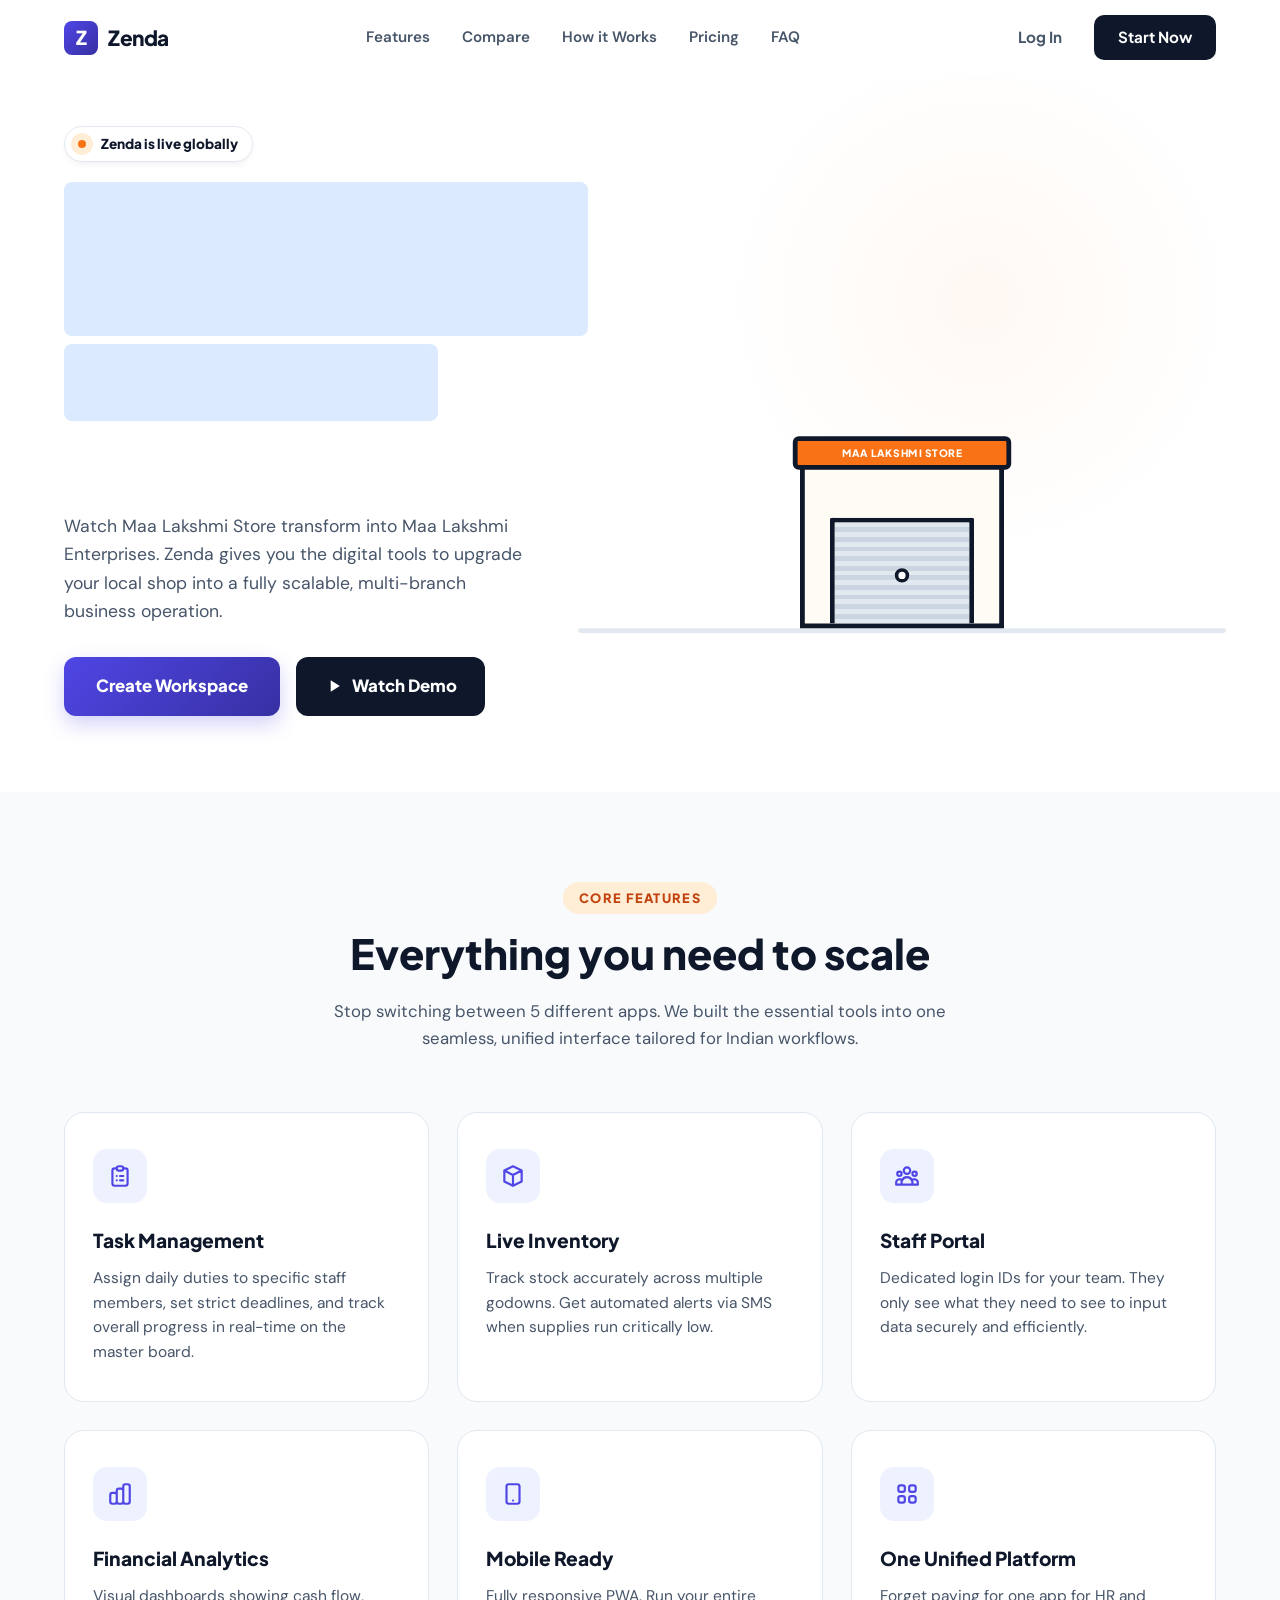
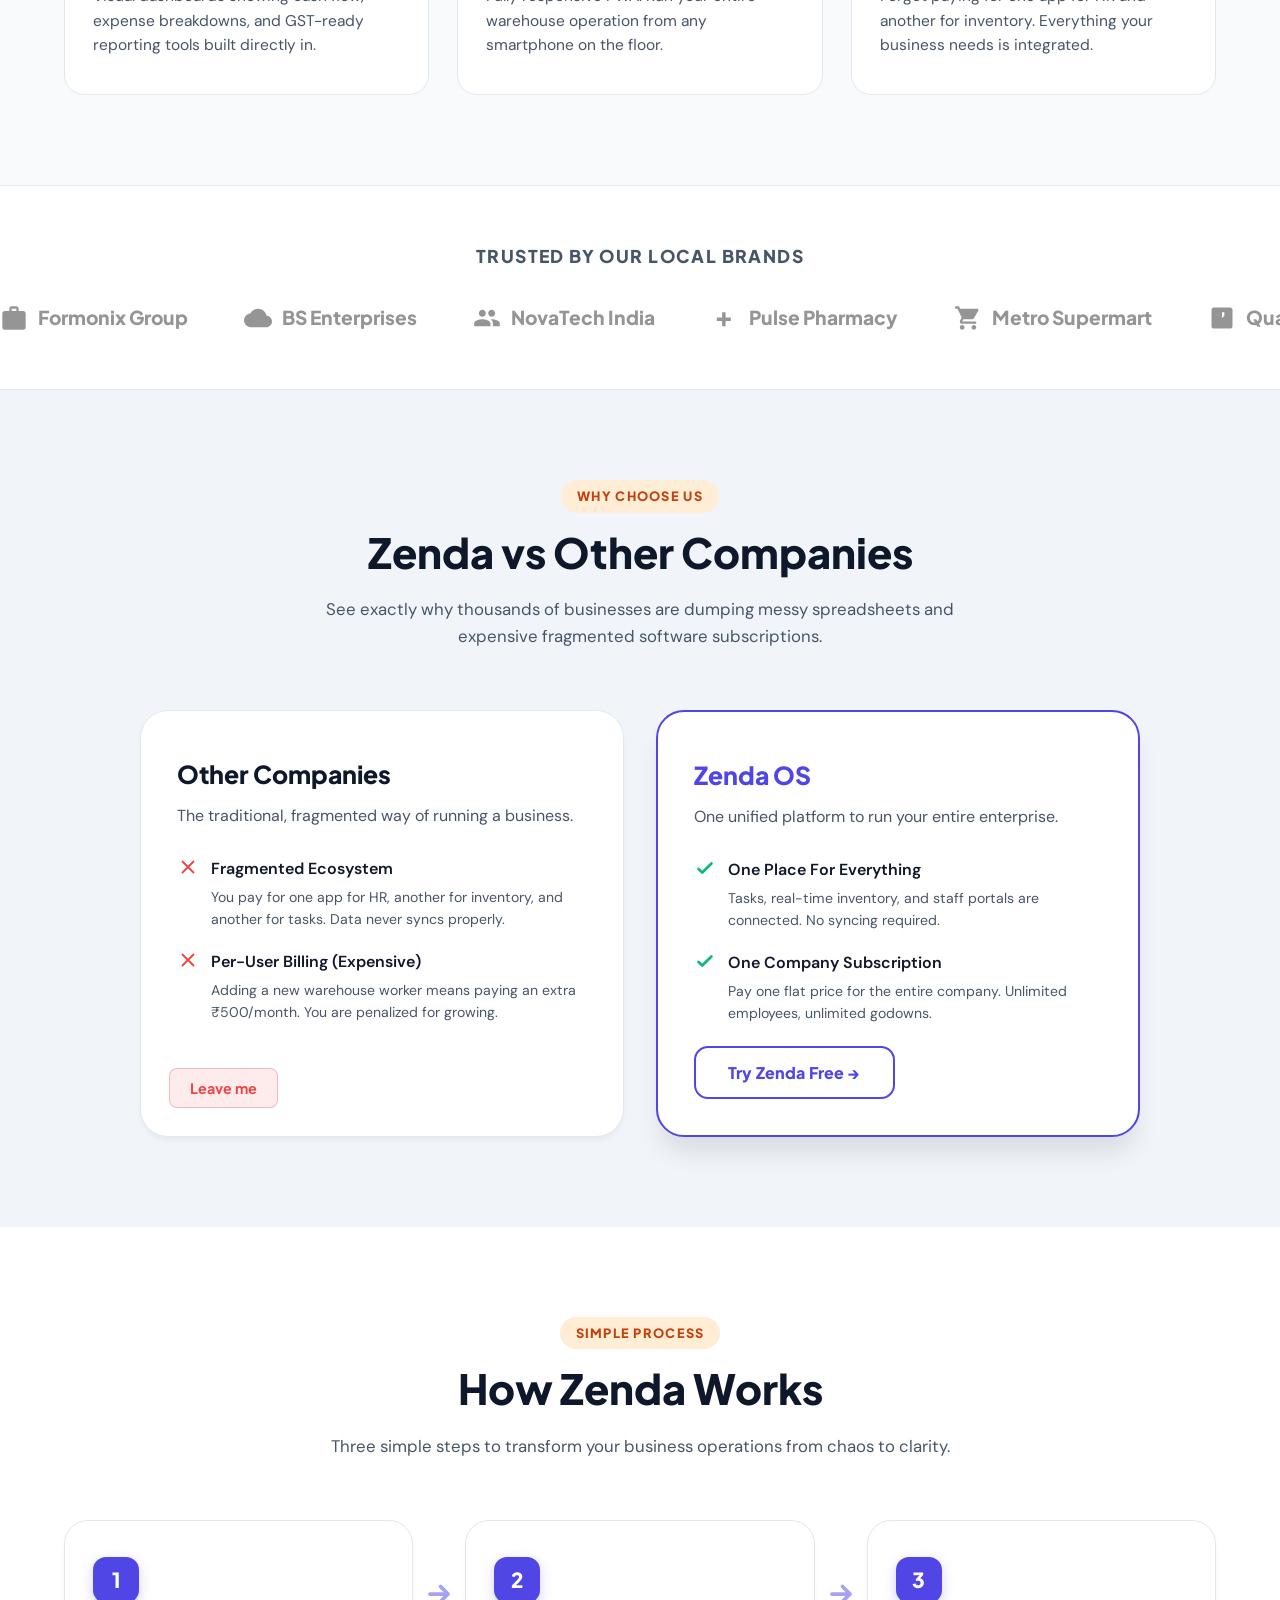
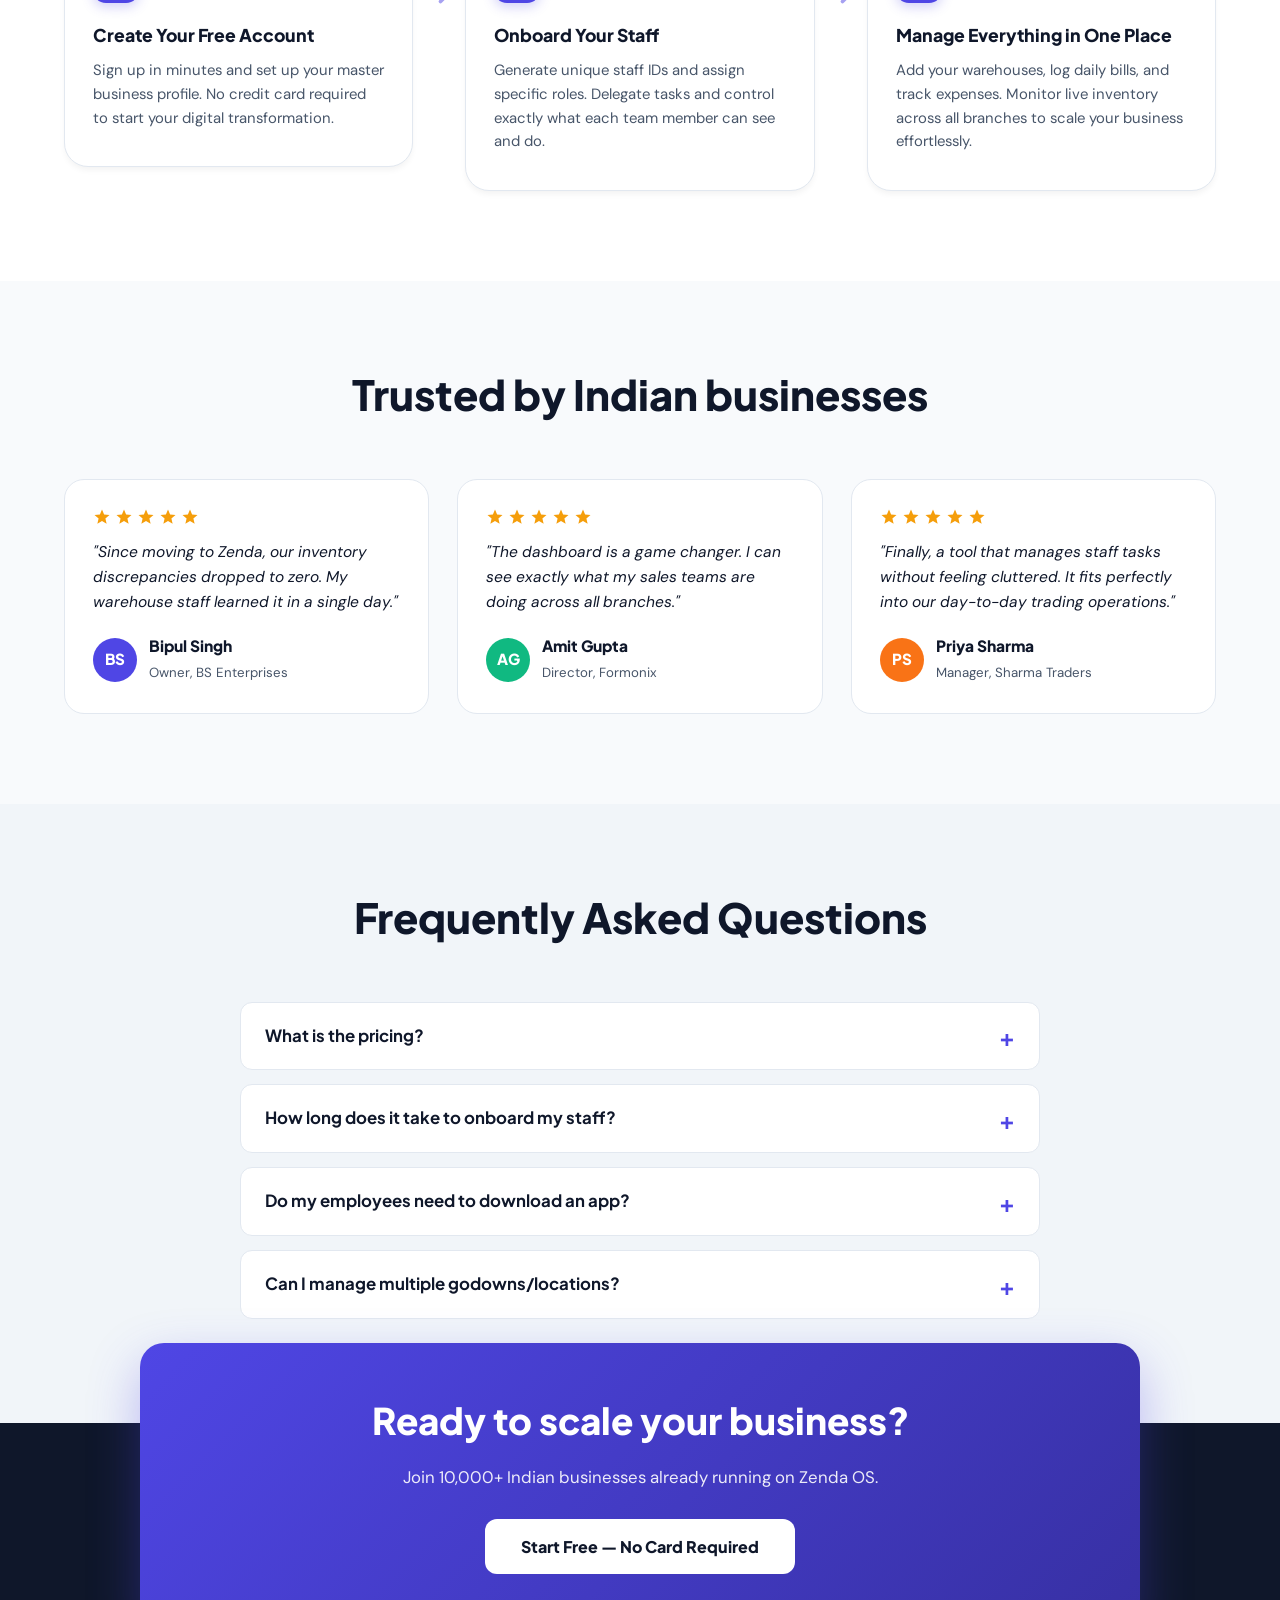
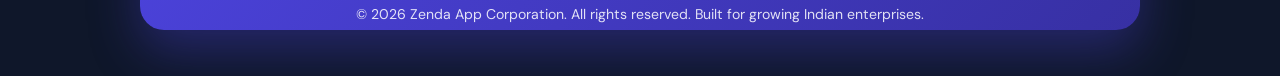
==== commit 33415a9a: "Update index.html" ====
--- a/index.html
+++ b/index.html
@@ -471,7 +471,75 @@
                 <div class="badge-dot"><div class="badge-dot-inner"></div></div>
                 <span>Zenda is live globally</span>
             </div>
-            <h1>Scale your business empire from <span>one place.</span></h1>
+            <!-- TYPEWRITER HERO SECTION -->
+<div style="min-height: 260px; display: flex; flex-direction: column; justify-content: flex-start; margin-bottom: 16px;">
+  
+  <h1 id="typewriter-headline" style="font-size: 4rem; font-weight: 800; line-height: 1.2; letter-spacing: -0.04em; color: #0F172A; margin: 0;">
+    <!-- JavaScript will type the text here -->
+  </h1>
+  
+  <!-- This badge fades in after the typing is done -->
+  <div id="promo-badge" style="opacity: 0; transition: opacity 0.8s ease; display: inline-flex; align-items: center; gap: 8px; background: #ECFDF5; color: #059669; padding: 8px 16px; border-radius: 20px; font-weight: 700; font-size: 1rem; width: fit-content; border: 1px solid #A7F3D0; margin-top: 24px;">
+    <svg width="20" height="20" viewBox="0 0 24 24" fill="none" stroke="currentColor" stroke-width="2.5" stroke-linecap="round" stroke-linejoin="round"><path d="M12 2l3.09 6.26L22 9.27l-5 4.87 1.18 6.88L12 17.77l-6.18 3.25L7 14.14 2 9.27l6.91-1.01L12 2z"/></svg>
+    For New Accounts: 1 Month Free Premium
+  </div>
+</div>
+
+<script>
+  document.addEventListener("DOMContentLoaded", () => {
+    // The exact text you want typed out, broken into lines
+    const lines = [
+      "Scale your business",
+      "empire from",
+      "one place."
+    ];
+    
+    const headline = document.getElementById("typewriter-headline");
+    const promoBadge = document.getElementById("promo-badge");
+    let lineIdx = 0;
+    let charIdx = 0;
+
+    function typeLine() {
+      if (lineIdx < lines.length) {
+        if (charIdx === 0) {
+          // Creates the blue highlight box for each new line
+          const span = document.createElement("span");
+          span.style.background = "#DBEAFE"; // The light blue highlight color
+          span.style.display = "inline-block";
+          span.style.marginBottom = "8px";
+          span.style.padding = "0 8px";
+          span.style.borderRadius = "8px";
+          
+          headline.appendChild(span);
+          if (lineIdx < lines.length - 1) {
+            headline.appendChild(document.createElement("br"));
+          }
+        }
+
+        const currentSpans = headline.querySelectorAll("span");
+        const currentSpan = currentSpans[currentSpans.length - 1];
+
+        if (charIdx < lines[lineIdx].length) {
+          currentSpan.innerHTML += lines[lineIdx].charAt(charIdx);
+          charIdx++;
+          setTimeout(typeLine, 45); // Typing speed per character
+        } else {
+          lineIdx++;
+          charIdx = 0;
+          setTimeout(typeLine, 250); // Small pause at the end of each line
+        }
+      } else {
+        // Typing finished! Fade in the Free Month Badge
+        setTimeout(() => {
+            promoBadge.style.opacity = "1";
+        }, 200);
+      }
+    }
+    
+    // Start typing half a second after the page loads
+    setTimeout(typeLine, 500); 
+  });
+</script>
             <p class="hero-sub">Watch Maa Lakshmi Store transform into Maa Lakshmi Enterprises. Zenda gives you the digital tools to upgrade your local shop into a fully scalable, multi-branch business operation.</p>
             <div class="hero-ctas">
                 <a href="signup.html" class="btn-hero-primary btn-magic tap-btn">Create Workspace</a>
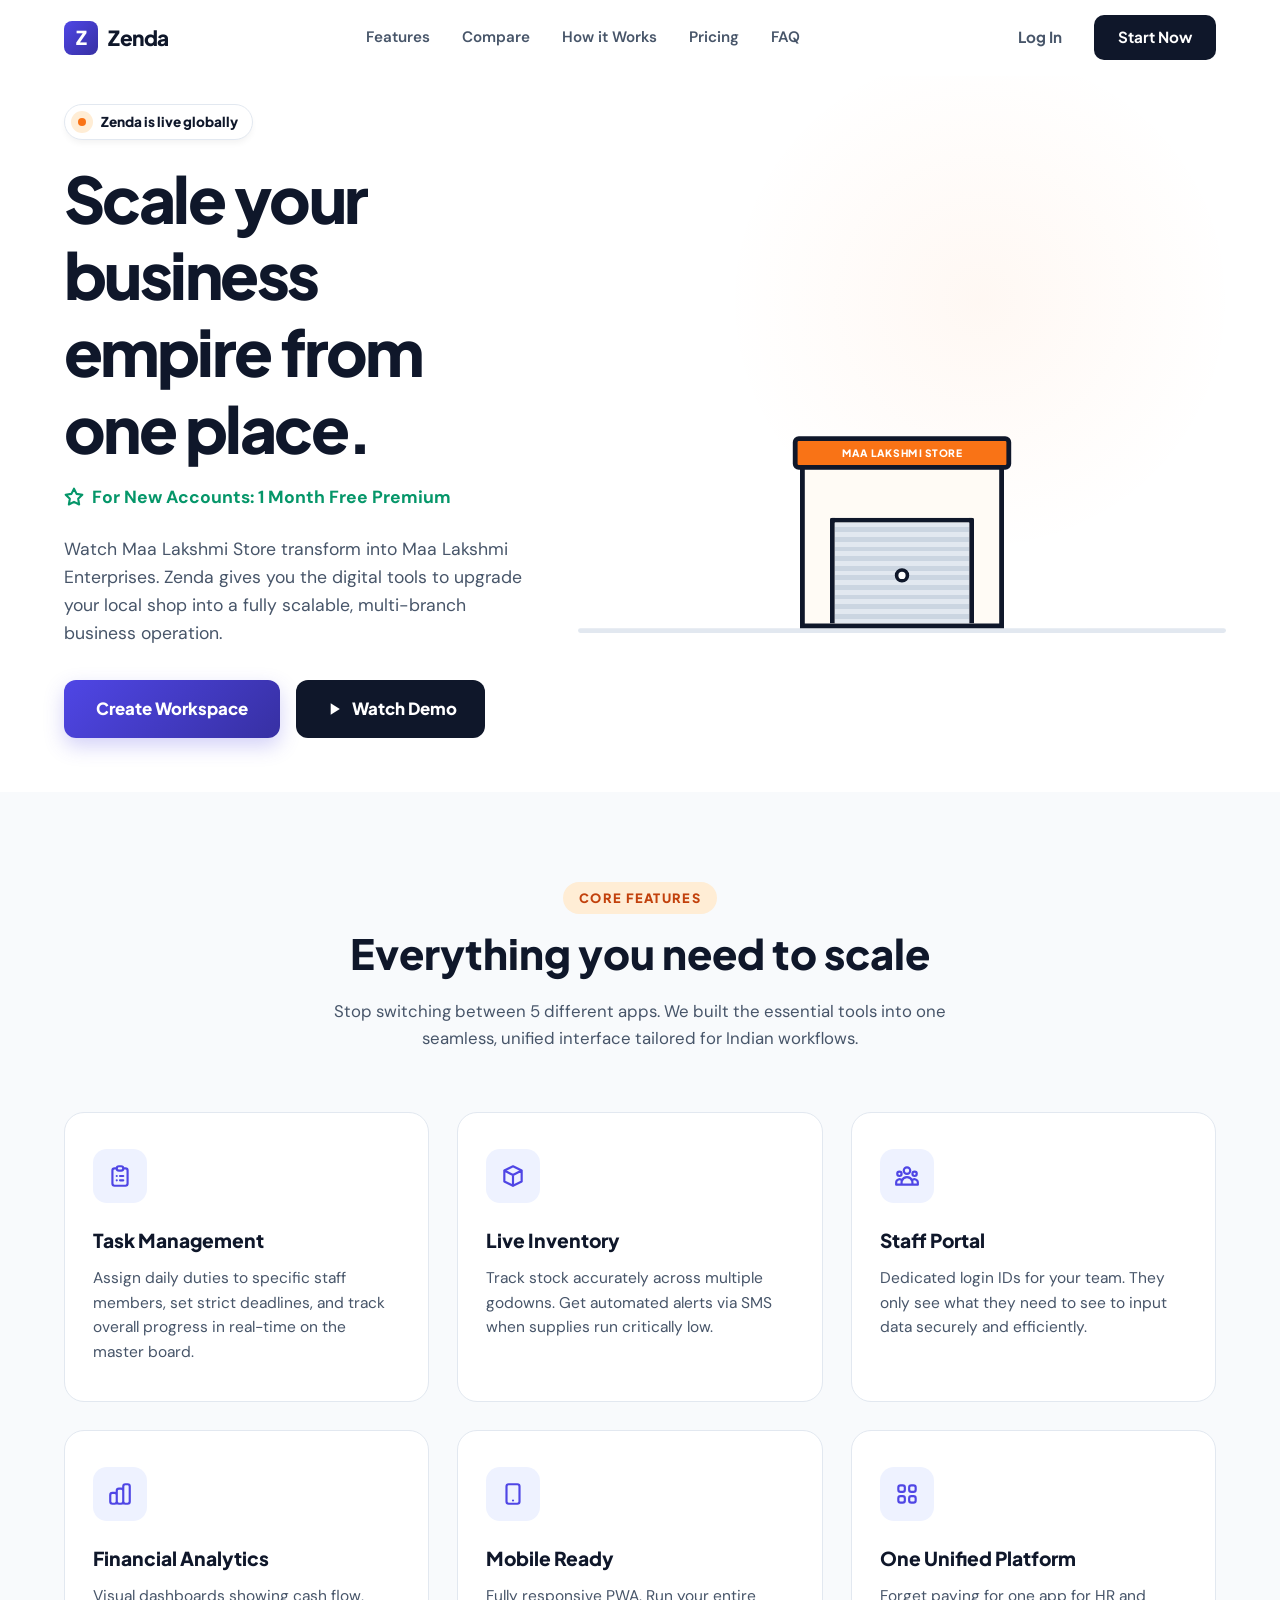
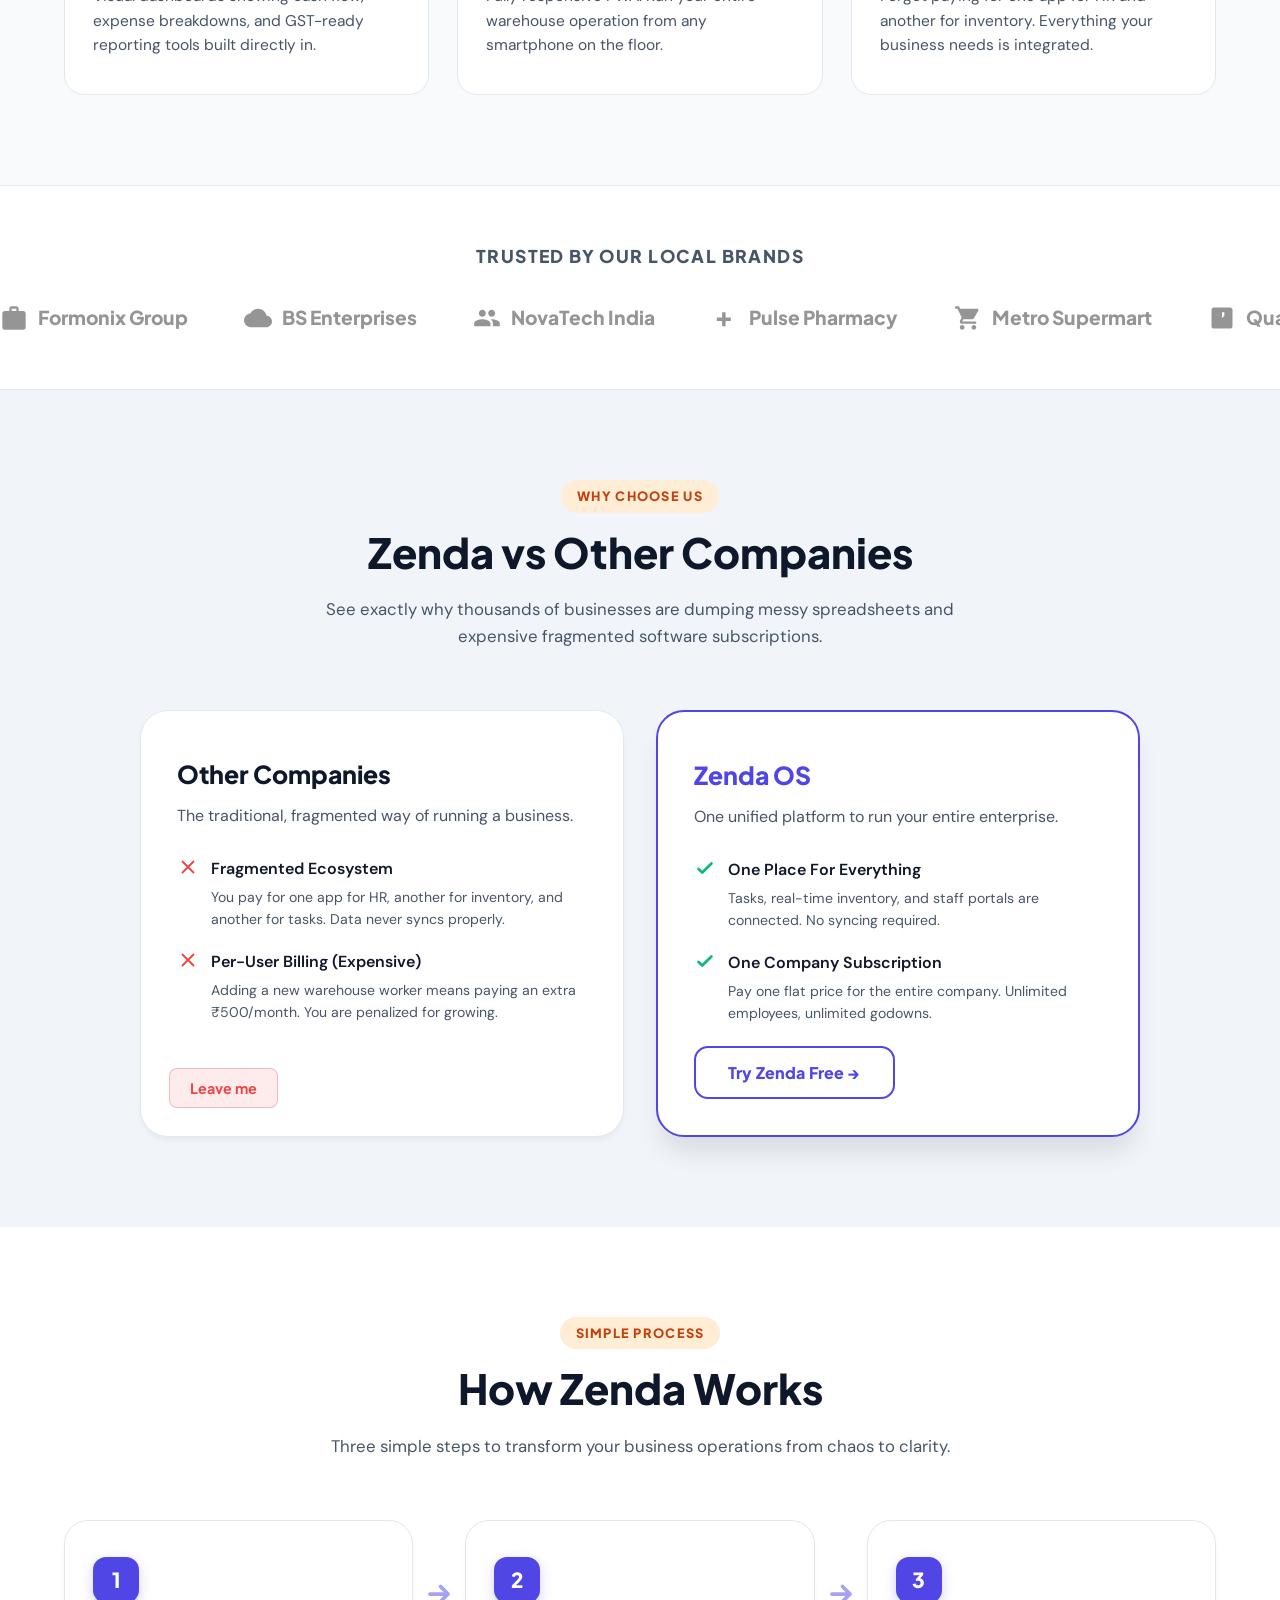
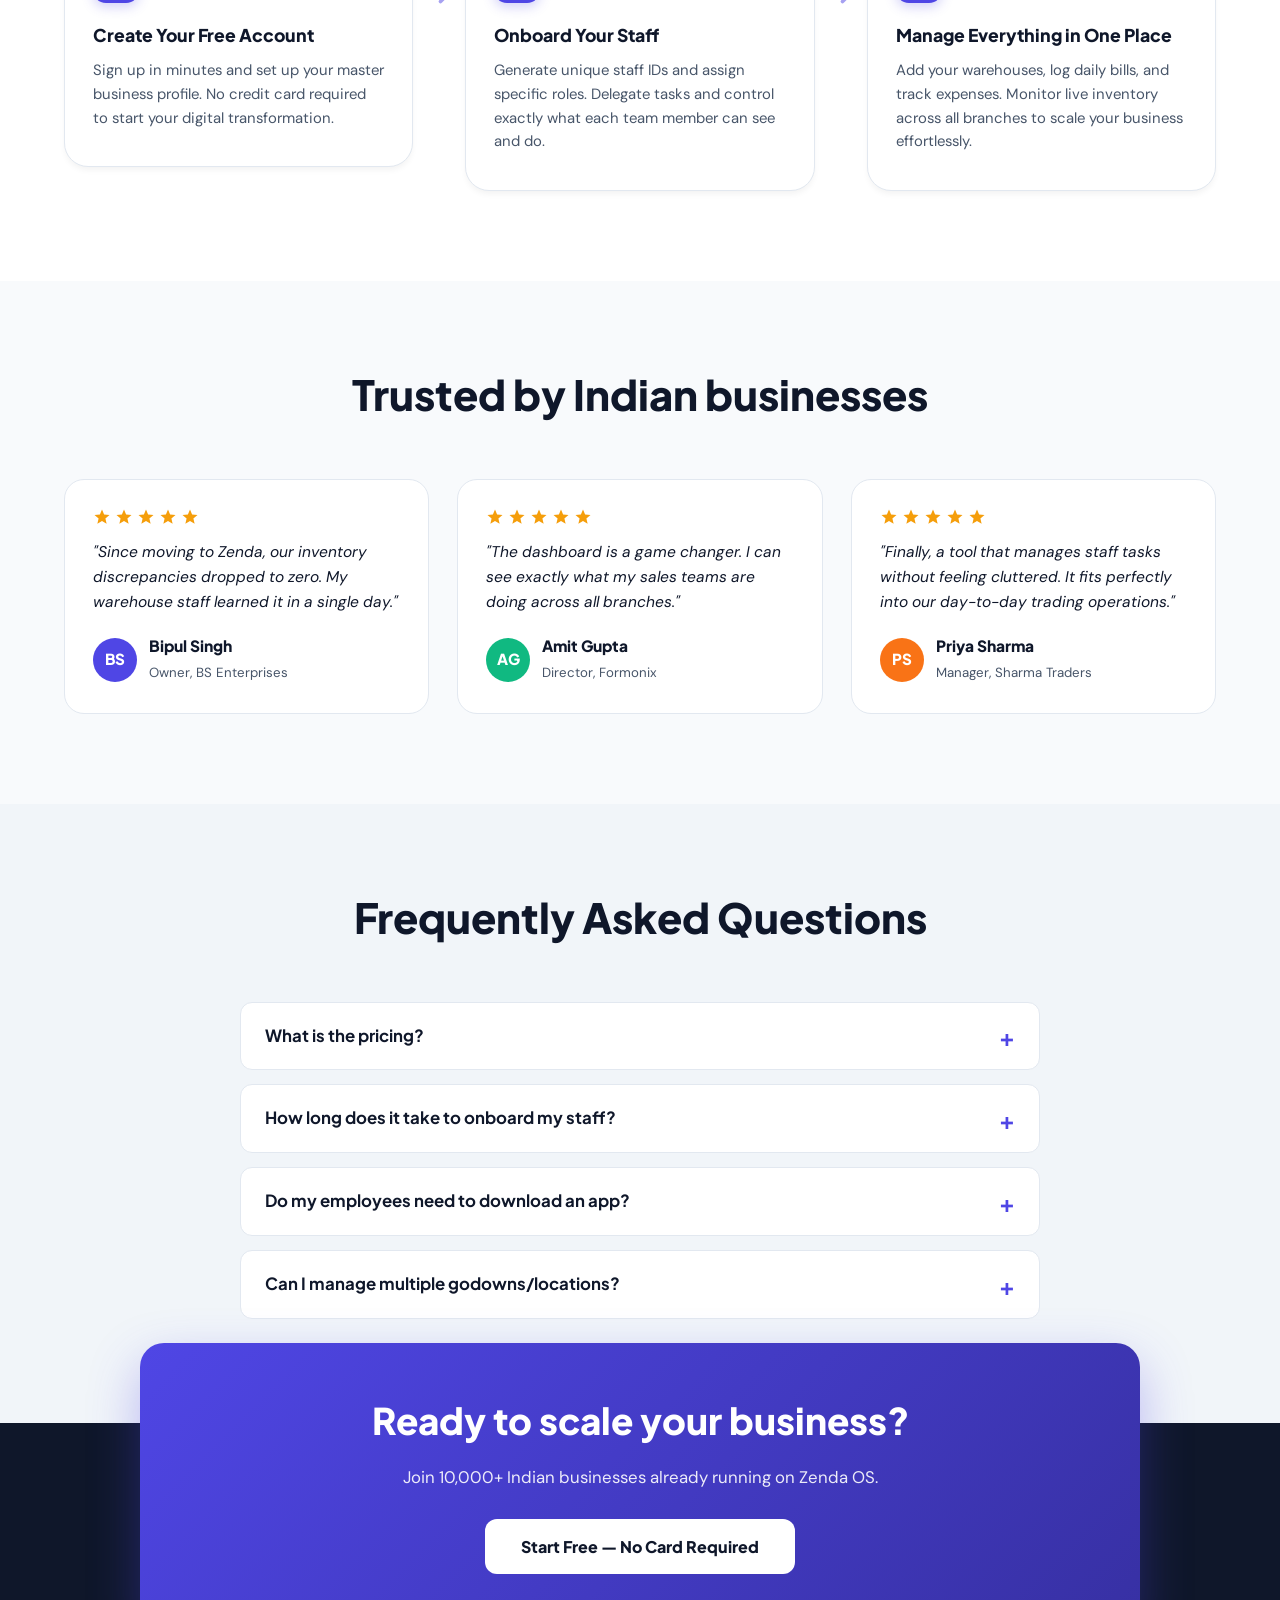
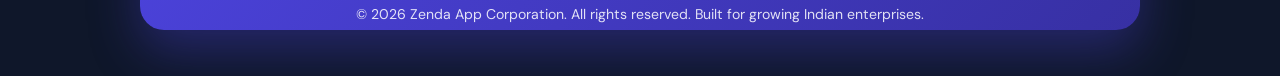
==== commit 040e6e7e: "Update index.html" ====
--- a/index.html
+++ b/index.html
@@ -471,75 +471,18 @@
                 <div class="badge-dot"><div class="badge-dot-inner"></div></div>
                 <span>Zenda is live globally</span>
             </div>
-            <!-- TYPEWRITER HERO SECTION -->
-<div style="min-height: 260px; display: flex; flex-direction: column; justify-content: flex-start; margin-bottom: 16px;">
+            <div style="display: flex; flex-direction: column; justify-content: flex-start; margin-bottom: 24px;">
   
-  <h1 id="typewriter-headline" style="font-size: 4rem; font-weight: 800; line-height: 1.2; letter-spacing: -0.04em; color: #0F172A; margin: 0;">
-    <!-- JavaScript will type the text here -->
+  <h1 style="font-size: 4rem; font-weight: 800; line-height: 1.2; letter-spacing: -0.04em; color: #0F172A; margin: 0 0 16px 0;">
+    Scale your business<br>empire from<br>one place.
   </h1>
   
-  <!-- This badge fades in after the typing is done -->
-  <div id="promo-badge" style="opacity: 0; transition: opacity 0.8s ease; display: inline-flex; align-items: center; gap: 8px; background: #ECFDF5; color: #059669; padding: 8px 16px; border-radius: 20px; font-weight: 700; font-size: 1rem; width: fit-content; border: 1px solid #A7F3D0; margin-top: 24px;">
+  <div style="font-size: 1.1rem; font-weight: 700; color: #059669; display: flex; align-items: center; gap: 8px;">
     <svg width="20" height="20" viewBox="0 0 24 24" fill="none" stroke="currentColor" stroke-width="2.5" stroke-linecap="round" stroke-linejoin="round"><path d="M12 2l3.09 6.26L22 9.27l-5 4.87 1.18 6.88L12 17.77l-6.18 3.25L7 14.14 2 9.27l6.91-1.01L12 2z"/></svg>
     For New Accounts: 1 Month Free Premium
   </div>
+
 </div>
-
-<script>
-  document.addEventListener("DOMContentLoaded", () => {
-    // The exact text you want typed out, broken into lines
-    const lines = [
-      "Scale your business",
-      "empire from",
-      "one place."
-    ];
-    
-    const headline = document.getElementById("typewriter-headline");
-    const promoBadge = document.getElementById("promo-badge");
-    let lineIdx = 0;
-    let charIdx = 0;
-
-    function typeLine() {
-      if (lineIdx < lines.length) {
-        if (charIdx === 0) {
-          // Creates the blue highlight box for each new line
-          const span = document.createElement("span");
-          span.style.background = "#DBEAFE"; // The light blue highlight color
-          span.style.display = "inline-block";
-          span.style.marginBottom = "8px";
-          span.style.padding = "0 8px";
-          span.style.borderRadius = "8px";
-          
-          headline.appendChild(span);
-          if (lineIdx < lines.length - 1) {
-            headline.appendChild(document.createElement("br"));
-          }
-        }
-
-        const currentSpans = headline.querySelectorAll("span");
-        const currentSpan = currentSpans[currentSpans.length - 1];
-
-        if (charIdx < lines[lineIdx].length) {
-          currentSpan.innerHTML += lines[lineIdx].charAt(charIdx);
-          charIdx++;
-          setTimeout(typeLine, 45); // Typing speed per character
-        } else {
-          lineIdx++;
-          charIdx = 0;
-          setTimeout(typeLine, 250); // Small pause at the end of each line
-        }
-      } else {
-        // Typing finished! Fade in the Free Month Badge
-        setTimeout(() => {
-            promoBadge.style.opacity = "1";
-        }, 200);
-      }
-    }
-    
-    // Start typing half a second after the page loads
-    setTimeout(typeLine, 500); 
-  });
-</script>
             <p class="hero-sub">Watch Maa Lakshmi Store transform into Maa Lakshmi Enterprises. Zenda gives you the digital tools to upgrade your local shop into a fully scalable, multi-branch business operation.</p>
             <div class="hero-ctas">
                 <a href="signup.html" class="btn-hero-primary btn-magic tap-btn">Create Workspace</a>
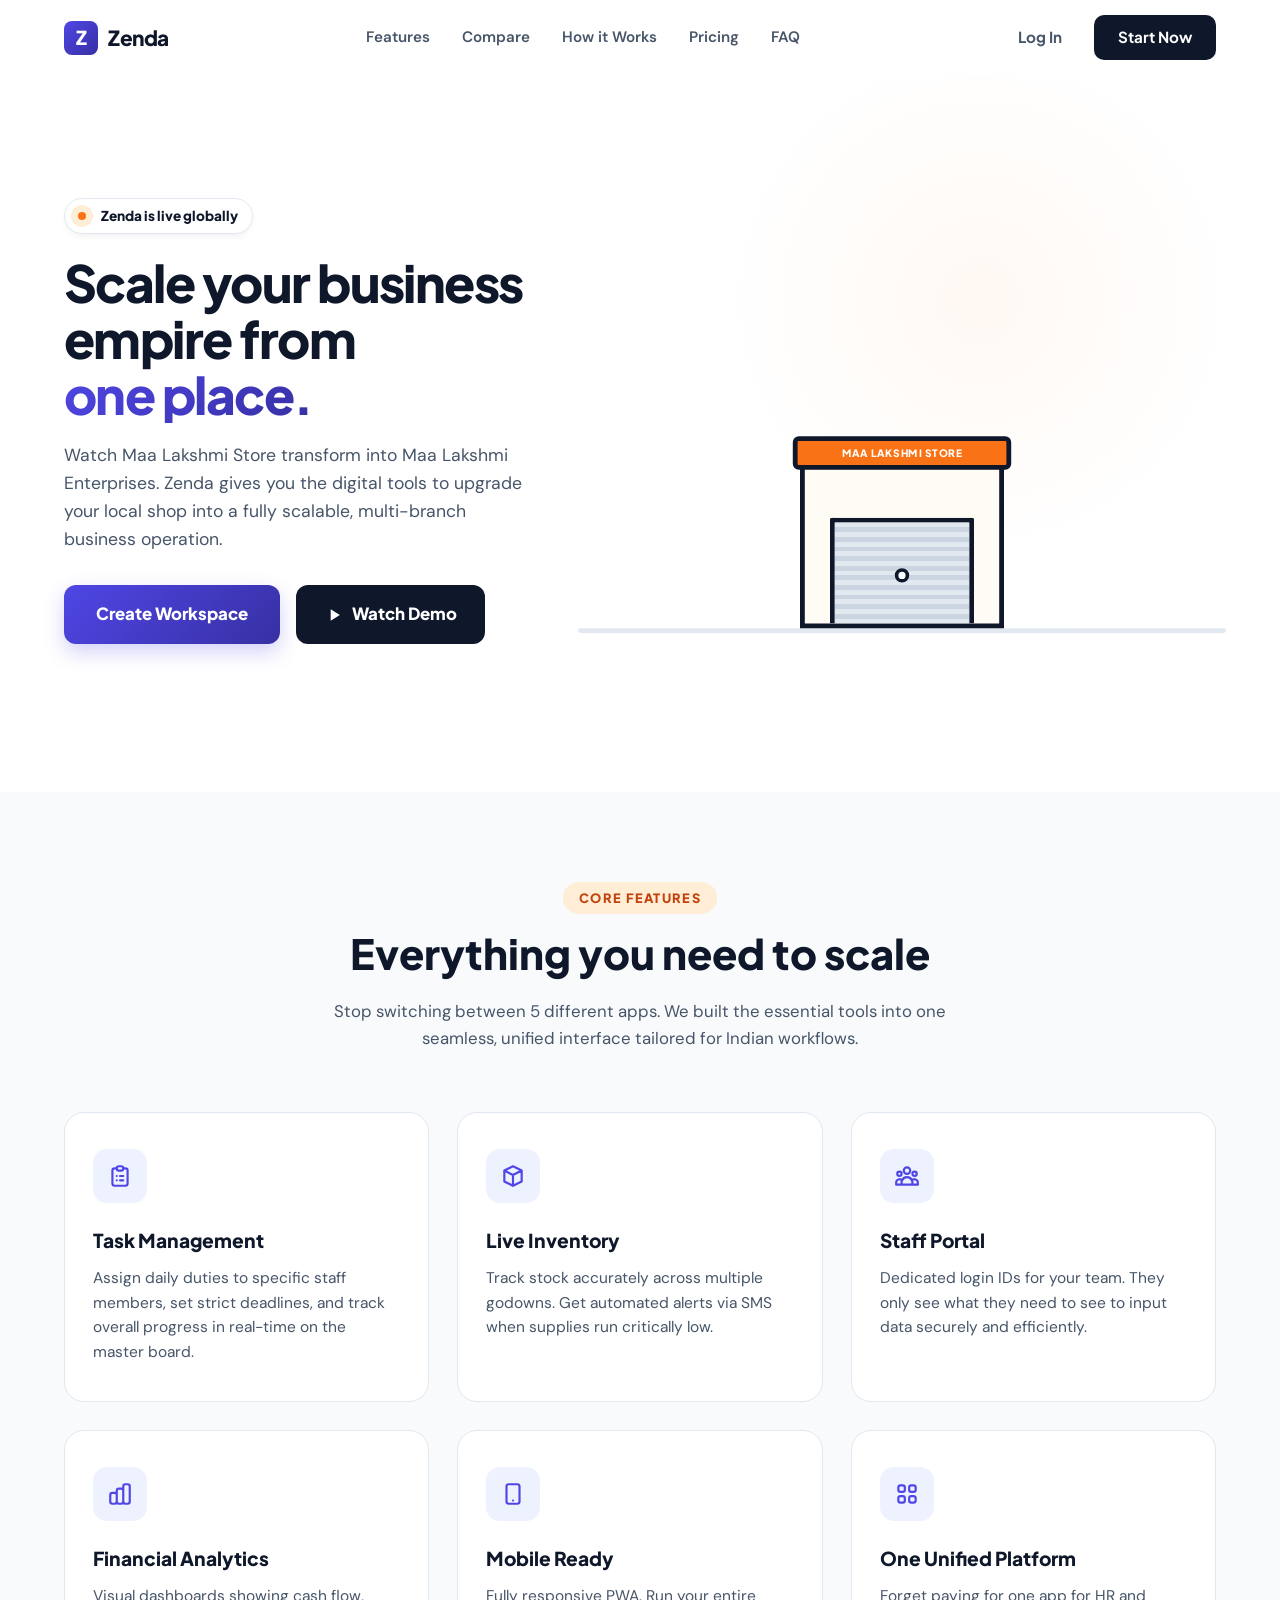
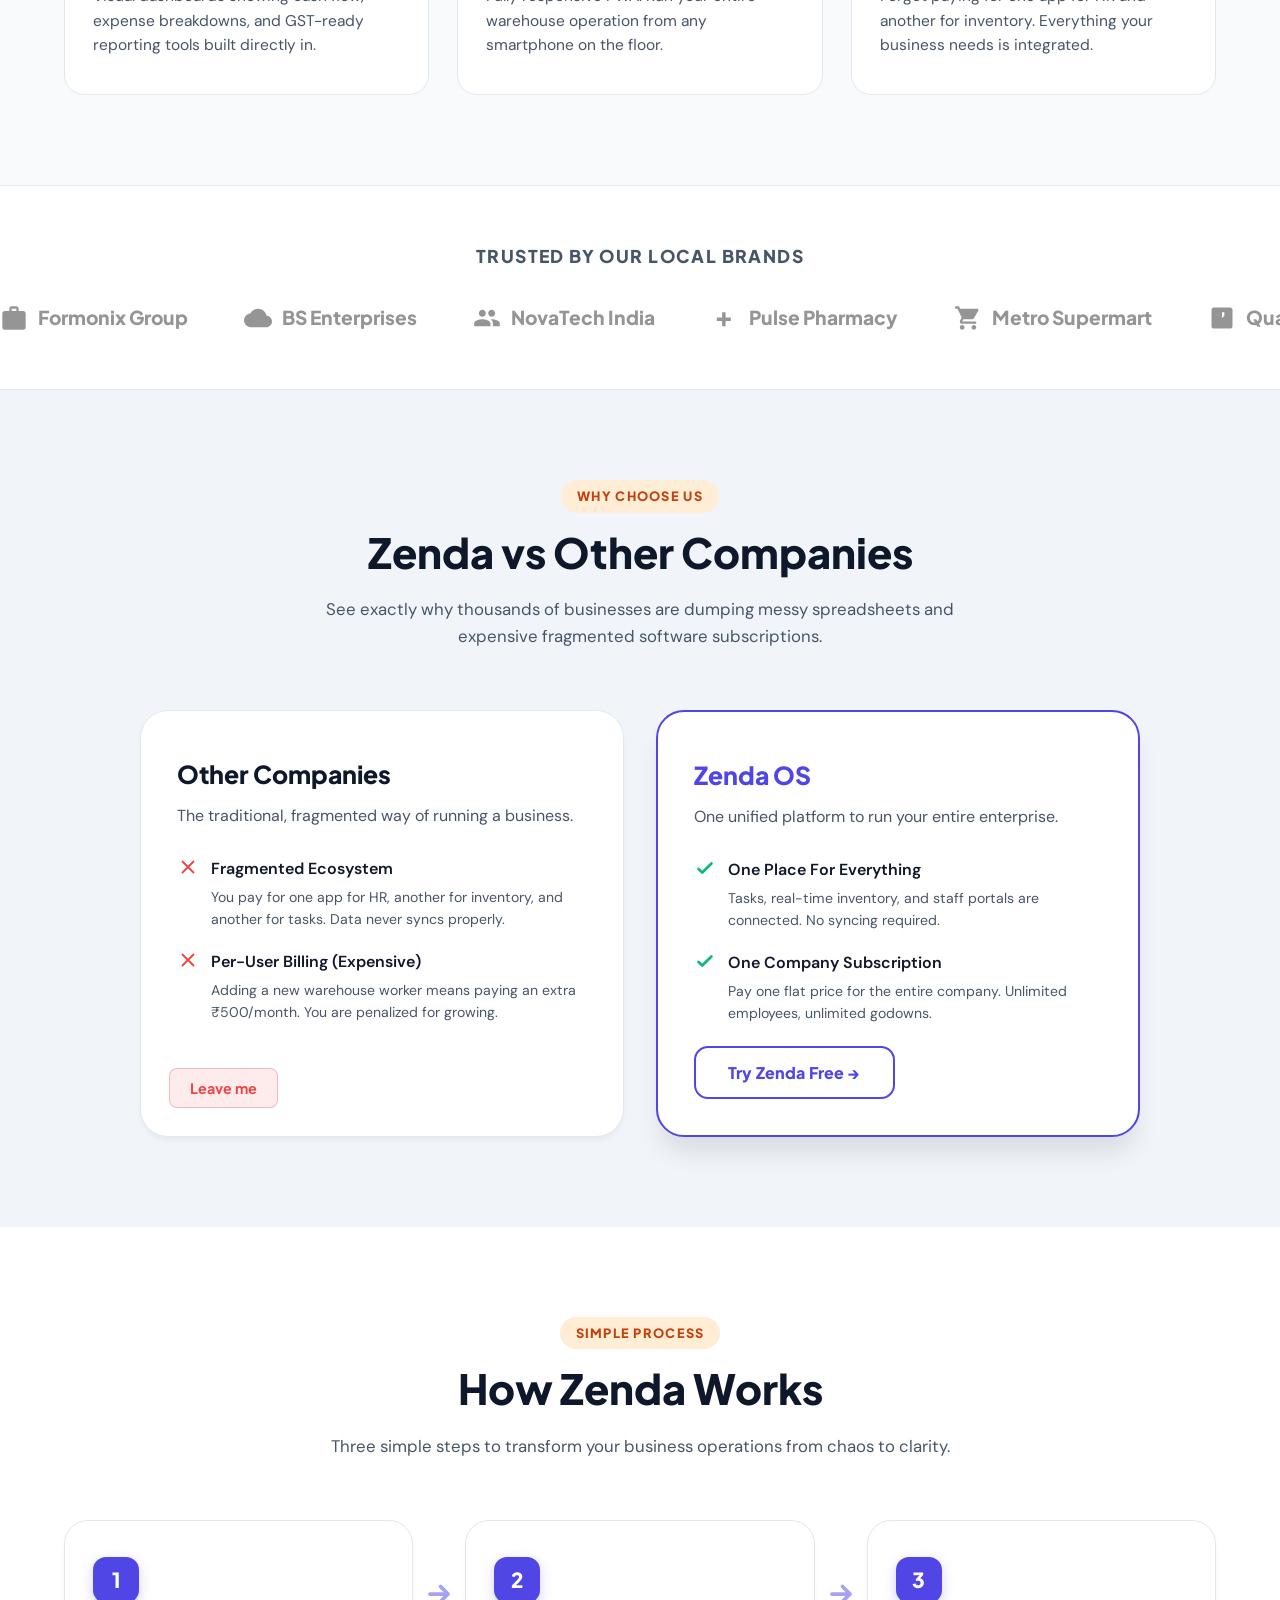
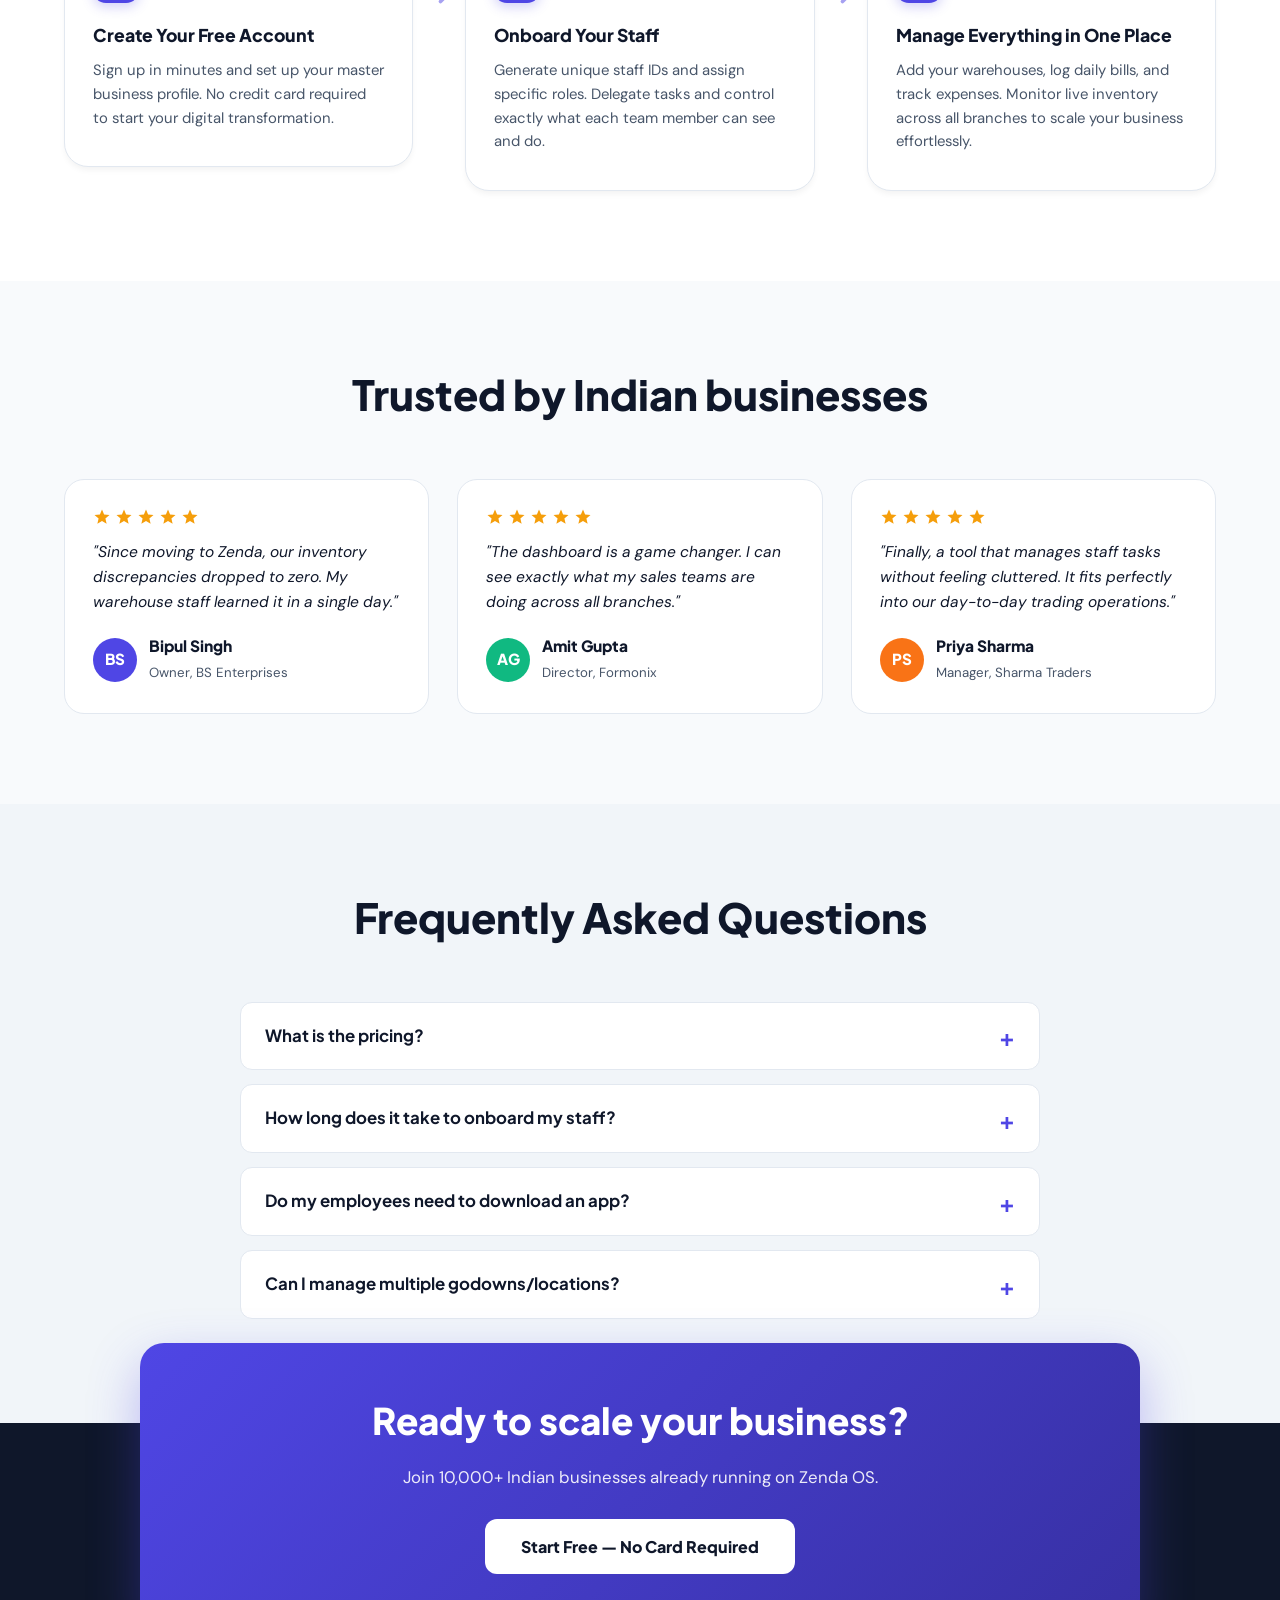
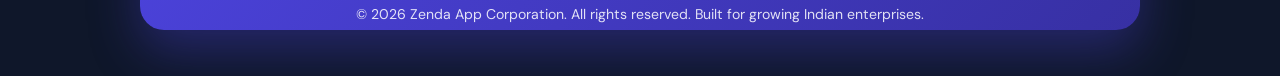
==== commit 1342376e: "Update index.html" ====
--- a/index.html
+++ b/index.html
@@ -471,18 +471,7 @@
                 <div class="badge-dot"><div class="badge-dot-inner"></div></div>
                 <span>Zenda is live globally</span>
             </div>
-            <div style="display: flex; flex-direction: column; justify-content: flex-start; margin-bottom: 24px;">
-  
-  <h1 style="font-size: 4rem; font-weight: 800; line-height: 1.2; letter-spacing: -0.04em; color: #0F172A; margin: 0 0 16px 0;">
-    Scale your business<br>empire from<br>one place.
-  </h1>
-  
-  <div style="font-size: 1.1rem; font-weight: 700; color: #059669; display: flex; align-items: center; gap: 8px;">
-    <svg width="20" height="20" viewBox="0 0 24 24" fill="none" stroke="currentColor" stroke-width="2.5" stroke-linecap="round" stroke-linejoin="round"><path d="M12 2l3.09 6.26L22 9.27l-5 4.87 1.18 6.88L12 17.77l-6.18 3.25L7 14.14 2 9.27l6.91-1.01L12 2z"/></svg>
-    For New Accounts: 1 Month Free Premium
-  </div>
-
-</div>
+            <h1>Scale your business empire from <span>one place.</span></h1>
             <p class="hero-sub">Watch Maa Lakshmi Store transform into Maa Lakshmi Enterprises. Zenda gives you the digital tools to upgrade your local shop into a fully scalable, multi-branch business operation.</p>
             <div class="hero-ctas">
                 <a href="signup.html" class="btn-hero-primary btn-magic tap-btn">Create Workspace</a>
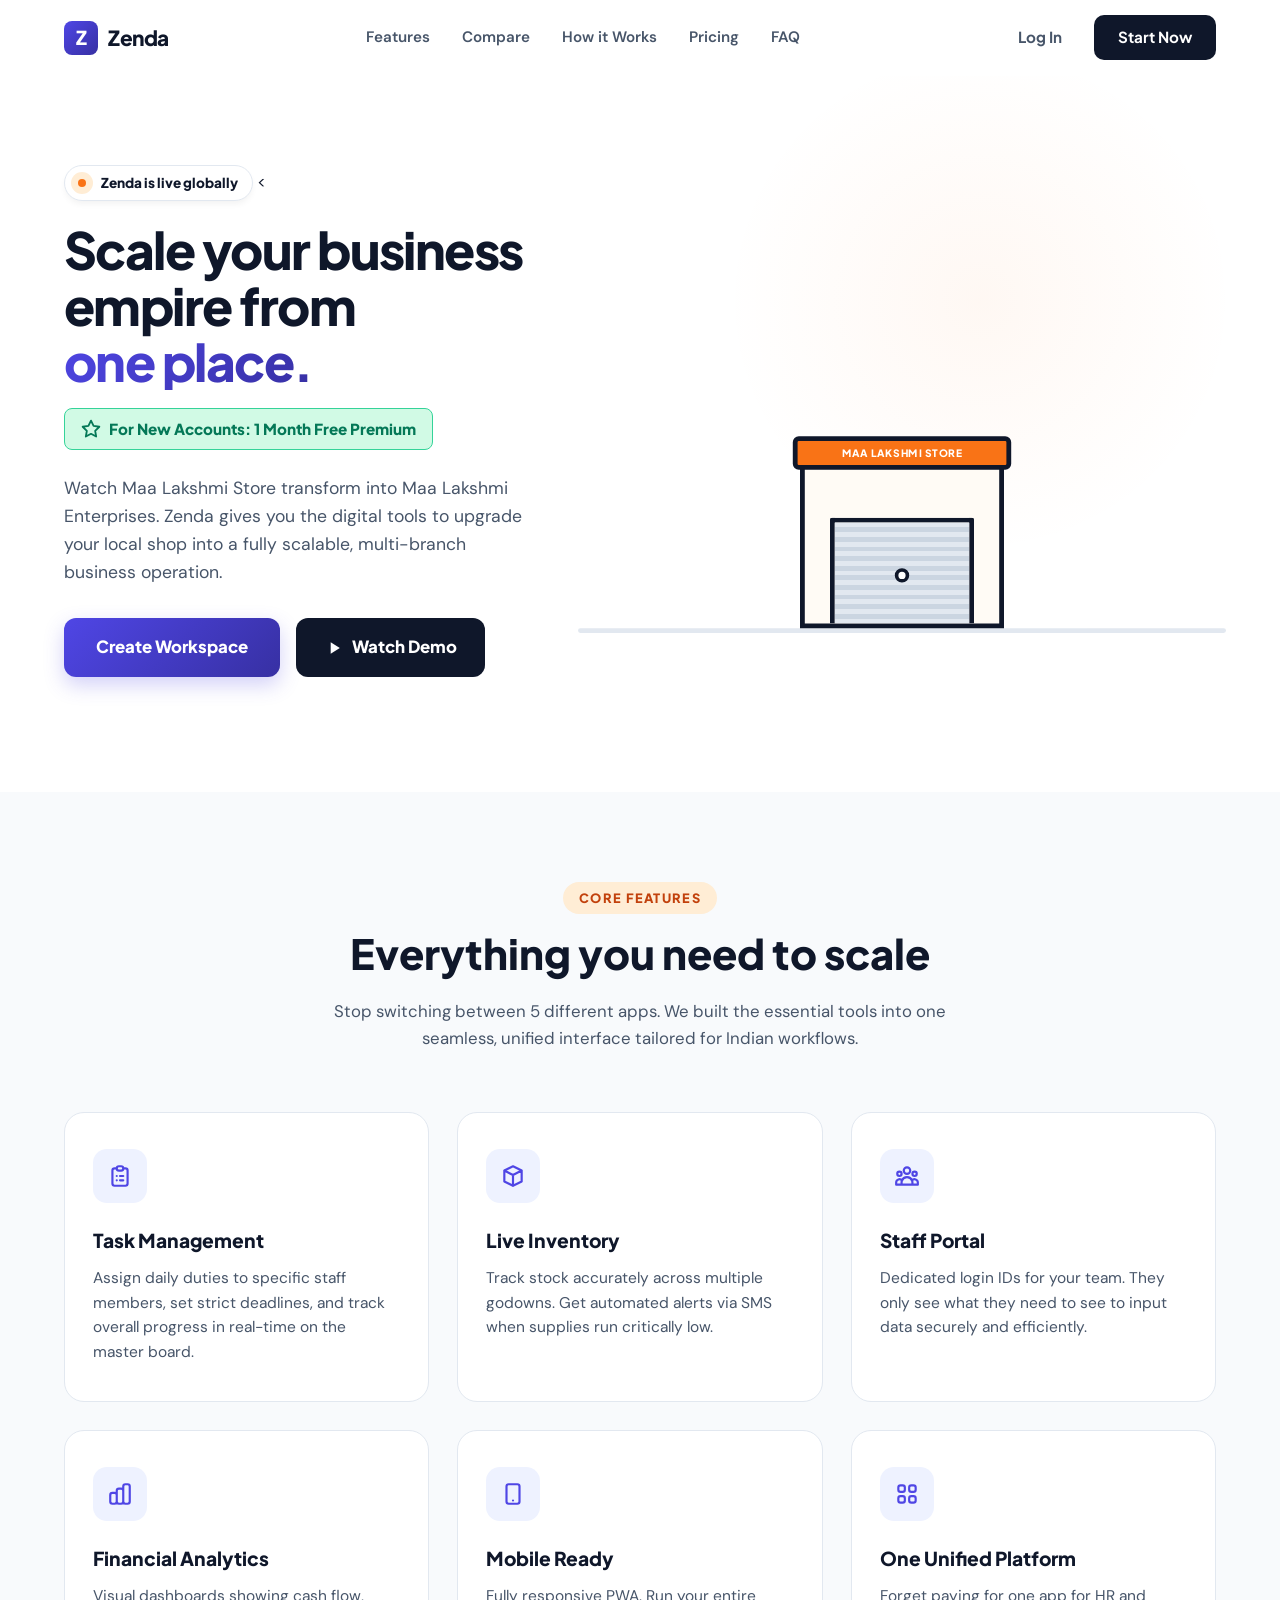
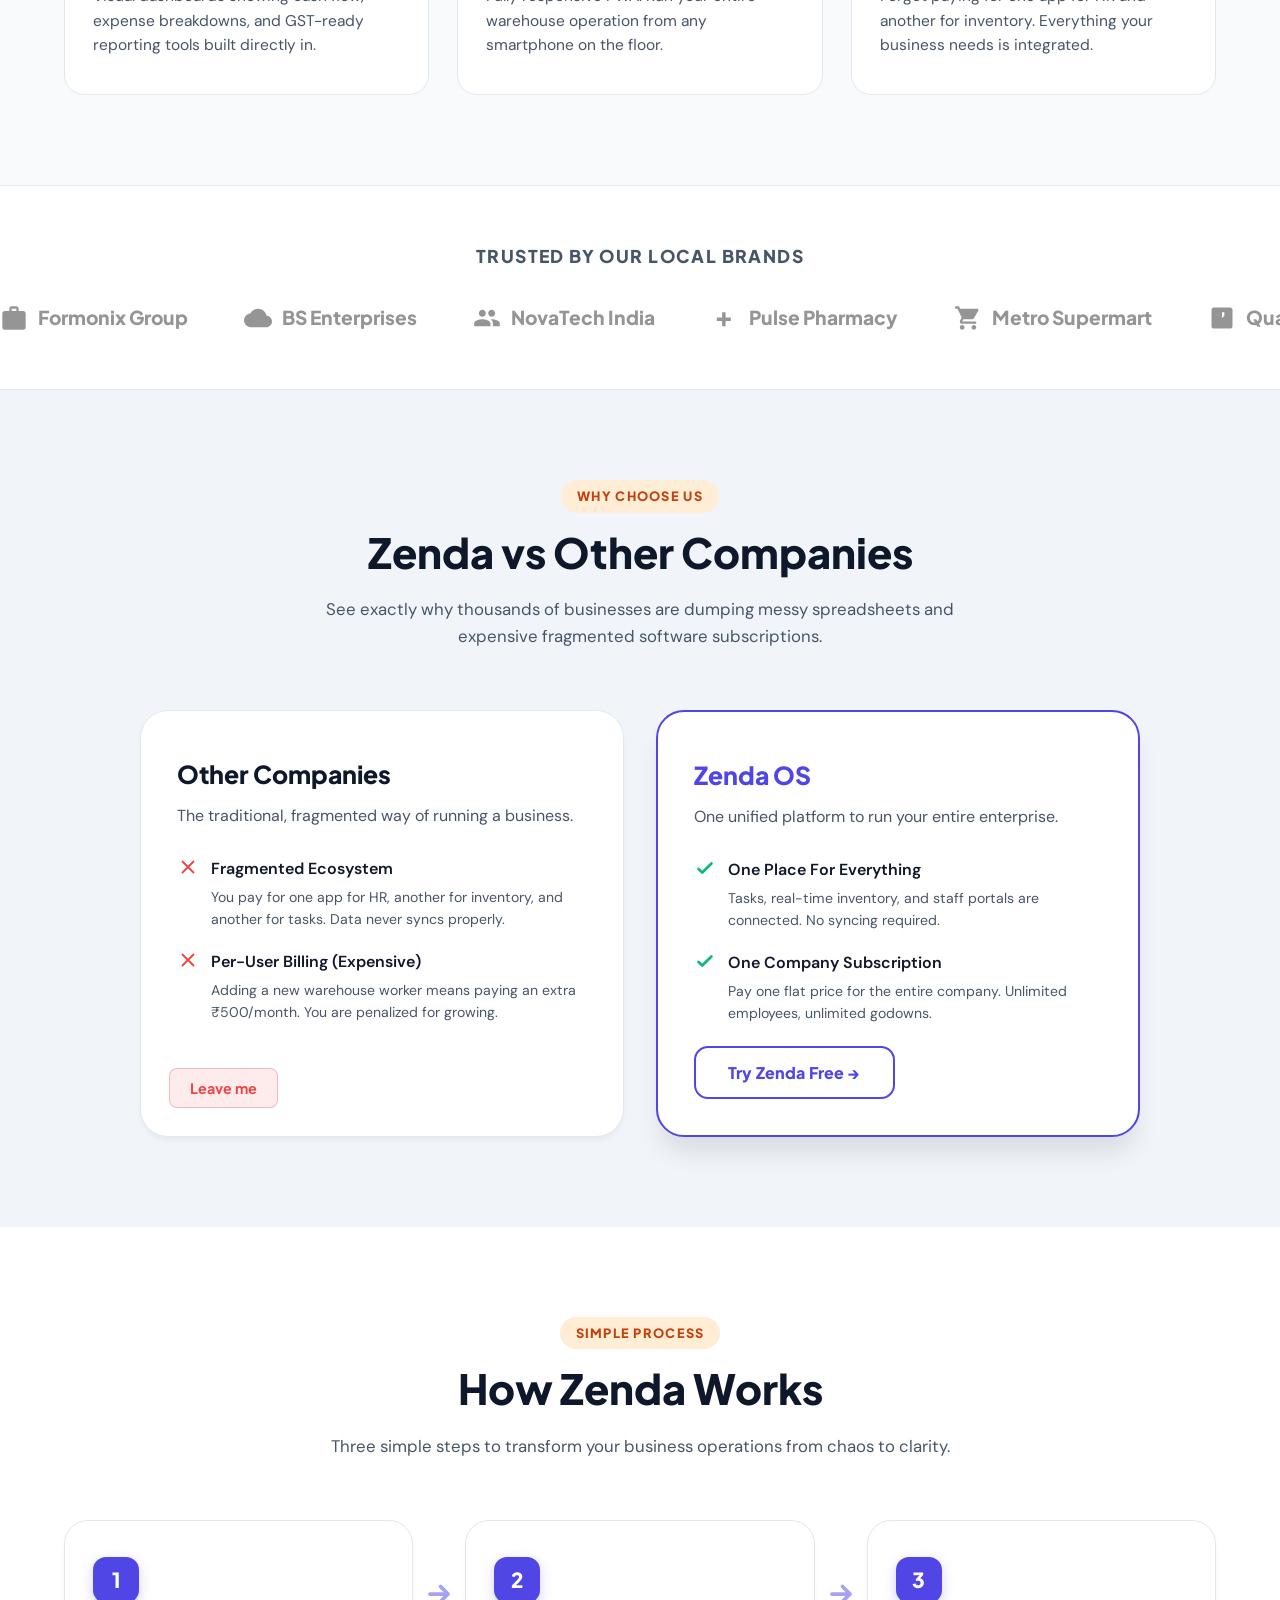
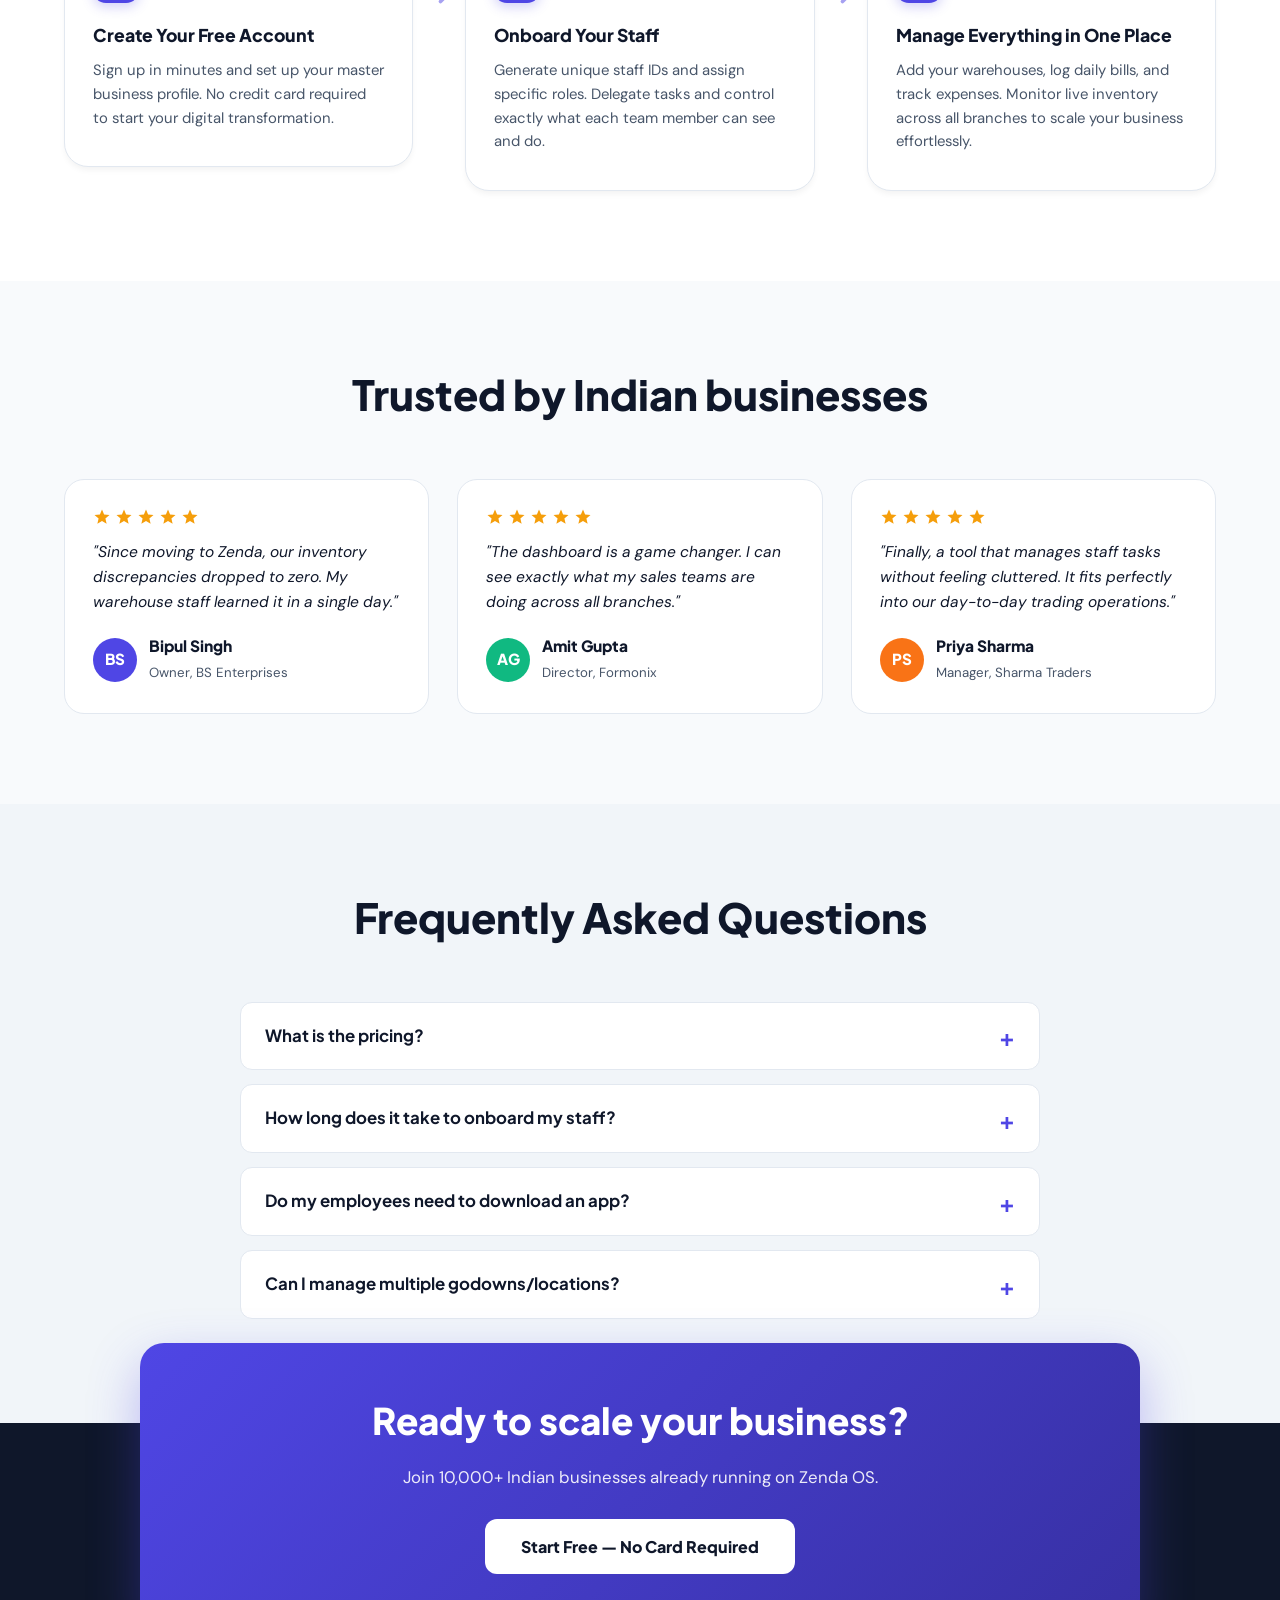
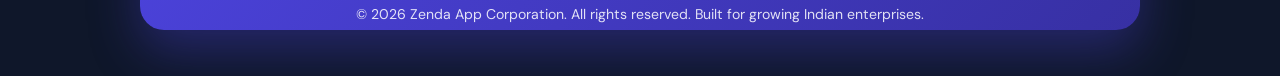
==== commit 60c4c45d: "Update index.html" ====
--- a/index.html
+++ b/index.html
@@ -471,7 +471,15 @@
                 <div class="badge-dot"><div class="badge-dot-inner"></div></div>
                 <span>Zenda is live globally</span>
             </div>
-            <h1>Scale your business empire from <span>one place.</span></h1>
+            <<h1>Scale your business empire from <span>one place.</span></h1>
+            
+            <div style="display: inline-flex; align-items: center; gap: 8px; margin-bottom: 24px; padding: 8px 16px; background-color: var(--emerald-light); color: #047857; border: 1px solid #34D399; border-radius: 8px; font-family: var(--fd); font-weight: 800; font-size: 0.95rem;">
+                <svg xmlns="http://www.w3.org/2000/svg" width="20" height="20" viewBox="0 0 24 24" fill="none" stroke="currentColor" stroke-width="2.2" stroke-linecap="round" stroke-linejoin="round">
+                    <polygon points="12 2 15.09 8.26 22 9.27 17 14.14 18.18 21.02 12 17.77 5.82 21.02 7 14.14 2 9.27 8.91 8.26 12 2"></polygon>
+                </svg>
+                <span>For New Accounts: 1 Month Free Premium</span>
+            </div>
+
             <p class="hero-sub">Watch Maa Lakshmi Store transform into Maa Lakshmi Enterprises. Zenda gives you the digital tools to upgrade your local shop into a fully scalable, multi-branch business operation.</p>
             <div class="hero-ctas">
                 <a href="signup.html" class="btn-hero-primary btn-magic tap-btn">Create Workspace</a>
